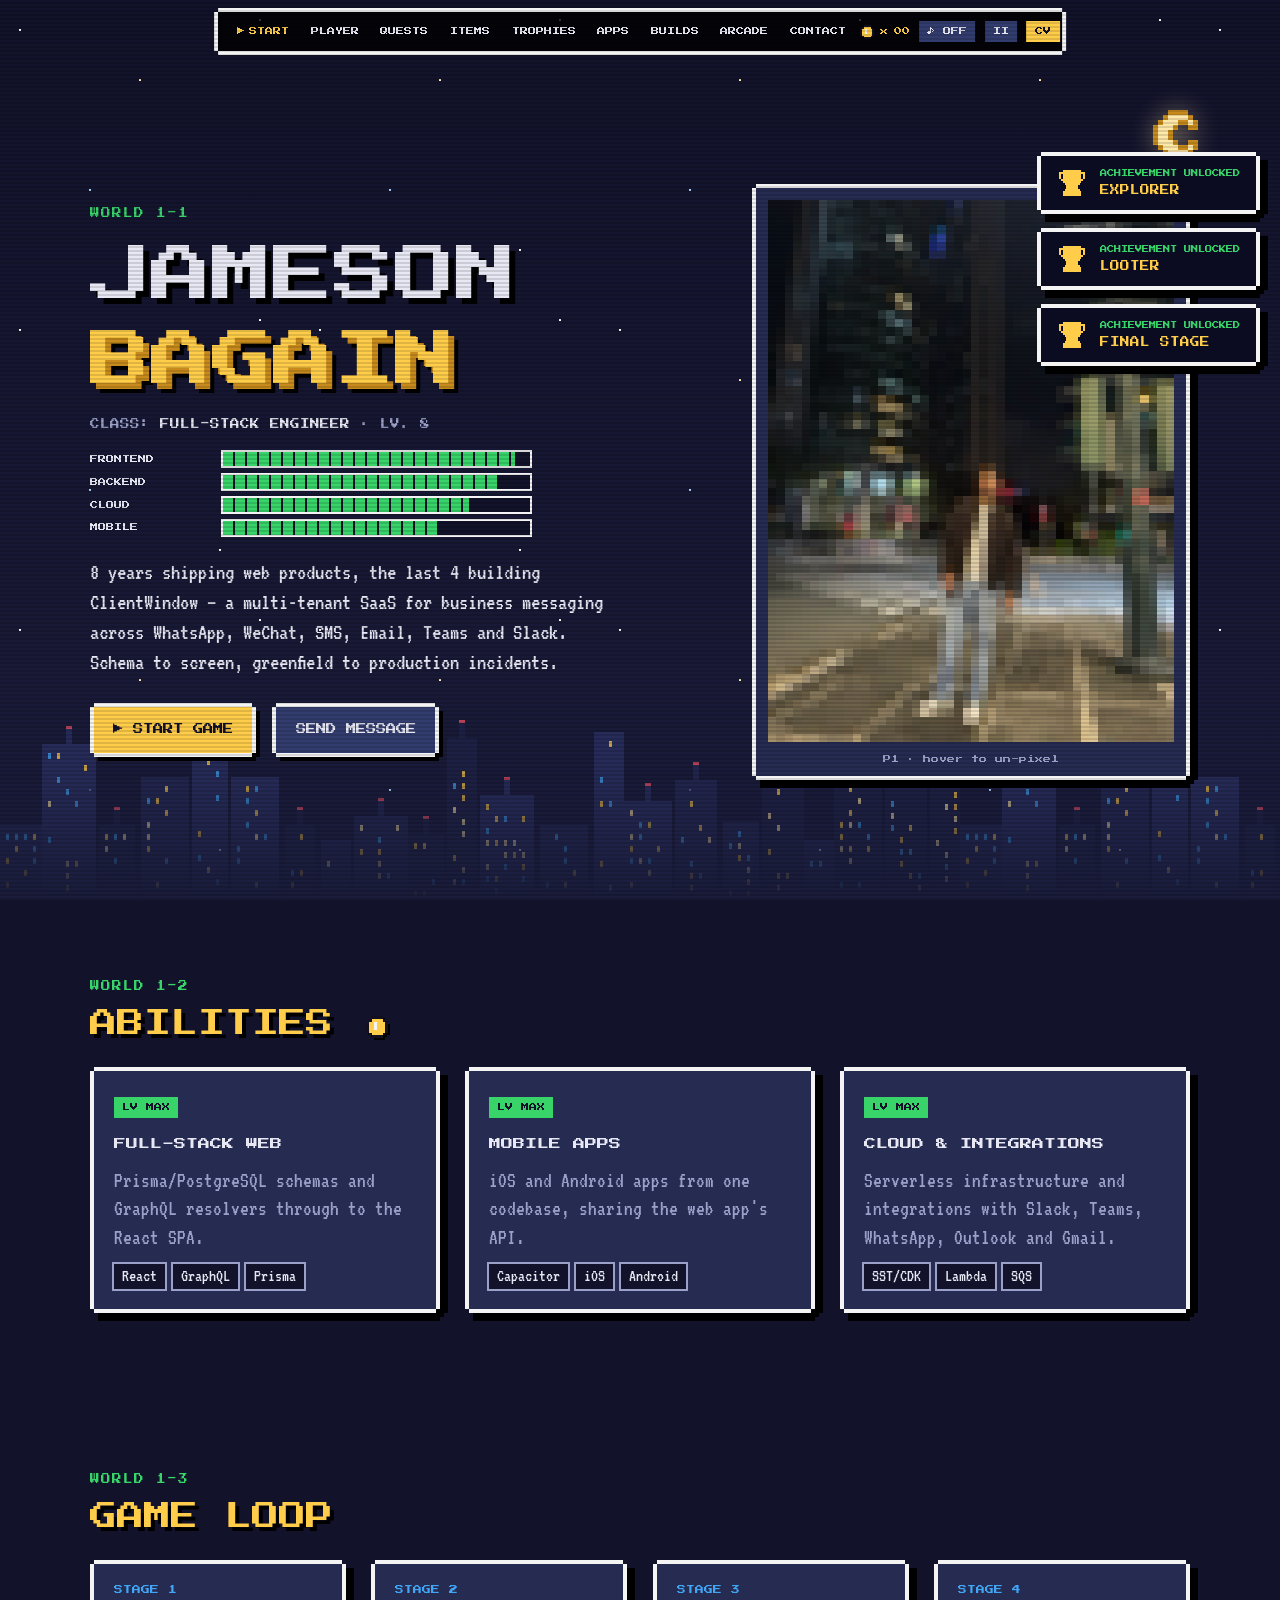
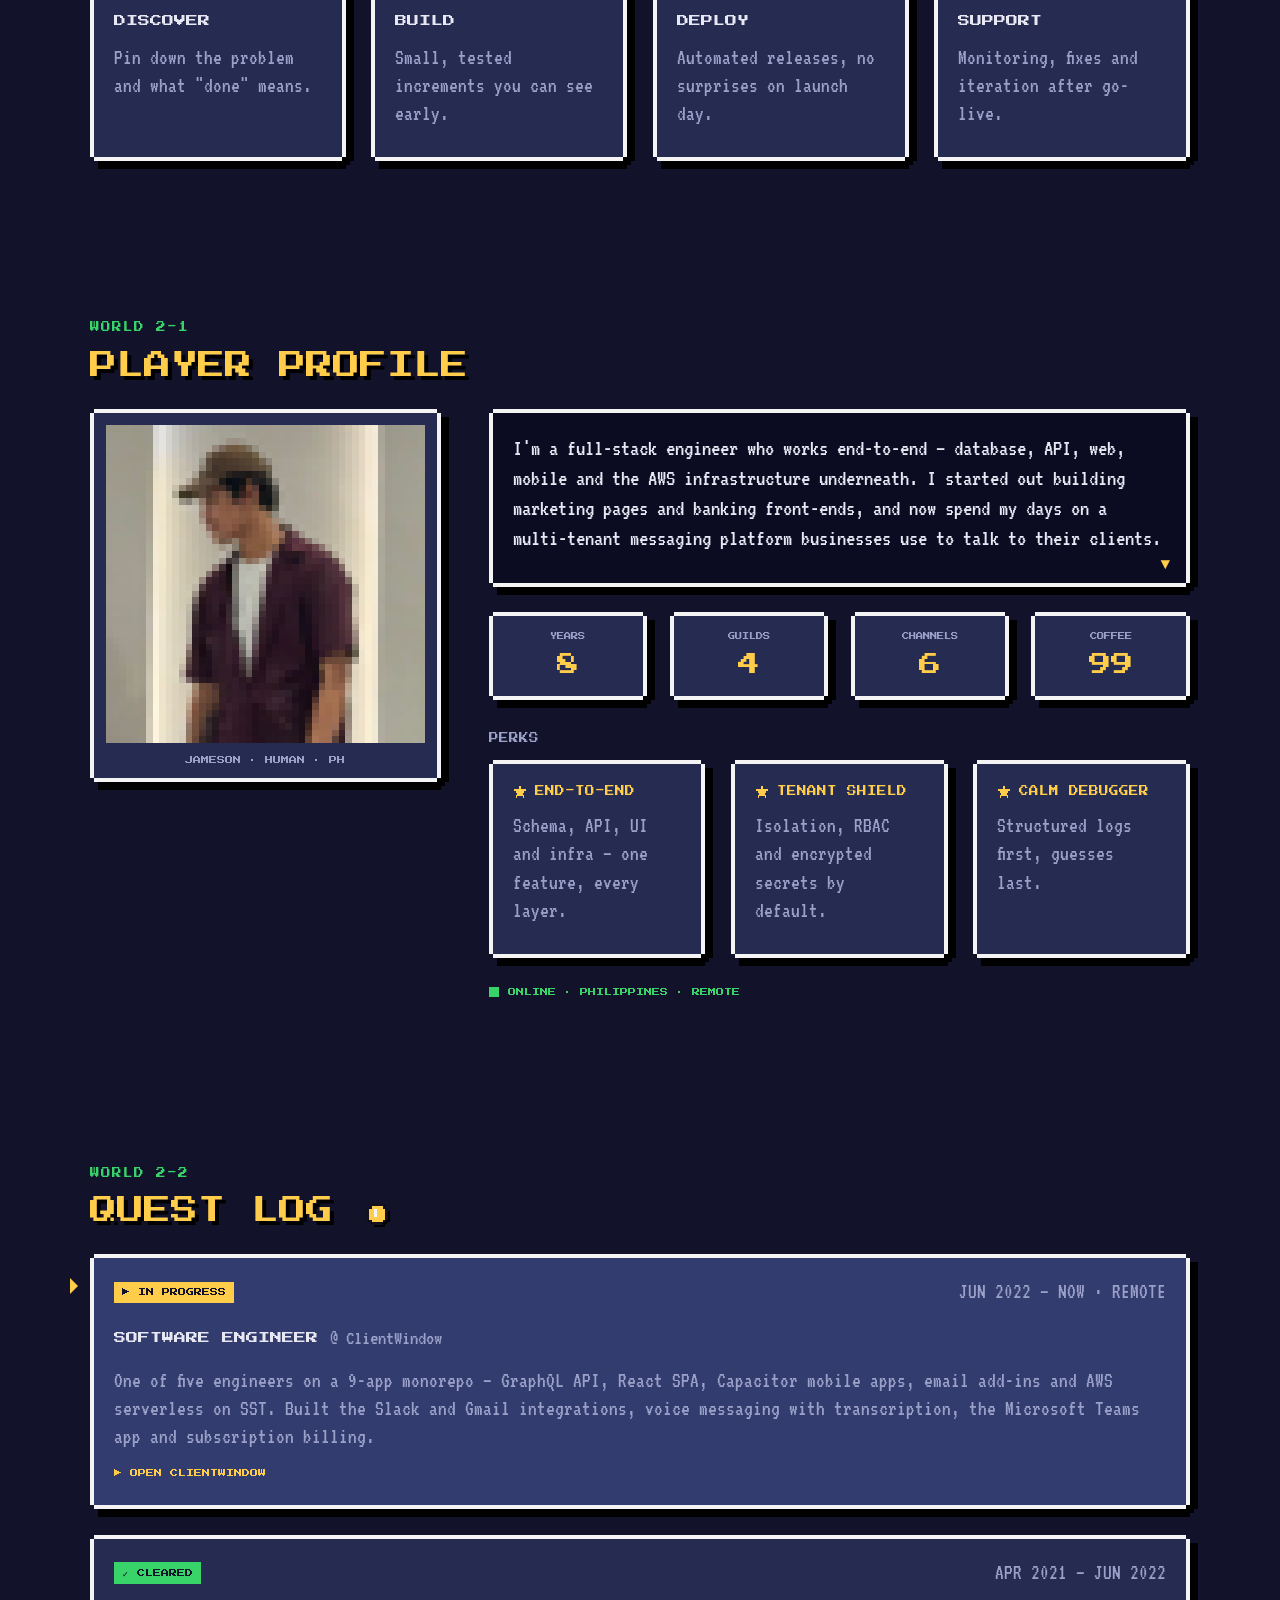
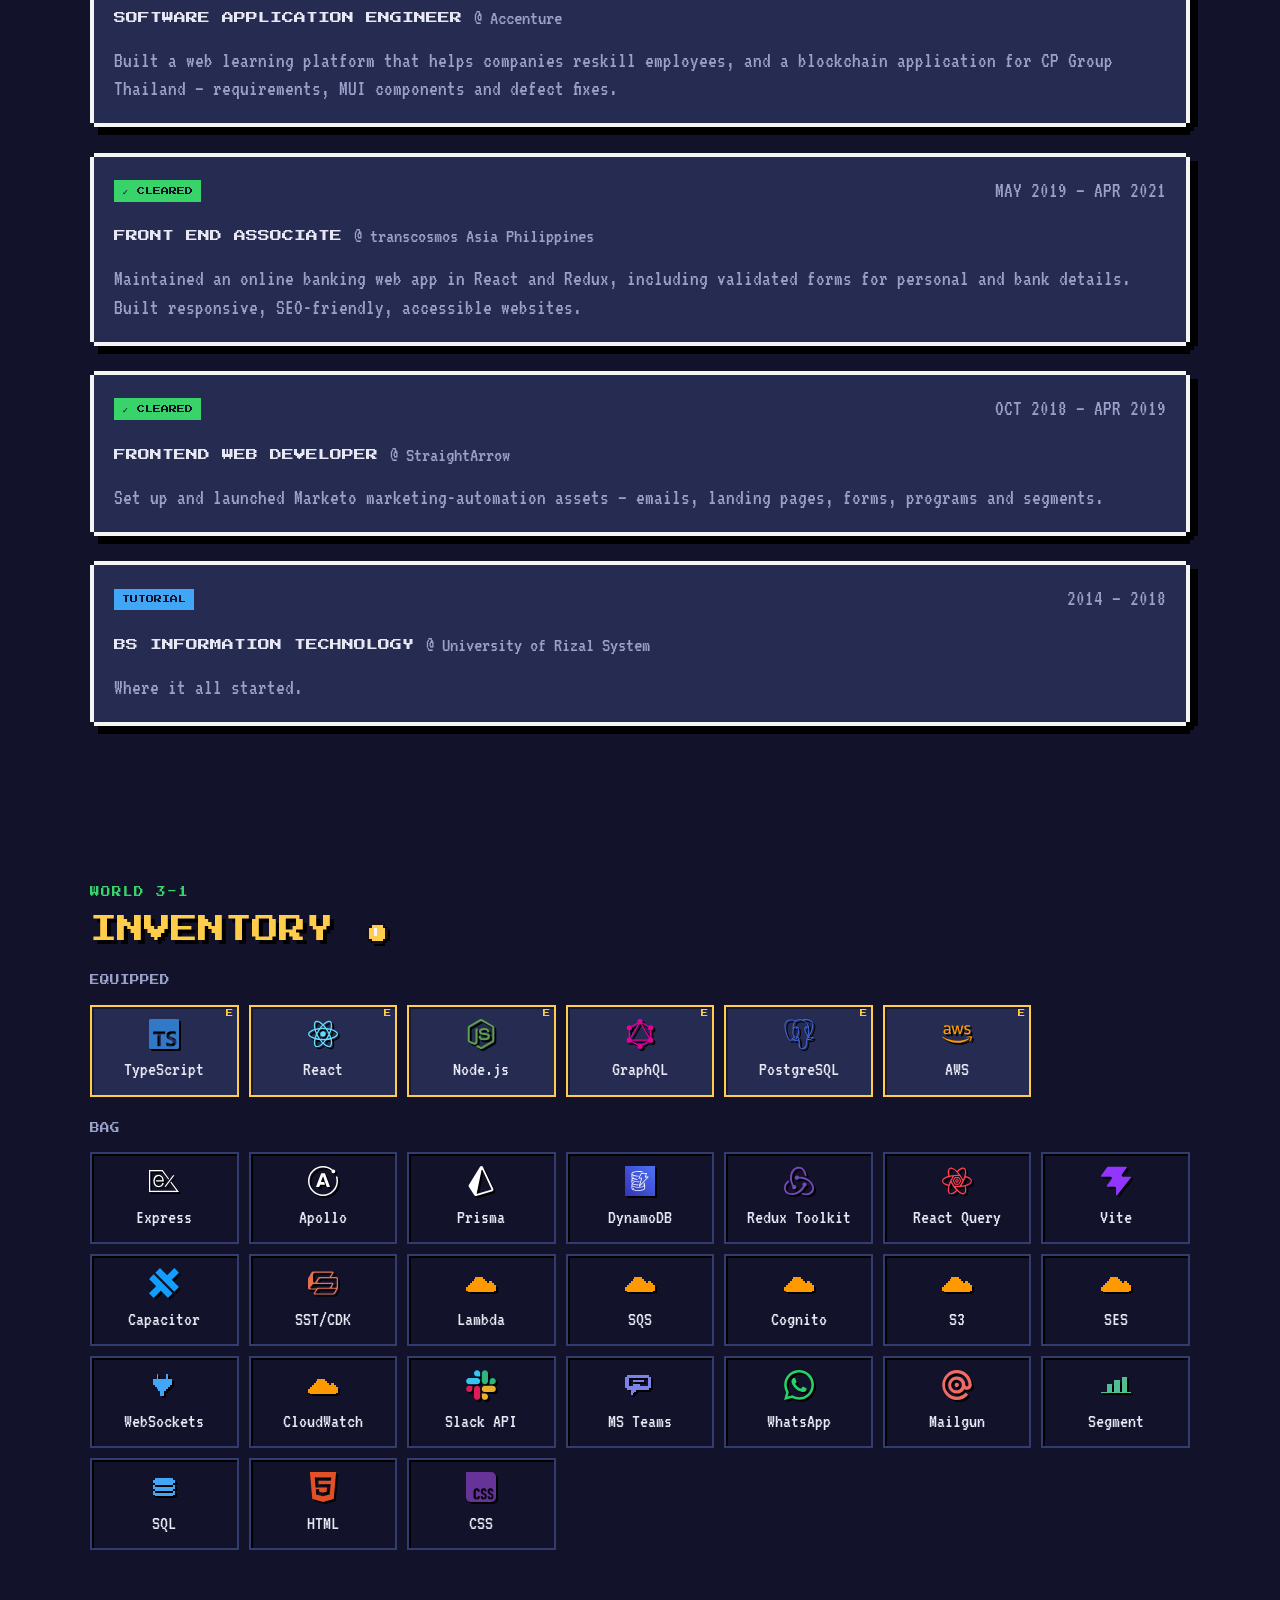
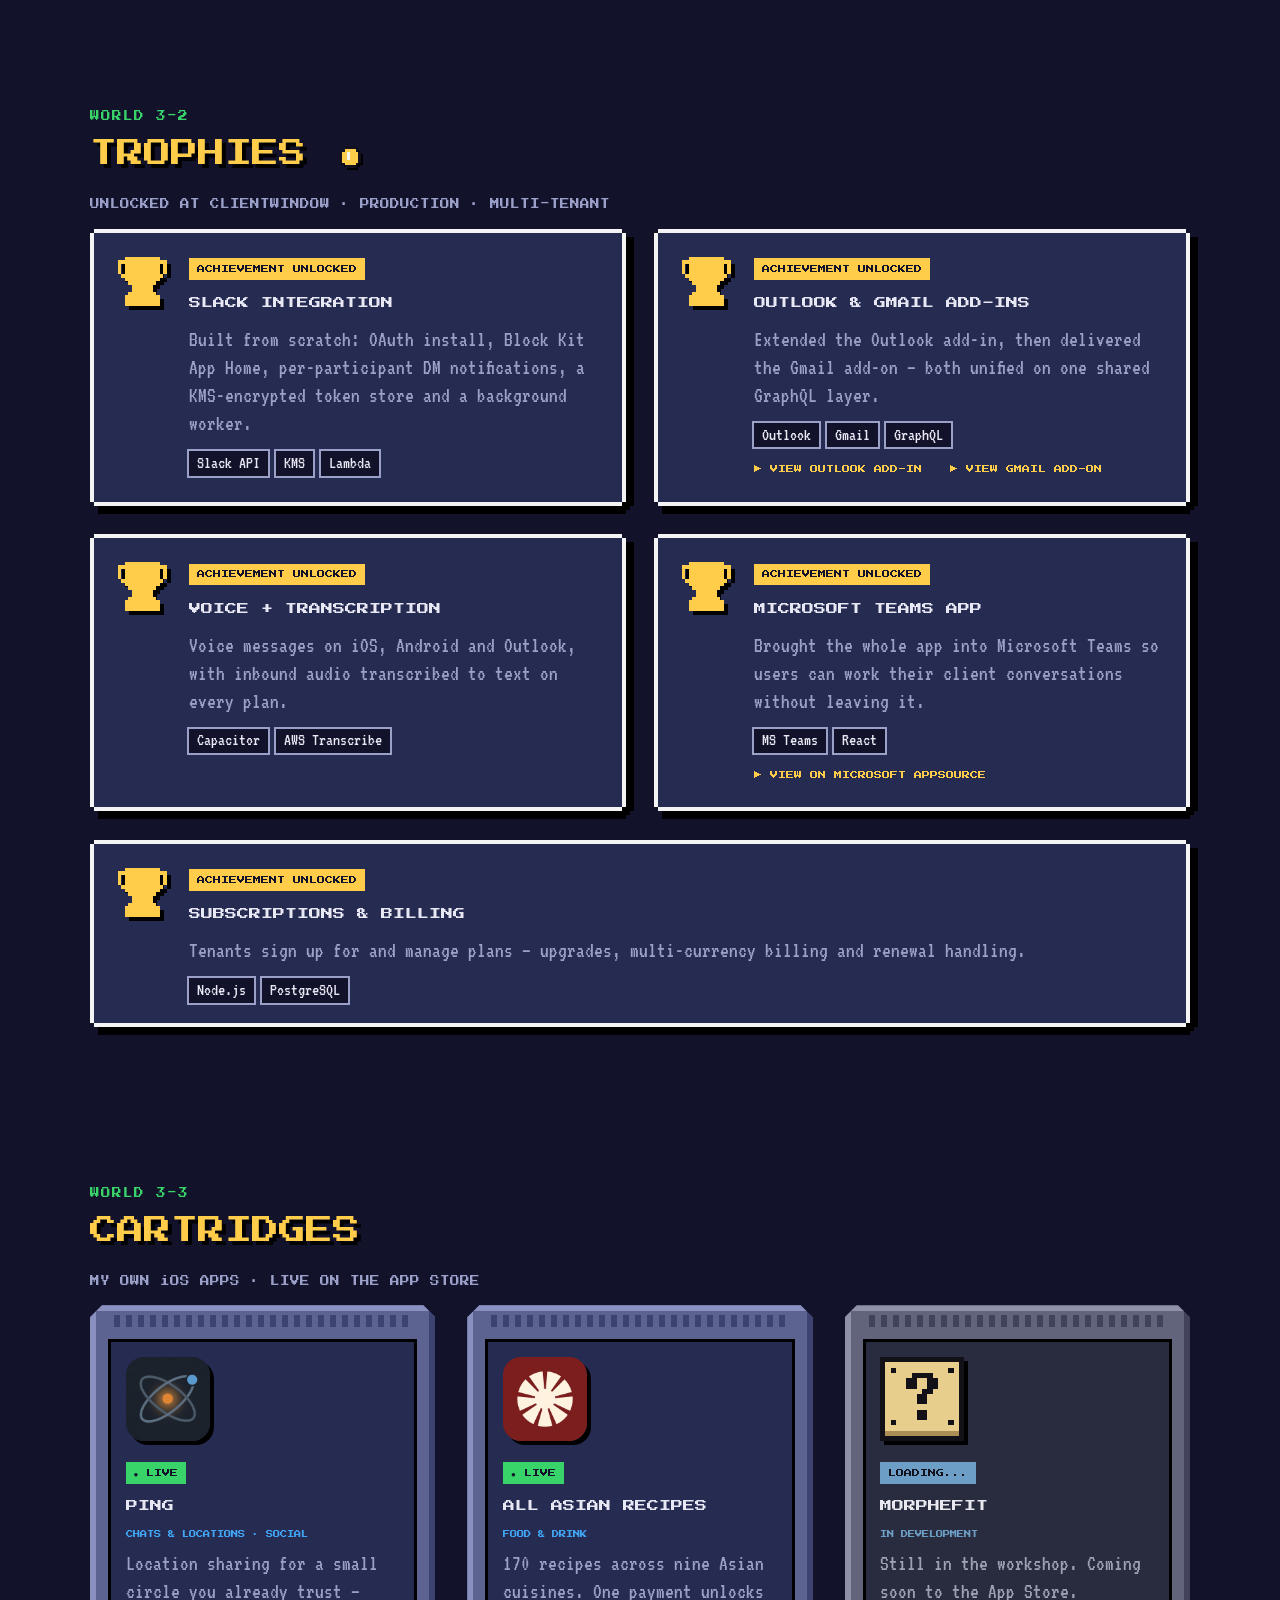
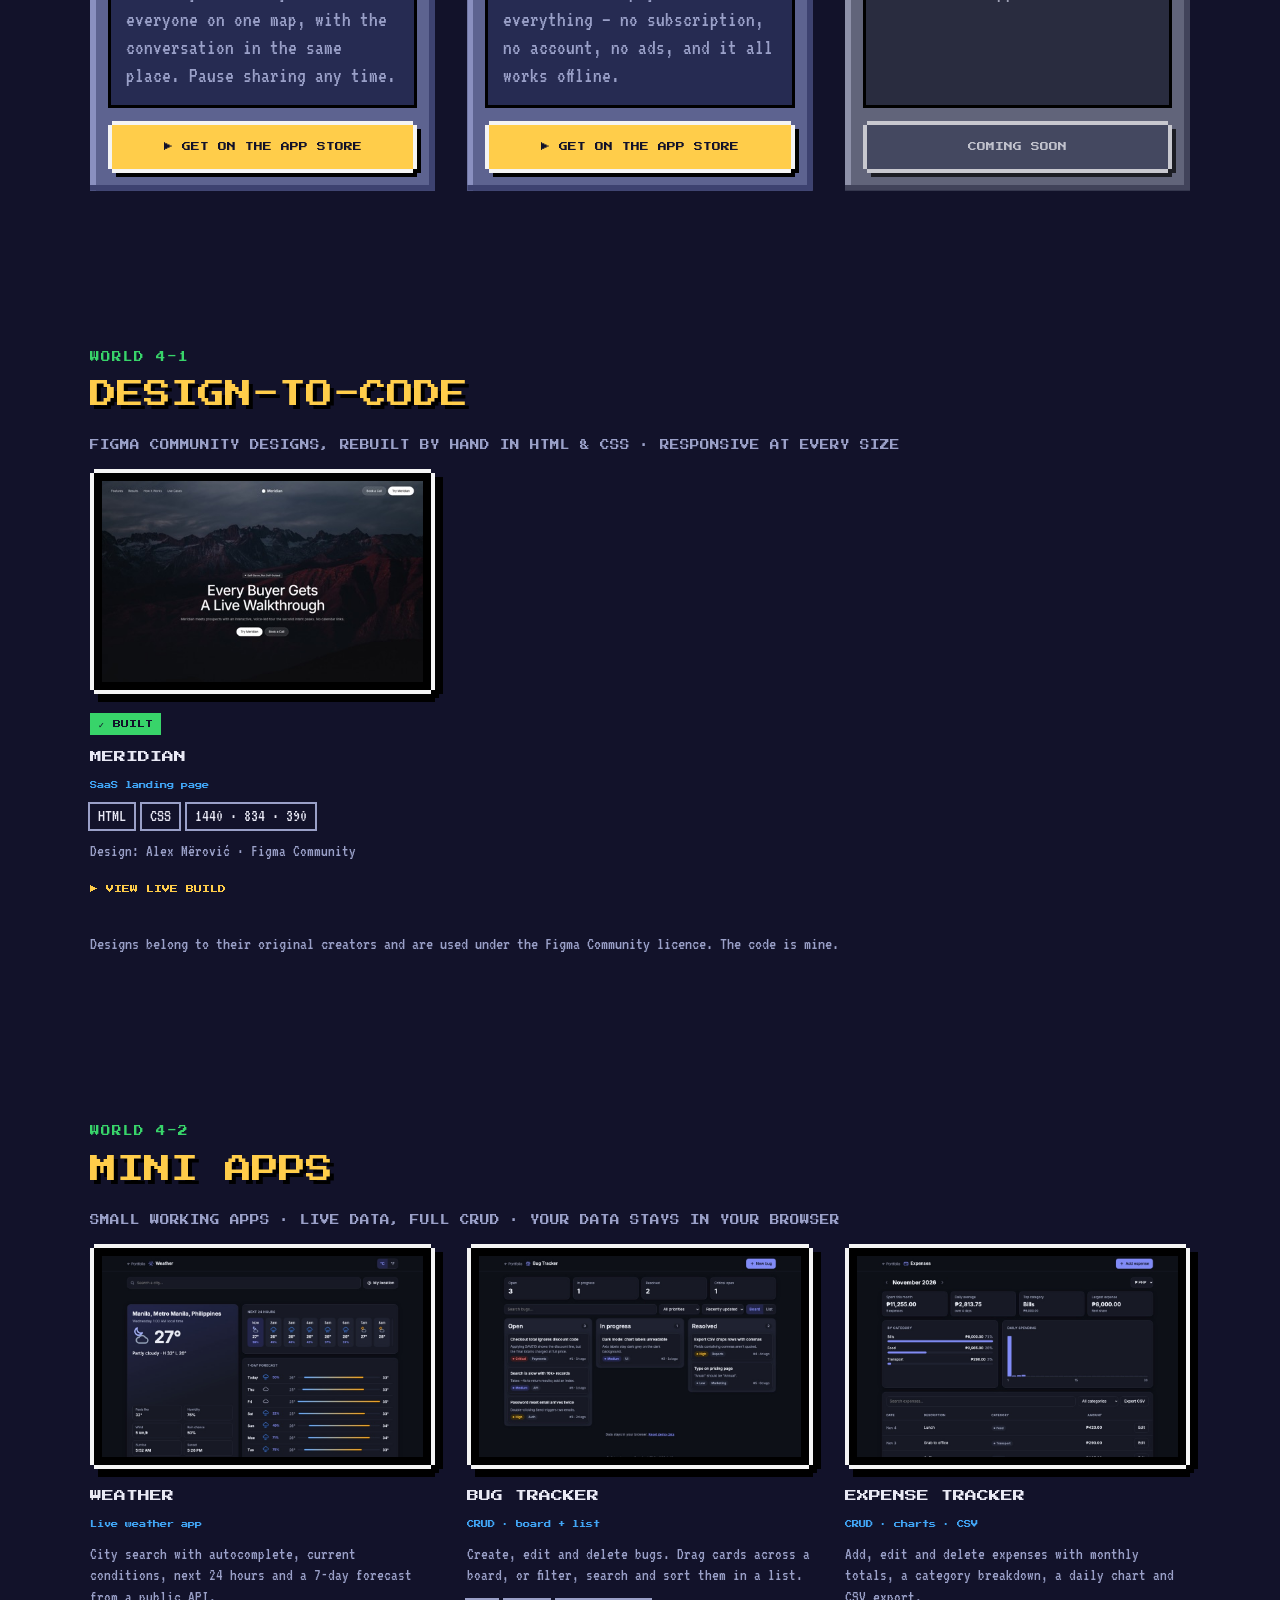
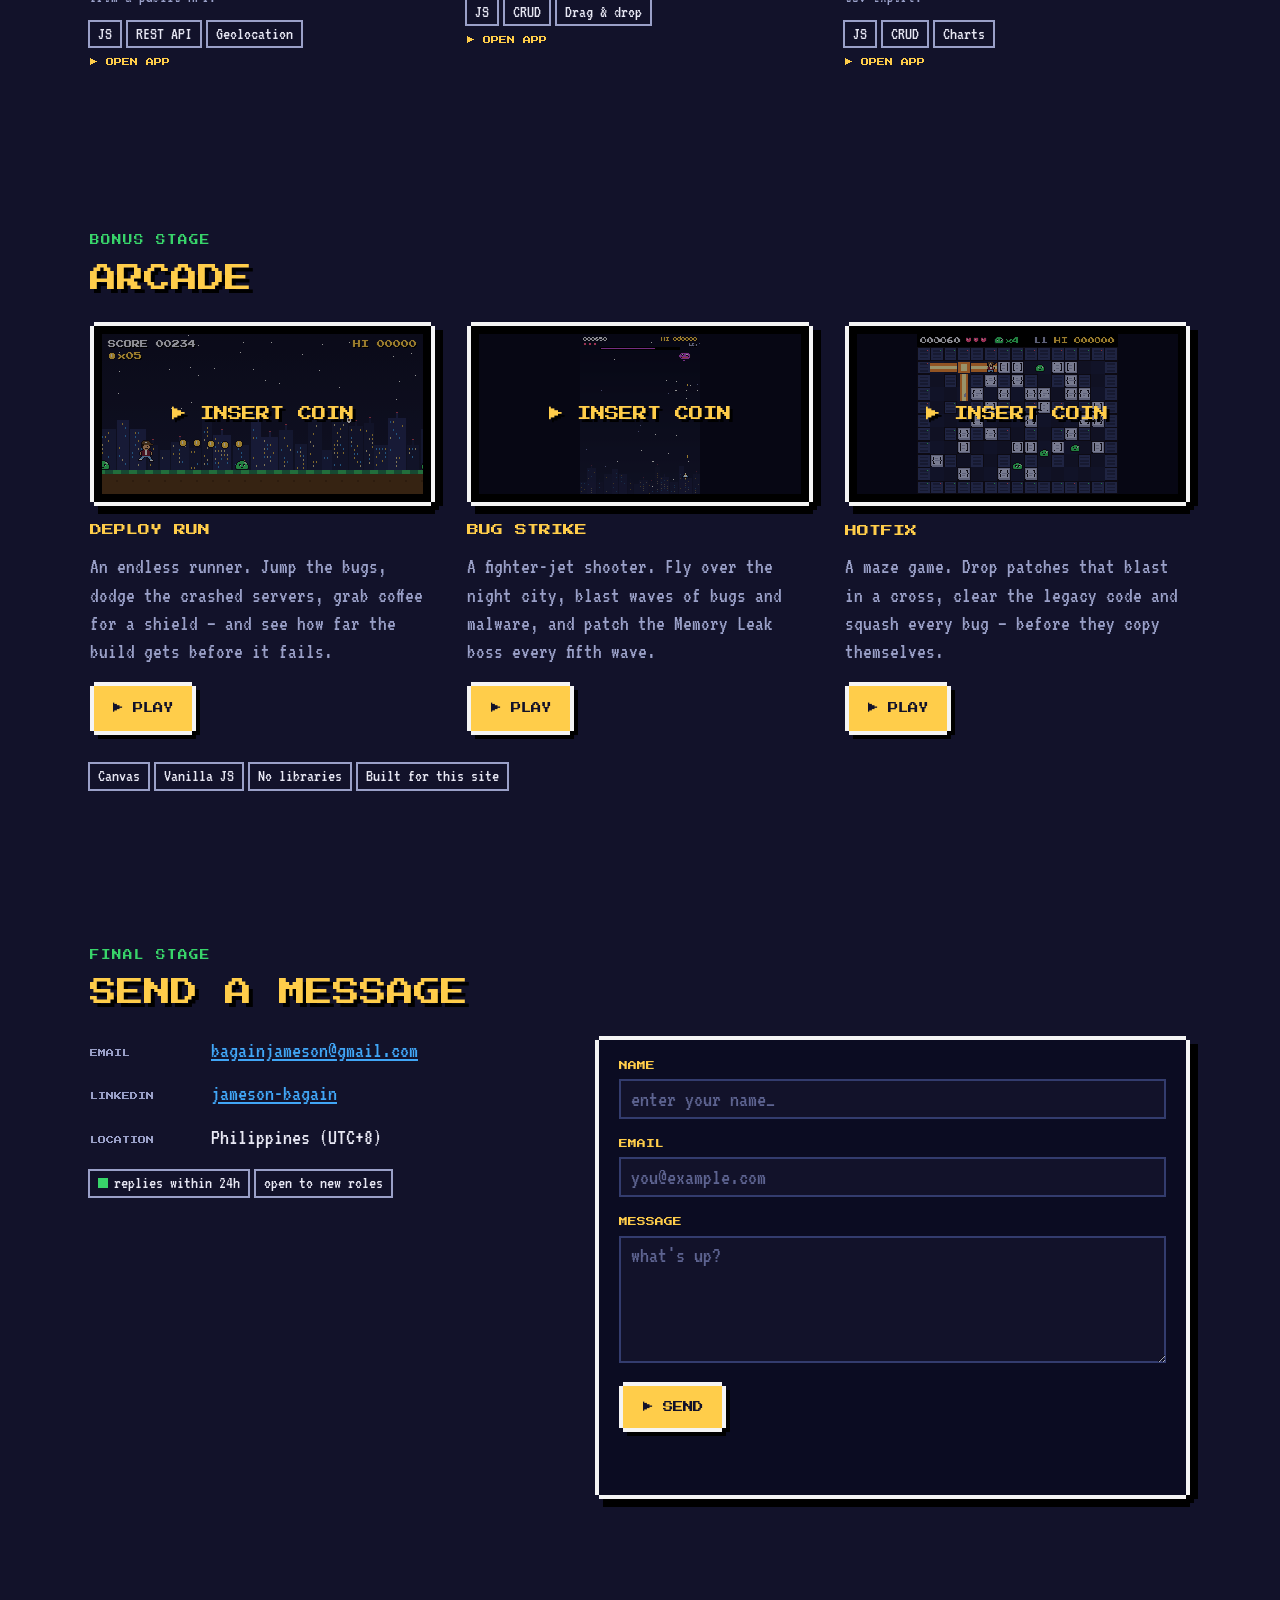
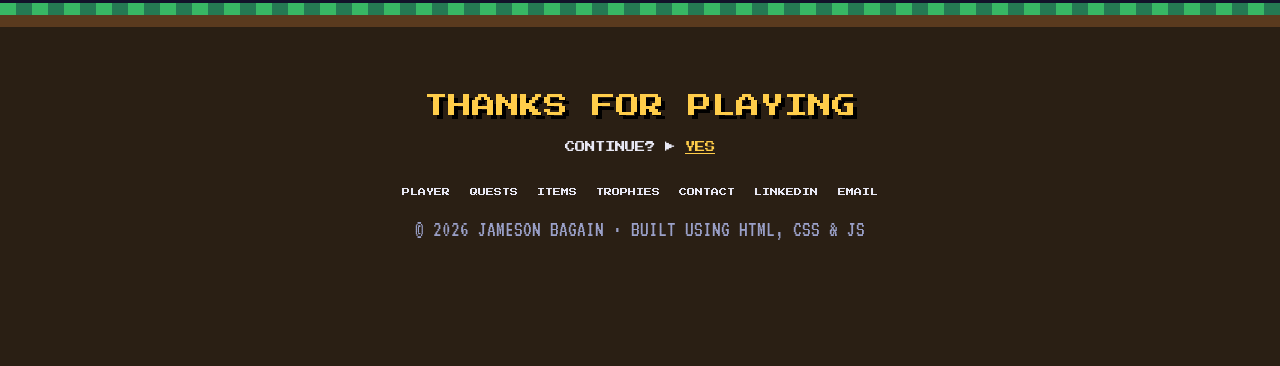
==== index.html @ 220d56b3 "Add Mini Apps: weather, bug tracker, and expense tracker" ====
<!doctype html>
<html lang="en">
<head>
  <meta charset="utf-8" />
  <meta name="viewport" content="width=device-width, initial-scale=1" />
  <title>Jameson Bagain — Full-Stack Software Engineer</title>
  <meta name="description" content="Jameson Bagain — full-stack engineer building TypeScript, React, Node and AWS serverless products." />
  <link rel="icon" type="image/png" sizes="32x32" href="assets/icon-32.png" />
  <link rel="icon" type="image/png" sizes="180x180" href="assets/icon-circle-180.png" />
  <link rel="apple-touch-icon" href="assets/apple-touch-icon.png" />
  <link rel="preconnect" href="https://fonts.googleapis.com" />
  <link rel="preconnect" href="https://fonts.gstatic.com" crossorigin />
  <link href="https://fonts.googleapis.com/css2?family=Press+Start+2P&family=VT323&display=swap" rel="stylesheet" />
  <link rel="stylesheet" href="styles.css" />
  <!-- Umami analytics (cookieless) -->
  <script defer src="https://cloud.umami.is/script.js" data-website-id="95001d0a-5658-4602-acd8-d618714c005c" data-domains="jameson-hub.github.io"></script>
</head>
<body>
  <a class="skip-link" href="#main">skip to content</a>

  <!-- Reusable pixel icons -->
  <svg width="0" height="0" style="position:absolute" aria-hidden="true">
    <symbol id="i-trophy" viewBox="0 0 16 16" shape-rendering="crispEdges">
      <path fill="currentColor" d="M3 1h10v1h2v4h-1v1h-1v1h-1v1h-1v2h1v1h1v3H3v-3h1v-1h1V9H4V8H3V7H2V6H1V2h2zm0 2H2v3h1zm10 0v3h1V3z" />
    </symbol>
    <symbol id="i-heart" viewBox="0 0 8 7" shape-rendering="crispEdges">
      <path fill="currentColor" d="M1 0h2v1h2V0h2v1h1v3H7v1H6v1H5v1H3V6H2V5H1V4H0V1h1z" />
    </symbol>
    <symbol id="i-cloud" viewBox="0 0 16 12" shape-rendering="crispEdges"><path fill="currentColor" d="M5 3h4v1h-4zM4 4h6v1h-6zM3 5h8v1h-8zM12 5h2v1h-2zM2 6h13v1h-13zM1 7h15v1h-15zM0 8h16v1h-16zM0 9h16v1h-16zM1 10h14v1h-14z" /></symbol>
    <symbol id="i-plug" viewBox="0 0 16 12" shape-rendering="crispEdges"><path fill="currentColor" d="M4 0h1v1h-1zM9 0h1v1h-1zM4 1h1v1h-1zM9 1h1v1h-1zM4 2h1v1h-1zM9 2h1v1h-1zM2 3h10v1h-10zM2 4h10v1h-10zM2 5h10v1h-10zM3 6h8v1h-8zM4 7h6v1h-6zM5 8h4v1h-4zM6 9h2v1h-2zM6 10h2v1h-2zM6 11h2v1h-2z" /></symbol>
    <symbol id="i-db" viewBox="0 0 16 10" shape-rendering="crispEdges"><path fill="currentColor" d="M3 0h10v1h-10zM2 1h12v1h-12zM2 2h12v1h-12zM3 3h10v1h-10zM2 4h1v1h-1zM13 4h1v1h-1zM2 5h12v1h-12zM3 6h10v1h-10zM2 7h1v1h-1zM13 7h1v1h-1zM2 8h12v1h-12zM3 9h10v1h-10z" /></symbol>
    <symbol id="i-chat" viewBox="0 0 16 11" shape-rendering="crispEdges"><path fill="currentColor" d="M1 0h12v1h-12zM0 1h14v1h-14zM0 2h2v1h-2zM12 2h2v1h-2zM0 3h2v1h-2zM4 3h6v1h-6zM12 3h2v1h-2zM0 4h2v1h-2zM12 4h2v1h-2zM0 5h2v1h-2zM4 5h4v1h-4zM12 5h2v1h-2zM0 6h14v1h-14zM1 7h12v1h-12zM3 8h3v1h-3zM3 9h2v1h-2zM3 10h1v1h-1z" /></symbol>
    <symbol id="i-chart" viewBox="0 0 16 9" shape-rendering="crispEdges"><path fill="currentColor" d="M11 0h3v1h-3zM11 1h3v1h-3zM7 2h3v1h-3zM11 2h3v1h-3zM7 3h3v1h-3zM11 3h3v1h-3zM3 4h3v1h-3zM7 4h3v1h-3zM11 4h3v1h-3zM3 5h3v1h-3zM7 5h3v1h-3zM11 5h3v1h-3zM3 6h3v1h-3zM7 6h3v1h-3zM11 6h3v1h-3zM3 7h3v1h-3zM7 7h3v1h-3zM11 7h3v1h-3zM0 8h16v1h-16z" /></symbol>
    <symbol id="i-star" viewBox="0 0 7 7" shape-rendering="crispEdges">
      <path fill="currentColor" d="M3 0h1v2h3v1H6v1H5v1h1v2H5V6H2v1H1V5h1V4H1V3H0V2h3z" />
    </symbol>
  </svg>

  <!-- Title screen (click, key or wait to dismiss) -->
  <div class="splash" id="splash" aria-hidden="true">
    <div class="splash-inner">
      <p class="splash-title">JAMESON<br />BAGAIN</p>
      <p class="splash-sub">THE FULL-STACK QUEST</p>
      <p class="blink">PRESS START</p>
      <p class="splash-foot">© <span class="year"></span> · 1 PLAYER</p>
    </div>
  </div>

  <div class="crt" aria-hidden="true"></div>
  <img class="companion" id="companion" src="assets/sprites/player.svg" alt="" aria-hidden="true" />

  <!-- HUD / nav -->
  <header class="hud">
    <div class="hud-player">
      <span class="hud-1up">1UP</span>
      <span class="hearts" aria-label="3 lives"><svg><use href="#i-heart" /></svg><svg><use href="#i-heart" /></svg><svg><use href="#i-heart" /></svg></span>
    </div>
    <nav class="hud-nav" aria-label="Primary">
      <a href="#home">START</a>
      <a href="#about">PLAYER</a>
      <a href="#experience">QUESTS</a>
      <a href="#skills">ITEMS</a>
      <a href="#work">TROPHIES</a>
      <a href="#apps">APPS</a>
      <a href="#builds">BUILDS</a>
      <a href="#arcade">ARCADE</a>
      <a href="#contact">CONTACT</a>
    </nav>
    <div class="hud-coins" title="Coins collected"><img src="assets/sprites/coin.svg" alt="" /> x<span id="coins">00</span></div>
    <button class="hud-btn" id="sound-btn" type="button" aria-pressed="false" title="Sound">♪ OFF</button>
    <button class="hud-btn" id="pause-btn" type="button" title="Pause menu (Esc)">II</button>
    <a class="hud-cv" href="cv.pdf" target="_blank" rel="noopener" data-umami-event="cv-open">CV</a>
  </header>
  <!-- Mobile nav -->
  <nav class="pad" aria-label="Primary mobile">
    <a href="#home">START</a>
    <a href="#about">PLAYER</a>
    <a href="#work">TROPHIES</a>
    <a href="#contact">CONTACT</a>
    <button type="button" id="pause-btn-m" aria-label="Pause menu">II</button>
  </nav>

  <div class="toasts" id="toasts" aria-live="polite"></div>

  <!-- Pause menu -->
  <div class="pause" id="pause" hidden>
    <div class="pause-box px-box" role="dialog" aria-modal="true" aria-labelledby="pause-title">
      <p class="pause-title" id="pause-title">PAUSED</p>
      <nav class="pause-menu">
        <button type="button" data-resume>▶ RESUME</button>
        <a href="#about">PLAYER PROFILE</a>
        <a href="#experience">QUEST LOG</a>
        <a href="#work">TROPHIES</a>
        <a href="#apps">MY APPS</a>
        <a href="#builds">DESIGN-TO-CODE</a>
        <a href="game.html">▶ PLAY DEPLOY RUN</a>
        <a href="jet.html">▶ PLAY BUG STRIKE</a>
        <a href="hotfix.html">▶ PLAY HOTFIX</a>
        <a href="cv.pdf" target="_blank" rel="noopener" data-umami-event="cv-open">VIEW CV</a>
        <button type="button" id="sound-btn-p">SOUND: OFF</button>
      </nav>
      <p class="sub">ACHIEVEMENTS <span id="ach-count">0/0</span></p>
      <ul class="ach-list" id="ach-list"></ul>
      <p class="muted pause-hint">ESC TO RESUME</p>
    </div>
  </div>

  <main id="main">
    <!-- HERO -->
    <section id="home" class="hero">
      <img class="moon" src="assets/sprites/moon.svg" alt="" aria-hidden="true" />
      <div class="skyline" aria-hidden="true"></div>
      <div class="wrap hero-grid">
        <div>
          <p class="stage">WORLD 1-1</p>
          <h1>JAMESON<br /><span class="gold">BAGAIN</span></h1>
          <p class="class-line">CLASS: <b>FULL-STACK ENGINEER</b> · LV. 8</p>
          <div class="bars">
            <div class="bar"><span>FRONTEND</span><i style="--v:95%"></i></div>
            <div class="bar"><span>BACKEND</span><i style="--v:90%"></i></div>
            <div class="bar"><span>CLOUD</span><i style="--v:80%"></i></div>
            <div class="bar"><span>MOBILE</span><i style="--v:70%"></i></div>
          </div>
          <p class="lead">
            8 years shipping web products, the last 4 building ClientWindow — a multi-tenant SaaS for business
            messaging across WhatsApp, WeChat, SMS, Email, Teams and Slack. Schema to screen, greenfield to production incidents.
          </p>
          <div class="cta">
            <a class="btn btn-gold" href="#work">▶ START GAME</a>
            <a class="btn" href="#contact">SEND MESSAGE</a>
          </div>
        </div>
        <figure class="portrait px-box">
          <img class="pixelated" src="assets/portrait-pixel.png" alt="" />
          <img class="real" src="assets/portrait.jpg" alt="Jameson Bagain standing on a city street at night" />
          <figcaption>P1 · hover to un-pixel</figcaption>
        </figure>
      </div>
    </section>

    <!-- ABILITIES -->
    <section class="section">
      <img class="sprite sprite-slime r" src="assets/sprites/slime.svg" alt="" aria-hidden="true" style="top:40%" />
      <div class="wrap">
        <p class="stage">WORLD 1-2</p>
        <h2>ABILITIES <button class="pickup" type="button" aria-label="Collect coin"><img src="assets/sprites/coin.svg" alt="" /></button></h2>
        <div class="grid-3">
          <article class="px-box ability">
            <header><span class="tag tag-green">LV MAX</span></header>
            <h3>FULL-STACK WEB</h3>
            <p>Prisma/PostgreSQL schemas and GraphQL resolvers through to the React SPA.</p>
            <div class="chips"><span class="chip">React</span><span class="chip">GraphQL</span><span class="chip">Prisma</span></div>
          </article>
          <article class="px-box ability">
            <header><span class="tag tag-green">LV MAX</span></header>
            <h3>MOBILE APPS</h3>
            <p>iOS and Android apps from one codebase, sharing the web app's API.</p>
            <div class="chips"><span class="chip">Capacitor</span><span class="chip">iOS</span><span class="chip">Android</span></div>
          </article>
          <article class="px-box ability">
            <header><span class="tag tag-green">LV MAX</span></header>
            <h3>CLOUD &amp; INTEGRATIONS</h3>
            <p>Serverless infrastructure and integrations with Slack, Teams, WhatsApp, Outlook and Gmail.</p>
            <div class="chips"><span class="chip">SST/CDK</span><span class="chip">Lambda</span><span class="chip">SQS</span></div>
          </article>
        </div>
      </div>
    </section>

    <!-- GAME LOOP -->
    <section class="section">
      <img class="sprite sprite-robot l" src="assets/sprites/robot.svg" alt="" aria-hidden="true" style="top:25%" />
      <div class="wrap">
        <p class="stage">WORLD 1-3</p>
        <h2>GAME LOOP</h2>
        <ol class="steps">
          <li class="px-box"><span class="step-n">STAGE 1</span><h3>DISCOVER</h3><p>Pin down the problem and what "done" means.</p></li>
          <li class="px-box"><span class="step-n">STAGE 2</span><h3>BUILD</h3><p>Small, tested increments you can see early.</p></li>
          <li class="px-box"><span class="step-n">STAGE 3</span><h3>DEPLOY</h3><p>Automated releases, no surprises on launch day.</p></li>
          <li class="px-box"><span class="step-n">STAGE 4</span><h3>SUPPORT</h3><p>Monitoring, fixes and iteration after go-live.</p></li>
        </ol>
      </div>
    </section>

    <!-- PLAYER -->
    <section id="about" class="section">
      <img class="sprite sprite-coin r" src="assets/sprites/coin.svg" alt="" aria-hidden="true" style="top:18%;--d:0s;--x:0px" /><img class="sprite sprite-coin r" src="assets/sprites/coin.svg" alt="" aria-hidden="true" style="top:30%;--d:0.3s;--x:30px" /><img class="sprite sprite-coin r" src="assets/sprites/coin.svg" alt="" aria-hidden="true" style="top:42%;--d:0.6s;--x:-10px" />
      <div class="wrap">
        <p class="stage">WORLD 2-1</p>
        <h2>PLAYER PROFILE</h2>
        <div class="about-grid">
          <figure class="portrait about-photo px-box">
            <img class="pixelated" src="assets/portrait-close-pixel.png" alt="" />
            <img class="real" src="assets/portrait-close.jpg" alt="Jameson Bagain in a cap and maroon shirt" />
            <figcaption>JAMESON · HUMAN · PH</figcaption>
          </figure>
          <div>
            <div class="dialog px-box">
              <p>
                I'm a full-stack engineer who works end-to-end — database, API, web, mobile and the AWS
                infrastructure underneath. I started out building marketing pages and banking front-ends,
                and now spend my days on a multi-tenant messaging platform businesses use to talk to their clients.
              </p>
              <span class="dialog-next" aria-hidden="true">▼</span>
            </div>
            <dl class="stats">
              <div class="px-box"><dt>YEARS</dt><dd data-count="8">0</dd></div>
              <div class="px-box"><dt>GUILDS</dt><dd data-count="4">0</dd></div>
              <div class="px-box"><dt>CHANNELS</dt><dd data-count="6">0</dd></div>
              <div class="px-box"><dt>COFFEE</dt><dd>99</dd></div>
            </dl>
            <p class="perks-title">PERKS</p>
            <div class="grid-3 perks">
              <div class="px-box"><h3><svg class="ico"><use href="#i-star" /></svg> END-TO-END</h3><p>Schema, API, UI and infra — one feature, every layer.</p></div>
              <div class="px-box"><h3><svg class="ico"><use href="#i-star" /></svg> TENANT SHIELD</h3><p>Isolation, RBAC and encrypted secrets by default.</p></div>
              <div class="px-box"><h3><svg class="ico"><use href="#i-star" /></svg> CALM DEBUGGER</h3><p>Structured logs first, guesses last.</p></div>
            </div>
            <p class="status"><span class="dot"></span> ONLINE · PHILIPPINES · REMOTE</p>
          </div>
        </div>
      </div>
    </section>

    <!-- QUEST LOG -->
    <section id="experience" class="section">
      <img class="sprite sprite-ghost l" src="assets/sprites/ghost.svg" alt="" aria-hidden="true" style="top:20%" /><img class="sprite sprite-ghost r" src="assets/sprites/ghost.svg" alt="" aria-hidden="true" style="top:65%" data-delay="1"/>
      <div class="wrap">
        <p class="stage">WORLD 2-2</p>
        <h2>QUEST LOG <button class="pickup" type="button" aria-label="Collect coin"><img src="assets/sprites/coin.svg" alt="" /></button></h2>
        <ol class="quests">
          <li class="px-box quest quest-active">
            <div class="quest-head"><span class="tag tag-gold">▶ IN PROGRESS</span><span class="muted">JUN 2022 — NOW · REMOTE</span></div>
            <h3>SOFTWARE ENGINEER <span class="muted">@ ClientWindow</span></h3>
            <p>One of five engineers on a 9-app monorepo — GraphQL API, React SPA, Capacitor mobile apps, email add-ins and AWS serverless on SST. Built the Slack and Gmail integrations, voice messaging with transcription, the Microsoft Teams app and subscription billing.</p>
            <a class="trophy-link" href="https://app.clientwindow.com/" target="_blank" rel="noopener" data-umami-event="trophy-link" data-umami-event-target="clientwindow">▶ OPEN CLIENTWINDOW</a>
          </li>
          <li class="px-box quest">
            <div class="quest-head"><span class="tag tag-green">✓ CLEARED</span><span class="muted">APR 2021 — JUN 2022</span></div>
            <h3>SOFTWARE APPLICATION ENGINEER <span class="muted">@ Accenture</span></h3>
            <p>Built a web learning platform that helps companies reskill employees, and a blockchain application for CP Group Thailand — requirements, MUI components and defect fixes.</p>
          </li>
          <li class="px-box quest">
            <div class="quest-head"><span class="tag tag-green">✓ CLEARED</span><span class="muted">MAY 2019 — APR 2021</span></div>
            <h3>FRONT END ASSOCIATE <span class="muted">@ transcosmos Asia Philippines</span></h3>
            <p>Maintained an online banking web app in React and Redux, including validated forms for personal and bank details. Built responsive, SEO-friendly, accessible websites.</p>
          </li>
          <li class="px-box quest">
            <div class="quest-head"><span class="tag tag-green">✓ CLEARED</span><span class="muted">OCT 2018 — APR 2019</span></div>
            <h3>FRONTEND WEB DEVELOPER <span class="muted">@ StraightArrow</span></h3>
            <p>Set up and launched Marketo marketing-automation assets — emails, landing pages, forms, programs and segments.</p>
          </li>
          <li class="px-box quest">
            <div class="quest-head"><span class="tag tag-blue">TUTORIAL</span><span class="muted">2014 — 2018</span></div>
            <h3>BS INFORMATION TECHNOLOGY <span class="muted">@ University of Rizal System</span></h3>
            <p>Where it all started.</p>
          </li>
        </ol>
      </div>
    </section>

    <!-- INVENTORY -->
    <section id="skills" class="section">
      <img class="sprite sprite-chest r" src="assets/sprites/chest.svg" alt="" aria-hidden="true" style="top:45%" />
      <div class="wrap">
        <p class="stage">WORLD 3-1</p>
        <h2>INVENTORY <button class="pickup" type="button" aria-label="Collect coin"><img src="assets/sprites/coin.svg" alt="" /></button></h2>
        <p class="sub">EQUIPPED</p>
        <div class="slots slots-equipped">
          <span class="slot"><img src="assets/skills/typescript.svg" alt="" loading="lazy" /><span>TypeScript</span></span><span class="slot"><img src="assets/skills/react.svg" alt="" loading="lazy" /><span>React</span></span><span class="slot"><img src="assets/skills/nodedotjs.svg" alt="" loading="lazy" /><span>Node.js</span></span>
          <span class="slot"><img src="assets/skills/graphql.svg" alt="" loading="lazy" /><span>GraphQL</span></span><span class="slot"><img src="assets/skills/postgresql.svg" alt="" loading="lazy" /><span>PostgreSQL</span></span><span class="slot"><img src="assets/skills/aws.svg" alt="" loading="lazy" /><span>AWS</span></span>
        </div>
        <p class="sub">BAG</p>
        <div class="slots">
          <span class="slot"><img src="assets/skills/express.svg" alt="" loading="lazy" /><span>Express</span></span><span class="slot"><img src="assets/skills/apollographql.svg" alt="" loading="lazy" /><span>Apollo</span></span><span class="slot"><img src="assets/skills/prisma.svg" alt="" loading="lazy" /><span>Prisma</span></span><span class="slot"><img src="assets/skills/dynamodb.svg" alt="" loading="lazy" /><span>DynamoDB</span></span>
          <span class="slot"><img src="assets/skills/redux.svg" alt="" loading="lazy" /><span>Redux Toolkit</span></span><span class="slot"><img src="assets/skills/reactquery.svg" alt="" loading="lazy" /><span>React Query</span></span><span class="slot"><img src="assets/skills/vite.svg" alt="" loading="lazy" /><span>Vite</span></span><span class="slot"><img src="assets/skills/capacitor.svg" alt="" loading="lazy" /><span>Capacitor</span></span>
          <span class="slot"><img src="assets/skills/sst.svg" alt="" loading="lazy" /><span>SST/CDK</span></span><span class="slot"><svg class="pix-ico" style="color:#ff9900"><use href="#i-cloud" /></svg><span>Lambda</span></span><span class="slot"><svg class="pix-ico" style="color:#ff9900"><use href="#i-cloud" /></svg><span>SQS</span></span><span class="slot"><svg class="pix-ico" style="color:#ff9900"><use href="#i-cloud" /></svg><span>Cognito</span></span>
          <span class="slot"><svg class="pix-ico" style="color:#ff9900"><use href="#i-cloud" /></svg><span>S3</span></span><span class="slot"><svg class="pix-ico" style="color:#ff9900"><use href="#i-cloud" /></svg><span>SES</span></span><span class="slot"><svg class="pix-ico" style="color:#41a6f6"><use href="#i-plug" /></svg><span>WebSockets</span></span><span class="slot"><svg class="pix-ico" style="color:#ff9900"><use href="#i-cloud" /></svg><span>CloudWatch</span></span>
          <span class="slot"><img src="assets/skills/slack.svg" alt="" loading="lazy" /><span>Slack API</span></span><span class="slot"><svg class="pix-ico" style="color:#7b83eb"><use href="#i-chat" /></svg><span>MS Teams</span></span><span class="slot"><img src="assets/skills/whatsapp.svg" alt="" loading="lazy" /><span>WhatsApp</span></span><span class="slot"><img src="assets/skills/mailgun.svg" alt="" loading="lazy" /><span>Mailgun</span></span>
          <span class="slot"><svg class="pix-ico" style="color:#52bd94"><use href="#i-chart" /></svg><span>Segment</span></span><span class="slot"><svg class="pix-ico" style="color:#41a6f6"><use href="#i-db" /></svg><span>SQL</span></span><span class="slot"><img src="assets/skills/html5.svg" alt="" loading="lazy" /><span>HTML</span></span><span class="slot"><img src="assets/skills/css.svg" alt="" loading="lazy" /><span>CSS</span></span>
        </div>
      </div>
    </section>

    <!-- TROPHIES -->
    <section id="work" class="section">
      <img class="sprite sprite-coin l" src="assets/sprites/coin.svg" alt="" aria-hidden="true" style="top:18%;--d:0s;--x:0px" /><img class="sprite sprite-coin l" src="assets/sprites/coin.svg" alt="" aria-hidden="true" style="top:30%;--d:0.3s;--x:30px" /><img class="sprite sprite-coin l" src="assets/sprites/coin.svg" alt="" aria-hidden="true" style="top:42%;--d:0.6s;--x:-10px" />
      <div class="wrap">
        <p class="stage">WORLD 3-2</p>
        <h2>TROPHIES <button class="pickup" type="button" aria-label="Collect coin"><img src="assets/sprites/coin.svg" alt="" /></button></h2>
        <p class="sub">UNLOCKED AT CLIENTWINDOW · PRODUCTION · MULTI-TENANT</p>
        <div class="trophies">
          <article class="px-box trophy">
            <svg class="trophy-ico"><use href="#i-trophy" /></svg>
            <div>
              <p class="tag tag-gold">ACHIEVEMENT UNLOCKED</p>
              <h3>SLACK INTEGRATION</h3>
              <p>Built from scratch: OAuth install, Block Kit App Home, per-participant DM notifications, a KMS-encrypted token store and a background worker.</p>
              <div class="chips"><span class="chip">Slack API</span><span class="chip">KMS</span><span class="chip">Lambda</span></div>
            </div>
          </article>
          <article class="px-box trophy">
            <svg class="trophy-ico"><use href="#i-trophy" /></svg>
            <div>
              <p class="tag tag-gold">ACHIEVEMENT UNLOCKED</p>
              <h3>OUTLOOK &amp; GMAIL ADD-INS</h3>
              <p>Extended the Outlook add-in, then delivered the Gmail add-on — both unified on one shared GraphQL layer.</p>
              <div class="chips"><span class="chip">Outlook</span><span class="chip">Gmail</span><span class="chip">GraphQL</span></div>
              <a class="trophy-link" href="https://appsource.microsoft.com/en-us/product/office/wa200008280" target="_blank" rel="noopener" data-umami-event="trophy-link" data-umami-event-target="outlook">▶ VIEW OUTLOOK ADD-IN</a>
              <a class="trophy-link" href="https://workspace.google.com/marketplace/app/clientwindow_for_gmail/597916747451" target="_blank" rel="noopener" data-umami-event="trophy-link" data-umami-event-target="gmail">▶ VIEW GMAIL ADD-ON</a>
            </div>
          </article>
          <article class="px-box trophy">
            <svg class="trophy-ico"><use href="#i-trophy" /></svg>
            <div>
              <p class="tag tag-gold">ACHIEVEMENT UNLOCKED</p>
              <h3>VOICE + TRANSCRIPTION</h3>
              <p>Voice messages on iOS, Android and Outlook, with inbound audio transcribed to text on every plan.</p>
              <div class="chips"><span class="chip">Capacitor</span><span class="chip">AWS Transcribe</span></div>
            </div>
          </article>
          <article class="px-box trophy">
            <svg class="trophy-ico"><use href="#i-trophy" /></svg>
            <div>
              <p class="tag tag-gold">ACHIEVEMENT UNLOCKED</p>
              <h3>MICROSOFT TEAMS APP</h3>
              <p>Brought the whole app into Microsoft Teams so users can work their client conversations without leaving it.</p>
              <div class="chips"><span class="chip">MS Teams</span><span class="chip">React</span></div>
              <a class="trophy-link" href="https://appsource.microsoft.com/product/office/WA200008187" target="_blank" rel="noopener" data-umami-event="trophy-link" data-umami-event-target="teams">▶ VIEW ON MICROSOFT APPSOURCE</a>
            </div>
          </article>
          <article class="px-box trophy">
            <svg class="trophy-ico"><use href="#i-trophy" /></svg>
            <div>
              <p class="tag tag-gold">ACHIEVEMENT UNLOCKED</p>
              <h3>SUBSCRIPTIONS &amp; BILLING</h3>
              <p>Tenants sign up for and manage plans — upgrades, multi-currency billing and renewal handling.</p>
              <div class="chips"><span class="chip">Node.js</span><span class="chip">PostgreSQL</span></div>
            </div>
          </article>
        </div>
      </div>
    </section>

    <!-- CARTRIDGES -->
    <section id="apps" class="section">
      <div class="wrap">
        <p class="stage">WORLD 3-3</p>
        <h2>CARTRIDGES</h2>
        <p class="sub">MY OWN iOS APPS · LIVE ON THE APP STORE</p>
        <div class="carts">
          <article class="cart">
            <div class="cart-label">
              <img class="cart-icon" src="assets/apps/ping.jpg" alt="Ping app icon" />
              <p class="tag tag-green">● LIVE</p>
              <h3>PING</h3>
              <p class="cart-genre">CHATS &amp; LOCATIONS · SOCIAL</p>
              <p>Location sharing for a small circle you already trust — everyone on one map, with the conversation in the same place. Pause sharing any time.</p>
            </div>
            <a class="btn btn-gold cart-btn" href="https://apps.apple.com/us/app/ping-chats-locations/id6805830044" target="_blank" rel="noopener" data-umami-event="app-store" data-umami-event-app="ping">▶ GET ON THE APP STORE</a>
          </article>
          <article class="cart">
            <div class="cart-label">
              <img class="cart-icon" src="assets/apps/all-asian-recipes.jpg" alt="All Asian Recipes app icon" />
              <p class="tag tag-green">● LIVE</p>
              <h3>ALL ASIAN RECIPES</h3>
              <p class="cart-genre">FOOD &amp; DRINK</p>
              <p>170 recipes across nine Asian cuisines. One payment unlocks everything — no subscription, no account, no ads, and it all works offline.</p>
            </div>
            <a class="btn btn-gold cart-btn" href="https://apps.apple.com/us/app/all-asian-recipes/id6806809140" target="_blank" rel="noopener" data-umami-event="app-store" data-umami-event-app="all-asian-recipes">▶ GET ON THE APP STORE</a>
          </article>
          <article class="cart cart-locked">
            <div class="cart-label">
              <img class="cart-icon pixel" src="assets/sprites/mystery.svg" alt="" />
              <p class="tag tag-blue">LOADING...</p>
              <h3>MORPHEFIT</h3>
              <p class="cart-genre">IN DEVELOPMENT</p>
              <p>Still in the workshop. Coming soon to the App Store.</p>
            </div>
            <span class="btn cart-btn" aria-disabled="true">COMING SOON</span>
          </article>
        </div>
      </div>
    </section>

    <!-- DESIGN-TO-CODE -->
    <section id="builds" class="section">
      <div class="wrap">
        <p class="stage">WORLD 4-1</p>
        <h2>DESIGN-TO-CODE</h2>
        <p class="sub">FIGMA COMMUNITY DESIGNS, REBUILT BY HAND IN HTML &amp; CSS · RESPONSIVE AT EVERY SIZE</p>
        <div class="builds">
          <!-- Unbuilt cards carry "queued" (hidden); drop it when work/<slug>/ ships. -->
          <article class="build" data-build="meridian">
            <a class="build-shot px-box" href="work/meridian/index.html">
              <img src="assets/builds/meridian.jpg" alt="Meridian build preview" loading="lazy" onerror="this.closest('.build').classList.add('queued')" />
              <span class="build-queued"><span>LOADING LEVEL...</span></span>
            </a>
            <p class="tag tag-green build-state">✓ BUILT</p>
            <h3>MERIDIAN</h3>
            <p class="build-kind">SaaS landing page</p>
            <div class="chips"><span class="chip">HTML</span><span class="chip">CSS</span><span class="chip">1440 · 834 · 390</span></div>
            <p class="build-credit">Design: Alex Mërović · Figma Community</p>
            <a class="trophy-link build-link" href="work/meridian/index.html" data-umami-event="build-open" data-umami-event-build="meridian">▶ VIEW LIVE BUILD</a>
          </article>
          <article class="build queued" data-build="rebel-rover">
            <a class="build-shot px-box" href="work/rebel-rover/index.html">
              <img src="assets/builds/rebel-rover.jpg" alt="Rebel Rover build preview" loading="lazy" onerror="this.closest('.build').classList.add('queued')" />
              <span class="build-queued"><span>LOADING LEVEL...</span></span>
            </a>
            <p class="tag tag-green build-state">✓ BUILT</p>
            <h3>REBEL ROVER</h3>
            <p class="build-kind">Travel website · 6 pages</p>
            <div class="chips"><span class="chip">HTML</span><span class="chip">CSS</span><span class="chip">1512 · fluid</span></div>
            <p class="build-credit">Design: Rebel Rover theme · Figma Community</p>
            <a class="trophy-link build-link" href="work/rebel-rover/index.html" data-umami-event="build-open" data-umami-event-build="rebel-rover">▶ VIEW LIVE BUILD</a>
          </article>
          <article class="build queued" data-build="oval">
            <a class="build-shot px-box" href="work/oval/index.html">
              <img src="assets/builds/oval.jpg" alt="Oval build preview" loading="lazy" onerror="this.closest('.build').classList.add('queued')" />
              <span class="build-queued"><span>LOADING LEVEL...</span></span>
            </a>
            <p class="tag tag-green build-state">✓ BUILT</p>
            <h3>OVAL</h3>
            <p class="build-kind">SaaS product site · 4 pages</p>
            <div class="chips"><span class="chip">HTML</span><span class="chip">CSS</span><span class="chip">Desktop · 768 · 320</span></div>
            <p class="build-credit">Design: Oval template vol 2 · Figma Community</p>
            <a class="trophy-link build-link" href="work/oval/index.html" data-umami-event="build-open" data-umami-event-build="oval">▶ VIEW LIVE BUILD</a>
          </article>
          <article class="build queued" data-build="home-interior">
            <a class="build-shot px-box" href="work/home-interior/index.html">
              <img src="assets/builds/home-interior.jpg" alt="Homco build preview" loading="lazy" onerror="this.closest('.build').classList.add('queued')" />
              <span class="build-queued"><span>LOADING LEVEL...</span></span>
            </a>
            <p class="tag tag-green build-state">✓ BUILT</p>
            <h3>HOMCO</h3>
            <p class="build-kind">Interior design wireframe · 9 pages</p>
            <div class="chips"><span class="chip">HTML</span><span class="chip">CSS</span><span class="chip">1440 · fluid</span></div>
            <p class="build-credit">Design: Home Interior wireframe · Figma Community</p>
            <a class="trophy-link build-link" href="work/home-interior/index.html" data-umami-event="build-open" data-umami-event-build="home-interior">▶ VIEW LIVE BUILD</a>
          </article>
          <article class="build queued" data-build="product-details">
            <a class="build-shot px-box" href="work/product-details/index.html">
              <img src="assets/builds/product-details.jpg" alt="Product Details build preview" loading="lazy" onerror="this.closest('.build').classList.add('queued')" />
              <span class="build-queued"><span>LOADING LEVEL...</span></span>
            </a>
            <p class="tag tag-green build-state">✓ BUILT</p>
            <h3>PRODUCT DETAILS</h3>
            <p class="build-kind">E-commerce product page</p>
            <div class="chips"><span class="chip">HTML</span><span class="chip">CSS</span><span class="chip">1440 · 375</span></div>
            <p class="build-credit">Design: Product Details (Responsive) · Figma Community</p>
            <a class="trophy-link build-link" href="work/product-details/index.html" data-umami-event="build-open" data-umami-event-build="product-details">▶ VIEW LIVE BUILD</a>
          </article>
        </div>
        <p class="muted builds-note">Designs belong to their original creators and are used under the Figma Community licence. The code is mine.</p>
      </div>
    </section>

    <!-- MINI APPS -->
    <section id="mini" class="section">
      <div class="wrap">
        <p class="stage">WORLD 4-2</p>
        <h2>MINI APPS</h2>
        <p class="sub">SMALL WORKING APPS · LIVE DATA, FULL CRUD · YOUR DATA STAYS IN YOUR BROWSER</p>
        <div class="builds">
          <article class="build">
            <a class="build-shot px-box" href="mini/weather/index.html" data-umami-event="mini-open" data-umami-event-app="weather">
              <img src="assets/mini/weather.jpg" alt="Weather app preview" loading="lazy" />
            </a>
            <h3>WEATHER</h3>
            <p class="build-kind">Live weather app</p>
            <p class="build-credit">City search with autocomplete, current conditions, next 24 hours and a 7-day forecast from a public API.</p>
            <div class="chips"><span class="chip">JS</span><span class="chip">REST API</span><span class="chip">Geolocation</span></div>
            <a class="trophy-link build-link" href="mini/weather/index.html" data-umami-event="mini-open" data-umami-event-app="weather">▶ OPEN APP</a>
          </article>
          <article class="build">
            <a class="build-shot px-box" href="mini/bugs/index.html" data-umami-event="mini-open" data-umami-event-app="bugs">
              <img src="assets/mini/bugs.jpg" alt="Bug Tracker app preview" loading="lazy" />
            </a>
            <h3>BUG TRACKER</h3>
            <p class="build-kind">CRUD · board + list</p>
            <p class="build-credit">Create, edit and delete bugs. Drag cards across a board, or filter, search and sort them in a list.</p>
            <div class="chips"><span class="chip">JS</span><span class="chip">CRUD</span><span class="chip">Drag &amp; drop</span></div>
            <a class="trophy-link build-link" href="mini/bugs/index.html" data-umami-event="mini-open" data-umami-event-app="bugs">▶ OPEN APP</a>
          </article>
          <article class="build">
            <a class="build-shot px-box" href="mini/expenses/index.html" data-umami-event="mini-open" data-umami-event-app="expenses">
              <img src="assets/mini/expenses.jpg" alt="Expense Tracker app preview" loading="lazy" />
            </a>
            <h3>EXPENSE TRACKER</h3>
            <p class="build-kind">CRUD · charts · CSV</p>
            <p class="build-credit">Add, edit and delete expenses with monthly totals, a category breakdown, a daily chart and CSV export.</p>
            <div class="chips"><span class="chip">JS</span><span class="chip">CRUD</span><span class="chip">Charts</span></div>
            <a class="trophy-link build-link" href="mini/expenses/index.html" data-umami-event="mini-open" data-umami-event-app="expenses">▶ OPEN APP</a>
          </article>
        </div>
      </div>
    </section>

    <!-- ARCADE -->
    <section id="arcade" class="section">
      <div class="wrap">
        <p class="stage">BONUS STAGE</p>
        <h2>ARCADE</h2>
        <div class="cabinets">
          <article class="cabinet">
            <a class="arcade-screen px-box" href="game.html">
              <img src="assets/game-preview.png" alt="Deploy Run gameplay: the player character running through a pixel city" />
              <span class="play"><span>▶ INSERT COIN</span></span>
            </a>
            <h3 class="gold">DEPLOY RUN</h3>
            <p>An endless runner. Jump the bugs, dodge the crashed servers, grab coffee for a shield — and see how far the build gets before it fails.</p>
            <div class="cta"><a class="btn btn-gold" href="game.html">▶ PLAY</a></div>
          </article>
          <article class="cabinet">
            <a class="arcade-screen arcade-screen-tall px-box" href="jet.html">
              <img src="assets/jet-preview.png" alt="Bug Strike gameplay: a pixel fighter jet facing the Memory Leak boss" />
              <span class="play"><span>▶ INSERT COIN</span></span>
            </a>
            <h3 class="gold">BUG STRIKE</h3>
            <p>A fighter-jet shooter. Fly over the night city, blast waves of bugs and malware, and patch the Memory Leak boss every fifth wave.</p>
            <div class="cta"><a class="btn btn-gold" href="jet.html">▶ PLAY</a></div>
          </article>
          <article class="cabinet">
            <a class="arcade-screen arcade-screen-tall px-box" href="hotfix.html">
              <img src="assets/hotfix-preview.png" alt="Hotfix gameplay: a patch blast clearing legacy-code blocks in a server-room maze" />
              <span class="play"><span>▶ INSERT COIN</span></span>
            </a>
            <h3 class="gold">HOTFIX</h3>
            <p>A maze game. Drop patches that blast in a cross, clear the legacy code and squash every bug — before they copy themselves.</p>
            <div class="cta"><a class="btn btn-gold" href="hotfix.html">▶ PLAY</a></div>
          </article>
        </div>
        <div class="world-stats" id="world-stats" hidden>
          <p class="sub">WORLD STATS · LIVE</p>
          <dl class="stats">
            <div class="px-box"><dt>PLAYERS</dt><dd data-stat="players">0</dd></div>
            <div class="px-box"><dt>PAGE VIEWS</dt><dd data-stat="views">0</dd></div>
            <div class="px-box"><dt>GAMES PLAYED</dt><dd data-stat="games">0</dd></div>
            <div class="px-box"><dt>ACHIEVEMENTS</dt><dd data-stat="achievements">0</dd></div>
          </dl>
          <div class="cta"><a class="btn" href="stats.html">▶ FULL STATS</a></div>
        </div>
        <div class="chips arcade-tech"><span class="chip">Canvas</span><span class="chip">Vanilla JS</span><span class="chip">No libraries</span><span class="chip">Built for this site</span></div>
      </div>
    </section>

    <!-- CONTACT -->
    <section id="contact" class="section">
      <img class="sprite sprite-cat r" src="assets/sprites/cat.svg" alt="" aria-hidden="true" style="top:55%" />
      <div class="wrap">
        <p class="stage">FINAL STAGE</p>
        <h2>SEND A MESSAGE</h2>
        <div class="contact-grid">
          <div>
            <ul class="contact-list">
              <li><span class="muted">EMAIL</span> <a href="mailto:bagainjameson@gmail.com">bagainjameson@gmail.com</a></li>
              <li><span class="muted">LINKEDIN</span> <a href="https://www.linkedin.com/in/jameson-bagain-652129178/" target="_blank" rel="noopener">jameson-bagain</a></li>
              <li><span class="muted">LOCATION</span> Philippines (UTC+8)</li>
            </ul>
            <div class="chips">
              <span class="chip"><span class="dot"></span> replies within 24h</span>
              <span class="chip">open to new roles</span>
            </div>
          </div>
          <form class="px-box dialog form" id="contact-form">
            <label>NAME<input name="name" required placeholder="enter your name_" /></label>
            <label>EMAIL<input name="email" type="email" required placeholder="you@example.com" /></label>
            <label>MESSAGE<textarea name="message" rows="5" required placeholder="what's up?"></textarea></label>
            <input type="text" name="botcheck" class="honey" tabindex="-1" autocomplete="off" aria-hidden="true" />
            <button class="btn btn-gold" type="submit">▶ SEND</button>
            <p class="form-status" id="form-status" role="status"></p>
          </form>
        </div>
      </div>
    </section>
  </main>

  <footer class="footer">
    <div class="ground" aria-hidden="true"></div>
    <div class="wrap">
      <p class="thanks">THANKS FOR PLAYING</p>
      <p class="blink small">CONTINUE? ▶ <a href="#home">YES</a></p>
      <nav class="footer-links">
        <a href="#about">PLAYER</a><a href="#experience">QUESTS</a><a href="#skills">ITEMS</a>
        <a href="#work">TROPHIES</a><a href="#contact">CONTACT</a>
        <a href="https://www.linkedin.com/in/jameson-bagain-652129178/" target="_blank" rel="noopener">LINKEDIN</a>
        <a href="mailto:bagainjameson@gmail.com">EMAIL</a>
      </nav>
      <p class="muted">© <span class="year"></span> JAMESON BAGAIN · BUILT USING HTML, CSS &amp; JS</p>
    </div>
  </footer>

  <script src="umami-share.js"></script>
  <script src="main.js"></script>
</body>
</html>
---- styles.css ----
:root {
  --night: #12122a;
  --night-2: #1a1c3a;
  --panel: #262b52;
  --panel-2: #333c6e;
  --line: #f4f4f4;
  --text: #e8e8f4;
  --muted: #9aa0c8;
  --gold: #ffcd4a;
  --gold-dark: #c78a1c;
  --green: #38d46a;
  --blue: #41a6f6;
  --red: #ef4f63;
  --px: 4px;
  --font-px: "Press Start 2P", monospace;
  --font-body: "VT323", ui-monospace, monospace;
}

* { box-sizing: border-box; }
html { scroll-behavior: smooth; scroll-padding-top: 90px; }
body {
  margin: 0;
  color: var(--text);
  font-family: var(--font-body);
  font-size: 1.35rem;
  line-height: 1.3;
  overflow-x: hidden;
  background-color: var(--night);
  /* pixel starfield, tiled */
  background-image:
    radial-gradient(2px 2px at 20px 30px, #fff 50%, transparent 51%),
    radial-gradient(2px 2px at 140px 80px, #ffe9a8 50%, transparent 51%),
    radial-gradient(2px 2px at 260px 20px, #fff 50%, transparent 51%),
    radial-gradient(2px 2px at 90px 190px, #a8d8ff 50%, transparent 51%),
    radial-gradient(2px 2px at 220px 250px, #fff 50%, transparent 51%),
    linear-gradient(180deg, var(--night) 0%, var(--night-2) 100%);
  background-size: 300px 300px, 300px 300px, 300px 300px, 300px 300px, 300px 300px, 100% 100%;
  background-attachment: fixed;
}
img { max-width: 100%; display: block; }
a { color: var(--blue); }
::selection { background: var(--gold); color: var(--night); }
h1, h2, h3 { font-family: var(--font-px); font-weight: 400; margin: 0 0 .8rem; line-height: 1.4; }
h2 { font-size: clamp(1.1rem, 3vw, 1.7rem); color: var(--gold); text-shadow: 4px 4px 0 #000; }
h3 { font-size: .75rem; line-height: 1.6; }
p { margin: 0 0 .6rem; }

.wrap { width: min(1100px, 100% - 32px); margin-inline: auto; }
.section { padding: 5rem 0; }
.muted { color: var(--muted); }
.gold { color: var(--gold); }
.stage { font-family: var(--font-px); font-size: .6rem; color: var(--green); margin-bottom: .8rem; letter-spacing: 1px; }
.sub { font-family: var(--font-px); font-size: .6rem; color: var(--muted); margin: 1.5rem 0 1rem; line-height: 1.6; }

.skip-link { position: absolute; left: -999px; top: 8px; background: var(--gold); color: var(--night); padding: 8px 12px; z-index: 10000; }
.skip-link:focus { left: 8px; }

/* Pixel box: notched corners via stepped box-shadows */
.px-box {
  position: relative;
  background: var(--panel);
  margin: var(--px);
  padding: 1.25rem;
  box-shadow:
    0 calc(-1 * var(--px)) 0 0 var(--line),
    0 var(--px) 0 0 var(--line),
    calc(-1 * var(--px)) 0 0 0 var(--line),
    var(--px) 0 0 0 var(--line),
    var(--px) calc(var(--px) * 3) 0 0 #000,
    calc(var(--px) * 3) var(--px) 0 0 #000,
    calc(var(--px) * 2) calc(var(--px) * 2) 0 0 #000;
  transition: transform .1s steps(2);
}
article.px-box:hover, .steps .px-box:hover, .perks .px-box:hover { transform: translate(-2px, -4px); }

/* CRT scanlines */
.crt { pointer-events: none; position: fixed; inset: 0; z-index: 80; background: repeating-linear-gradient(to bottom, transparent 0 2px, rgba(0,0,0,.12) 2px 4px); }

/* title screen */
.splash { position: fixed; inset: 0; z-index: 9999; background: var(--night); display: grid; place-items: center; cursor: pointer; text-align: center; transition: opacity .3s steps(3); }
.splash.hide { opacity: 0; pointer-events: none; }
.splash-title { font-family: var(--font-px); font-size: clamp(1.8rem, 7vw, 3.6rem); line-height: 1.3; color: var(--gold); text-shadow: 6px 6px 0 var(--gold-dark), 10px 10px 0 #000; margin-bottom: 1.5rem; }
.splash-sub { font-family: var(--font-px); font-size: .7rem; color: var(--blue); margin-bottom: 3rem; }
.splash-foot { color: var(--muted); margin-top: 3rem; }
.blink { font-family: var(--font-px); font-size: .9rem; animation: blink 1s steps(1) infinite; }
.blink.small { font-size: .65rem; }
@keyframes blink { 50% { opacity: 0; } }

/* HUD */
.hud { position: fixed; top: 12px; left: 50%; translate: -50% 0; z-index: 60; display: flex; align-items: center; gap: 1.4rem; padding: .7rem 1.4rem; background: #000c; font-family: var(--font-px); font-size: .55rem; box-shadow: 0 -4px 0 var(--line), 0 4px 0 var(--line), -4px 0 0 var(--line), 4px 0 0 var(--line); white-space: nowrap; }
.hud-player { display: flex; align-items: center; gap: .5rem; }
.hud-1up { color: var(--red); animation: blink 1.2s steps(1) infinite; }
.hearts { display: inline-flex; gap: 3px; color: var(--red); }
.hearts svg, .ico { width: 14px; height: 12px; }
.hud-nav { display: flex; gap: .5rem; }
.hud-nav a, .pad a { color: var(--text); text-decoration: none; padding: .35rem .5rem; position: relative; }
.hud-nav a { padding-left: 1.15rem; }
.hud-nav a::before { content: "▶"; color: var(--gold); position: absolute; left: .4rem; opacity: 0; }
.hud-nav a:hover, .hud-nav a.active { color: var(--gold); }
.hud-nav a:hover::before, .hud-nav a.active::before { opacity: 1; }
.hud-cv { background: var(--gold); color: var(--night); padding: .35rem .55rem; text-decoration: none; }
.hud-cv:hover { background: var(--text); }
.pad { display: none; position: fixed; bottom: 12px; left: 16px; right: 16px; z-index: 60; background: #000d; font-family: var(--font-px); font-size: .5rem; box-shadow: 0 -4px 0 var(--line), 0 4px 0 var(--line), -4px 0 0 var(--line), 4px 0 0 var(--line); }
.pad a { flex: 1; text-align: center; padding: 1rem 0; }
.pad a.active { background: var(--gold); color: var(--night); }

/* buttons, chips, tags */
.btn { display: inline-block; font-family: var(--font-px); font-size: .65rem; color: var(--text); text-decoration: none; background: var(--panel-2); padding: 1rem 1.2rem; border: 0; cursor: pointer; box-shadow: 0 -4px 0 var(--line), 0 4px 0 var(--line), -4px 0 0 var(--line), 4px 0 0 var(--line), 4px 8px 0 #000, 8px 4px 0 #000; margin: 4px; }
.btn:hover { transform: translate(0, -2px); }
.btn:active { transform: translate(4px, 4px); box-shadow: 0 -4px 0 var(--line), 0 4px 0 var(--line), -4px 0 0 var(--line), 4px 0 0 var(--line); }
.btn-gold { background: var(--gold); color: var(--night); }
.chips { display: flex; flex-wrap: wrap; gap: .5rem; margin-top: .8rem; }
.chip { display: inline-flex; align-items: center; gap: .4rem; font-size: 1.1rem; padding: .05rem .5rem; background: var(--night); color: var(--text); box-shadow: 0 0 0 2px var(--muted); }
.tag { display: inline-block; font-family: var(--font-px); font-size: .5rem; padding: .35rem .5rem; color: var(--night); margin: 0; }
.tag-gold { background: var(--gold); }
.tag-green { background: var(--green); }
.tag-blue { background: var(--blue); }
.dot { width: 10px; height: 10px; background: var(--green); display: inline-block; animation: blink 1.4s steps(1) infinite; }

/* hero */
.hero { min-height: min(100svh, 900px); display: flex; align-items: center; padding: 7rem 0 3rem; }
.hero-grid { display: grid; grid-template-columns: 1.4fr 1fr; gap: 3rem; align-items: center; }
.hero h1 { font-size: clamp(2rem, 6vw, 3.8rem); text-shadow: 6px 6px 0 #000; }
.hero h1 .gold { text-shadow: 6px 6px 0 var(--gold-dark), 10px 10px 0 #000; }
.class-line { font-family: var(--font-px); font-size: .6rem; color: var(--muted); line-height: 1.8; }
.class-line b { color: var(--text); font-weight: 400; }
.bars { display: grid; gap: .55rem; margin: 1.2rem 0 1.4rem; max-width: 440px; }
.bar { display: grid; grid-template-columns: 7.5rem 1fr; align-items: center; gap: .8rem; font-family: var(--font-px); font-size: .5rem; }
.bar i { display: block; height: 14px; background: var(--night); box-shadow: 0 0 0 2px var(--line); position: relative; overflow: hidden; }
.bar i::after { content: ""; position: absolute; inset: 0; width: 0; background: repeating-linear-gradient(90deg, var(--green) 0 10px, transparent 10px 12px); transition: width 1.2s steps(12); }
.in .bar i::after, .hero .bar i.go::after { width: var(--v); }
.lead { font-size: 1.45rem; max-width: 58ch; }
.cta { display: flex; gap: 1rem; flex-wrap: wrap; margin-top: 1.6rem; }

.portrait { margin: var(--px); padding: .75rem; }
.portrait img { width: 100%; aspect-ratio: 3/4; object-fit: cover; }
.portrait .pixelated { image-rendering: pixelated; position: absolute; inset: .75rem; width: calc(100% - 1.5rem); height: auto; z-index: 1; transition: opacity .3s steps(4); }
.portrait:hover .pixelated, .portrait:focus-within .pixelated { opacity: 0; }
.portrait figcaption { font-family: var(--font-px); font-size: .5rem; color: var(--muted); margin-top: .75rem; text-align: center; }

/* grids */
.grid-3 { display: grid; grid-template-columns: repeat(3, 1fr); gap: 1.6rem; margin-top: 1.5rem; }
.ability header { margin-bottom: 1rem; }
.ability p, .steps p, .perks p { color: var(--muted); }
.steps { list-style: none; padding: 0; margin: 1.5rem 0 0; display: grid; grid-template-columns: repeat(4, 1fr); gap: 1.6rem; }
.step-n { font-family: var(--font-px); font-size: .55rem; color: var(--blue); display: block; margin-bottom: 1rem; }

/* about */
.about-grid { display: grid; grid-template-columns: 1fr 2fr; gap: 3rem; margin-top: 1.5rem; align-items: start; }
.about-photo img { aspect-ratio: 1; }
.dialog { background: #0b0c22; }
.dialog p { font-size: 1.45rem; }
.dialog-next { position: absolute; right: 1rem; bottom: .5rem; color: var(--gold); animation: blink 1s steps(1) infinite; font-size: 1rem; }
.stats { display: grid; grid-template-columns: repeat(4, 1fr); gap: 1.4rem; margin: 1.8rem 0 0; }
.stats .px-box { padding: 1rem .5rem; text-align: center; }
.stats dt { font-family: var(--font-px); font-size: .45rem; color: var(--muted); }
.stats dd { margin: .6rem 0 0; font-family: var(--font-px); font-size: 1.4rem; color: var(--gold); }
.perks-title { font-family: var(--font-px); font-size: .6rem; color: var(--muted); margin: 2rem 0 0; }
.perks { margin-top: 1rem; }
.perks h3 { display: flex; align-items: center; gap: .5rem; font-size: .6rem; color: var(--gold); }
.status { font-family: var(--font-px); font-size: .5rem; margin-top: 1.8rem; display: flex; align-items: center; gap: .6rem; color: var(--green); }

/* quest log */
.quests { list-style: none; padding: 0; margin: 1.5rem 0 0; display: grid; gap: 1.6rem; }
.quest-head { display: flex; justify-content: space-between; align-items: center; gap: .8rem; flex-wrap: wrap; margin-bottom: .9rem; }
.quest h3 .muted { font-family: var(--font-body); font-size: 1.3rem; }
.quest p { color: var(--muted); margin: 0; }
.quest-active { background: var(--panel-2); }
.quest-active::after { content: ""; position: absolute; left: -1.5rem; top: 1.2rem; border: 8px solid transparent; border-left-color: var(--gold); animation: blink 1s steps(1) infinite; }

/* inventory */
.slots { display: grid; grid-template-columns: repeat(auto-fill, minmax(130px, 1fr)); gap: 10px; }
.slot img, .slot .pix-ico { width: 30px; height: 30px; object-fit: contain; filter: drop-shadow(2px 2px 0 #000); transition: transform .1s steps(2); }
.slot:hover img, .slot:hover .pix-ico { transform: translateY(-3px); }
.slot { display: grid; place-items: center; align-content: center; gap: .45rem; min-height: 92px; padding: .4rem; text-align: center; font-size: 1.25rem; background: var(--night); box-shadow: inset 0 0 0 2px var(--panel-2), inset 4px 4px 0 #000; transition: background .1s; cursor: default; }
.slot:hover { background: var(--panel-2); color: var(--gold); box-shadow: inset 0 0 0 2px var(--gold); }
.slots-equipped .slot { background: var(--panel); box-shadow: inset 0 0 0 2px var(--gold), inset 4px 4px 0 #0006; position: relative; }
.slots-equipped .slot::after { content: "E"; position: absolute; top: 4px; right: 6px; font-family: var(--font-px); font-size: .45rem; color: var(--gold); }

/* trophies */
.trophies { display: grid; grid-template-columns: repeat(2, 1fr); gap: 1.8rem; }
.trophy { display: grid; grid-template-columns: 56px 1fr; gap: 1.2rem; align-items: start; }
.trophy:last-child:nth-child(odd) { grid-column: 1 / -1; }
.trophy-ico { width: 56px; height: 56px; color: var(--gold); filter: drop-shadow(4px 4px 0 #000); }
.trophy:hover .trophy-ico { animation: bounce .4s steps(2) 2; }
@keyframes bounce { 50% { translate: 0 -6px; } }
.trophy .tag { margin-bottom: .9rem; }
.trophy p:not(.tag) { color: var(--muted); }

/* contact */
.contact-grid { display: grid; grid-template-columns: 1fr 1.3fr; gap: 3rem; margin-top: 1.5rem; align-items: start; }
.contact-list { list-style: none; padding: 0; margin: 0 0 1.2rem; display: grid; gap: .9rem; font-size: 1.4rem; }
.contact-list .muted { display: inline-block; width: 7rem; font-family: var(--font-px); font-size: .5rem; }
.form { display: grid; gap: 1.2rem; }
.form label { display: grid; gap: .5rem; font-family: var(--font-px); font-size: .55rem; color: var(--gold); }
.form input, .form textarea { font: 1.4rem var(--font-body); color: var(--text); background: var(--night); border: 0; padding: .55rem .7rem; box-shadow: inset 0 0 0 2px var(--panel-2); resize: vertical; }
.form input:focus, .form textarea:focus { outline: none; box-shadow: inset 0 0 0 2px var(--gold); }
.form input::placeholder, .form textarea::placeholder { color: #5d6390; }
.form button { justify-self: start; }
.form button:disabled { opacity: .6; cursor: wait; }
.form .honey { position: absolute; left: -9999px; }
.form-status { font-family: var(--font-px); font-size: .55rem; line-height: 1.8; min-height: 1em; margin: 0; color: var(--muted); }
.form-status.ok { color: var(--green); }
.form-status.err { color: var(--red); }

/* footer */
.footer { position: relative; text-align: center; padding: 4rem 0 7rem; margin-top: 3rem; background: #2a1f14; }
.ground { position: absolute; left: 0; right: 0; top: -24px; height: 24px; background:
  linear-gradient(90deg, #38b764 0 16px, #257953 16px 32px) 0 0 / 32px 12px repeat-x,
  linear-gradient(#5a3a1e, #5a3a1e) 0 12px / 100% 12px no-repeat; }
.thanks { font-family: var(--font-px); font-size: clamp(1rem, 3vw, 1.5rem); color: var(--gold); text-shadow: 4px 4px 0 #000; margin-bottom: 1.2rem; }
.footer .blink a { color: var(--gold); }
.footer-links { display: flex; justify-content: center; flex-wrap: wrap; gap: 1.2rem; margin: 2rem 0 1.2rem; font-family: var(--font-px); font-size: .5rem; }
.footer-links a { color: var(--text); text-decoration: none; }
.footer-links a:hover { color: var(--gold); }

/* reveal on scroll */
.reveal { opacity: 0; translate: 0 24px; transition: opacity .4s steps(4), translate .4s steps(4); }
.reveal.in { opacity: 1; translate: 0 0; }

@media (max-width: 1000px) {
}
@media (max-width: 860px) {
  .hud { display: none; }
  .pad { display: flex; }
  .hero { padding-top: 3rem; }
  .hero-grid, .about-grid, .contact-grid, .trophies { grid-template-columns: 1fr; }
  .portrait { max-width: 320px; }
  .grid-3 { grid-template-columns: 1fr; }
  .steps, .stats { grid-template-columns: repeat(2, 1fr); }
  .section { padding: 3.5rem 0; }
  .quest-active::after { display: none; }
}

@media (prefers-reduced-motion: reduce) {
  *, *::before, *::after { animation: none !important; transition: none !important; scroll-behavior: auto !important; }
  .reveal { opacity: 1; translate: none; }
}

/* Side characters: live in the gutters beside the content on wide screens */
.section { position: relative; }
.sprite { position: absolute; z-index: 2; display: none; image-rendering: pixelated; cursor: pointer; filter: drop-shadow(4px 4px 0 #0008); animation: idle 1.2s steps(1) infinite; }
.sprite.l { left: calc((100% - 1100px) / 4 - var(--w) / 2 + var(--x, 0px)); }
.sprite.r { right: calc((100% - 1100px) / 4 - var(--w) / 2 - var(--x, 0px)); }
.sprite-slime { --w: 70px; width: 70px; animation: squish .8s steps(1) infinite; transform-origin: bottom; }
.sprite-robot { --w: 70px; width: 70px; }
.sprite-ghost { --w: 60px; width: 60px; animation: float 2.4s steps(6) infinite alternate; opacity: .85; }
.sprite-ghost[data-delay] { animation-delay: -1.2s; transform: scaleX(-1); }
.sprite-chest { --w: 70px; width: 70px; }
.sprite-cat { --w: 70px; width: 70px; transform: scaleX(-1); }
.sprite-coin { --w: 32px; width: 32px; animation: spin 1s steps(4) infinite; animation-delay: var(--d, 0s); }
.sprite.jump { animation: jump .5s steps(5); }
@keyframes idle { 50% { translate: 0 -4px; } }
@keyframes squish { 50% { scale: 1.12 .85; } }
@keyframes float { to { translate: 0 -24px; } }
@keyframes spin { 25% { scale: .6 1; } 50% { scale: .15 1; } 75% { scale: .6 1; } }
@keyframes jump { 40% { translate: 0 -48px; } 100% { translate: 0 0; } }

.companion { position: fixed; left: 24px; bottom: 20px; z-index: 70; width: 64px; image-rendering: pixelated; display: none; filter: drop-shadow(4px 4px 0 #0008); pointer-events: none; }
.companion.flip { transform: scaleX(-1); }
.companion.walk { animation: walk .3s steps(1) infinite; }
@keyframes walk { 50% { translate: 0 -4px; } }

@media (min-width: 1360px) {
  .sprite, .companion { display: block; }
}

/* Pixel cursor */
html { cursor: url("assets/sprites/cursor.svg") 0 0, auto; }
a, button, .sprite, .pickup, .slot, label, summary { cursor: url("assets/sprites/cursor-hand.svg") 8 0, pointer; }
input, textarea { cursor: text; }

/* Hero night city */
.hero { position: relative; overflow: hidden; }
.hero .wrap { position: relative; z-index: 1; }
.skyline { position: absolute; left: 0; right: 0; bottom: 0; height: 192px; background: url("assets/sprites/skyline.svg") repeat-x left bottom / 960px 192px; image-rendering: pixelated; opacity: .75; pointer-events: none; }
.skyline::after { content: ""; position: absolute; inset: 0; background: linear-gradient(to top, var(--night-2), transparent 70%); }
.moon { position: absolute; top: 110px; right: 6%; width: 50px; image-rendering: pixelated; filter: drop-shadow(0 0 12px #ffe9a866); }

/* HUD extras */
.hud-coins { display: flex; align-items: center; gap: .35rem; color: var(--gold); }
.hud-coins img { width: 14px; height: 14px; }
.hud-coins.bump { animation: bump .3s steps(3); }
@keyframes bump { 50% { transform: translateY(-4px) scale(1.2); } }
.hud-btn { font: inherit; color: var(--text); background: var(--panel-2); border: 0; padding: .35rem .5rem; }
.hud-btn:hover, .hud-btn[aria-pressed="true"] { background: var(--green); color: var(--night); }
.pad button { flex: 0 0 3.2rem; font: inherit; color: var(--night); background: var(--gold); border: 0; }

/* Coin pickups next to headings */
.pickup { background: none; border: 0; padding: 0 0 0 .4rem; vertical-align: middle; animation: spin 1s steps(4) infinite, idle 1.2s steps(1) infinite; }
.pickup img { width: 22px; height: 22px; image-rendering: pixelated; filter: drop-shadow(2px 2px 0 #000); }
.pickup.got, .sprite-coin.got { animation: grab .45s steps(5) forwards; pointer-events: none; }
@keyframes grab { 50% { translate: 0 -40px; opacity: 1; } 100% { translate: 0 -60px; opacity: 0; } }

/* Achievement toasts */
.toasts { position: fixed; top: 76px; right: 20px; z-index: 90; display: grid; gap: 14px; justify-items: end; pointer-events: none; }
.toast { display: flex; align-items: center; gap: .8rem; padding: .75rem 1rem; background: #0b0c22; animation: toastIn .3s steps(3); }
.toast.out { animation: toastOut .4s steps(3) forwards; }
.toast-ico { width: 30px; height: 30px; color: var(--gold); flex: none; }
.toast-label { font-family: var(--font-px); font-size: .45rem; color: var(--green); margin: 0 0 .35rem; }
.toast-title { font-family: var(--font-px); font-size: .6rem; color: var(--gold); margin: 0; }
@keyframes toastIn { from { translate: 120% 0; } }
@keyframes toastOut { to { translate: 120% 0; } }

/* Pause menu */
.pause { position: fixed; inset: 0; z-index: 95; display: grid; place-items: center; background: #05061299; padding: 16px; }
.pause[hidden] { display: none; }
body.paused .sprite, body.paused .pickup, body.paused .companion { animation-play-state: paused; }
.pause-box { width: min(440px, 100%); max-height: calc(100svh - 48px); overflow: auto; background: #0b0c22; text-align: center; }
.pause-title { font-family: var(--font-px); font-size: 1.4rem; color: var(--gold); text-shadow: 4px 4px 0 #000; animation: blink 1s steps(1) infinite; margin: .5rem 0 1.5rem; }
.pause-menu { display: grid; gap: .3rem; margin-bottom: 1rem; }
.pause-menu a, .pause-menu button { font-family: var(--font-px); font-size: .6rem; color: var(--text); text-decoration: none; background: none; border: 0; padding: .6rem; }
.pause-menu a:hover, .pause-menu button:hover, .pause-menu a:focus-visible, .pause-menu button:focus-visible { color: var(--night); background: var(--gold); outline: none; }
.ach-list { list-style: none; padding: 0; margin: 0 0 1rem; display: grid; gap: .4rem; text-align: left; }
.ach-list li { display: grid; grid-template-columns: 1.4rem 1fr; column-gap: .5rem; padding: .45rem .6rem; background: var(--night); opacity: .55; }
.ach-list li.got { opacity: 1; box-shadow: inset 0 0 0 2px var(--gold); }
.ach-list span { grid-row: span 2; color: var(--gold); font-size: 1.4rem; }
.ach-list b { font-family: var(--font-px); font-size: .5rem; font-weight: 400; color: var(--gold); }
.ach-list em { font-style: normal; font-size: 1.1rem; color: var(--muted); }
.pause-hint { font-family: var(--font-px); font-size: .45rem; }

@media (max-width: 860px) {
  .skyline { height: 128px; background-size: 640px 128px; }
  .moon { top: 24px; width: 36px; }
  .toasts { top: 16px; right: 12px; left: 12px; justify-items: stretch; }
}

/* ---------- Deploy Run page ---------- */
.game-page { padding: 1.5rem 0 3rem; }
.game-bar { display: flex; align-items: center; justify-content: space-between; gap: 1rem; margin-bottom: 1.5rem; }
.game-title { font-size: clamp(1rem, 3.5vw, 1.8rem); color: var(--gold); text-shadow: 4px 4px 0 var(--gold-dark), 7px 7px 0 #000; margin: 0; text-align: center; }
.game-bar .btn { font-size: .55rem; padding: .8rem 1rem; }
.game-frame { padding: 8px; background: #000; }
#game { display: block; width: 100%; aspect-ratio: 2 / 1; image-rendering: pixelated; touch-action: manipulation; outline: none; }
#game:focus-visible { box-shadow: 0 0 0 3px var(--gold); }
.game-info { display: grid; grid-template-columns: 1fr 1.4fr 1fr; gap: 1.6rem; margin-top: 2rem; }
.game-info .sub { margin-top: 0; color: var(--green); }
.game-info p { margin-bottom: .4rem; }
.guide { display: flex; align-items: center; gap: .7rem; }
.guide img { width: 24px; height: 24px; object-fit: contain; image-rendering: pixelated; flex: none; }
.best { font-family: var(--font-px); font-size: 1.6rem; color: var(--gold); text-shadow: 4px 4px 0 #000; margin: .3rem 0 1rem !important; }

/* Arcade teaser on the main page */
.arcade { display: grid; grid-template-columns: 1.2fr 1fr; gap: 2.5rem; align-items: center; margin-top: 1.5rem; }
.arcade-screen { position: relative; display: block; padding: 8px; background: #000; text-decoration: none; }
.arcade-screen img { width: 100%; aspect-ratio: 2 / 1; object-fit: cover; image-rendering: pixelated; }
.arcade-screen .play { position: absolute; inset: 8px; display: grid; place-items: center; font-family: var(--font-px); font-size: .9rem; color: var(--gold); text-shadow: 3px 3px 0 #000; background: #0006; }
.arcade-screen:hover .play { background: #0003; }
.arcade-screen .play span { animation: blink 1s steps(1) infinite; }

@media (max-width: 860px) {
  .game-info, .arcade { grid-template-columns: 1fr; }
  .game-bar .btn { font-size: .45rem; padding: .7rem .7rem; }
}
.trophy-link { display: inline-block; margin: 1rem 1.2rem 0 0; font-family: var(--font-px); font-size: .5rem; line-height: 1.6; color: var(--gold); text-decoration: none; }
.trophy-link:hover { color: var(--night); background: var(--gold); }

/* Cartridges: my own App Store apps */
.carts { display: grid; grid-template-columns: repeat(3, 1fr); gap: 2rem; }
.cart { position: relative; display: flex; flex-direction: column; padding: 34px 18px 18px; background: #5d6390; clip-path: polygon(0 12px, 12px 0, calc(100% - 12px) 0, 100% 12px, 100% 100%, 0 100%); box-shadow: inset -6px -6px 0 #3d4270, inset 6px 6px 0 #8a90c0; transition: transform .1s steps(2); }
.cart::before { content: ""; position: absolute; top: 10px; left: 24px; right: 24px; height: 12px; background: repeating-linear-gradient(90deg, #3d4270 0 6px, transparent 6px 12px); }
.cart:hover { transform: translateY(-6px); }
.cart-label { flex: 1; padding: 1.1rem; background: var(--panel); box-shadow: inset 0 0 0 3px #000; }
.cart-icon { width: 84px; height: 84px; border-radius: 18px; margin-bottom: 1rem; box-shadow: 4px 4px 0 #000; }
.cart-icon.pixel { border-radius: 0; image-rendering: pixelated; }
.cart .tag { margin-bottom: .8rem; }
.cart-genre { font-family: var(--font-px); font-size: .45rem; color: var(--blue); line-height: 1.6; }
.cart-label p:last-child { color: var(--muted); margin-bottom: 0; }
.cart-btn { margin: 1.1rem 4px 4px; text-align: center; font-size: .55rem; }
.cart-locked { filter: grayscale(.5); }
.cart-locked .cart-btn { cursor: not-allowed; opacity: .7; }
.cart-locked .cart-icon { animation: idle 1.2s steps(1) infinite; }
@media (max-width: 860px) {
  .carts { grid-template-columns: 1fr; }
}
@media (max-width: 1300px) and (min-width: 861px) {
  .hud { gap: .6rem; font-size: .5rem; }
  .hud-player { display: none; }
  .hud { padding: .55rem 1rem; }
  .hud-nav { gap: .1rem; }
  .hud-nav a { padding: .35rem .3rem .35rem .95rem; }
  .hud-nav a::before { left: .2rem; }
}
.hud > * { flex-shrink: 0; }
.stats, .steps, .grid-3, .carts, .trophies { grid-template-columns: repeat(var(--cols, 1), minmax(0, 1fr)); }
.stats { --cols: 4; }
.steps { --cols: 4; }
.grid-3, .carts { --cols: 3; }
.trophies { --cols: 2; }
@media (max-width: 860px) {
  .stats, .steps { --cols: 2; }
  .grid-3, .carts, .trophies { --cols: 1; }
}
@media (max-width: 400px) {
  .stats, .steps { gap: 1rem; }
  .stats dt { font-size: .4rem; }
  .px-box { padding: 1rem; }
}
.pad a { min-width: 0; padding: 1rem .2rem; }
@media (max-width: 400px) {
  .pad { font-size: .42rem; left: 10px; right: 10px; }
  .pad button { flex-basis: 2.6rem; }
  .game-title { font-size: .85rem; }
  .game-bar .btn { font-size: .4rem; padding: .6rem .55rem; }
}
@media (max-width: 600px) {
  .slots { grid-template-columns: repeat(auto-fill, minmax(86px, 1fr)); gap: 8px; }
  .slot { min-height: 78px; font-size: 1.05rem; gap: .3rem; }
  .slot img, .slot .pix-ico { width: 24px; height: 24px; }
  .contact-list li { display: grid; gap: .2rem; }
  .contact-list .muted { width: auto; }
}
@media (max-width: 500px) {
  .trophy { grid-template-columns: 36px 1fr; gap: .8rem; }
  .trophy-ico { width: 36px; height: 36px; }
}

/* Bug Strike page: portrait screen beside the guide */
.jet-layout { display: grid; grid-template-columns: minmax(0, 480px) minmax(0, 1fr); gap: 2rem; align-items: start; }
.jet-frame #game { aspect-ratio: 3 / 4; touch-action: none; }
.jet-info { display: grid; gap: 1.6rem; }
.jet-info .sub { margin-top: 0; color: var(--green); }
.jet-info p { margin-bottom: .4rem; }
@media (max-width: 860px) {
  .jet-layout { grid-template-columns: 1fr; }
  .jet-frame { max-width: 480px; width: calc(100% - 8px); margin-inline: auto; }
}
/* On phones the game screen should fit above the fold */
@media (max-width: 860px) and (max-aspect-ratio: 3/4) {
  .jet-frame { max-width: min(480px, calc((100svh - 120px) * .75)); }
}

/* Arcade section: two cabinets */
.cabinets { display: grid; grid-template-columns: repeat(3, minmax(0, 1fr)); gap: 2rem; margin-top: 1.5rem; }
@media (max-width: 1100px) and (min-width: 861px) { .cabinets { grid-template-columns: repeat(2, minmax(0, 1fr)); } }
.cabinet h3 { margin-top: 1.2rem; }
.cabinet p { color: var(--muted); }
.cabinet .cta { margin-top: 1rem; }
@media (max-width: 860px) {
  .cabinets { grid-template-columns: 1fr; }
}
.arcade-screen-tall img { aspect-ratio: 2 / 1; object-fit: contain; background: #0b0c22; }
.arcade-tech { margin-top: 1.8rem; }

/* Hotfix page */
.hotfix-frame #game { aspect-ratio: 5 / 4; }
.hotfix-frame { max-width: 820px; margin-inline: auto; }
.touch-pad { display: none; justify-content: space-between; align-items: center; max-width: 480px; margin: 1.4rem auto 0; padding: 0 8px; user-select: none; -webkit-user-select: none; }
.dpad { display: grid; grid-template-columns: repeat(3, 58px); grid-template-rows: repeat(3, 58px); }
.dpad button, .patch-btn { font-family: var(--font-px); color: var(--text); background: var(--panel-2); border: 0; touch-action: none; box-shadow: 0 -3px 0 var(--line), 0 3px 0 var(--line), -3px 0 0 var(--line), 3px 0 0 var(--line), 3px 6px 0 #000; }
.dpad button:active, .patch-btn:active { background: var(--gold); color: var(--night); }
.dpad [data-dir="arrowup"] { grid-area: 1 / 2; }
.dpad [data-dir="arrowleft"] { grid-area: 2 / 1; }
.dpad [data-dir="arrowright"] { grid-area: 2 / 3; }
.dpad [data-dir="arrowdown"] { grid-area: 3 / 2; }
.patch-btn { width: 96px; height: 96px; border-radius: 50%; background: var(--red); font-size: .6rem; box-shadow: 0 0 0 3px var(--line), 4px 6px 0 #000; }
@media (hover: none) and (pointer: coarse) {
  .touch-pad { display: flex; }
}

/* Design-to-code builds */
.builds { display: grid; grid-template-columns: repeat(var(--cols, 3), minmax(0, 1fr)); gap: 2rem; }
@media (max-width: 1100px) { .builds { --cols: 2; } }
@media (max-width: 640px) { .builds { --cols: 1; } }
.build-shot { position: relative; display: block; padding: 8px; background: #000; overflow: hidden; }
.build-shot img { width: 100%; aspect-ratio: 16 / 10; object-fit: cover; object-position: top; transition: object-position 3s ease; }
.build-shot:hover img { object-position: bottom; }
.build-queued { display: none; position: absolute; inset: 8px; place-items: center; background: repeating-linear-gradient(45deg, #1a1c3a 0 12px, #20244a 12px 24px); font-family: var(--font-px); font-size: .6rem; color: var(--muted); }
.build-queued span { animation: blink 1s steps(1) infinite; }
.build .build-state { margin: 1.2rem 0 .8rem; }
.build-kind { font-family: var(--font-px); font-size: .45rem; line-height: 1.6; color: var(--blue); }
.build-credit { font-size: 1.05rem; color: var(--muted); margin-top: .8rem; }
.build-link { margin-top: .2rem; }
.builds-note { margin-top: 2rem; font-size: 1.1rem; }
/* Builds still in the queue: no preview image yet */
.build.queued .build-shot { pointer-events: none; }
.build.queued .build-shot img { visibility: hidden; }
.build.queued .build-queued { display: grid; }
.build.queued .build-state { background: var(--blue); }
.build.queued .build-state::before { content: "QUEUED"; }
.build.queued .build-state { font-size: 0; }
.build.queued .build-state::before { font-size: .5rem; }
.build.queued .build-link { display: none; }
.build.queued { display: none; } /* unfinished builds stay hidden until their preview exists */
.world-stats { margin-top: 2.5rem; }
.world-stats .stats { margin-top: 0; }
.world-stats dd { font-size: clamp(.9rem, 2.4vw, 1.4rem); overflow-wrap: anywhere; }

/* ---------- World Stats page ---------- */
.live-tag { font-family: var(--font-px); font-size: .55rem; color: var(--green); display: flex; align-items: center; gap: .5rem; }
.stats-page { display: grid; gap: 1.8rem; }
.range { display: flex; flex-wrap: wrap; gap: .6rem; justify-content: center; }
.range .btn { font-size: .5rem; padding: .8rem 1rem; }
.range .btn[aria-pressed="true"] { background: var(--gold); color: var(--night); }
#stats-body { display: grid; gap: 1.8rem; }
#stats-body[hidden] { display: none; }
.stats-page .form-status { text-align: center; }
.tiles { display: grid; grid-template-columns: repeat(auto-fit, minmax(150px, 1fr)); gap: 1.4rem; margin: 0; }
.tiles .px-box { padding: 1rem .5rem; text-align: center; }
.tiles dt { font-family: var(--font-px); font-size: .45rem; color: var(--muted); }
.tiles dd { margin: .7rem 0 0; font-family: var(--font-px); font-size: clamp(1rem, 2.6vw, 1.4rem); color: var(--gold); }
.panel-title { font-size: .6rem; color: var(--green); margin: 0 0 1.2rem; }
.chart-box { position: relative; }
.chart { display: grid; grid-template-columns: auto 1fr; gap: .6rem; height: 240px; }
.ch-axis { display: flex; flex-direction: column; justify-content: space-between; font-size: 1.1rem; color: var(--muted); text-align: right; padding-bottom: 1.6rem; line-height: 0; }
.ch-plot { position: relative; min-width: 0; }
.ch-grid { position: absolute; inset: 0 0 1.6rem; display: flex; flex-direction: column; justify-content: space-between; pointer-events: none; }
.ch-grid i { border-top: 2px dashed #ffffff1a; }
.ch-grid i:last-child { border-top: 2px solid var(--muted); }
.ch-bars { position: absolute; inset: 0; display: grid; grid-template-columns: repeat(var(--n), minmax(0, 1fr)); gap: clamp(1px, .6vw, 6px); }
.ch-bar { position: relative; background: none; border: 0; padding: 0 0 1.6rem; cursor: pointer; display: flex; align-items: flex-end; min-width: 0; }
.ch-bar .ch-fill { display: block; width: 100%; max-width: 40px; margin-inline: auto; background: var(--gold); box-shadow: inset -4px 0 0 var(--gold-dark); }
.ch-bar:hover .ch-fill, .ch-bar:focus-visible .ch-fill { background: var(--text); }
.ch-bar:focus-visible { outline: 2px solid var(--blue); outline-offset: 2px; }
.ch-tick { position: absolute; left: 50%; translate: -50% 0; bottom: 0; font: 1rem var(--font-body); color: var(--muted); white-space: nowrap; }
.chart-tip { position: absolute; translate: -50% 0; z-index: 2; background: #000; color: var(--text); font-size: 1.15rem; line-height: 1.2; padding: .4rem .6rem; box-shadow: 0 0 0 2px var(--line); pointer-events: none; white-space: nowrap; }
.chart-tip b { font-weight: 400; color: var(--gold); }
.lists { display: grid; grid-template-columns: repeat(auto-fit, minmax(min(100%, 300px), 1fr)); gap: 1.4rem; }
.rank { width: 100%; border-collapse: separate; border-spacing: 0 6px; font-size: 1.25rem; }
.rank th { font-weight: 400; text-align: left; padding: .2rem .5rem; background: linear-gradient(90deg, var(--panel-2) var(--w), transparent var(--w)); overflow-wrap: anywhere; }
.rank td { text-align: right; padding: .2rem 0 .2rem .8rem; color: var(--gold); width: 1%; white-space: nowrap; }
.rank td.empty { text-align: left; color: var(--muted); width: auto; white-space: normal; padding: .2rem 0; }
.stats-note { text-align: center; }
@media (max-width: 600px) {
  .chart { height: 200px; }
  .live-tag { font-size: .45rem; }
}
.map-box, .heat-box { position: relative; }
.world { display: block; width: 100%; height: auto; image-rendering: pixelated; cursor: crosshair; touch-action: pan-y; }
.scale { display: flex; align-items: center; justify-content: flex-end; gap: 4px; margin-top: 1rem; font-family: var(--font-px); font-size: .4rem; color: var(--muted); }
.scale i, .heat i { display: block; background: var(--panel-2); }
.scale i { width: 12px; height: 12px; }
.scale i:first-child { margin-left: .4rem; }
.scale i:last-child { margin-right: .4rem; }
.s1 { background: #7a6326 !important; }
.s2 { background: #b08c2f !important; }
.s3 { background: #e0b13f !important; }
.s4 { background: #ffcd4a !important; }
.heat { max-width: 760px; margin-inline: auto; display: grid; grid-template-columns: 2.4rem repeat(24, minmax(0, 1fr)); gap: clamp(1px, .35vw, 4px); align-items: center; }
.heat i { aspect-ratio: 1; cursor: crosshair; }
.heat i:hover { outline: 2px solid var(--text); }
.heat b { font: 1.05rem var(--font-body); color: var(--muted); font-weight: 400; white-space: nowrap; overflow: visible; }
.heat .hr { grid-column: span 3; }
#heat-tz { font-size: .45rem; }
@media (max-width: 600px) { .heat .odd { visibility: hidden; } }
#mini .build h3 { margin-top: 1.4rem; } /* no status tag above the title, unlike build cards */
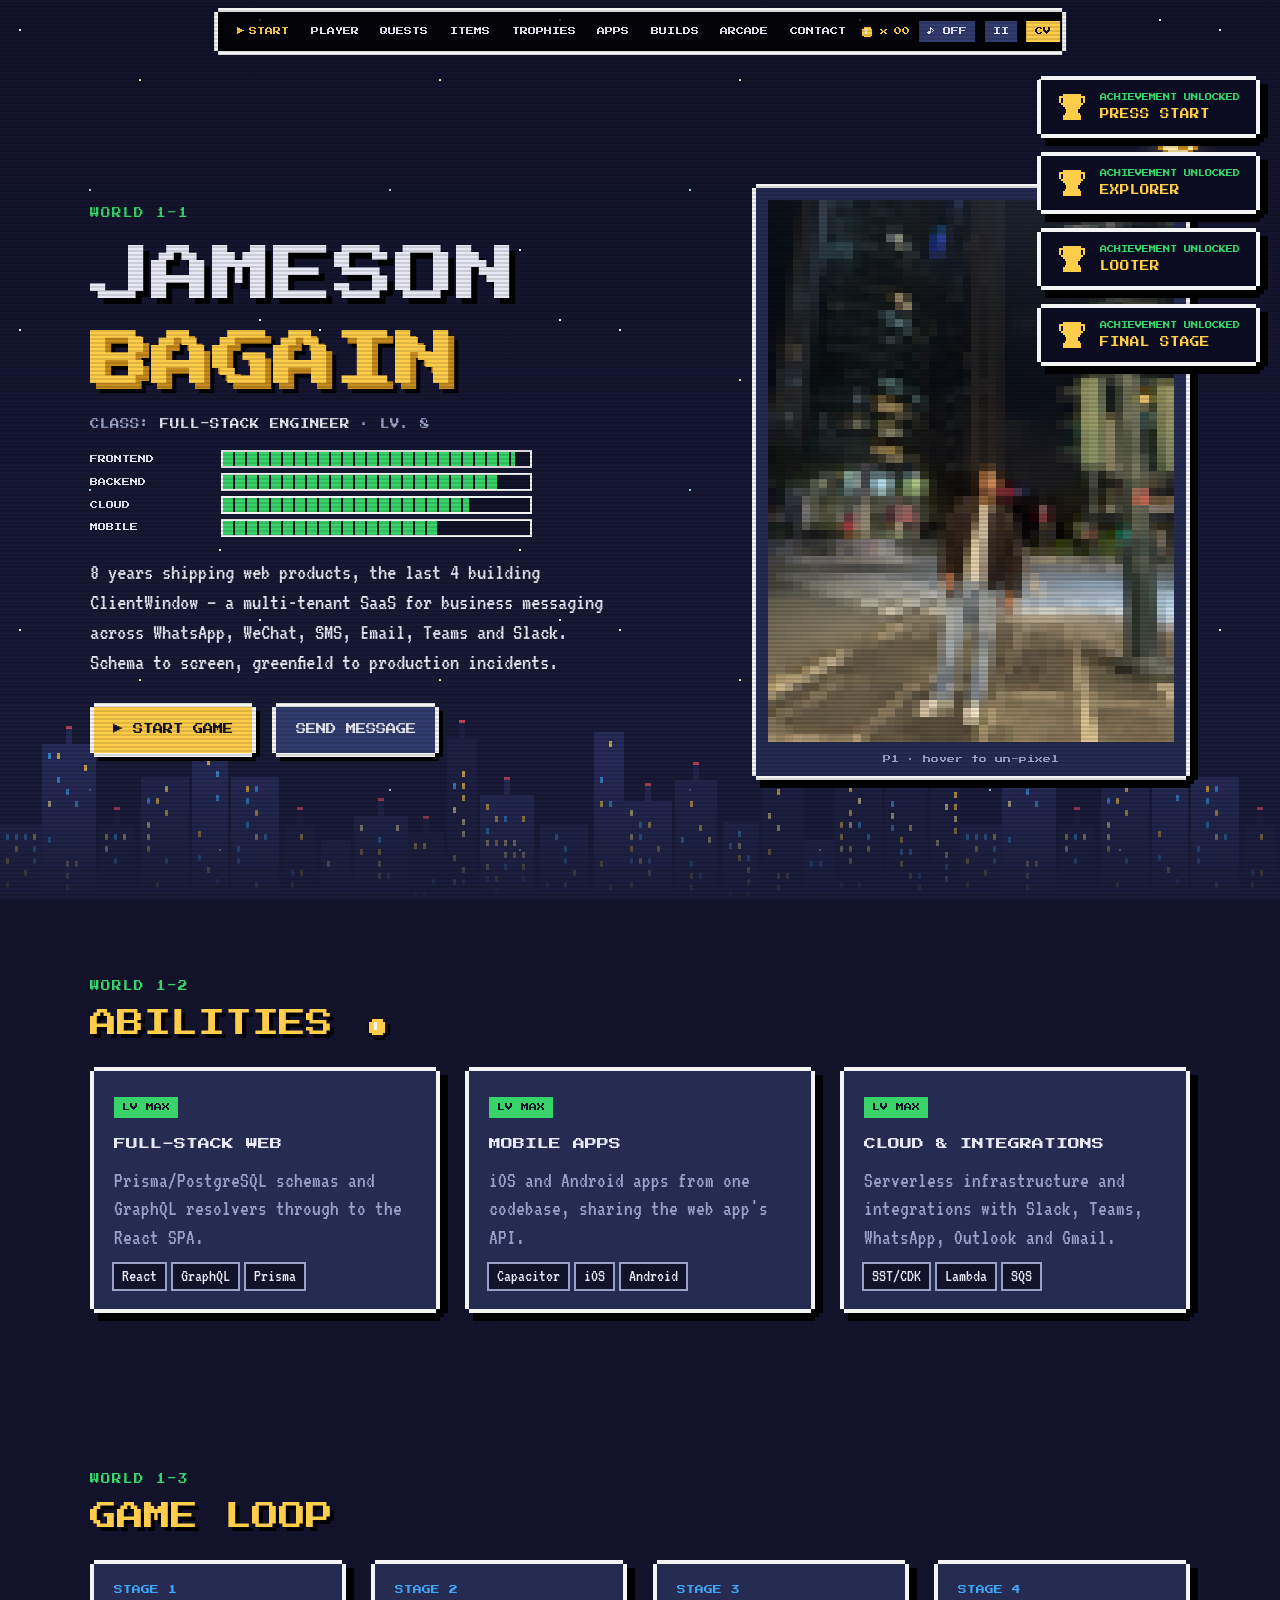
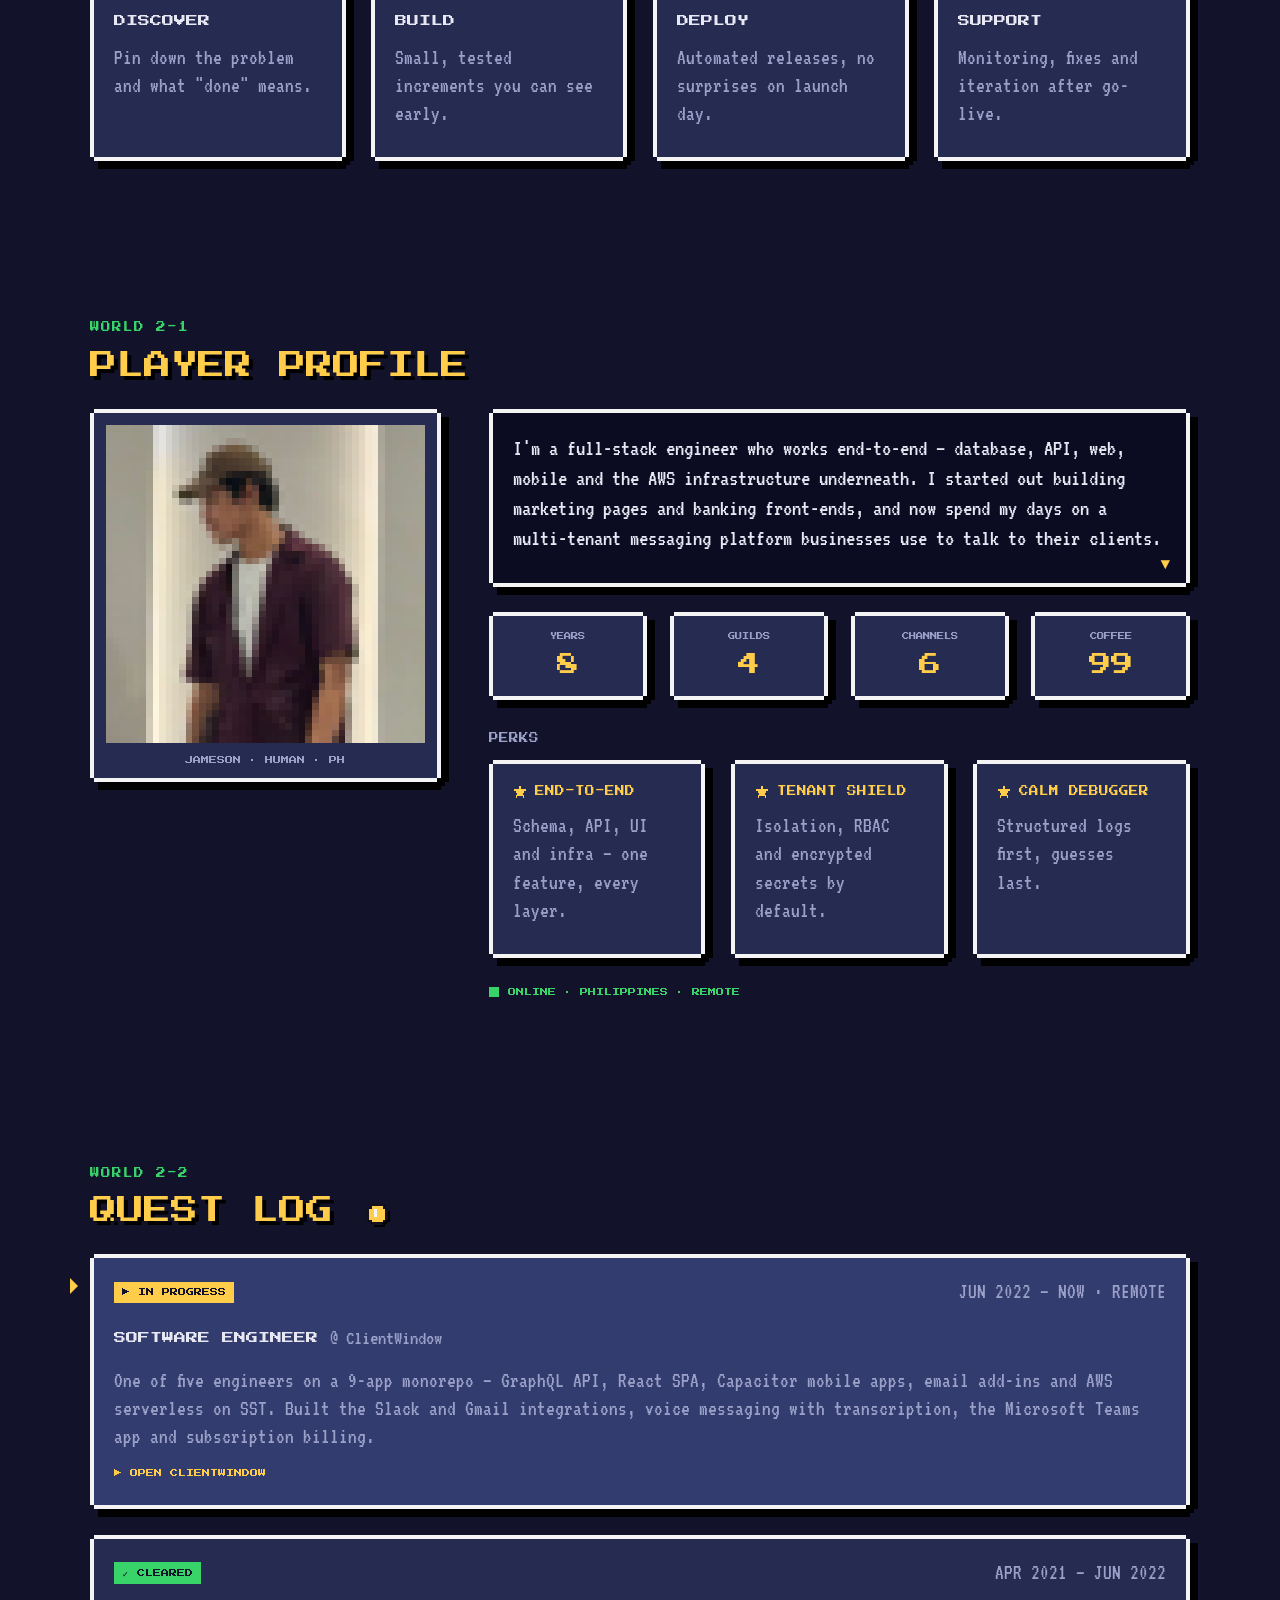
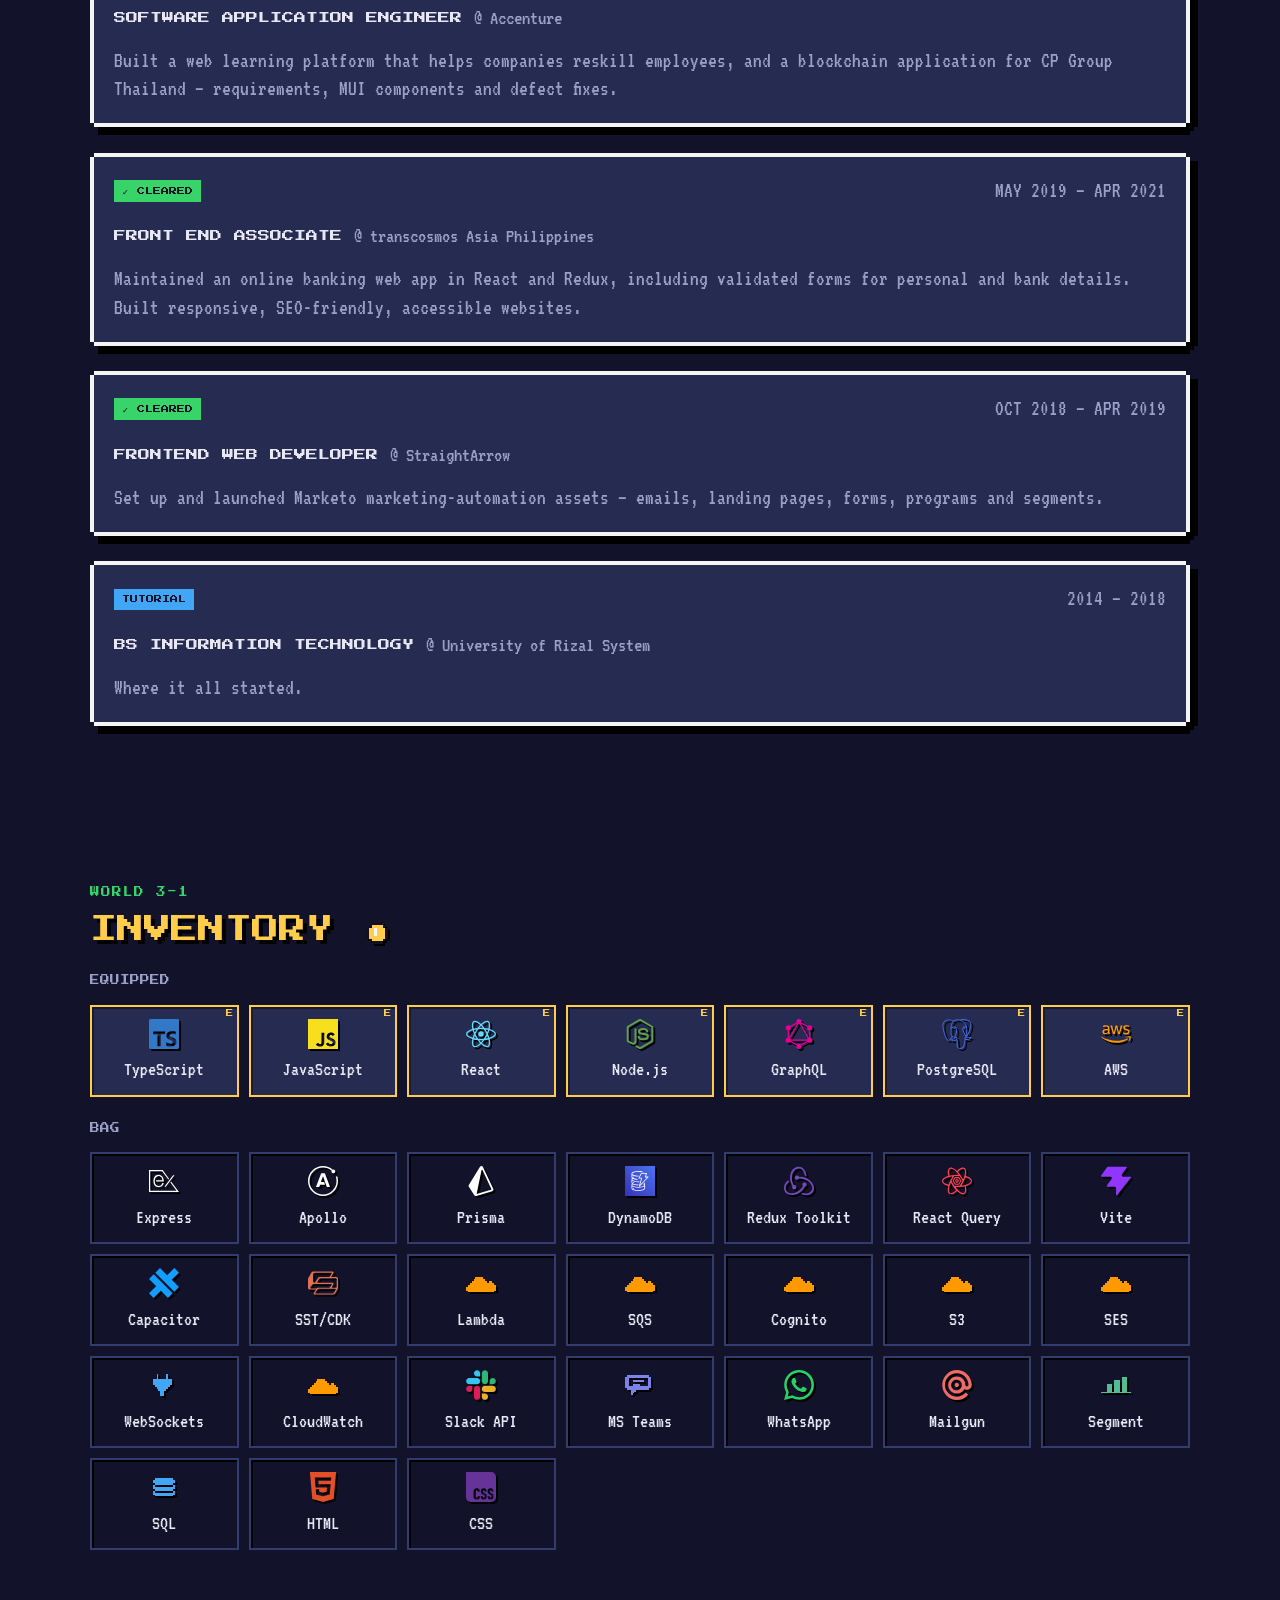
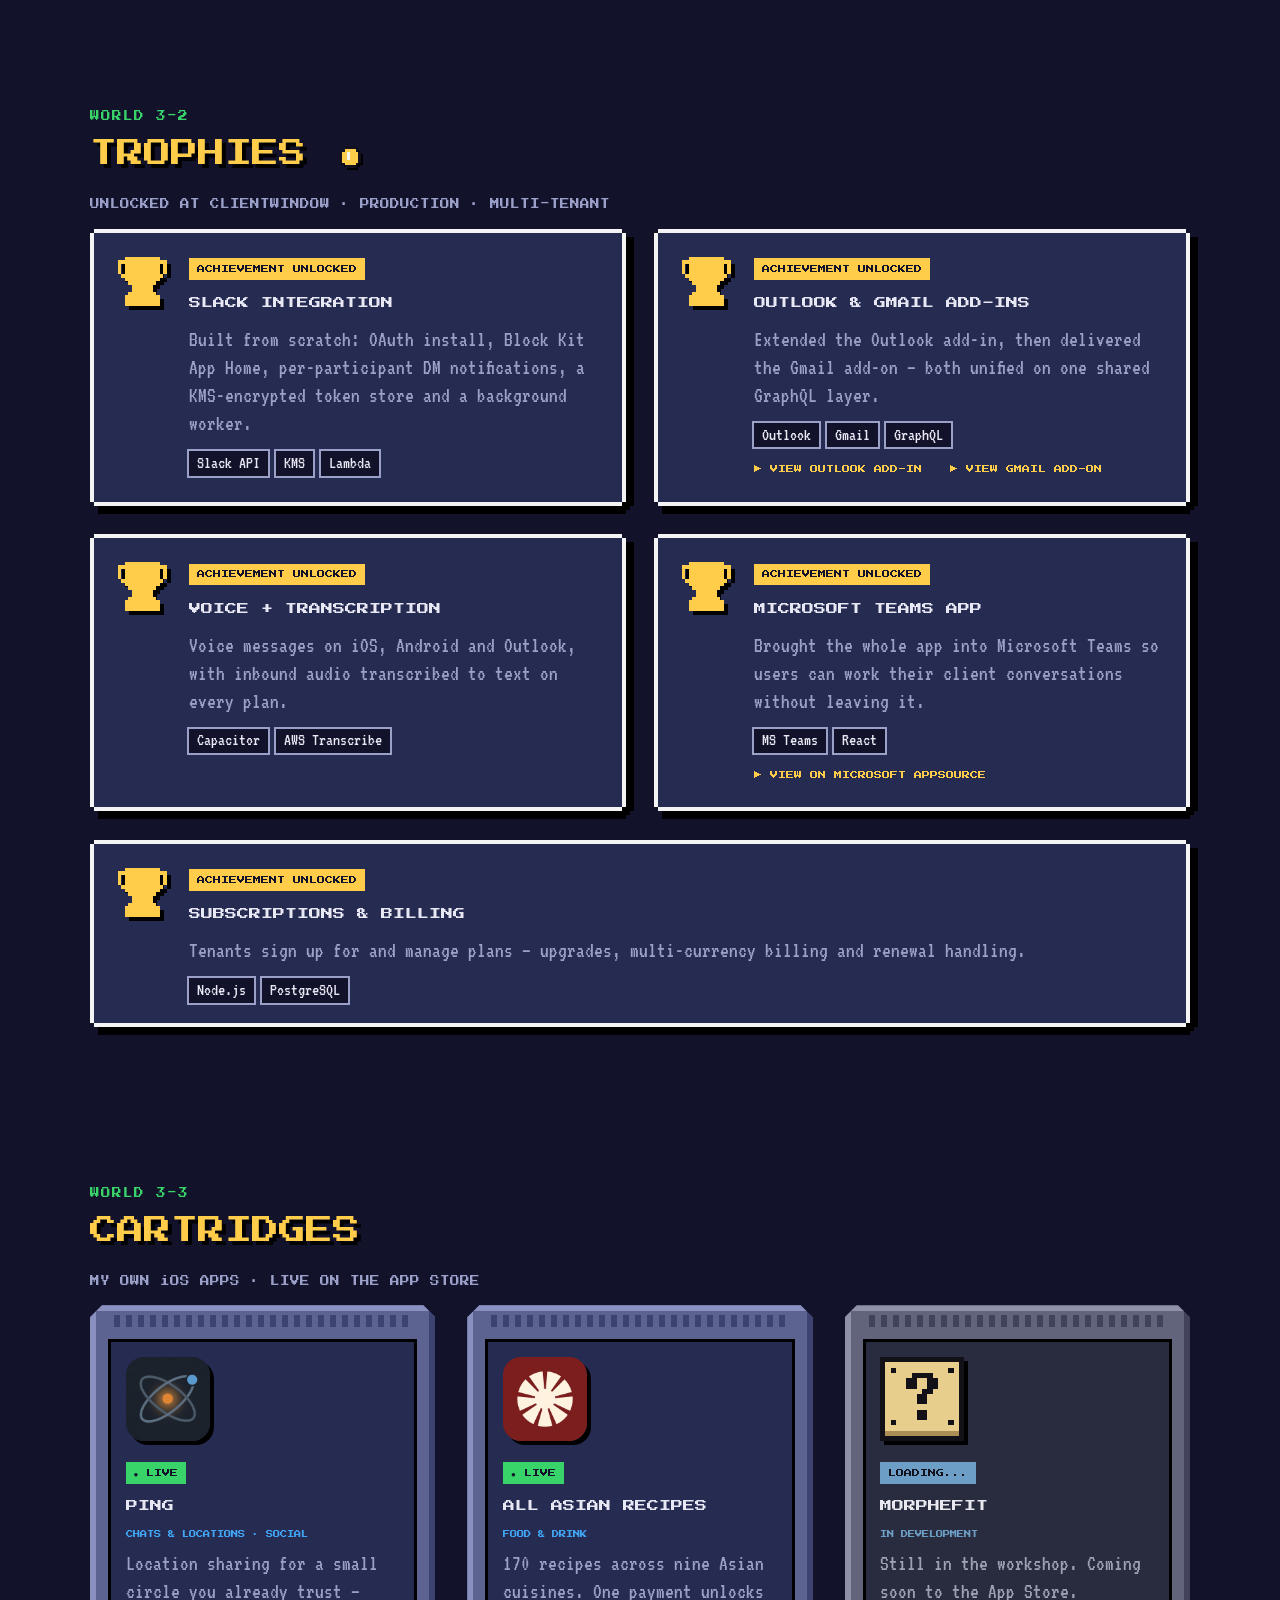
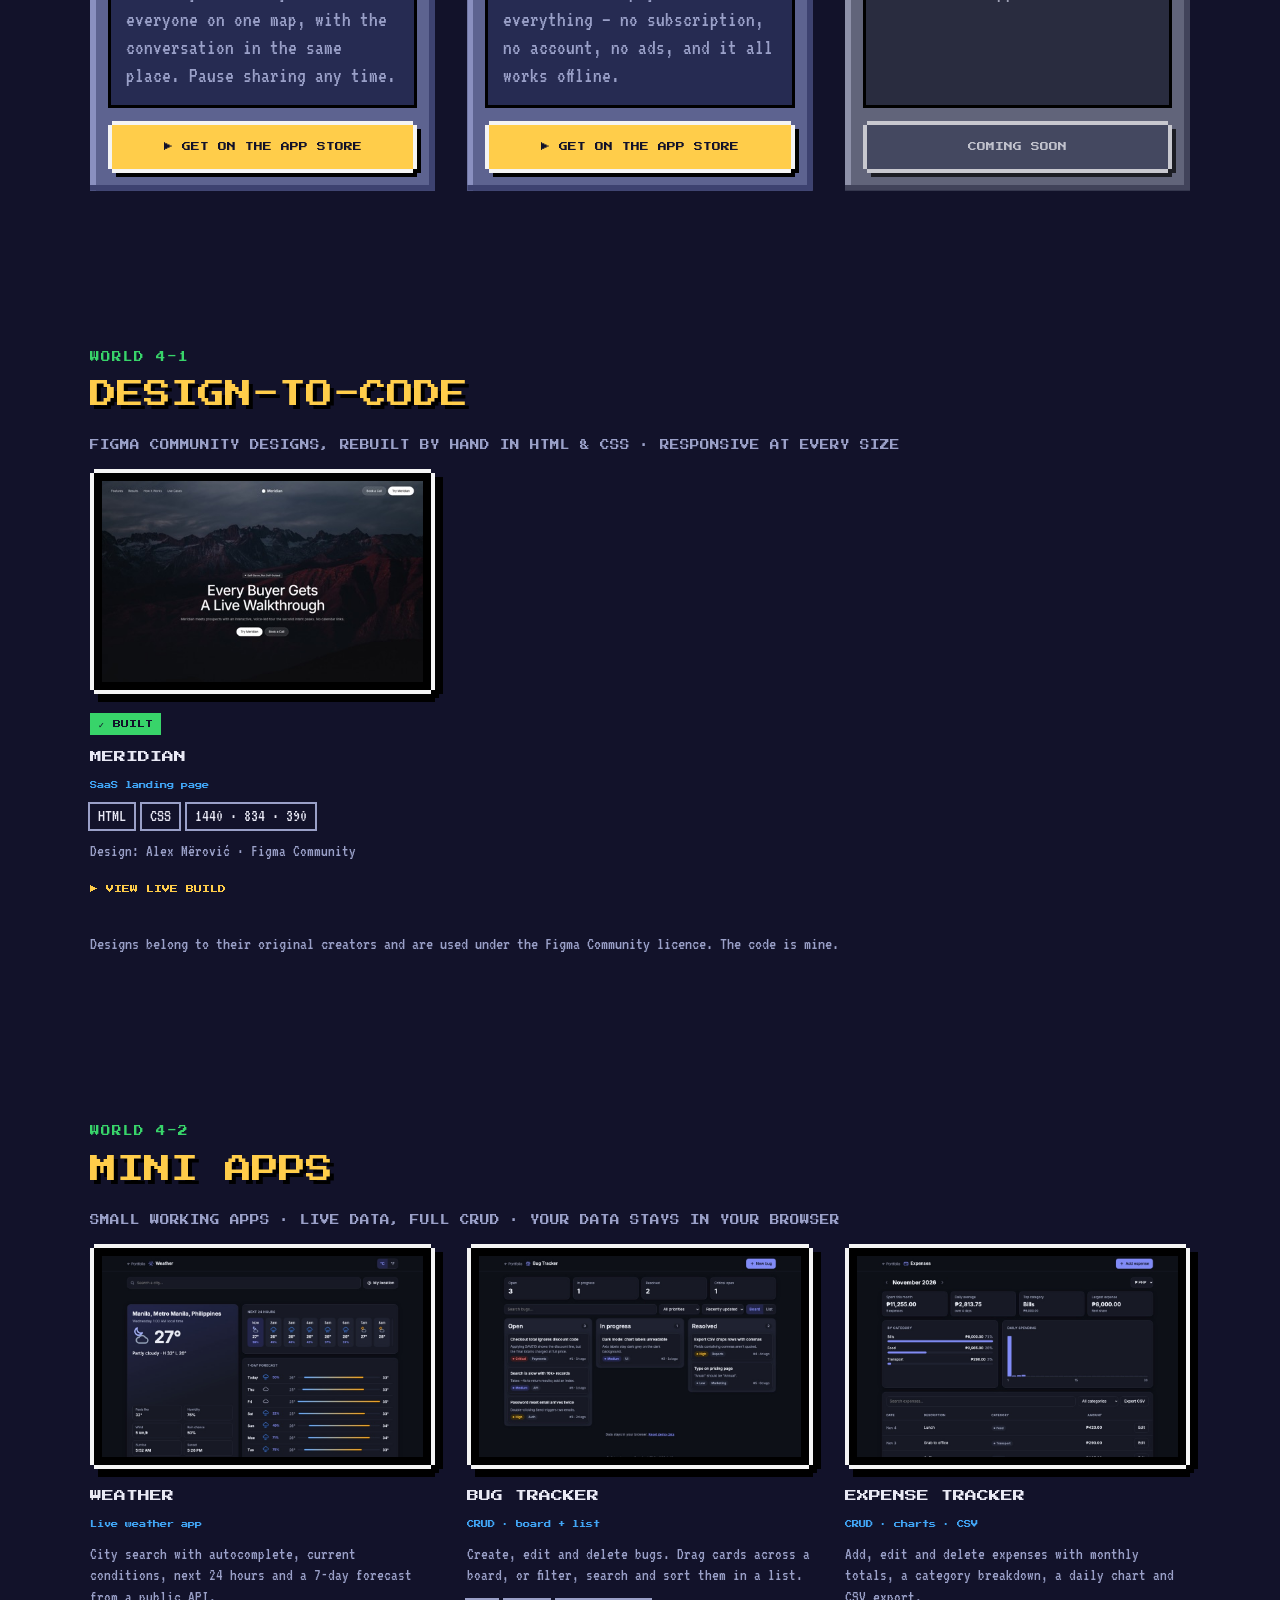
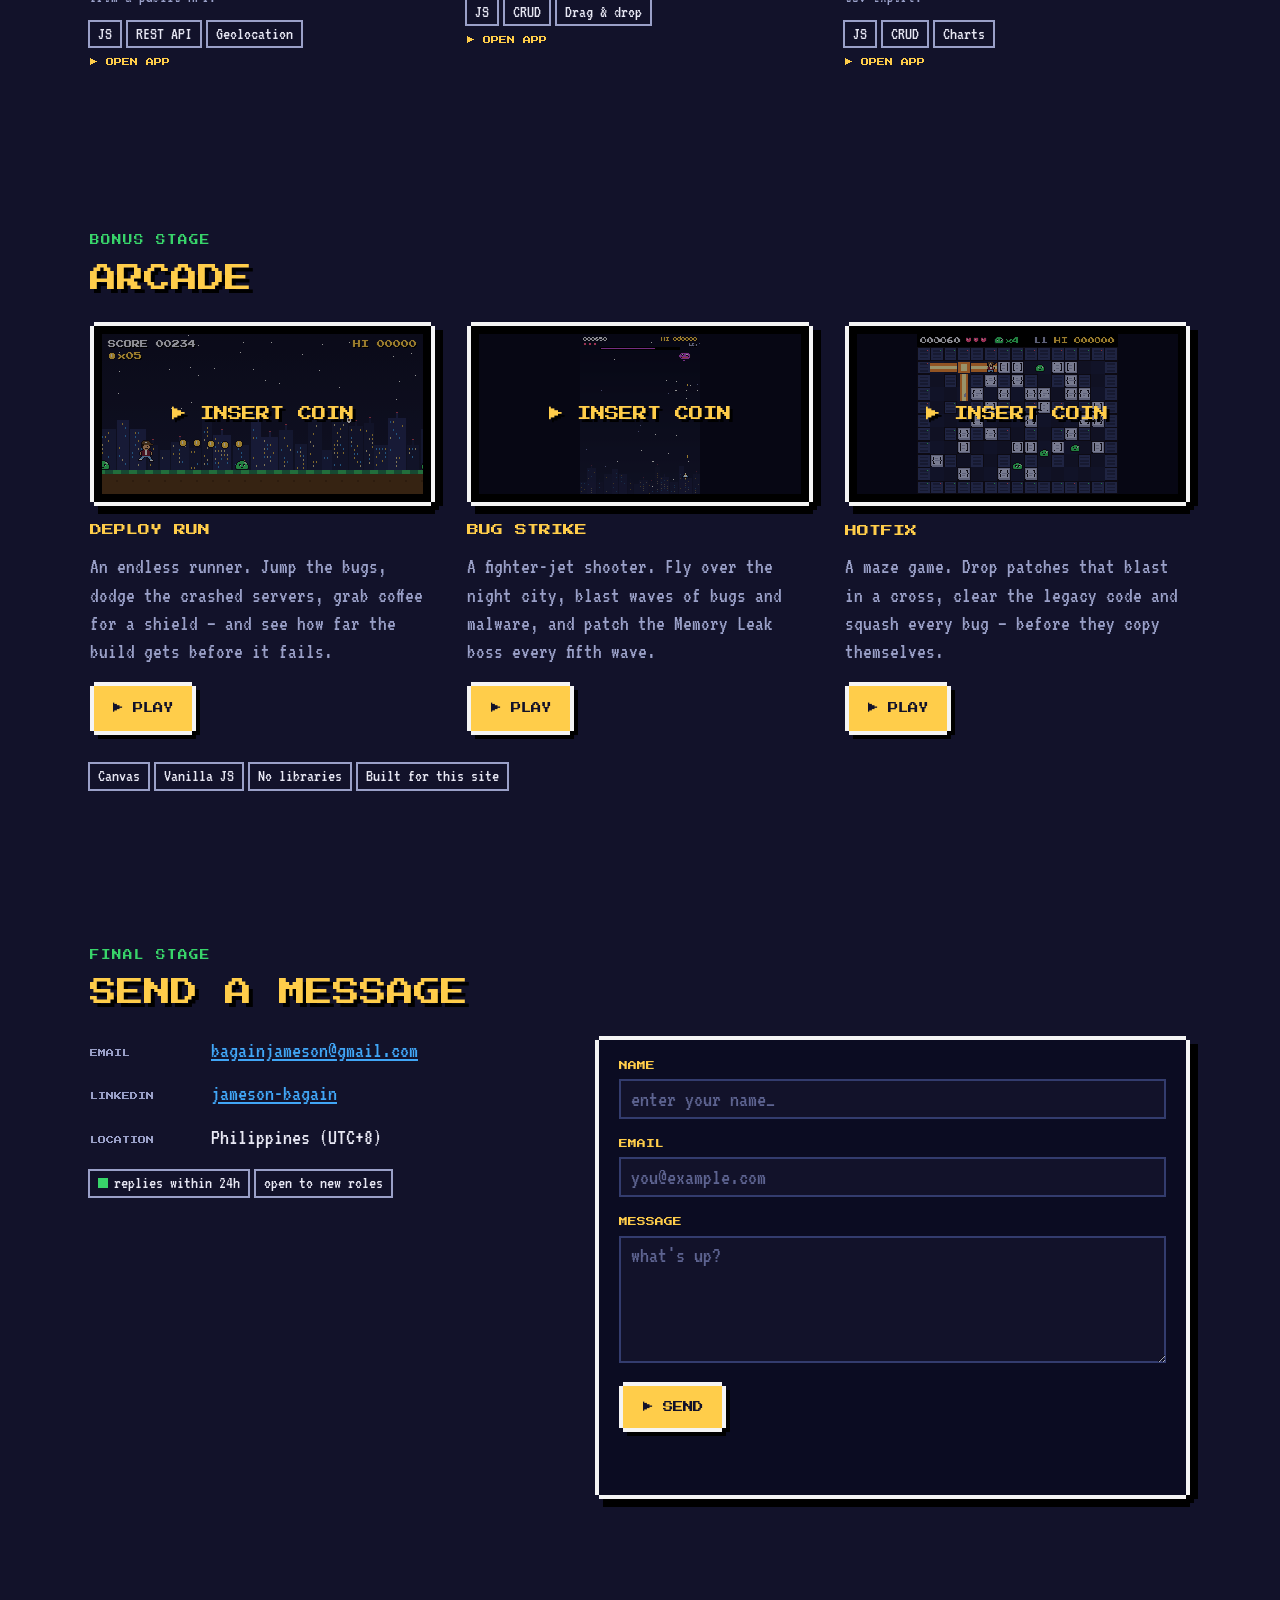
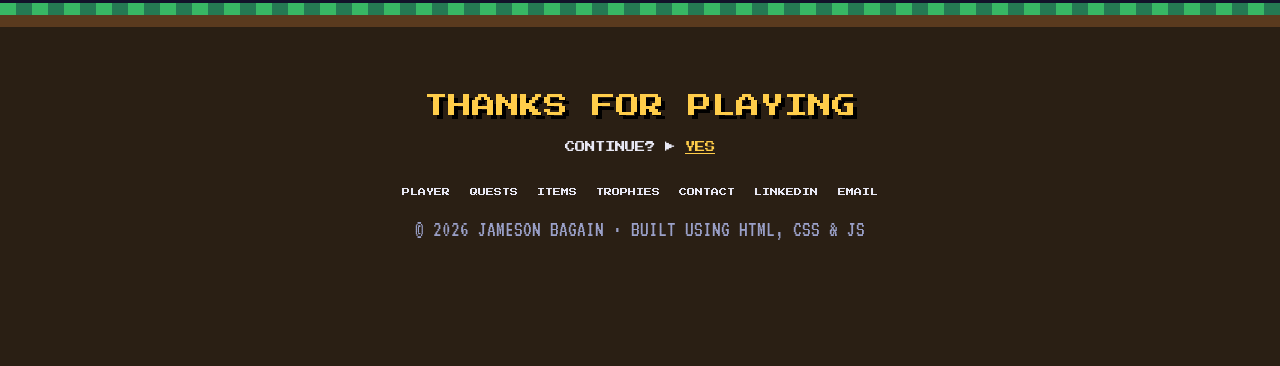
==== commit 941f1b1d: "Add JavaScript to equipped skills" ====
--- a/index.html
+++ b/index.html
@@ -266,7 +266,7 @@
         <h2>INVENTORY <button class="pickup" type="button" aria-label="Collect coin"><img src="assets/sprites/coin.svg" alt="" /></button></h2>
         <p class="sub">EQUIPPED</p>
         <div class="slots slots-equipped">
-          <span class="slot"><img src="assets/skills/typescript.svg" alt="" loading="lazy" /><span>TypeScript</span></span><span class="slot"><img src="assets/skills/react.svg" alt="" loading="lazy" /><span>React</span></span><span class="slot"><img src="assets/skills/nodedotjs.svg" alt="" loading="lazy" /><span>Node.js</span></span>
+          <span class="slot"><img src="assets/skills/typescript.svg" alt="" loading="lazy" /><span>TypeScript</span></span><span class="slot"><img src="assets/skills/javascript.svg" alt="" loading="lazy" /><span>JavaScript</span></span><span class="slot"><img src="assets/skills/react.svg" alt="" loading="lazy" /><span>React</span></span><span class="slot"><img src="assets/skills/nodedotjs.svg" alt="" loading="lazy" /><span>Node.js</span></span>
           <span class="slot"><img src="assets/skills/graphql.svg" alt="" loading="lazy" /><span>GraphQL</span></span><span class="slot"><img src="assets/skills/postgresql.svg" alt="" loading="lazy" /><span>PostgreSQL</span></span><span class="slot"><img src="assets/skills/aws.svg" alt="" loading="lazy" /><span>AWS</span></span>
         </div>
         <p class="sub">BAG</p>
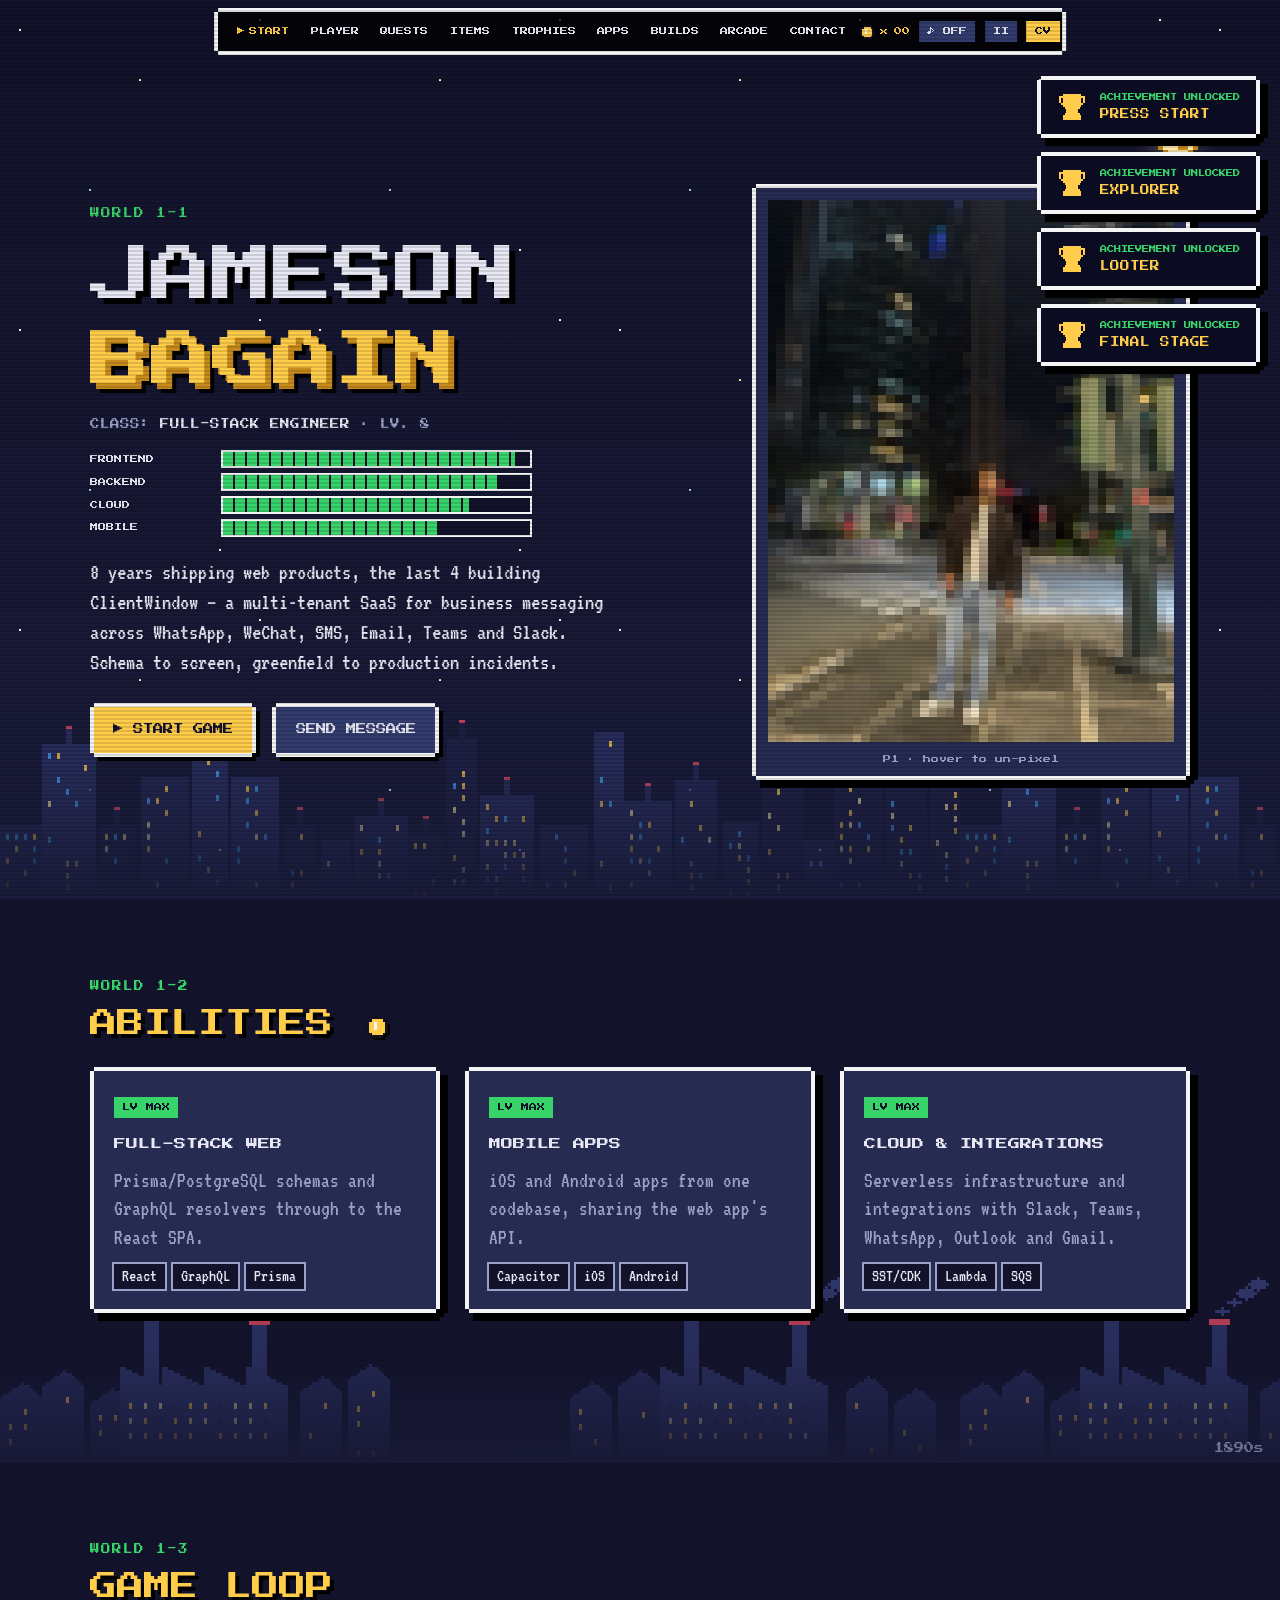
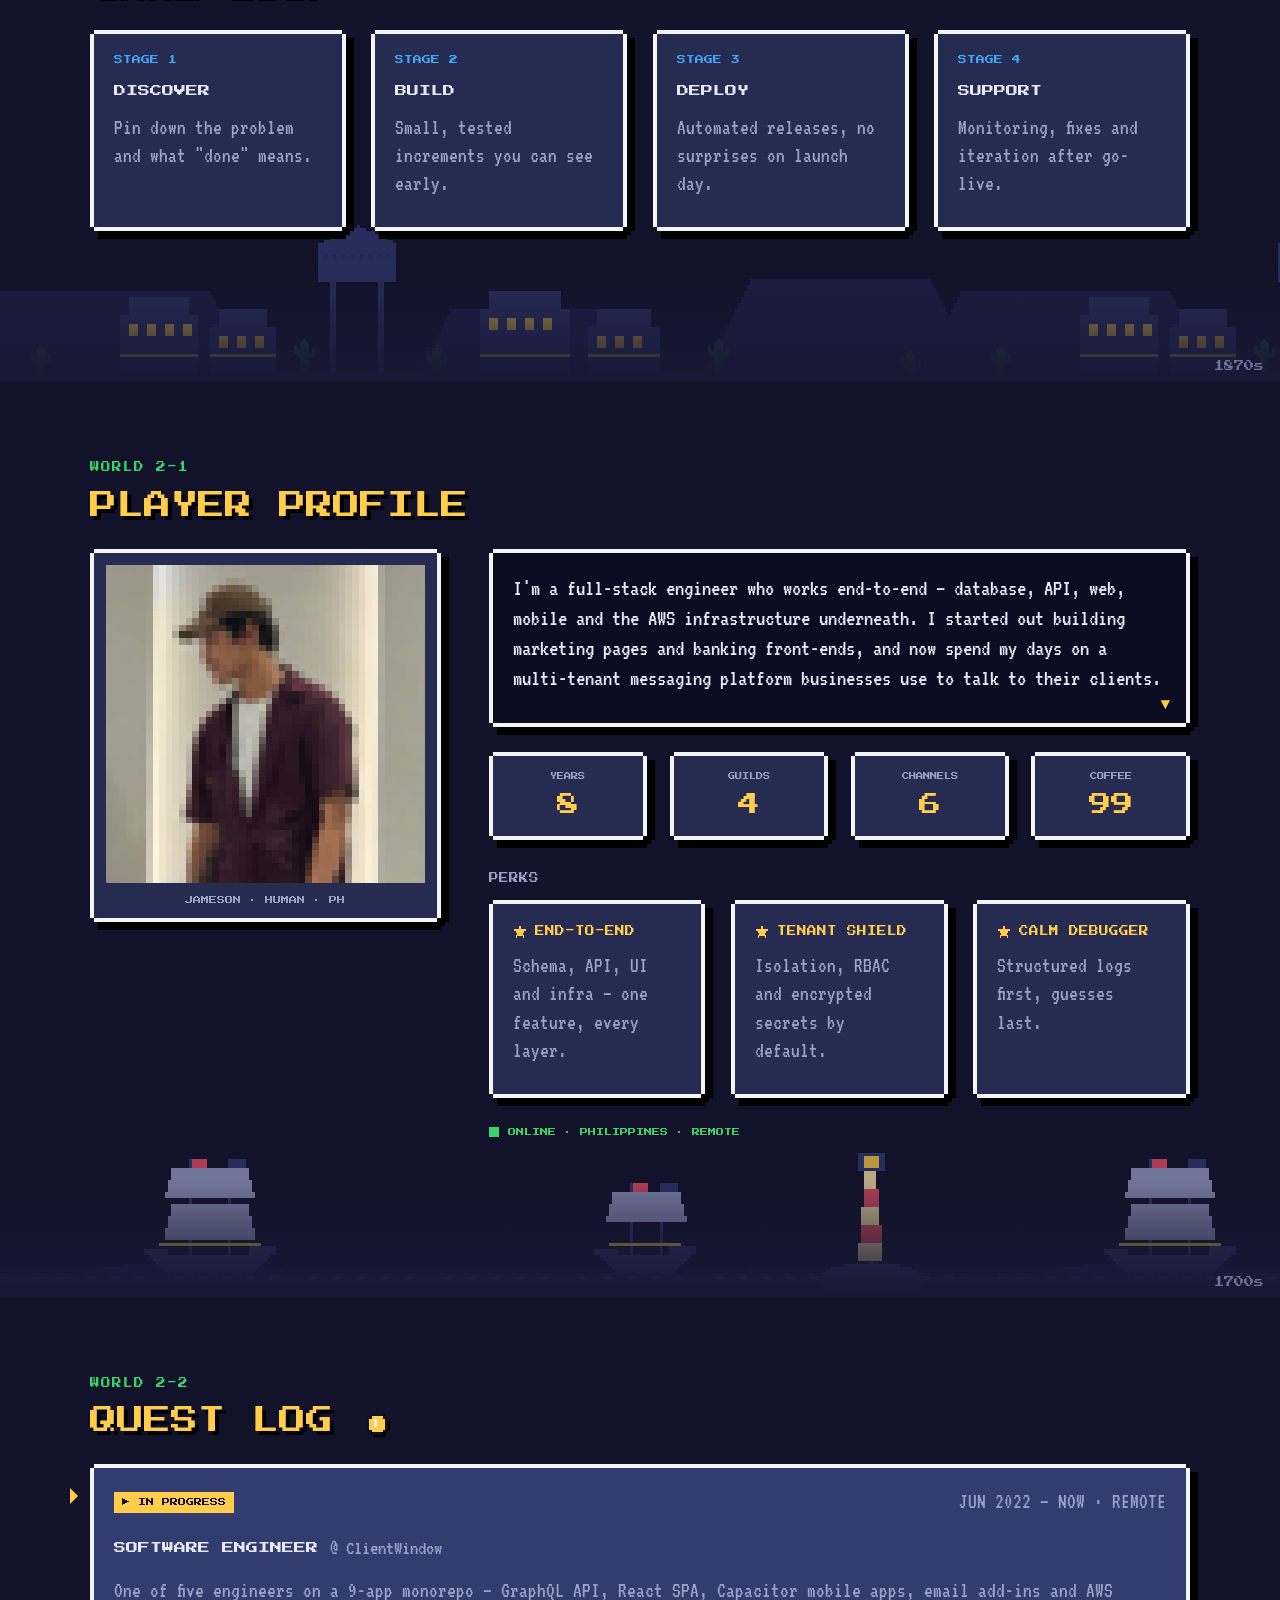
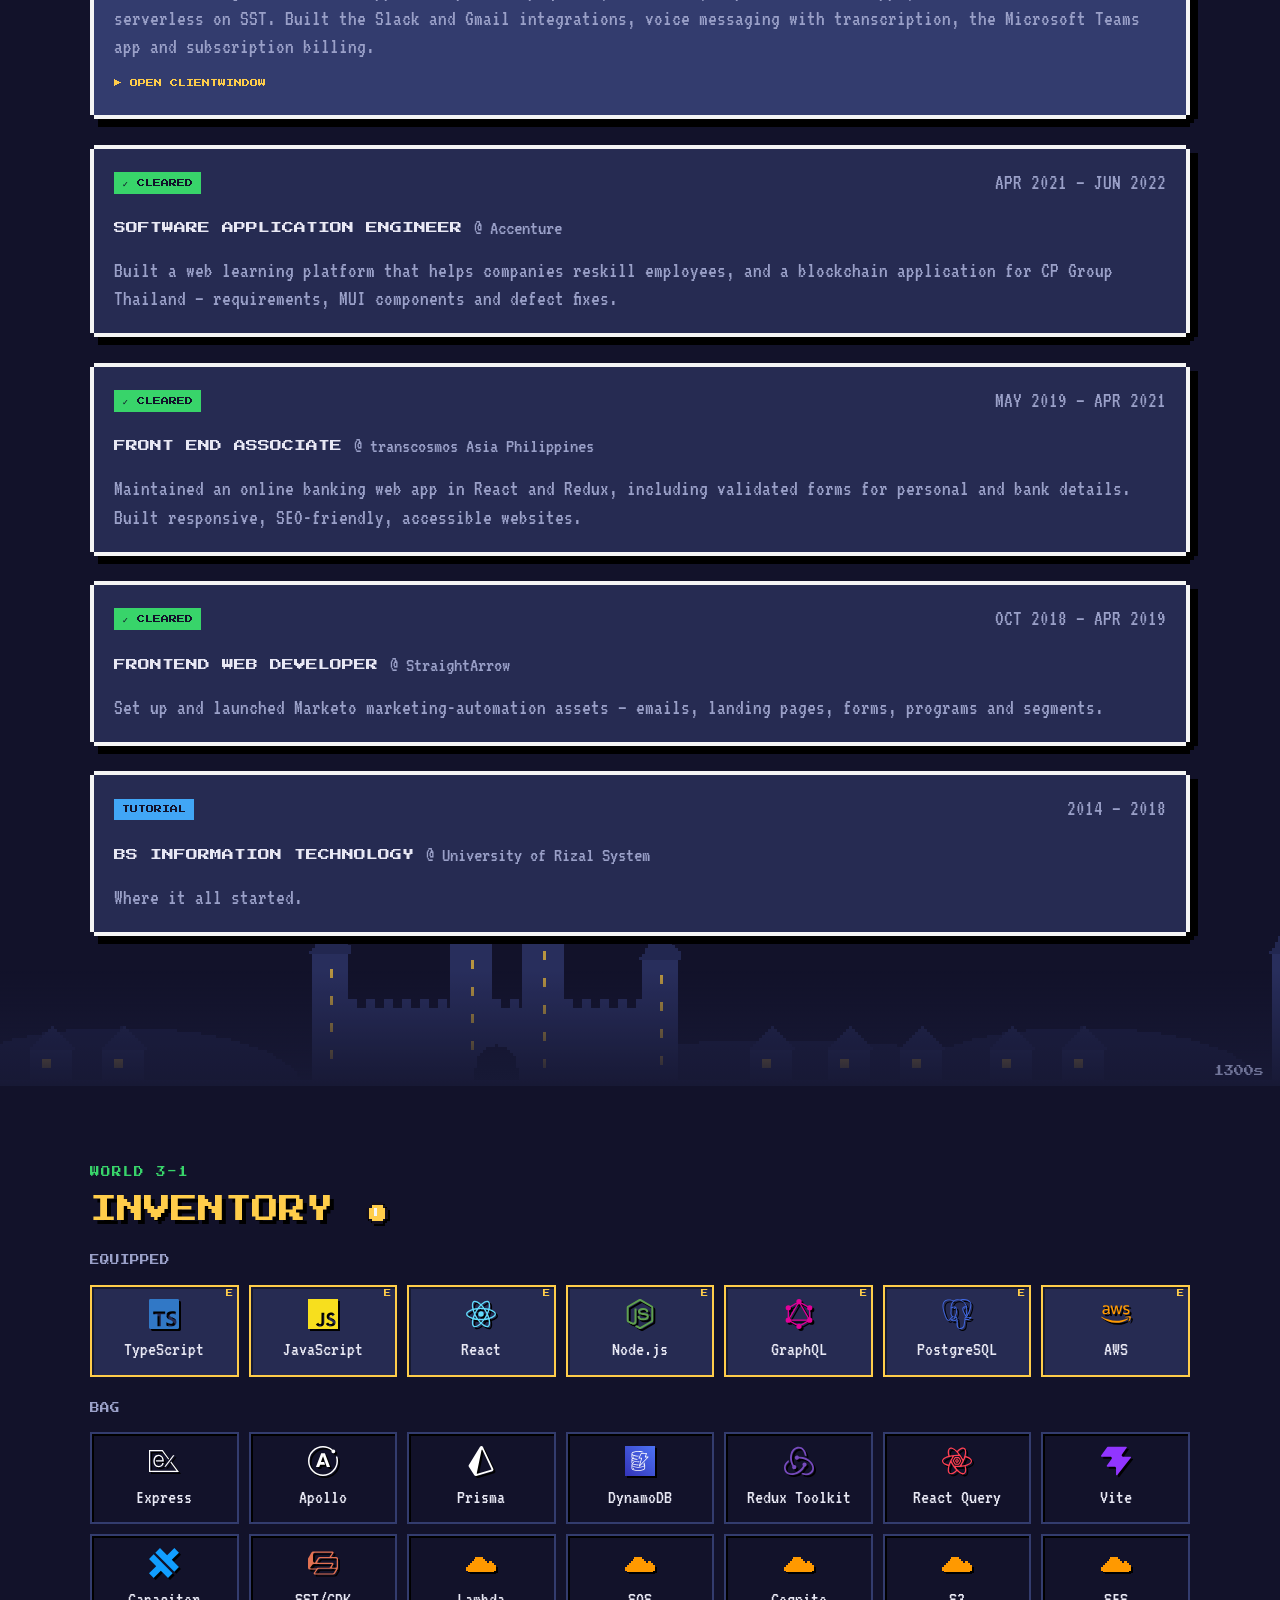
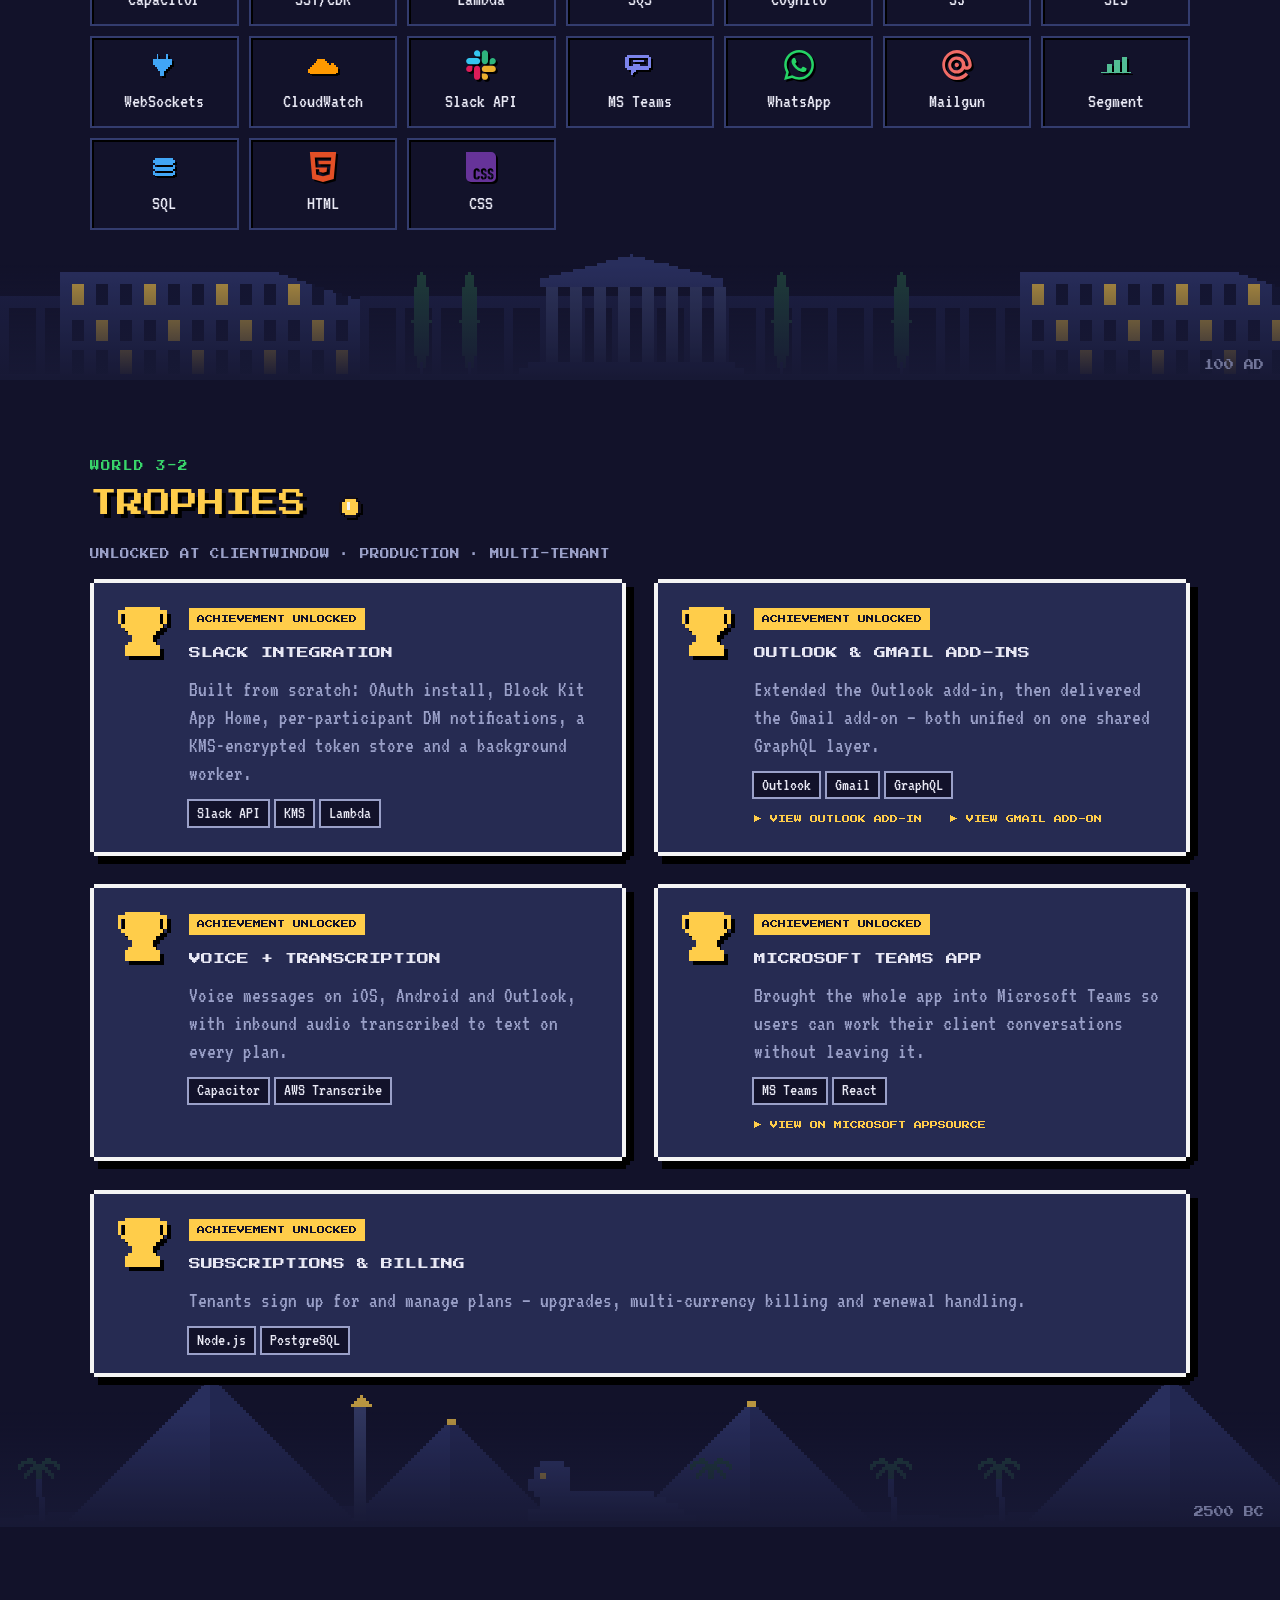
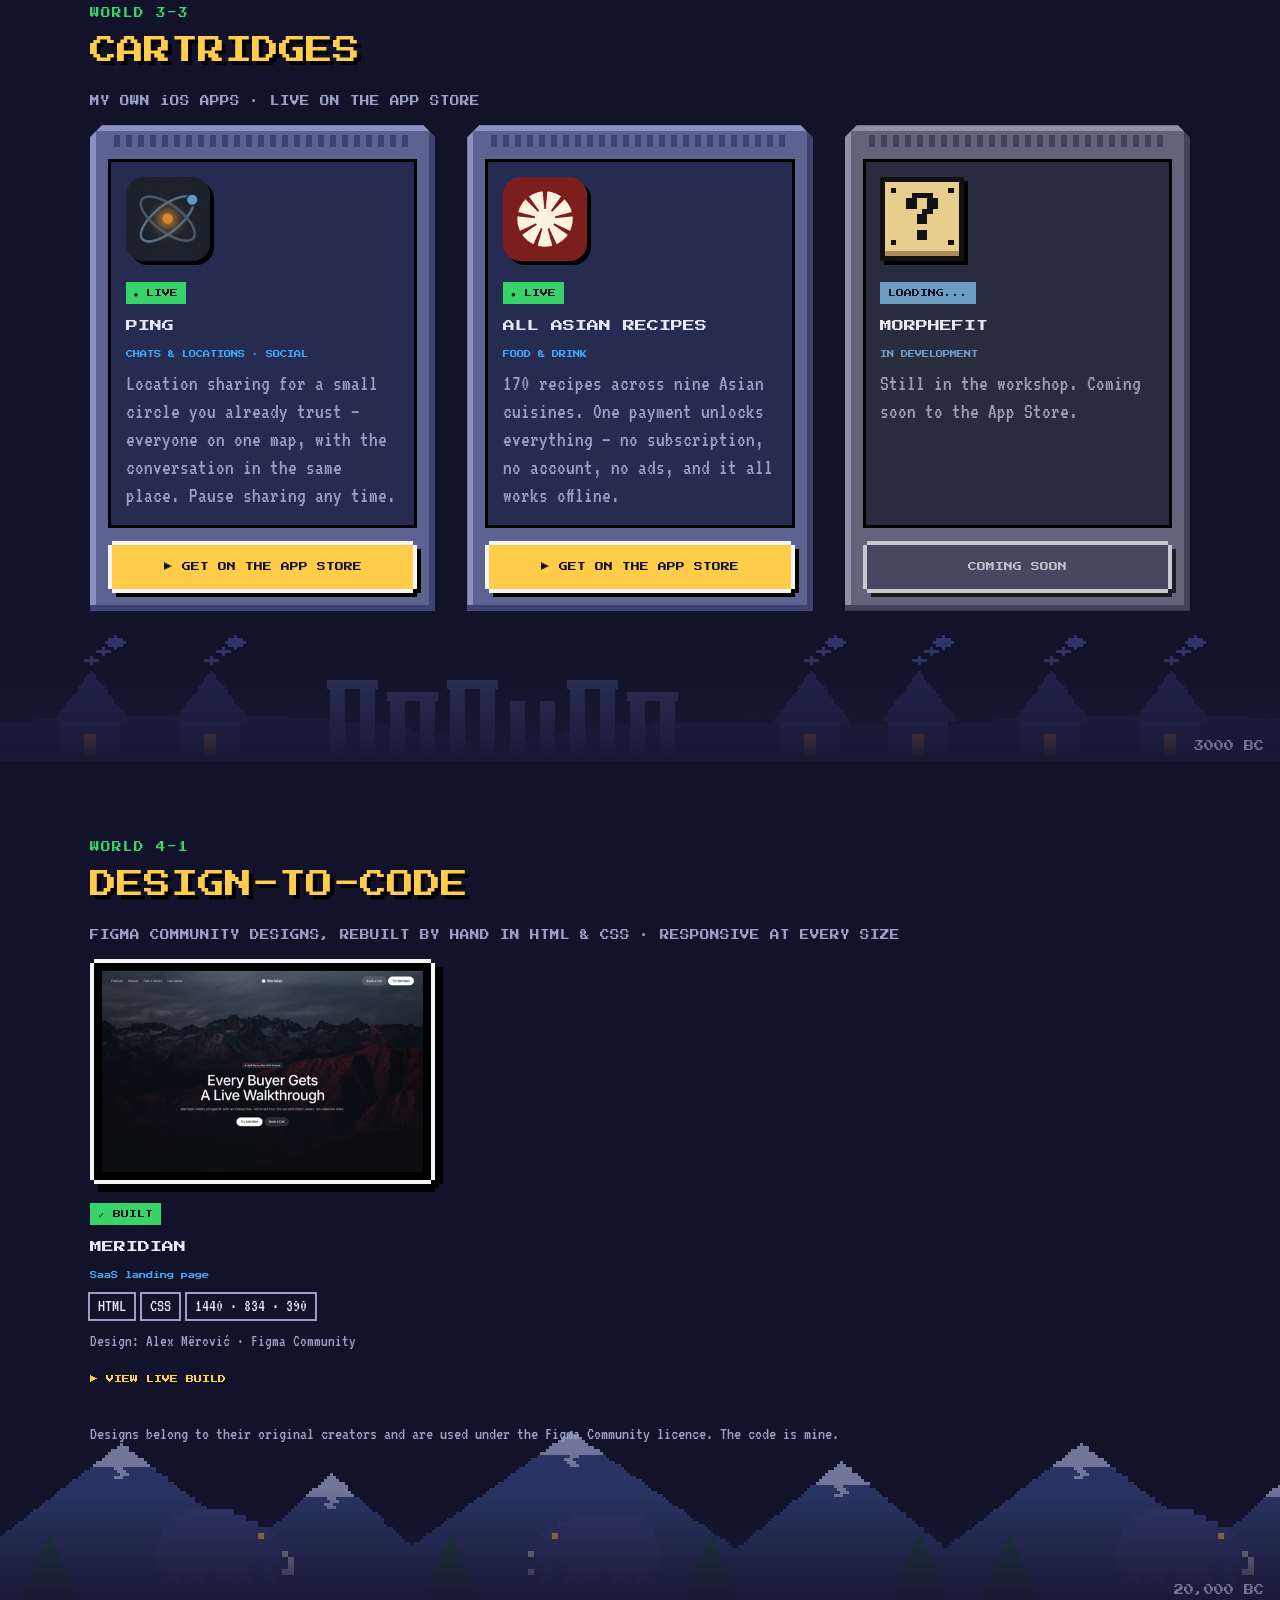
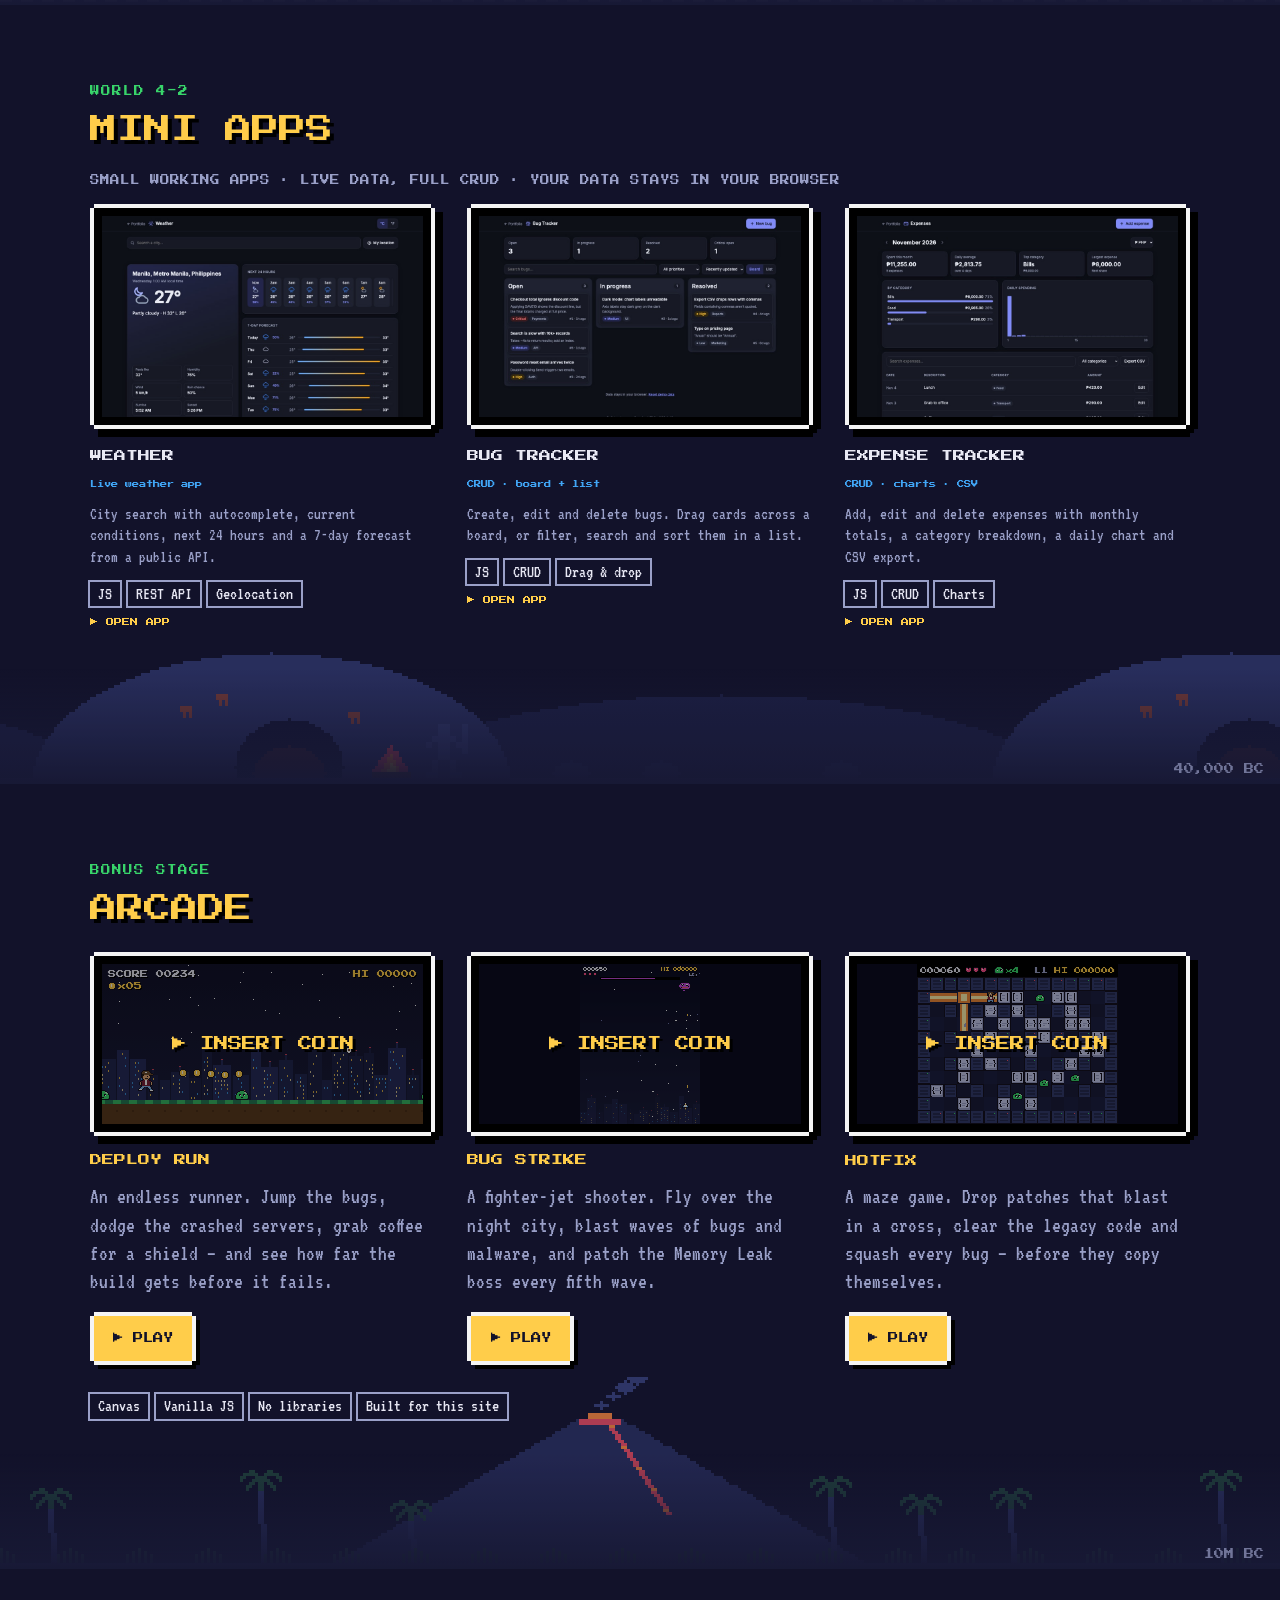
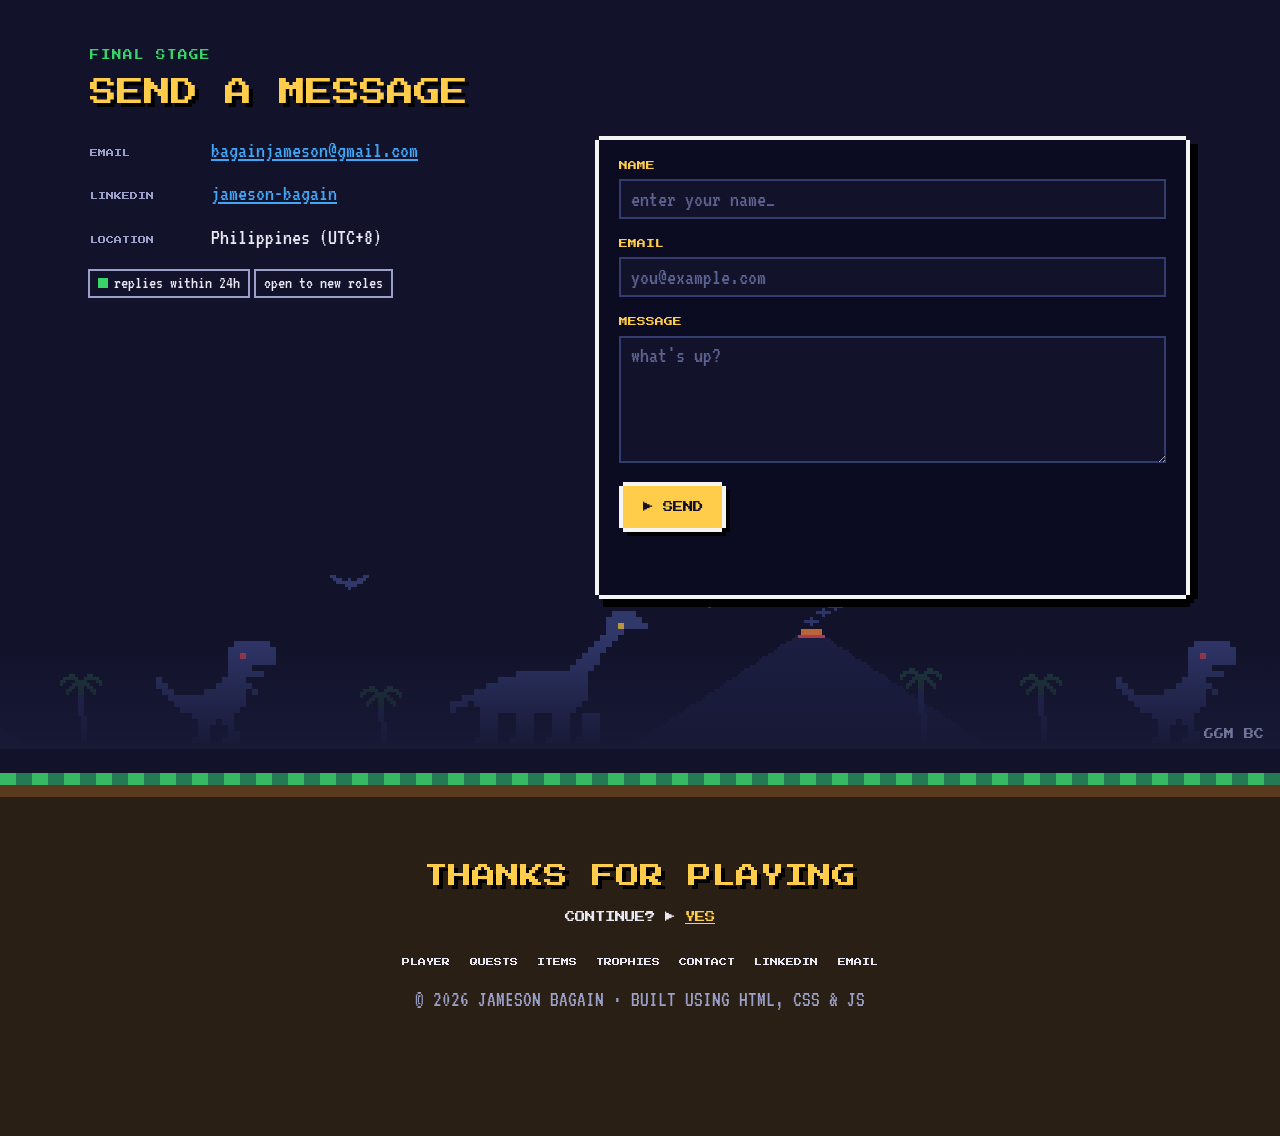
==== commit 2d0002d9: "Add era backdrops to each section, from factories back to dinosaurs" ====
--- a/index.html
+++ b/index.html
@@ -140,6 +140,7 @@
 
     <!-- ABILITIES -->
     <section class="section">
+      <div class="era era-industrial" data-era="1890s" aria-hidden="true"></div>
       <img class="sprite sprite-slime r" src="assets/sprites/slime.svg" alt="" aria-hidden="true" style="top:40%" />
       <div class="wrap">
         <p class="stage">WORLD 1-2</p>
@@ -169,6 +170,7 @@
 
     <!-- GAME LOOP -->
     <section class="section">
+      <div class="era era-west" data-era="1870s" aria-hidden="true"></div>
       <img class="sprite sprite-robot l" src="assets/sprites/robot.svg" alt="" aria-hidden="true" style="top:25%" />
       <div class="wrap">
         <p class="stage">WORLD 1-3</p>
@@ -184,6 +186,7 @@
 
     <!-- PLAYER -->
     <section id="about" class="section">
+      <div class="era era-pirates" data-era="1700s" aria-hidden="true"></div>
       <img class="sprite sprite-coin r" src="assets/sprites/coin.svg" alt="" aria-hidden="true" style="top:18%;--d:0s;--x:0px" /><img class="sprite sprite-coin r" src="assets/sprites/coin.svg" alt="" aria-hidden="true" style="top:30%;--d:0.3s;--x:30px" /><img class="sprite sprite-coin r" src="assets/sprites/coin.svg" alt="" aria-hidden="true" style="top:42%;--d:0.6s;--x:-10px" />
       <div class="wrap">
         <p class="stage">WORLD 2-1</p>
@@ -223,6 +226,7 @@
 
     <!-- QUEST LOG -->
     <section id="experience" class="section">
+      <div class="era era-medieval" data-era="1300s" aria-hidden="true"></div>
       <img class="sprite sprite-ghost l" src="assets/sprites/ghost.svg" alt="" aria-hidden="true" style="top:20%" /><img class="sprite sprite-ghost r" src="assets/sprites/ghost.svg" alt="" aria-hidden="true" style="top:65%" data-delay="1"/>
       <div class="wrap">
         <p class="stage">WORLD 2-2</p>
@@ -260,6 +264,7 @@
 
     <!-- INVENTORY -->
     <section id="skills" class="section">
+      <div class="era era-rome" data-era="100 AD" aria-hidden="true"></div>
       <img class="sprite sprite-chest r" src="assets/sprites/chest.svg" alt="" aria-hidden="true" style="top:45%" />
       <div class="wrap">
         <p class="stage">WORLD 3-1</p>
@@ -283,6 +288,7 @@
 
     <!-- TROPHIES -->
     <section id="work" class="section">
+      <div class="era era-egypt" data-era="2500 BC" aria-hidden="true"></div>
       <img class="sprite sprite-coin l" src="assets/sprites/coin.svg" alt="" aria-hidden="true" style="top:18%;--d:0s;--x:0px" /><img class="sprite sprite-coin l" src="assets/sprites/coin.svg" alt="" aria-hidden="true" style="top:30%;--d:0.3s;--x:30px" /><img class="sprite sprite-coin l" src="assets/sprites/coin.svg" alt="" aria-hidden="true" style="top:42%;--d:0.6s;--x:-10px" />
       <div class="wrap">
         <p class="stage">WORLD 3-2</p>
@@ -343,6 +349,7 @@
 
     <!-- CARTRIDGES -->
     <section id="apps" class="section">
+      <div class="era era-stonehenge" data-era="3000 BC" aria-hidden="true"></div>
       <div class="wrap">
         <p class="stage">WORLD 3-3</p>
         <h2>CARTRIDGES</h2>
@@ -384,6 +391,7 @@
 
     <!-- DESIGN-TO-CODE -->
     <section id="builds" class="section">
+      <div class="era era-iceage" data-era="20,000 BC" aria-hidden="true"></div>
       <div class="wrap">
         <p class="stage">WORLD 4-1</p>
         <h2>DESIGN-TO-CODE</h2>
@@ -457,6 +465,7 @@
 
     <!-- MINI APPS -->
     <section id="mini" class="section">
+      <div class="era era-caves" data-era="40,000 BC" aria-hidden="true"></div>
       <div class="wrap">
         <p class="stage">WORLD 4-2</p>
         <h2>MINI APPS</h2>
@@ -498,6 +507,7 @@
 
     <!-- ARCADE -->
     <section id="arcade" class="section">
+      <div class="era era-jungle" data-era="10M BC" aria-hidden="true"></div>
       <div class="wrap">
         <p class="stage">BONUS STAGE</p>
         <h2>ARCADE</h2>
@@ -546,6 +556,7 @@
 
     <!-- CONTACT -->
     <section id="contact" class="section">
+      <div class="era era-dinos" data-era="66M BC" aria-hidden="true"></div>
       <img class="sprite sprite-cat r" src="assets/sprites/cat.svg" alt="" aria-hidden="true" style="top:55%" />
       <div class="wrap">
         <p class="stage">FINAL STAGE</p>
--- a/styles.css
+++ b/styles.css
@@ -544,3 +544,22 @@
 #heat-tz { font-size: .45rem; }
 @media (max-width: 600px) { .heat .odd { visibility: hidden; } }
 #mini .build h3 { margin-top: 1.4rem; } /* no status tag above the title, unlike build cards */
+
+/* Time travel: each section's backdrop steps further back in history, ending with dinosaurs */
+.era { position: absolute; left: 0; right: 0; bottom: 0; height: 192px; background: var(--scene) repeat-x left bottom / 960px 192px; image-rendering: pixelated; opacity: .7; pointer-events: none; z-index: 0; }
+.era::after { content: ""; position: absolute; inset: 0; background: linear-gradient(to top, var(--night-2), transparent 60%); }
+.era::before { content: attr(data-era); position: absolute; right: 16px; bottom: 10px; z-index: 1; font: 10px var(--font-px); color: var(--muted); }
+.section > .wrap { position: relative; z-index: 1; }
+.era-industrial { --scene: url("assets/sprites/era-industrial.svg"); }
+.era-west { --scene: url("assets/sprites/era-west.svg"); }
+.era-pirates { --scene: url("assets/sprites/era-pirates.svg"); }
+.era-medieval { --scene: url("assets/sprites/era-medieval.svg"); }
+.era-rome { --scene: url("assets/sprites/era-rome.svg"); }
+.era-egypt { --scene: url("assets/sprites/era-egypt.svg"); }
+.era-stonehenge { --scene: url("assets/sprites/era-stonehenge.svg"); }
+.era-iceage { --scene: url("assets/sprites/era-iceage.svg"); }
+.era-caves { --scene: url("assets/sprites/era-caves.svg"); }
+.era-jungle { --scene: url("assets/sprites/era-jungle.svg"); }
+.era-dinos { --scene: url("assets/sprites/era-dinos.svg"); }
+.section:has(> .era) { padding-bottom: 150px; }
+@media (max-width: 860px) { .era { height: 128px; background-size: 640px 128px; } .section:has(> .era) { padding-bottom: 100px; } }
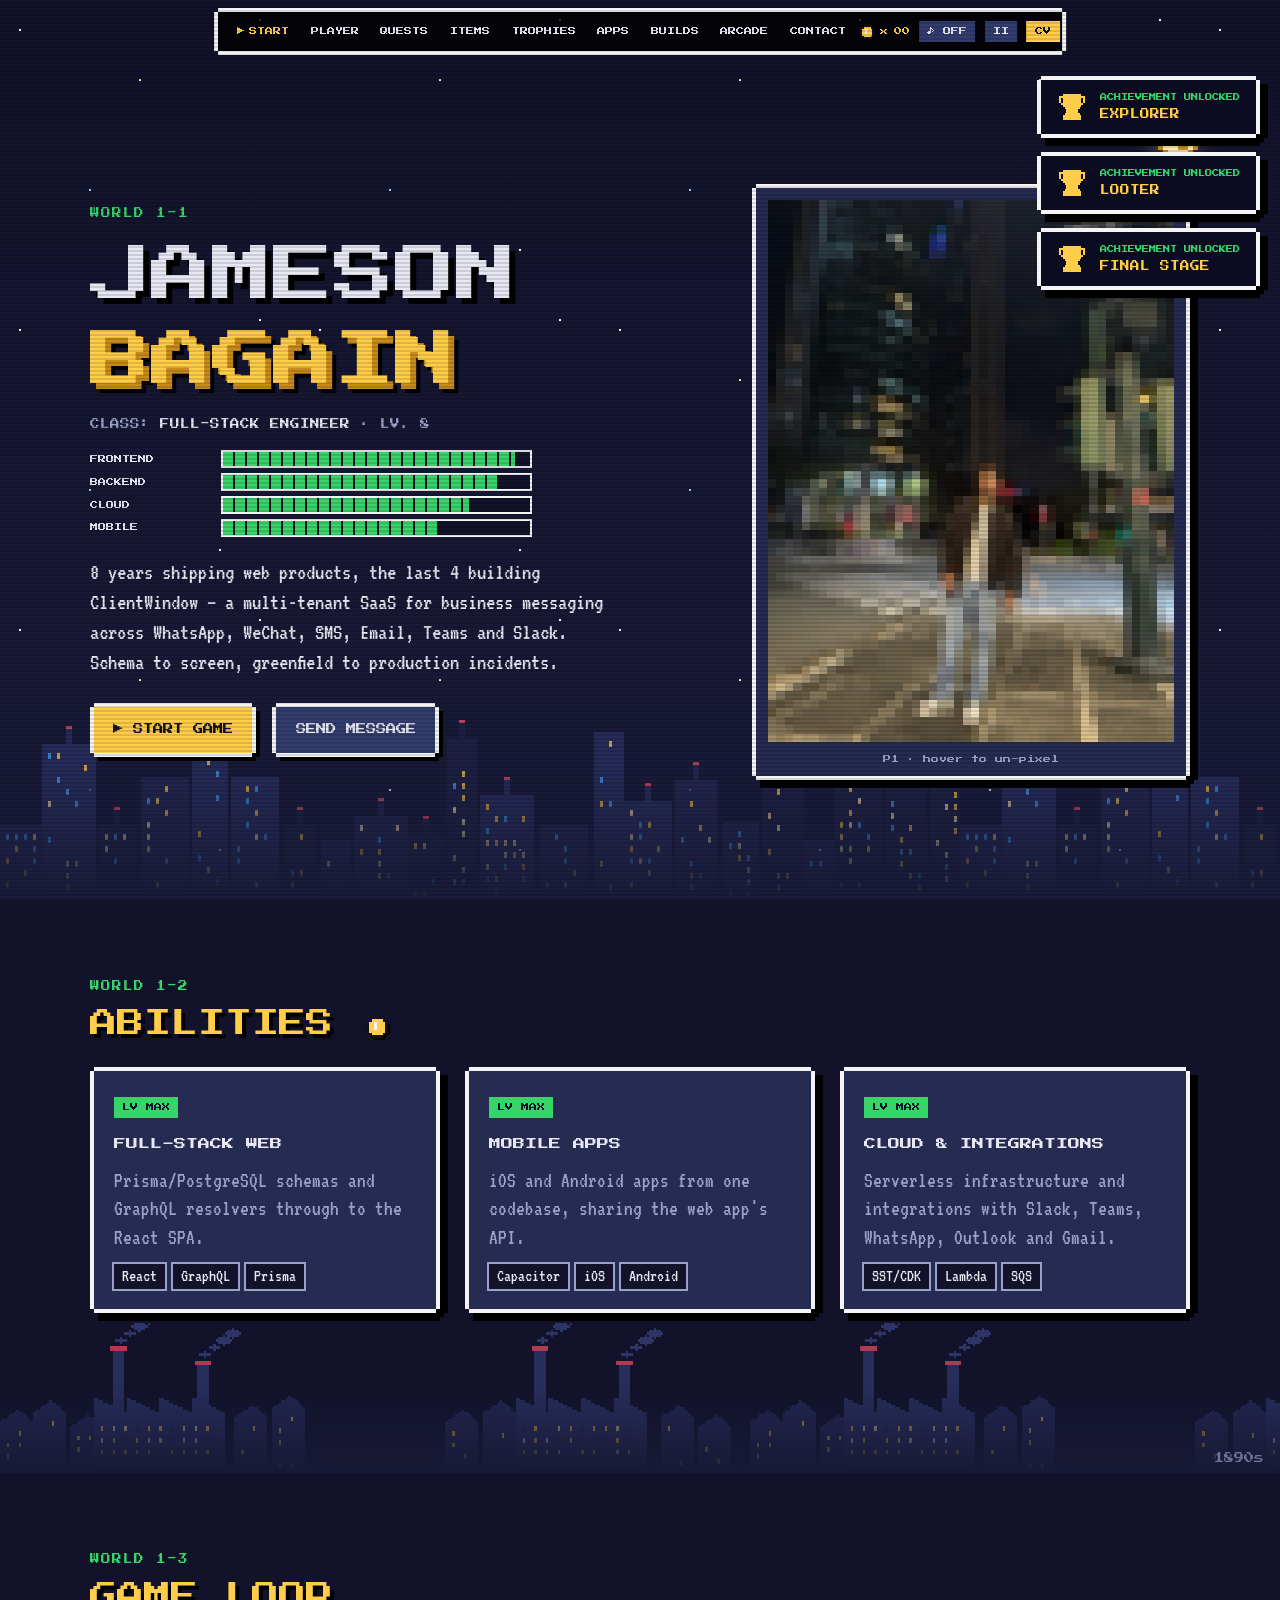
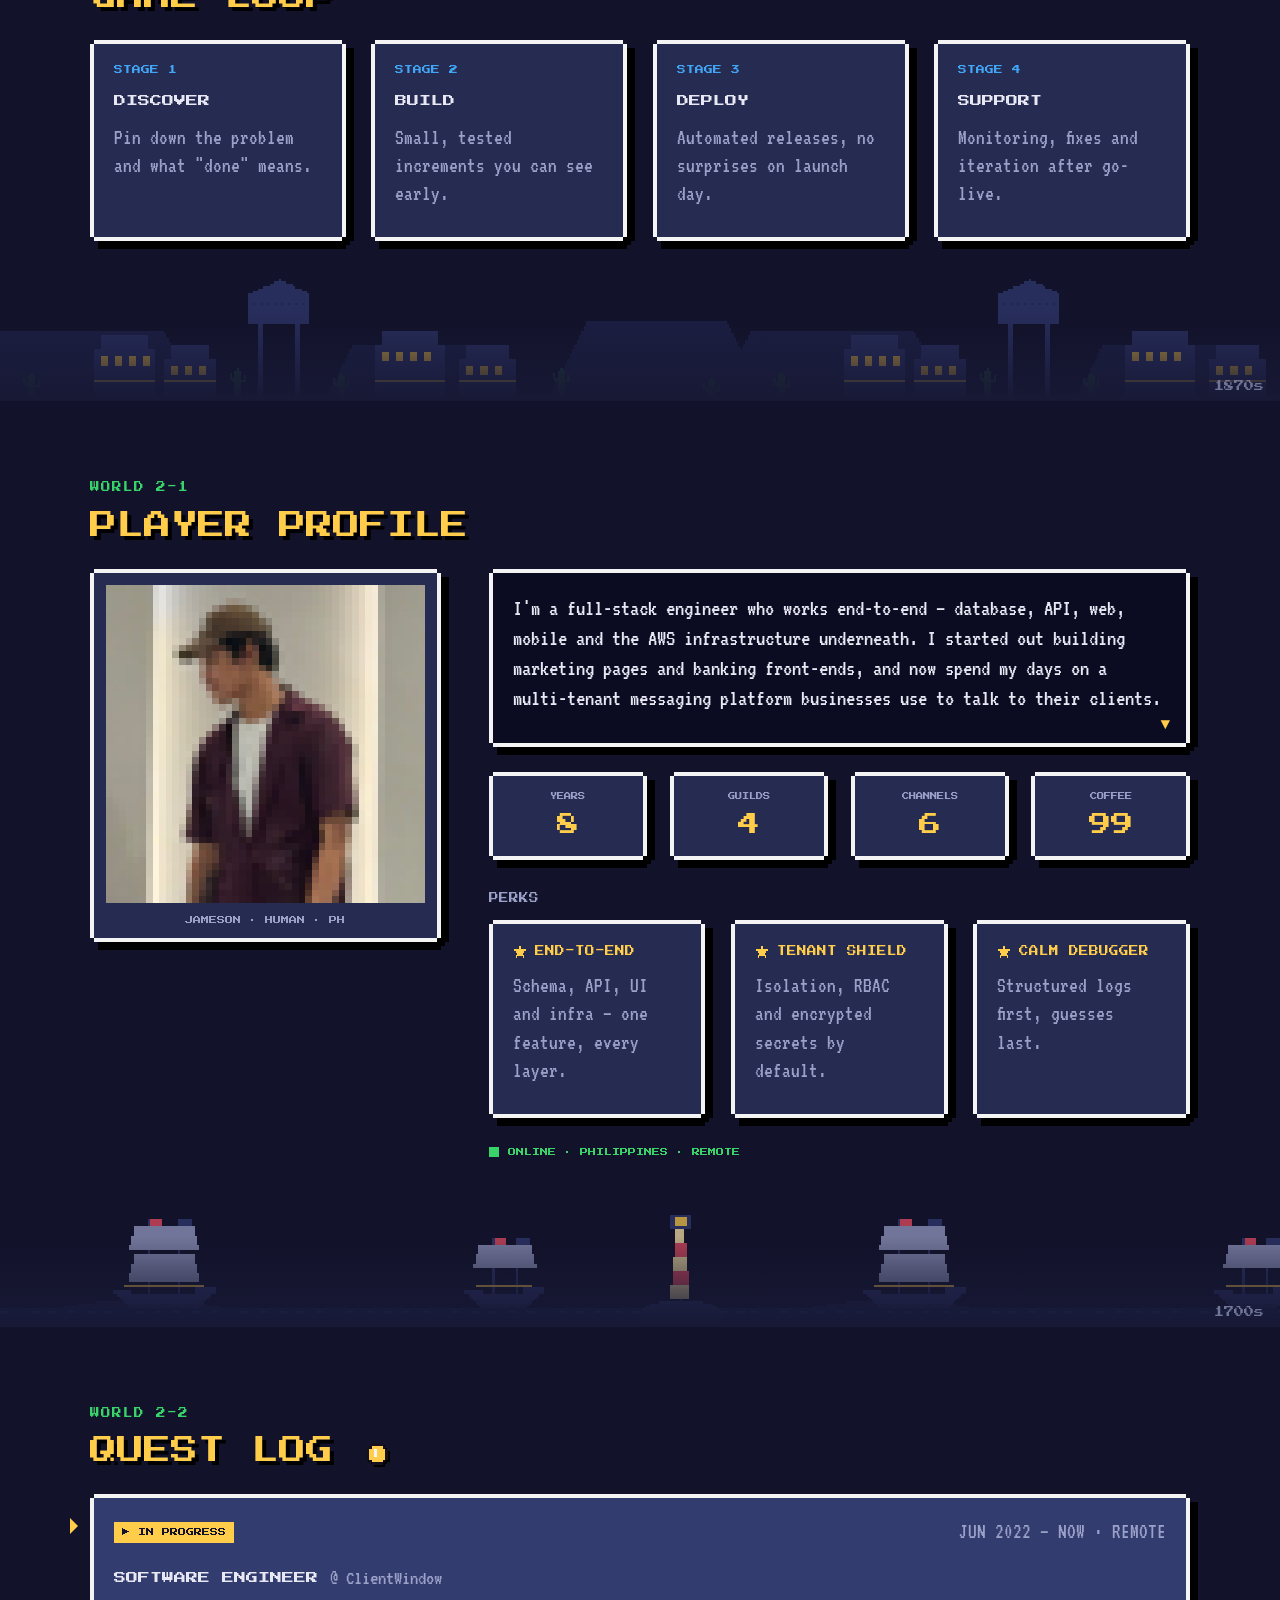
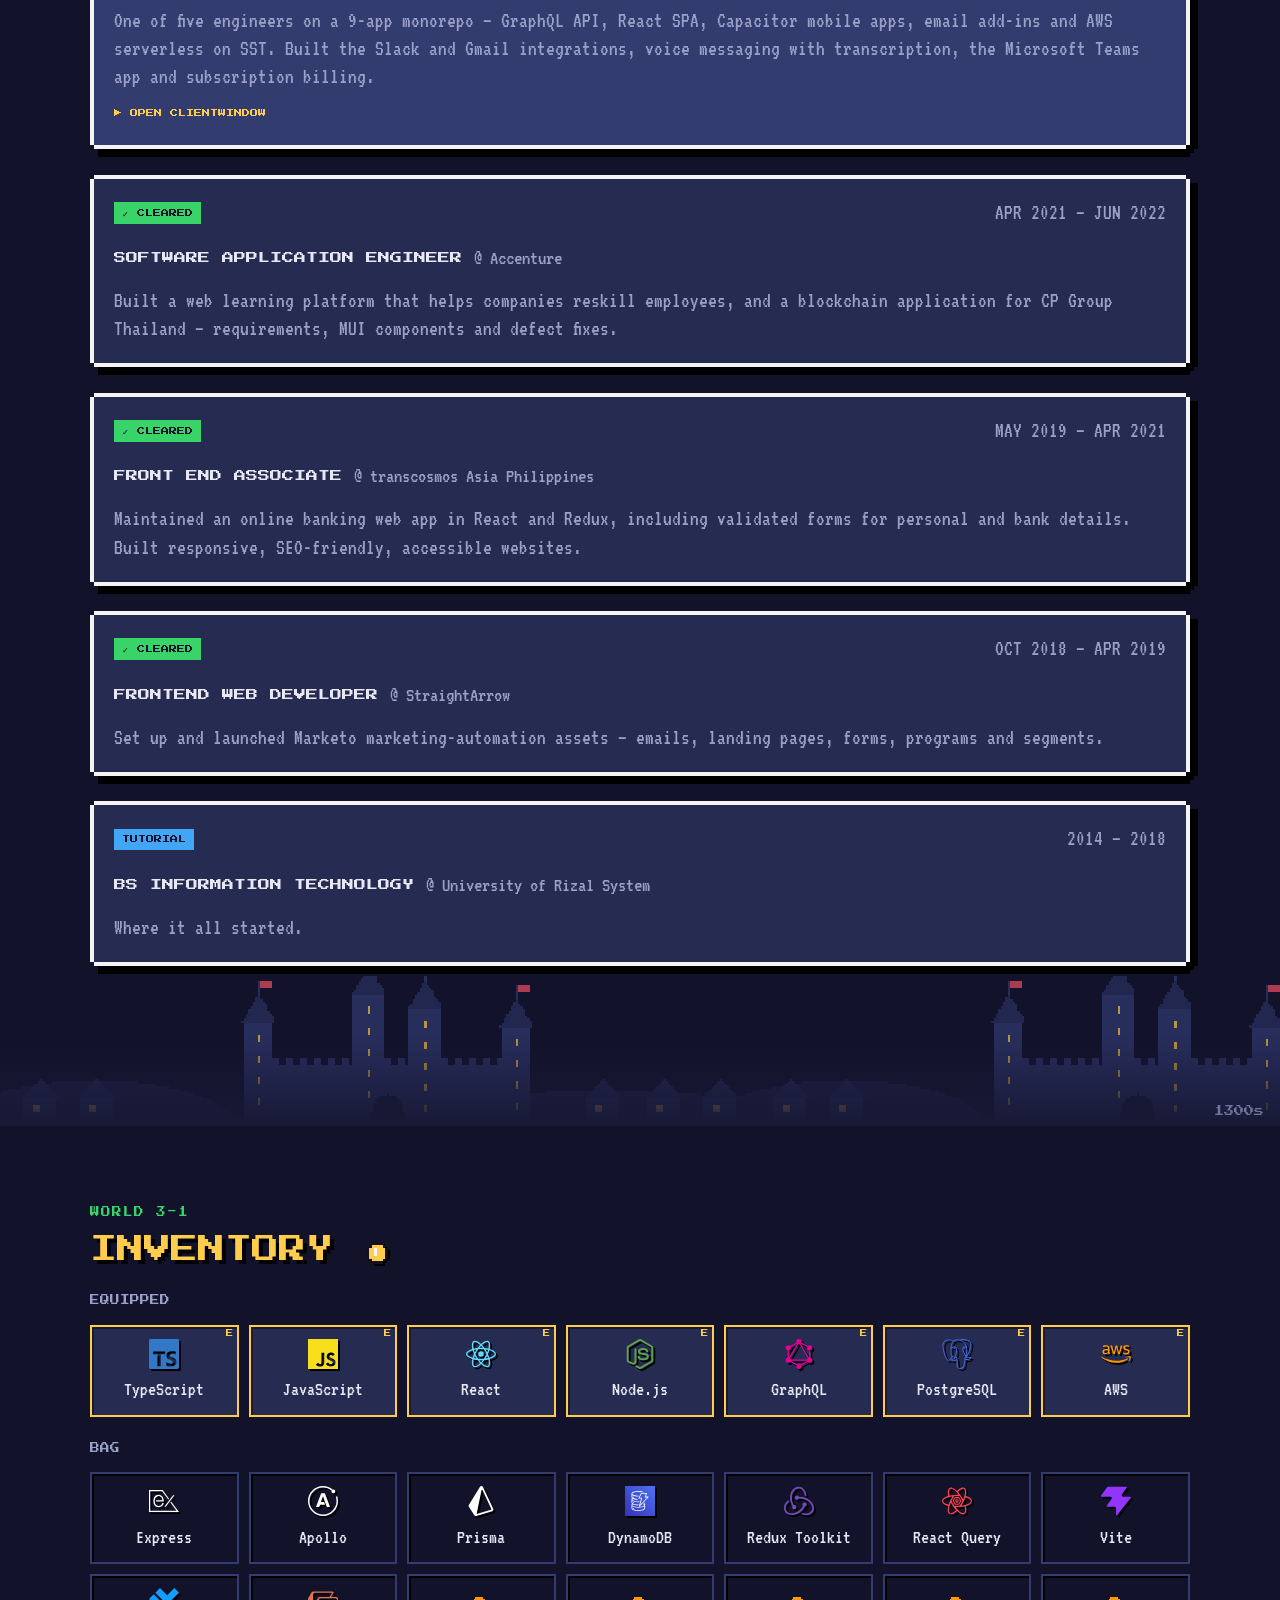
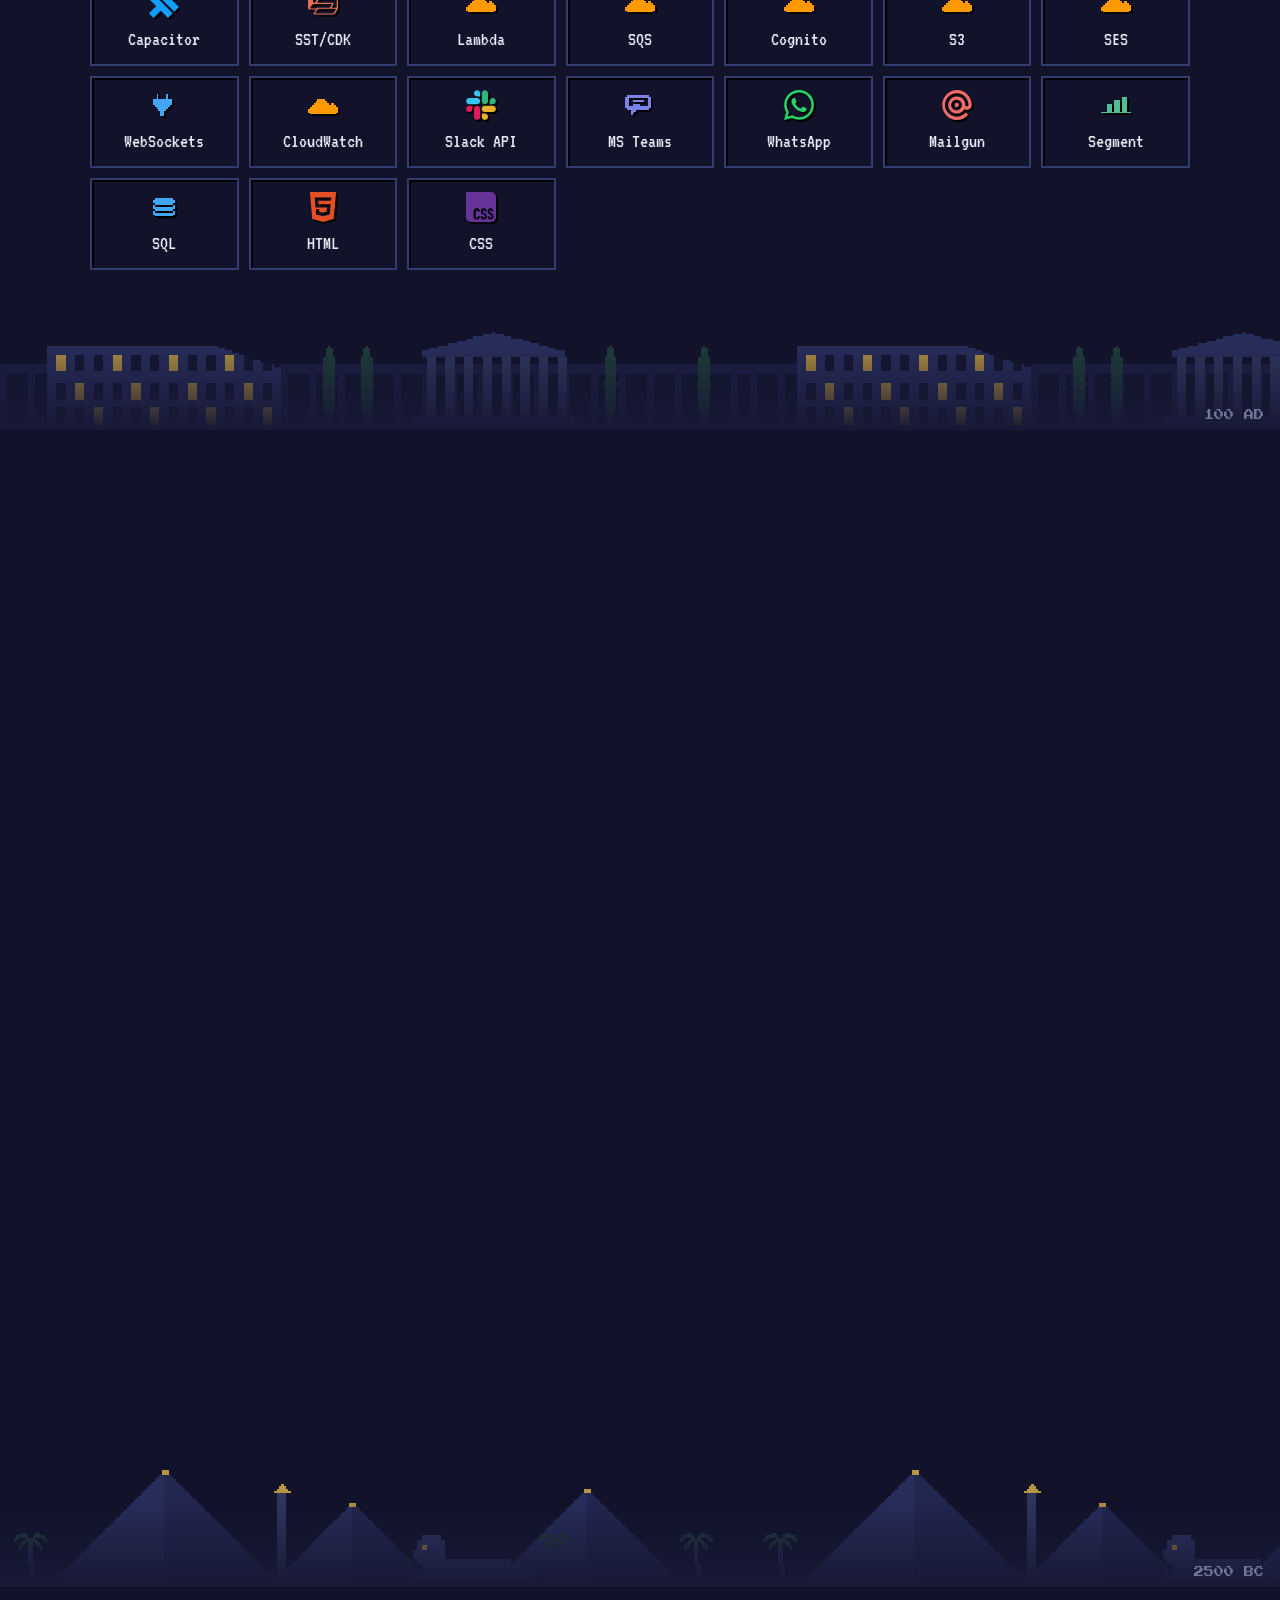
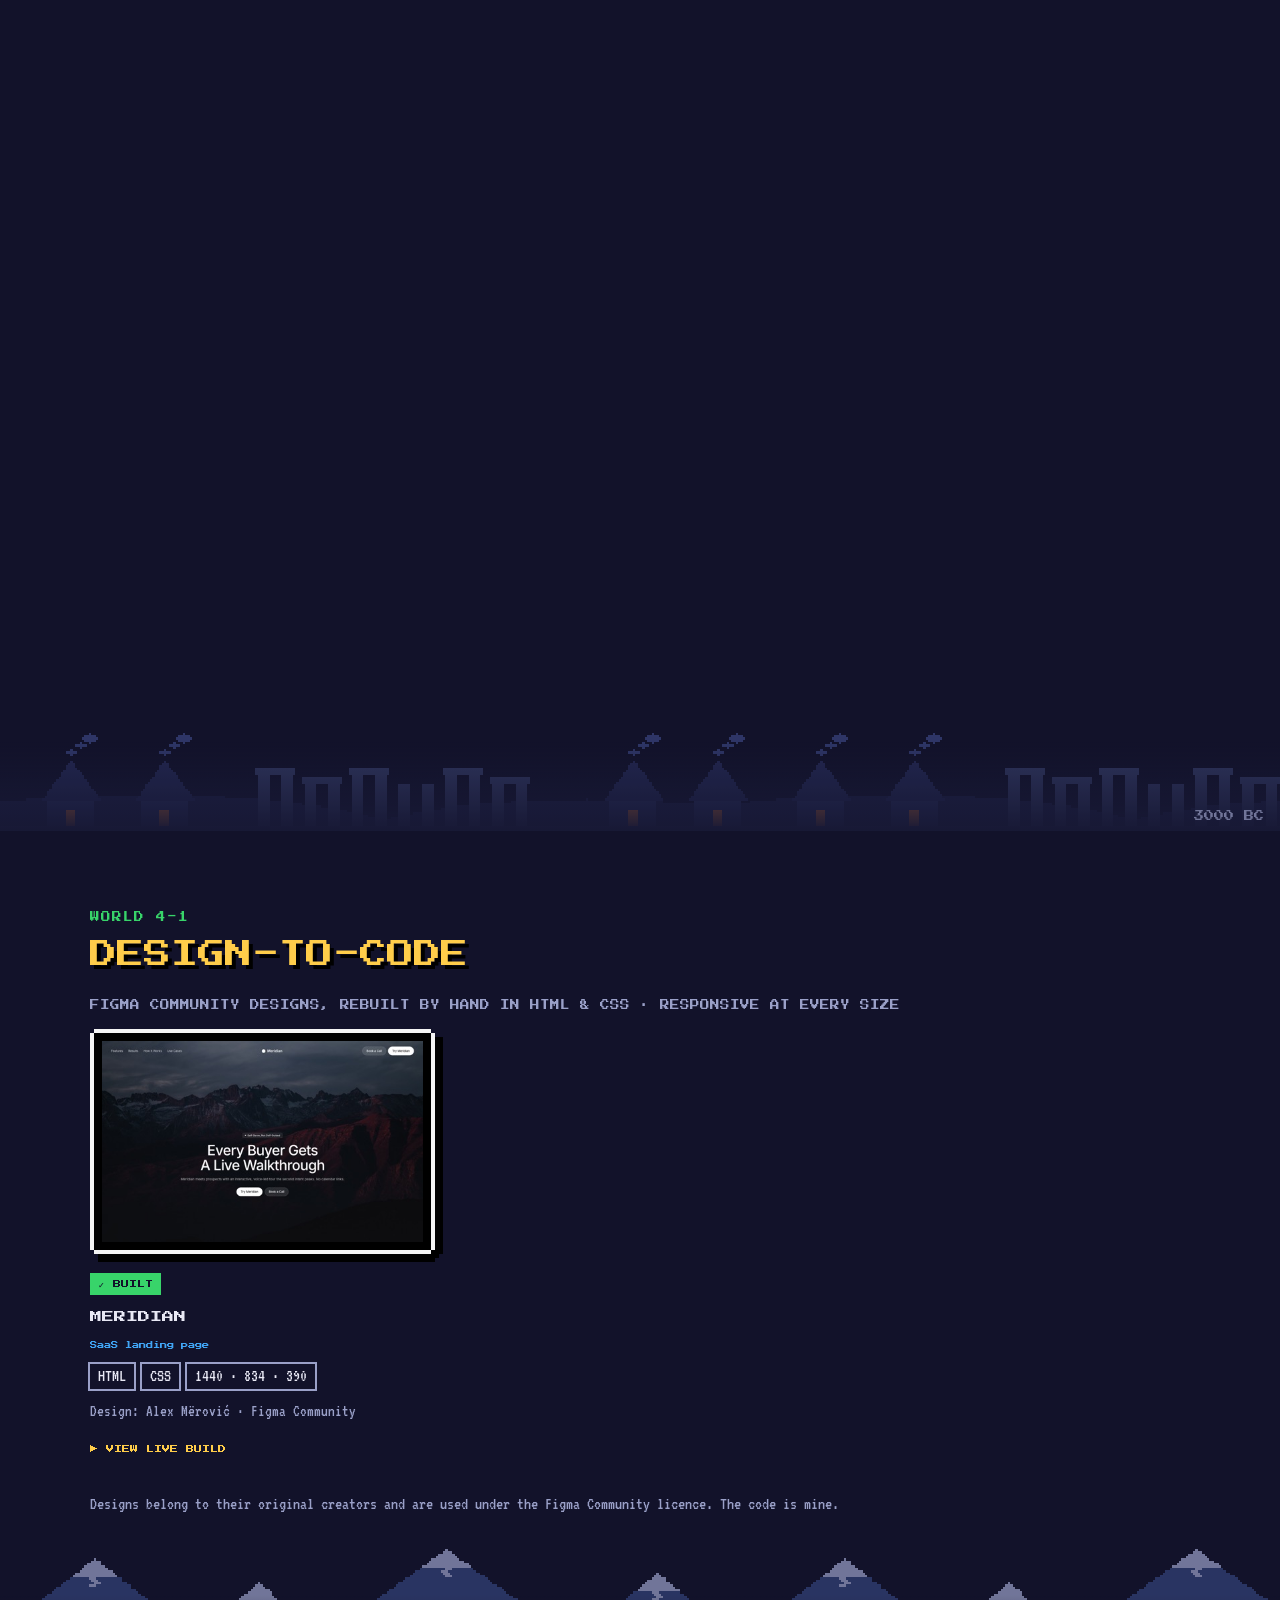
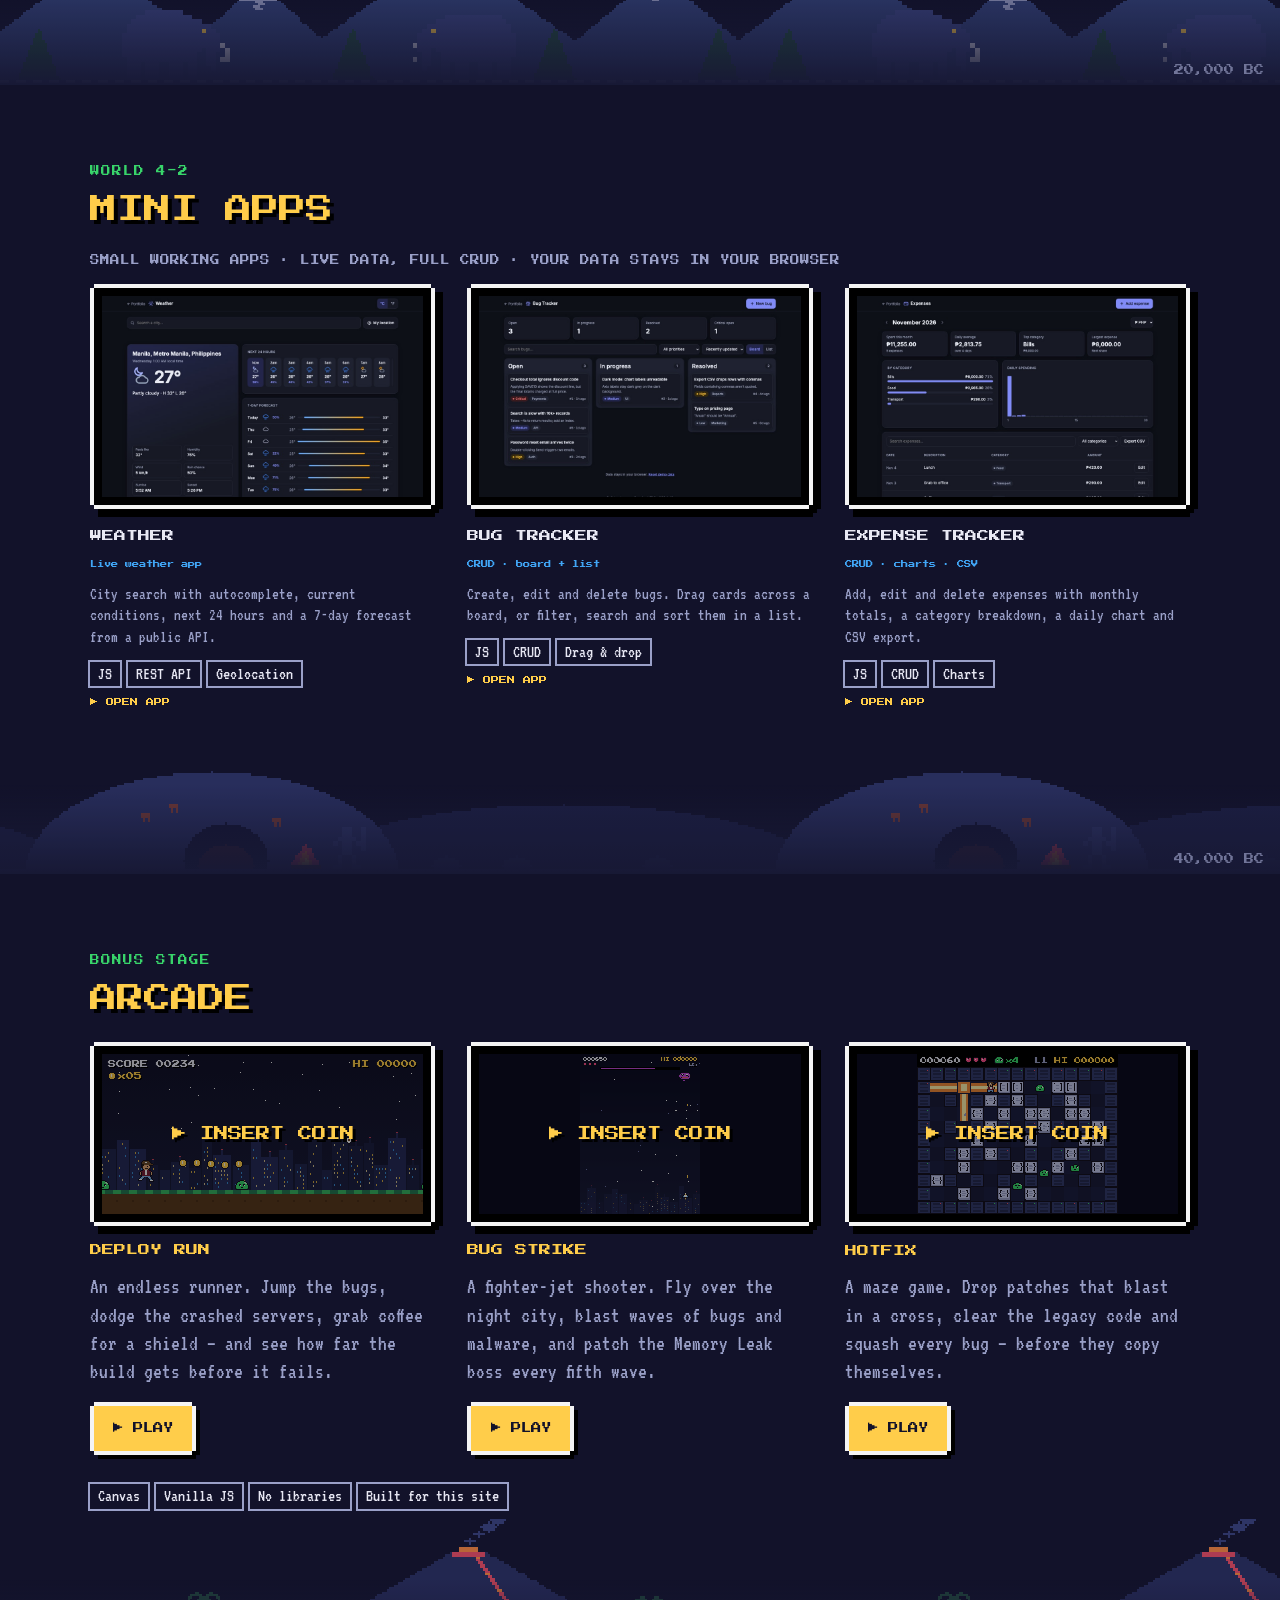
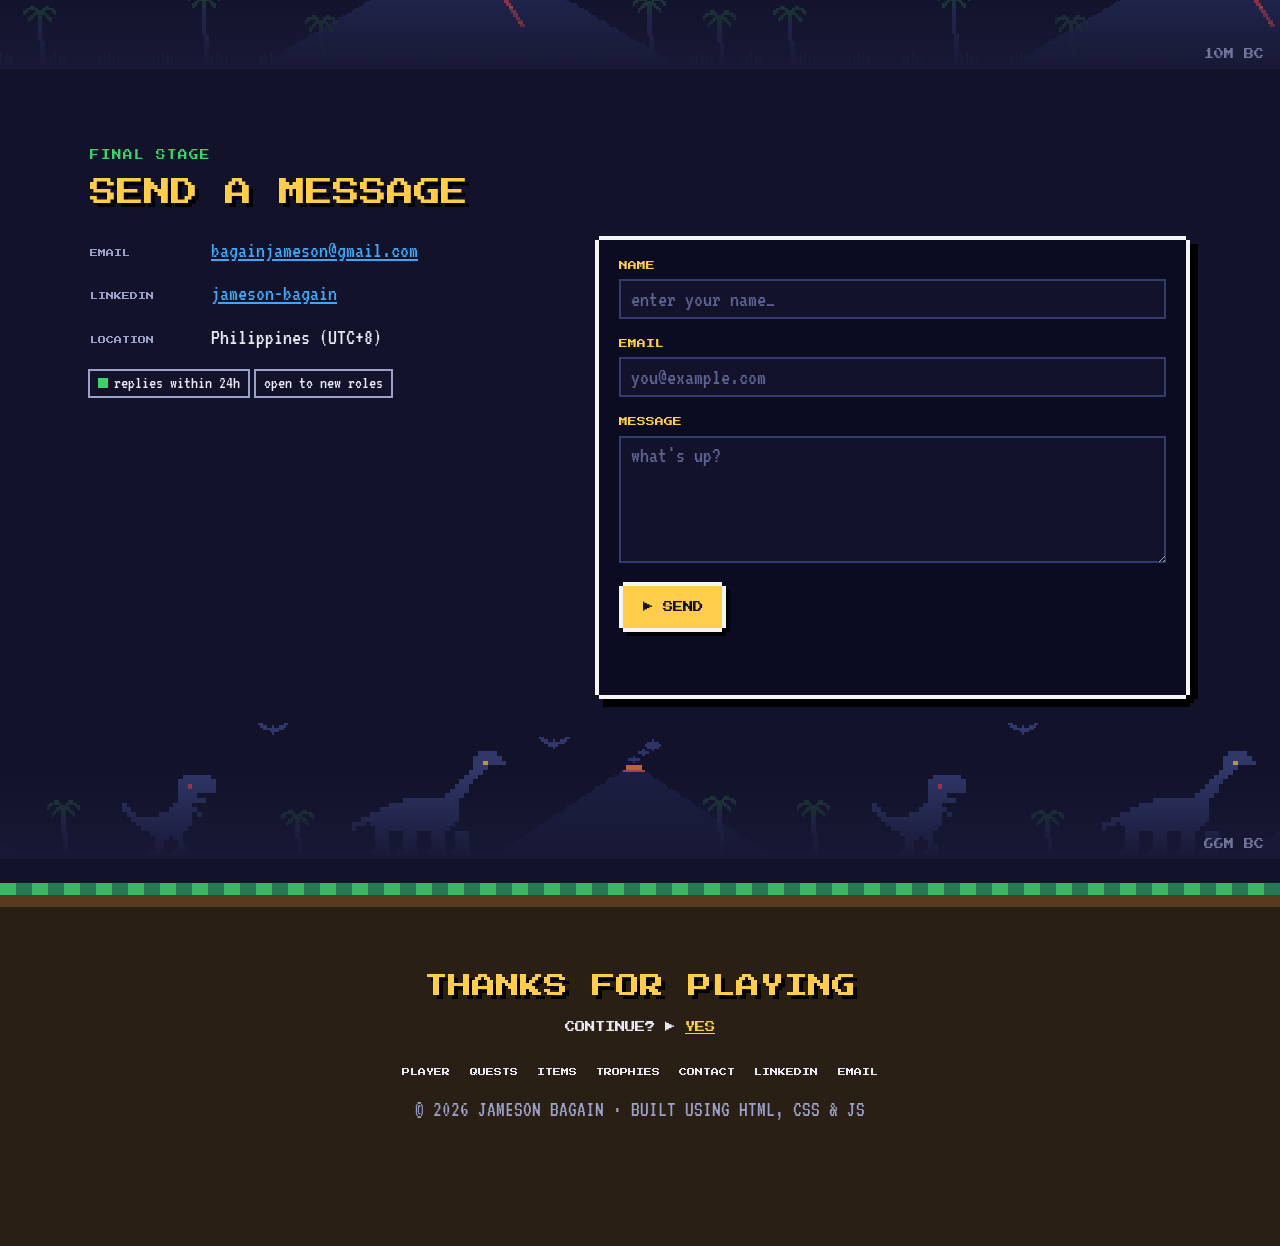
==== commit b430890a: "Show the title screen once per visit, not on every return" ====
--- a/index.html
+++ b/index.html
@@ -12,6 +12,8 @@
   <link rel="preconnect" href="https://fonts.gstatic.com" crossorigin />
   <link href="https://fonts.googleapis.com/css2?family=Press+Start+2P&family=VT323&display=swap" rel="stylesheet" />
   <link rel="stylesheet" href="styles.css" />
+  <!-- Title screen shows once per visit; skip it when coming back from a sub-page -->
+  <script>try { if (sessionStorage.getItem("splash-seen")) document.documentElement.classList.add("splash-seen"); } catch {}</script>
   <!-- Umami analytics (cookieless) -->
   <script defer src="https://cloud.umami.is/script.js" data-website-id="95001d0a-5658-4602-acd8-d618714c005c" data-domains="jameson-hub.github.io"></script>
 </head>
--- a/styles.css
+++ b/styles.css
@@ -546,7 +546,7 @@
 #mini .build h3 { margin-top: 1.4rem; } /* no status tag above the title, unlike build cards */
 
 /* Time travel: each section's backdrop steps further back in history, ending with dinosaurs */
-.era { position: absolute; left: 0; right: 0; bottom: 0; height: 192px; background: var(--scene) repeat-x left bottom / 960px 192px; image-rendering: pixelated; opacity: .7; pointer-events: none; z-index: 0; }
+.era { position: absolute; left: 0; right: 0; bottom: 0; height: 150px; background: var(--scene) repeat-x left bottom / 750px 150px; image-rendering: pixelated; opacity: .7; pointer-events: none; z-index: 0; }
 .era::after { content: ""; position: absolute; inset: 0; background: linear-gradient(to top, var(--night-2), transparent 60%); }
 .era::before { content: attr(data-era); position: absolute; right: 16px; bottom: 10px; z-index: 1; font: 10px var(--font-px); color: var(--muted); }
 .section > .wrap { position: relative; z-index: 1; }
@@ -561,5 +561,7 @@
 .era-caves { --scene: url("assets/sprites/era-caves.svg"); }
 .era-jungle { --scene: url("assets/sprites/era-jungle.svg"); }
 .era-dinos { --scene: url("assets/sprites/era-dinos.svg"); }
-.section:has(> .era) { padding-bottom: 150px; }
-@media (max-width: 860px) { .era { height: 128px; background-size: 640px 128px; } .section:has(> .era) { padding-bottom: 100px; } }
+/* Bottom padding >= scene height, so the scene never sits behind text */
+.section:has(> .era) { padding-bottom: 160px; }
+@media (max-width: 860px) { .era { height: 100px; background-size: 500px 100px; } .section:has(> .era) { padding-bottom: 110px; } }
+.splash-seen .splash { display: none; }
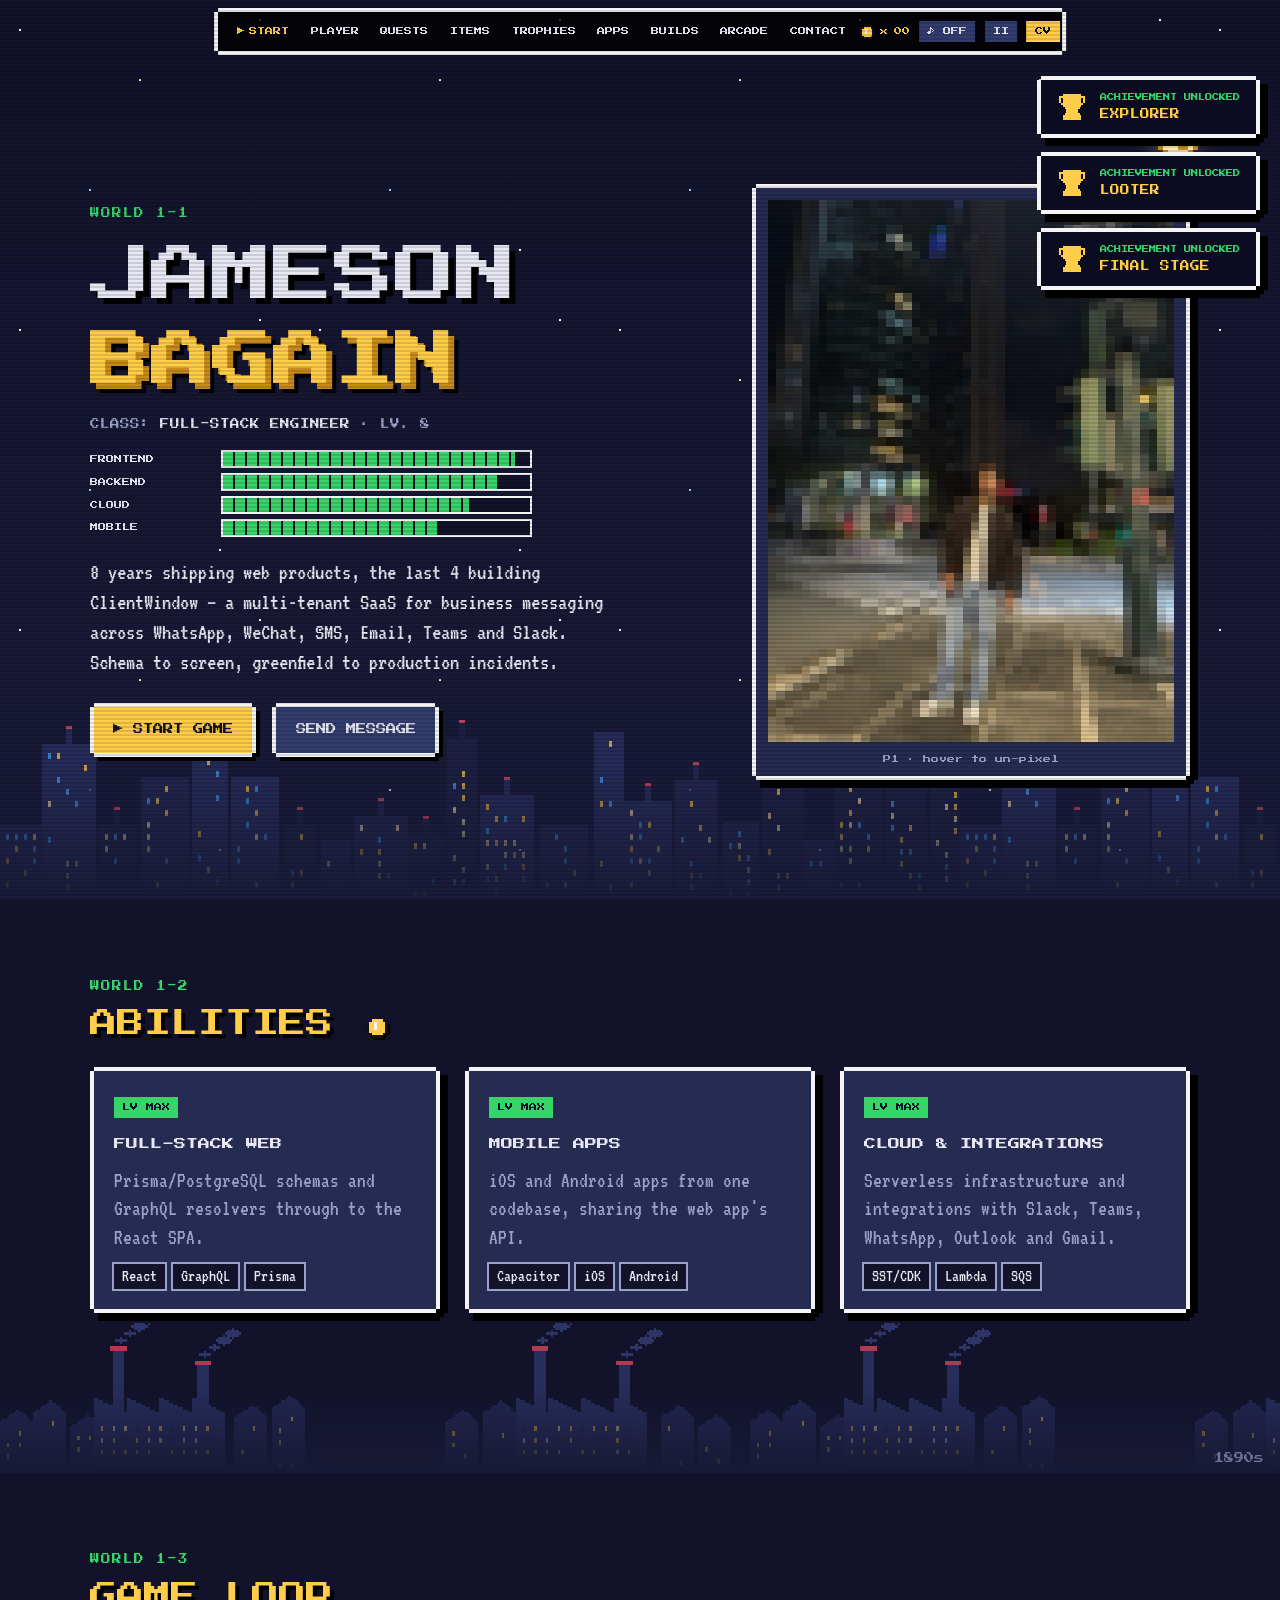
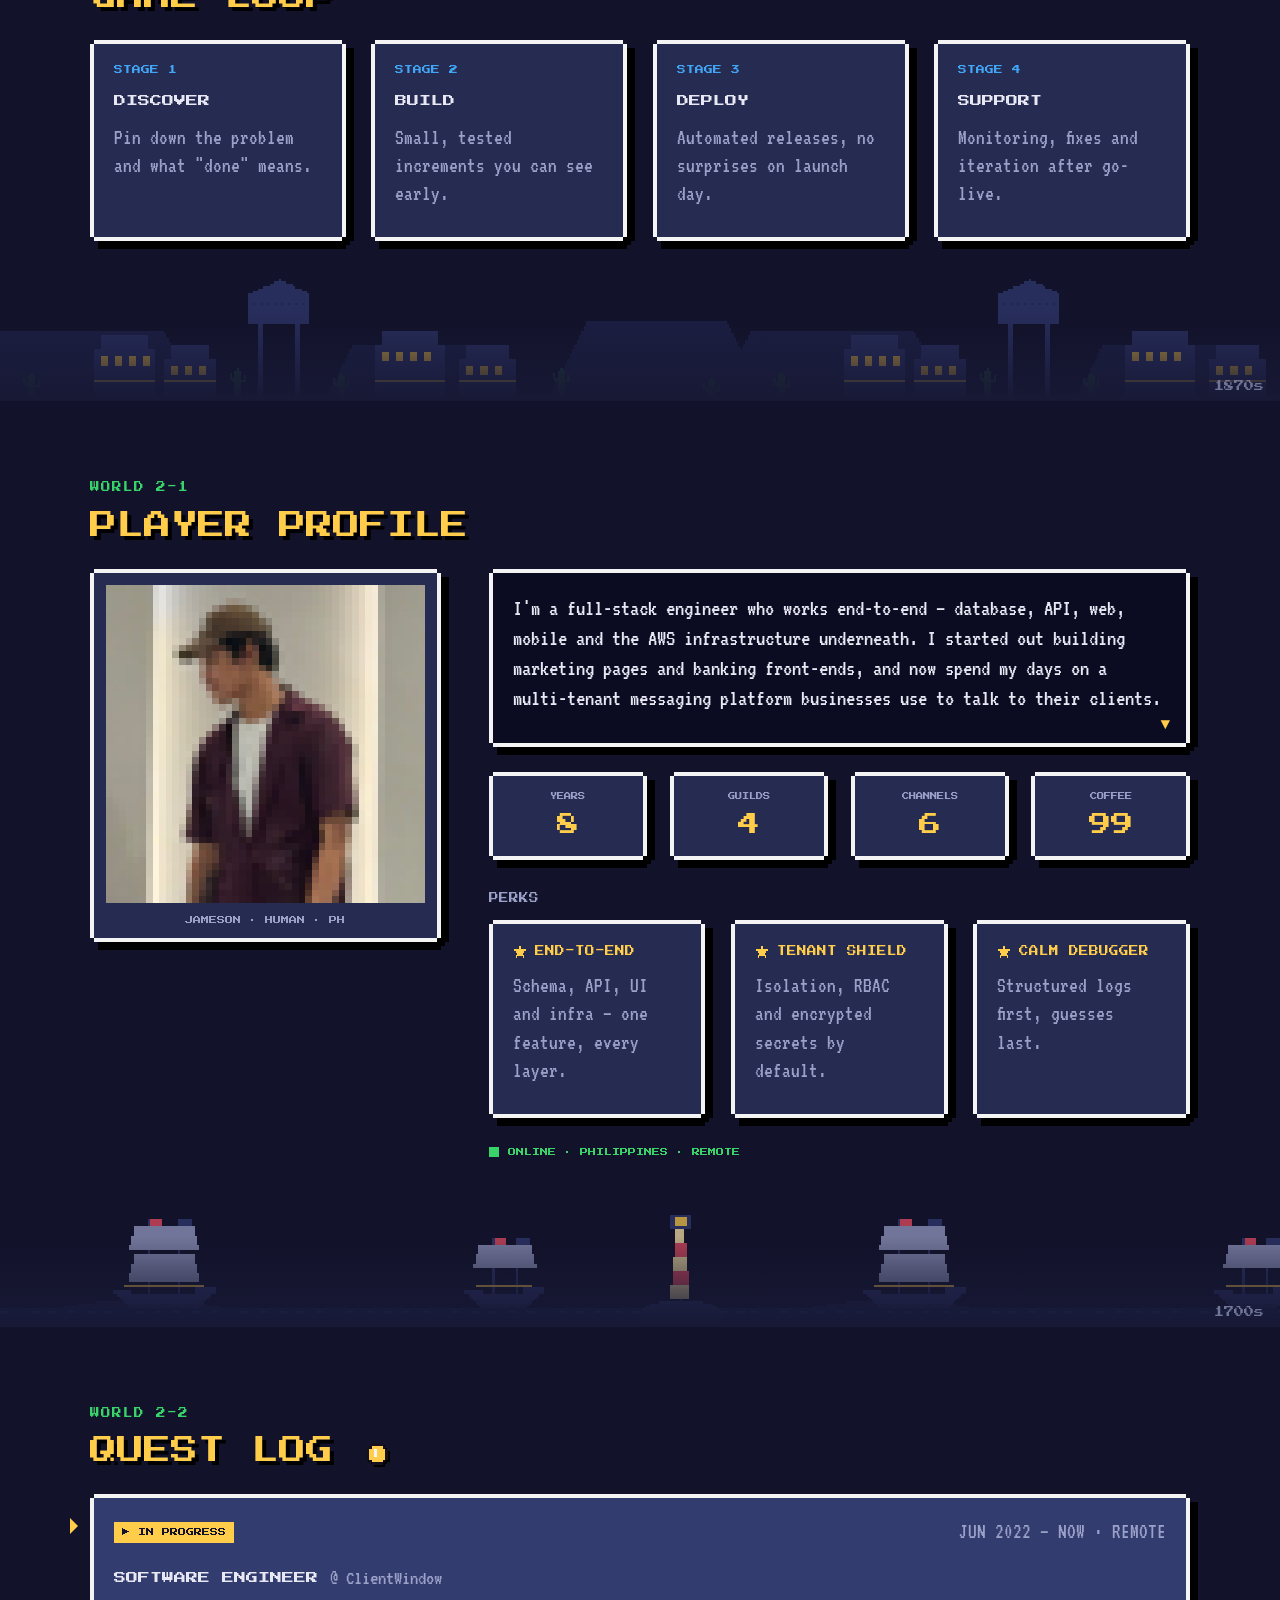
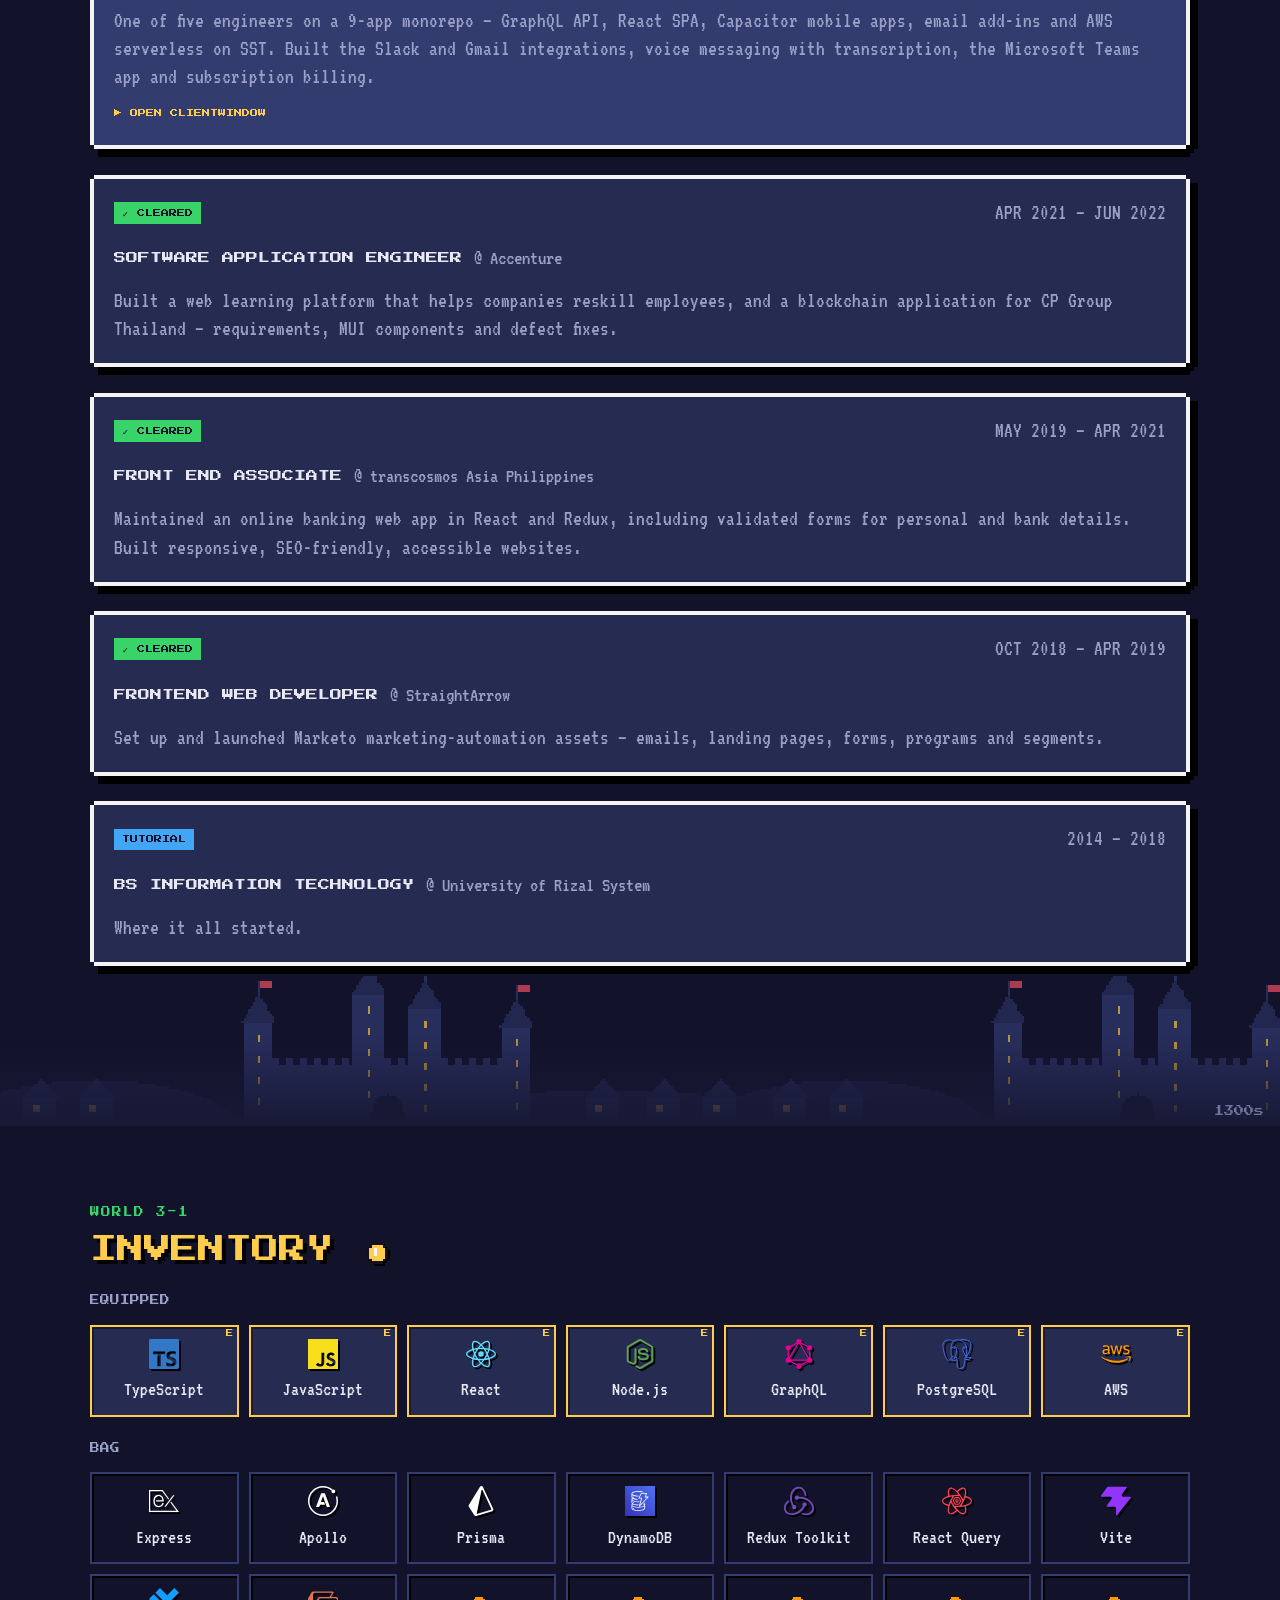
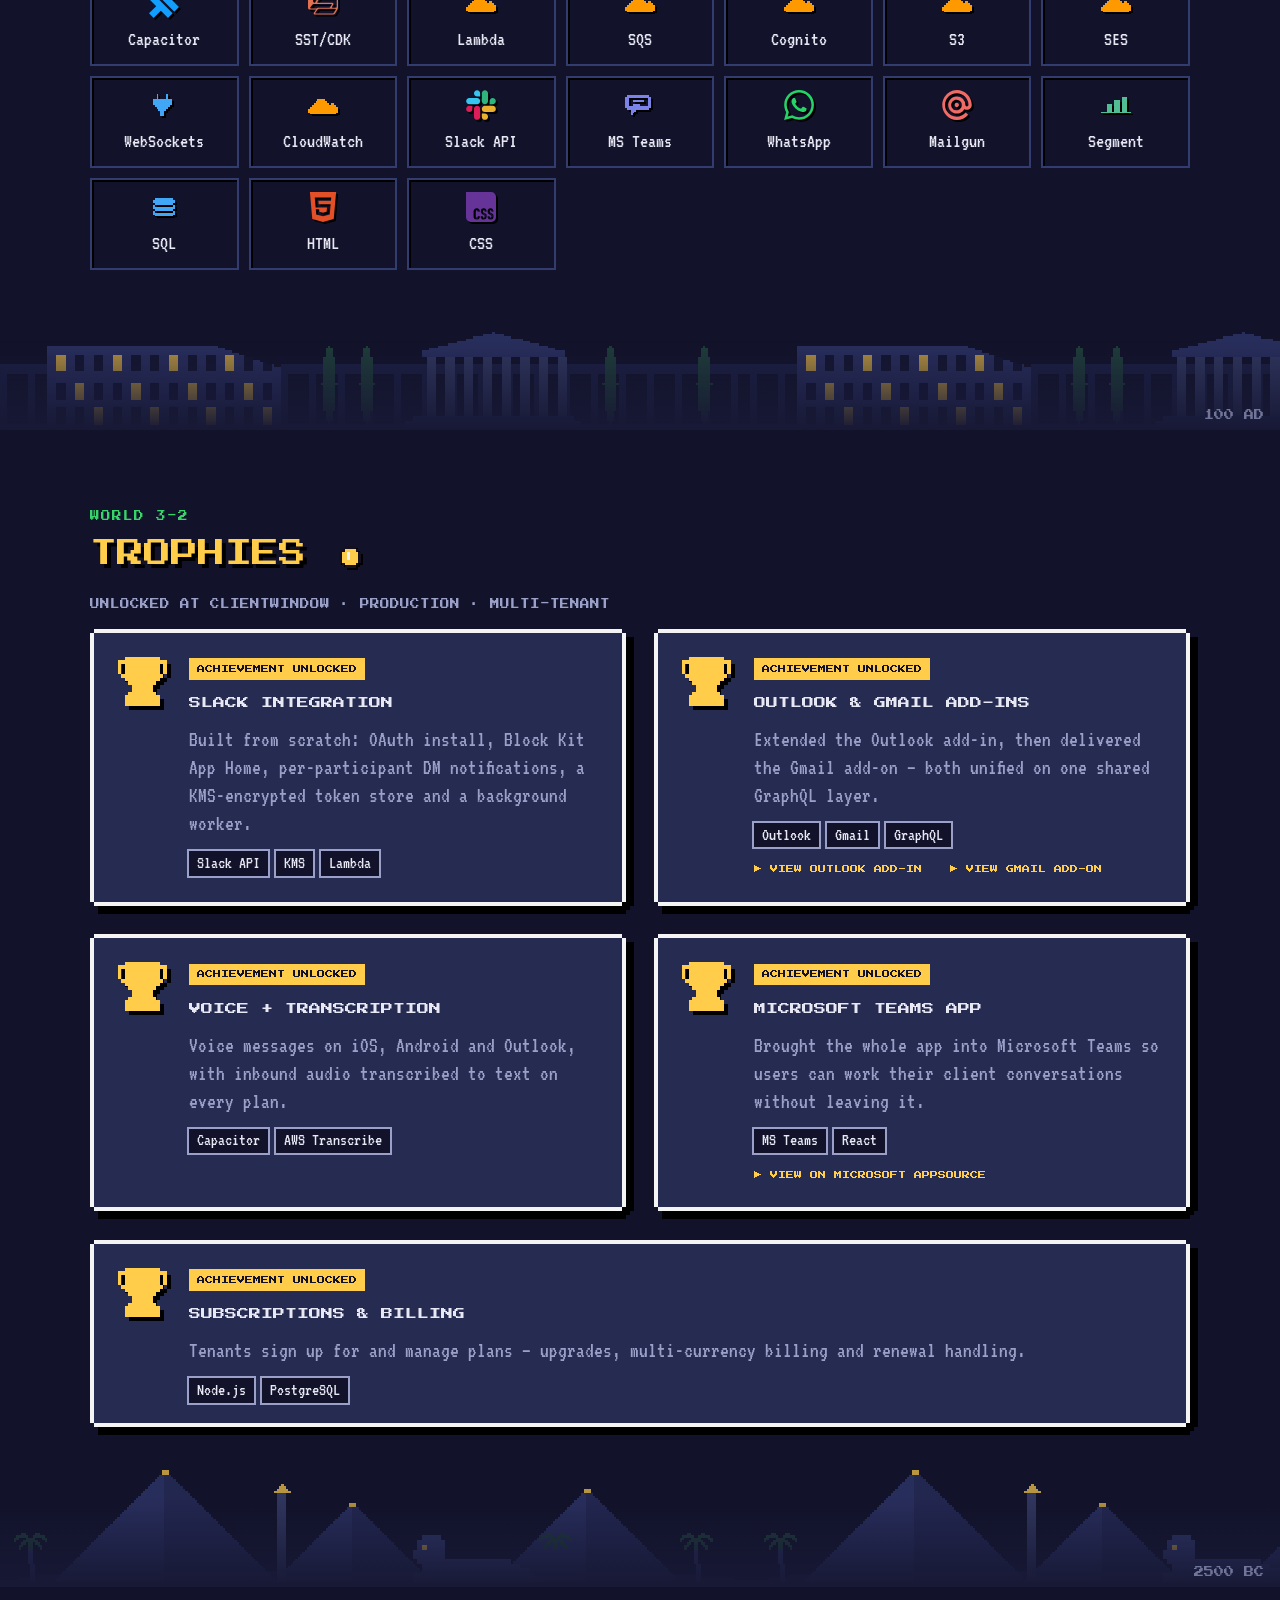
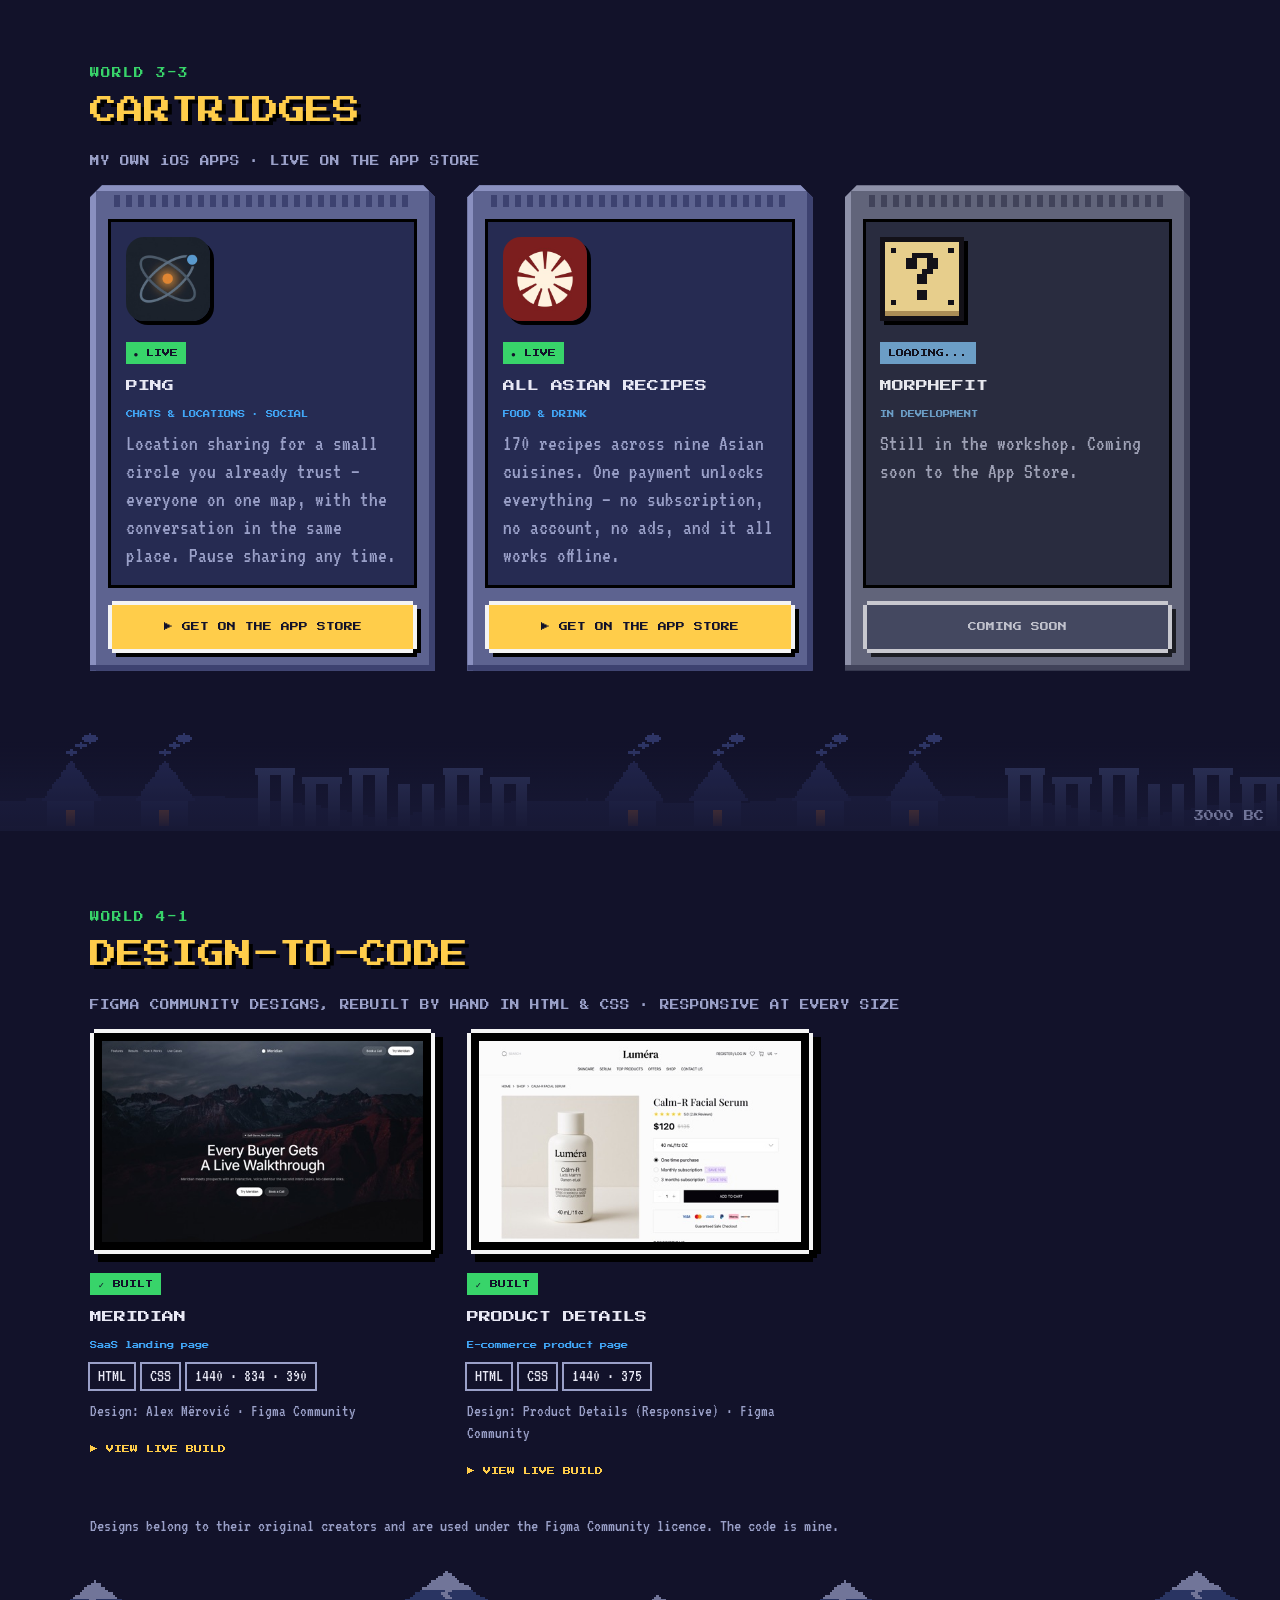
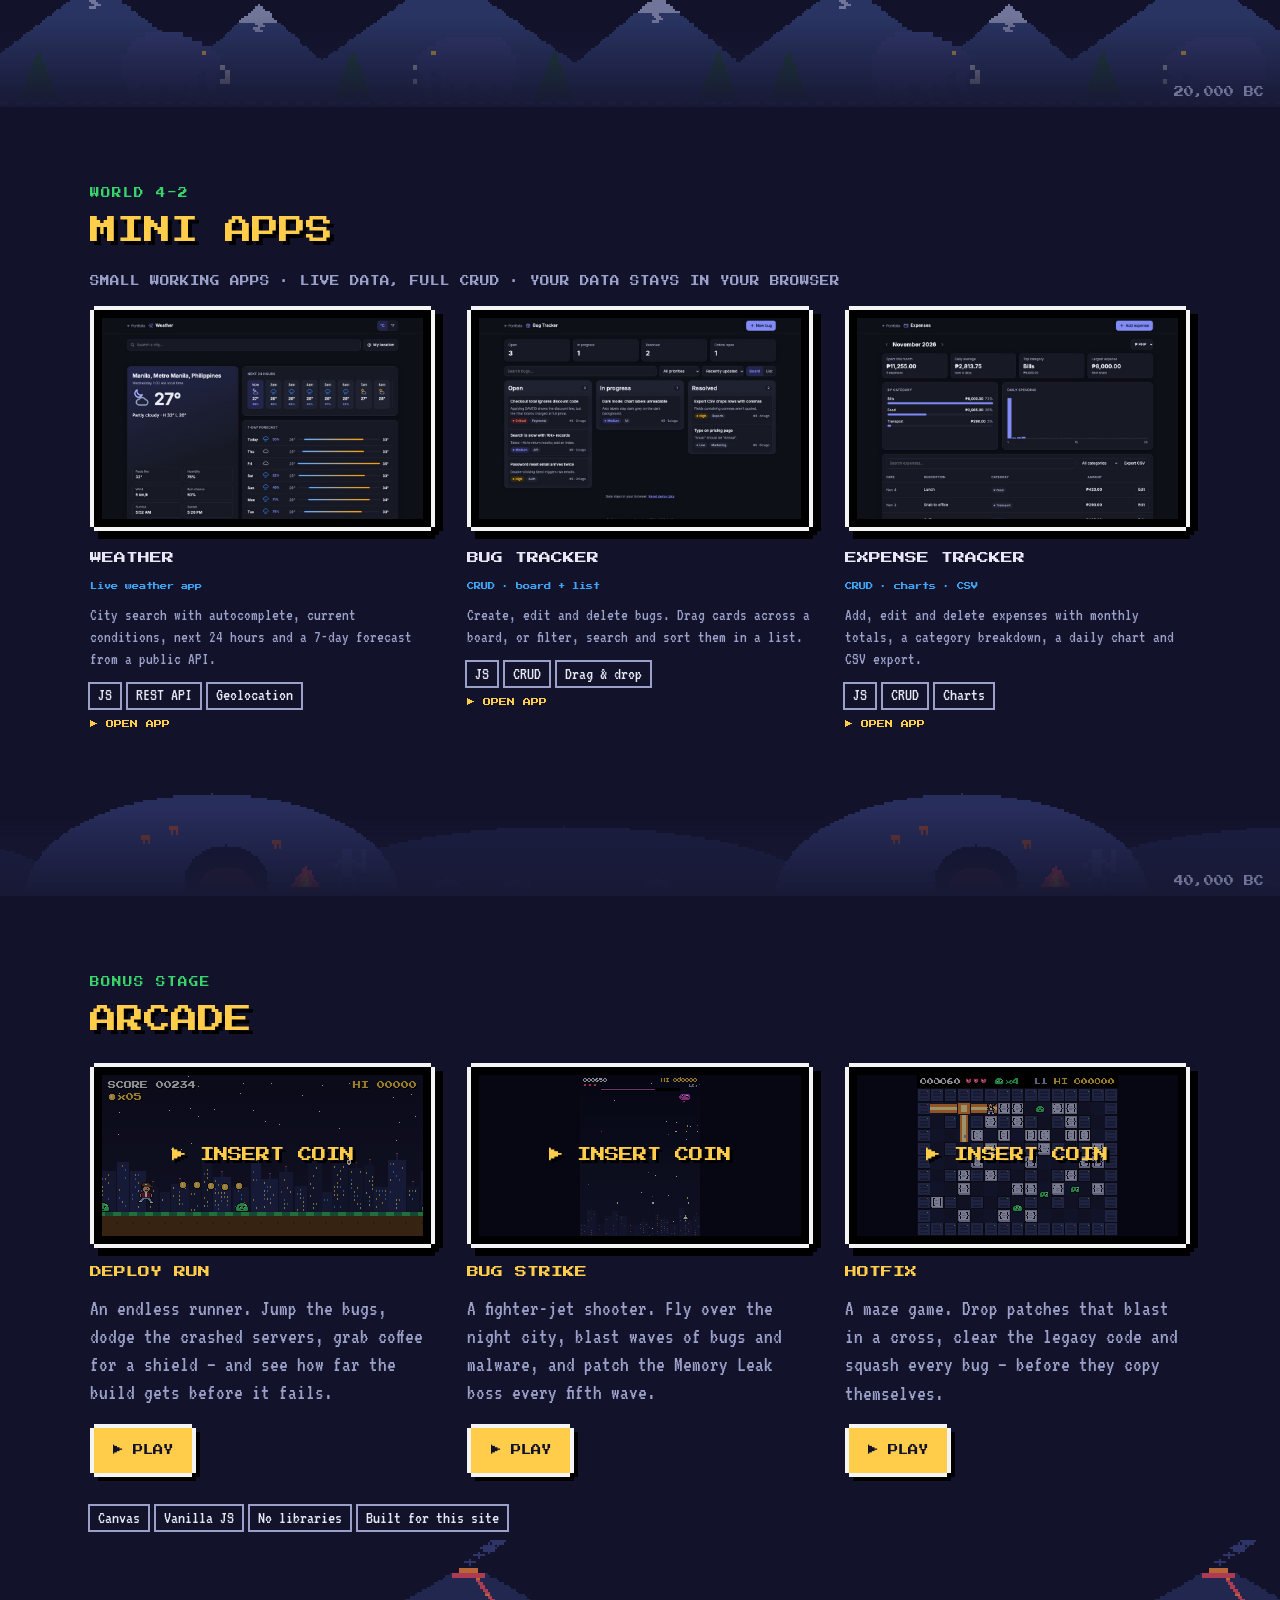
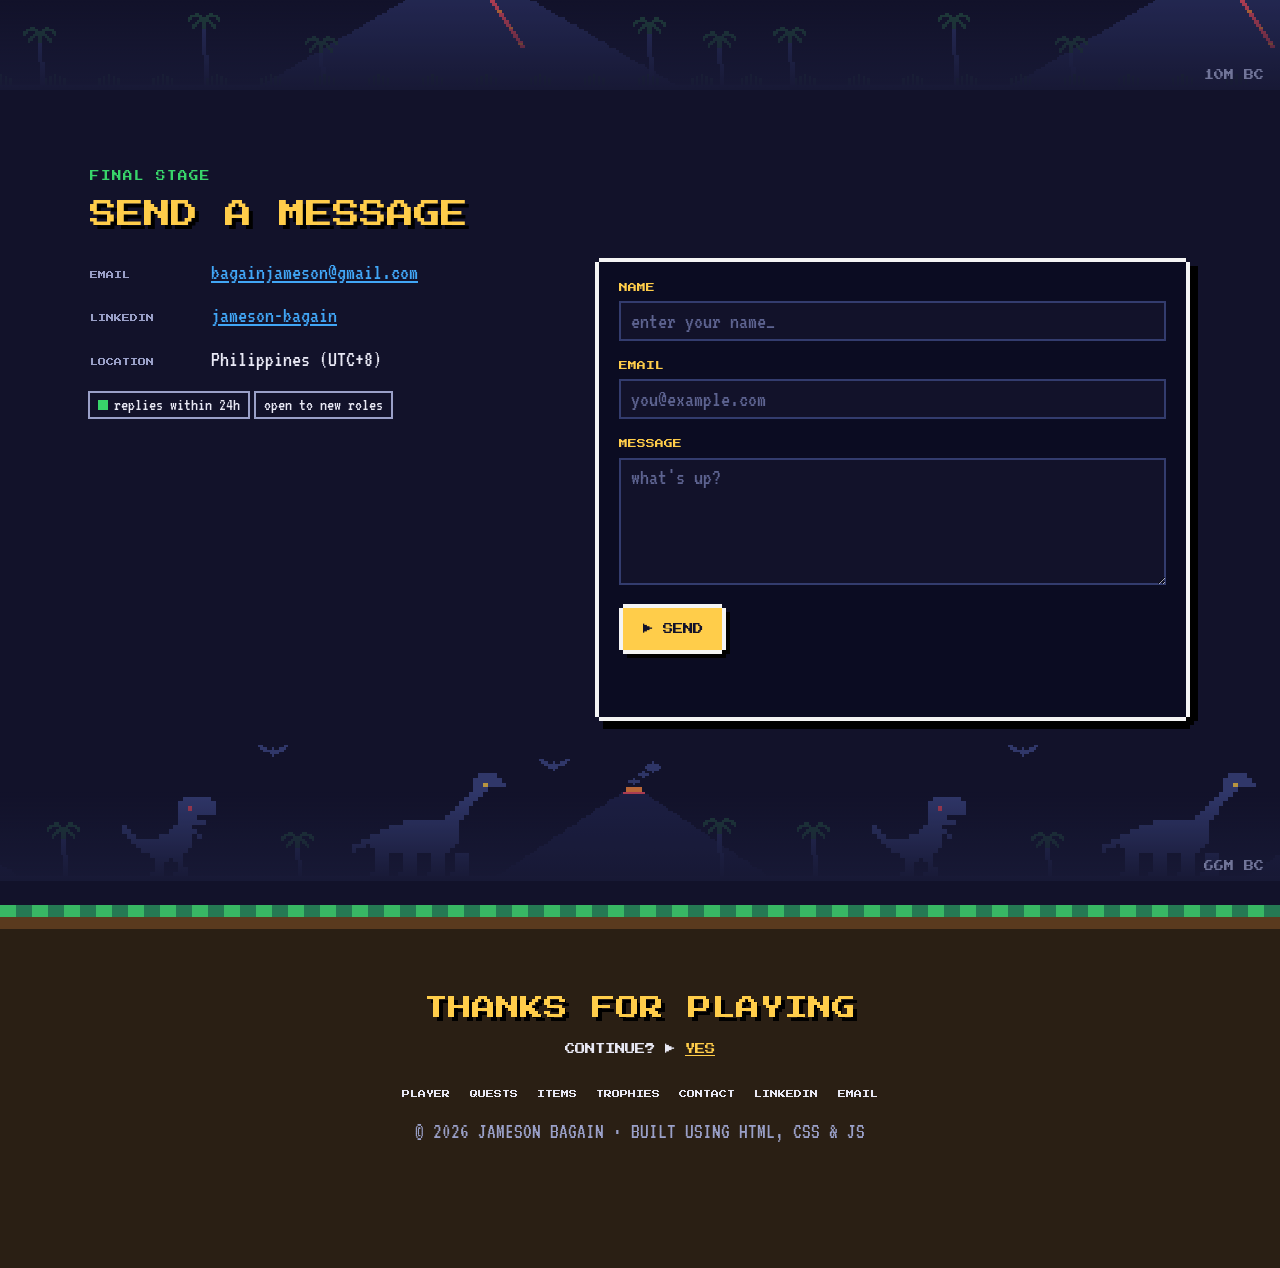
==== commit 7ce82162: "Add Product Details design-to-code build" ====
--- a/index.html
+++ b/index.html
@@ -448,7 +448,7 @@
             <p class="build-credit">Design: Home Interior wireframe · Figma Community</p>
             <a class="trophy-link build-link" href="work/home-interior/index.html" data-umami-event="build-open" data-umami-event-build="home-interior">▶ VIEW LIVE BUILD</a>
           </article>
-          <article class="build queued" data-build="product-details">
+          <article class="build" data-build="product-details">
             <a class="build-shot px-box" href="work/product-details/index.html">
               <img src="assets/builds/product-details.jpg" alt="Product Details build preview" loading="lazy" onerror="this.closest('.build').classList.add('queued')" />
               <span class="build-queued"><span>LOADING LEVEL...</span></span>
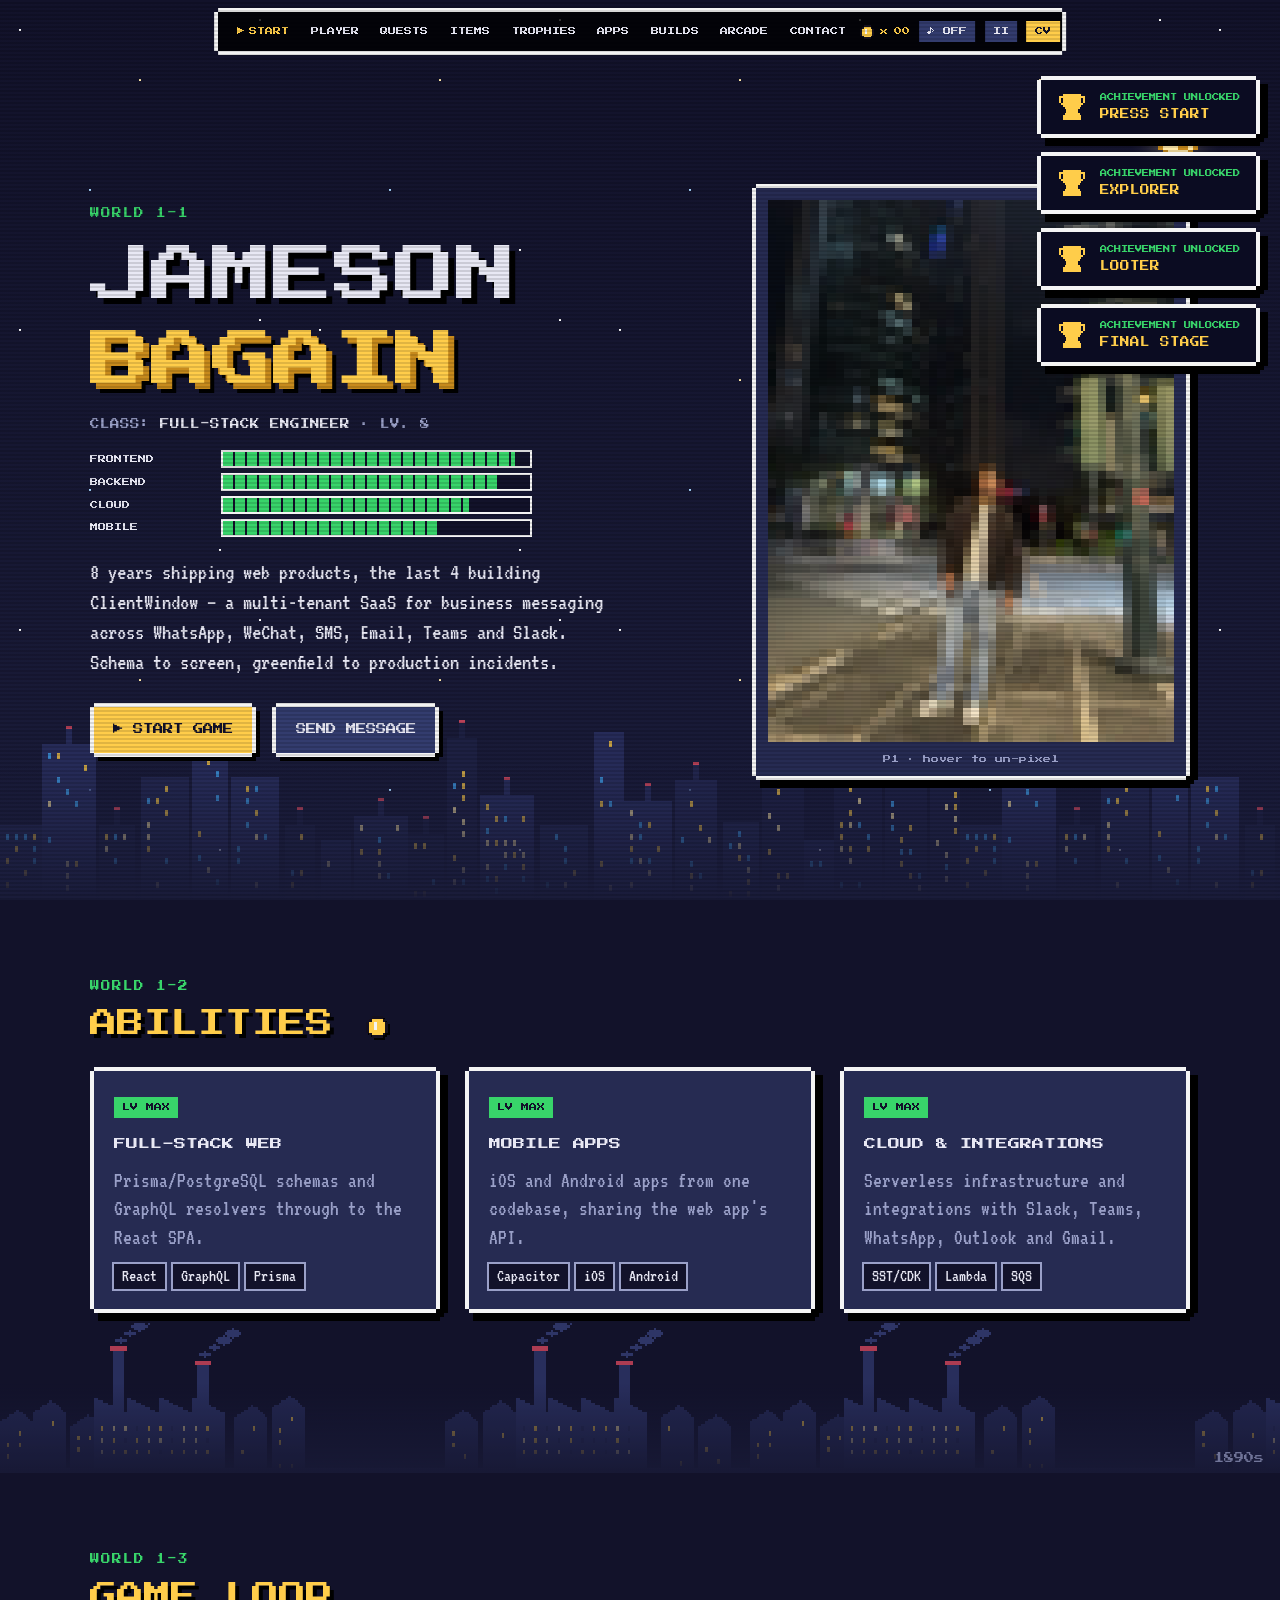
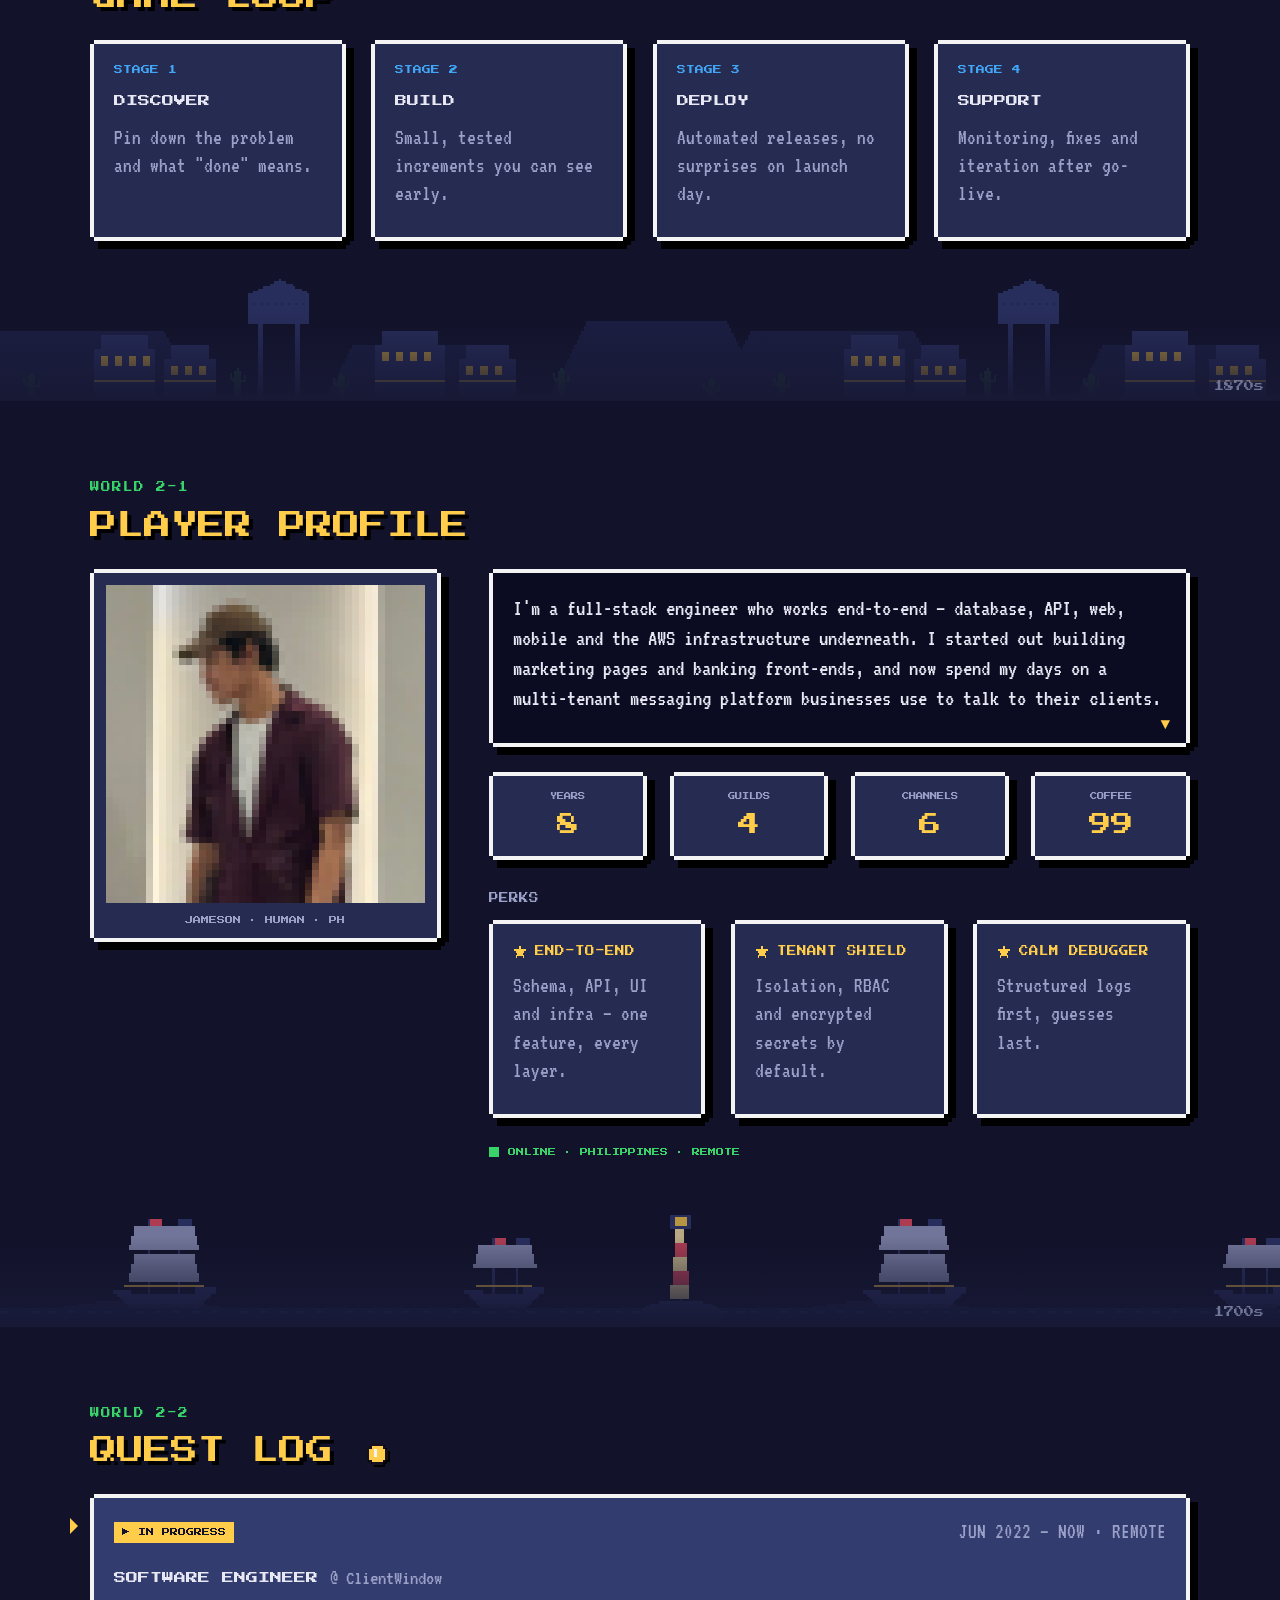
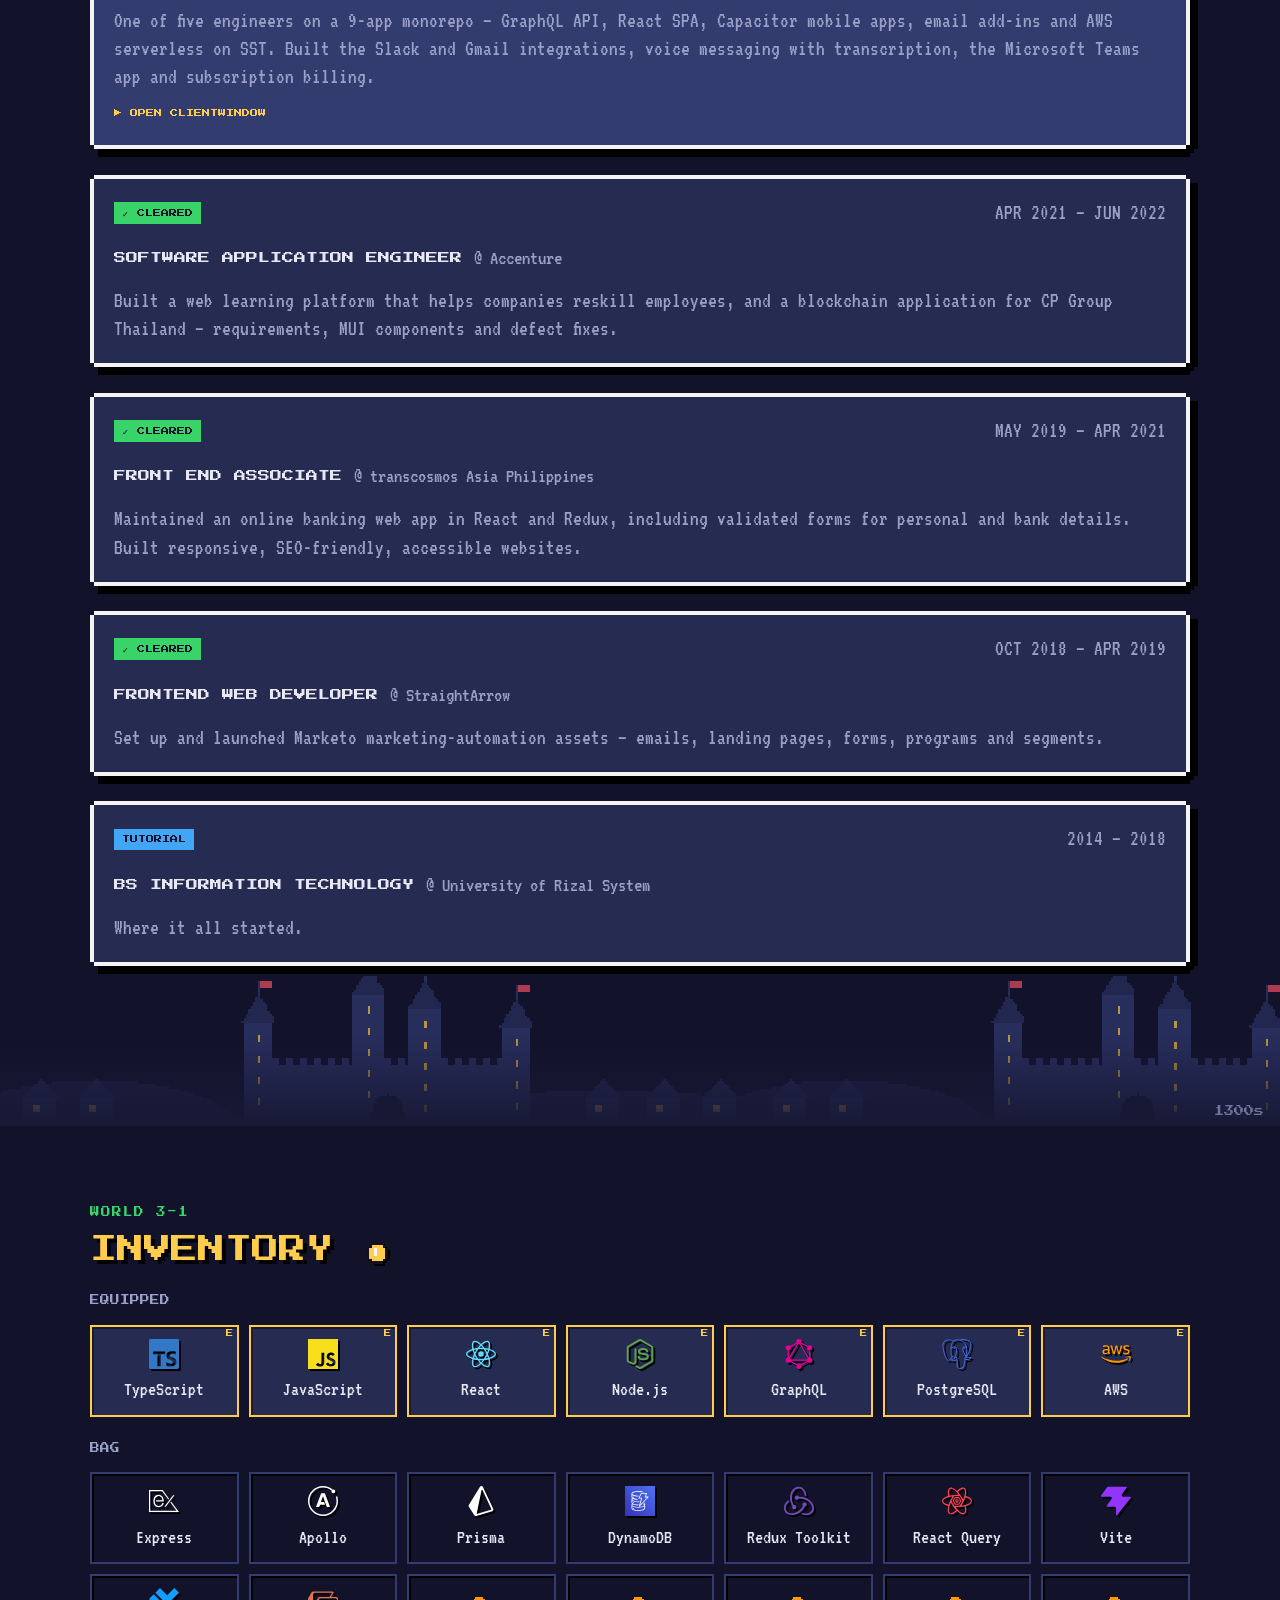
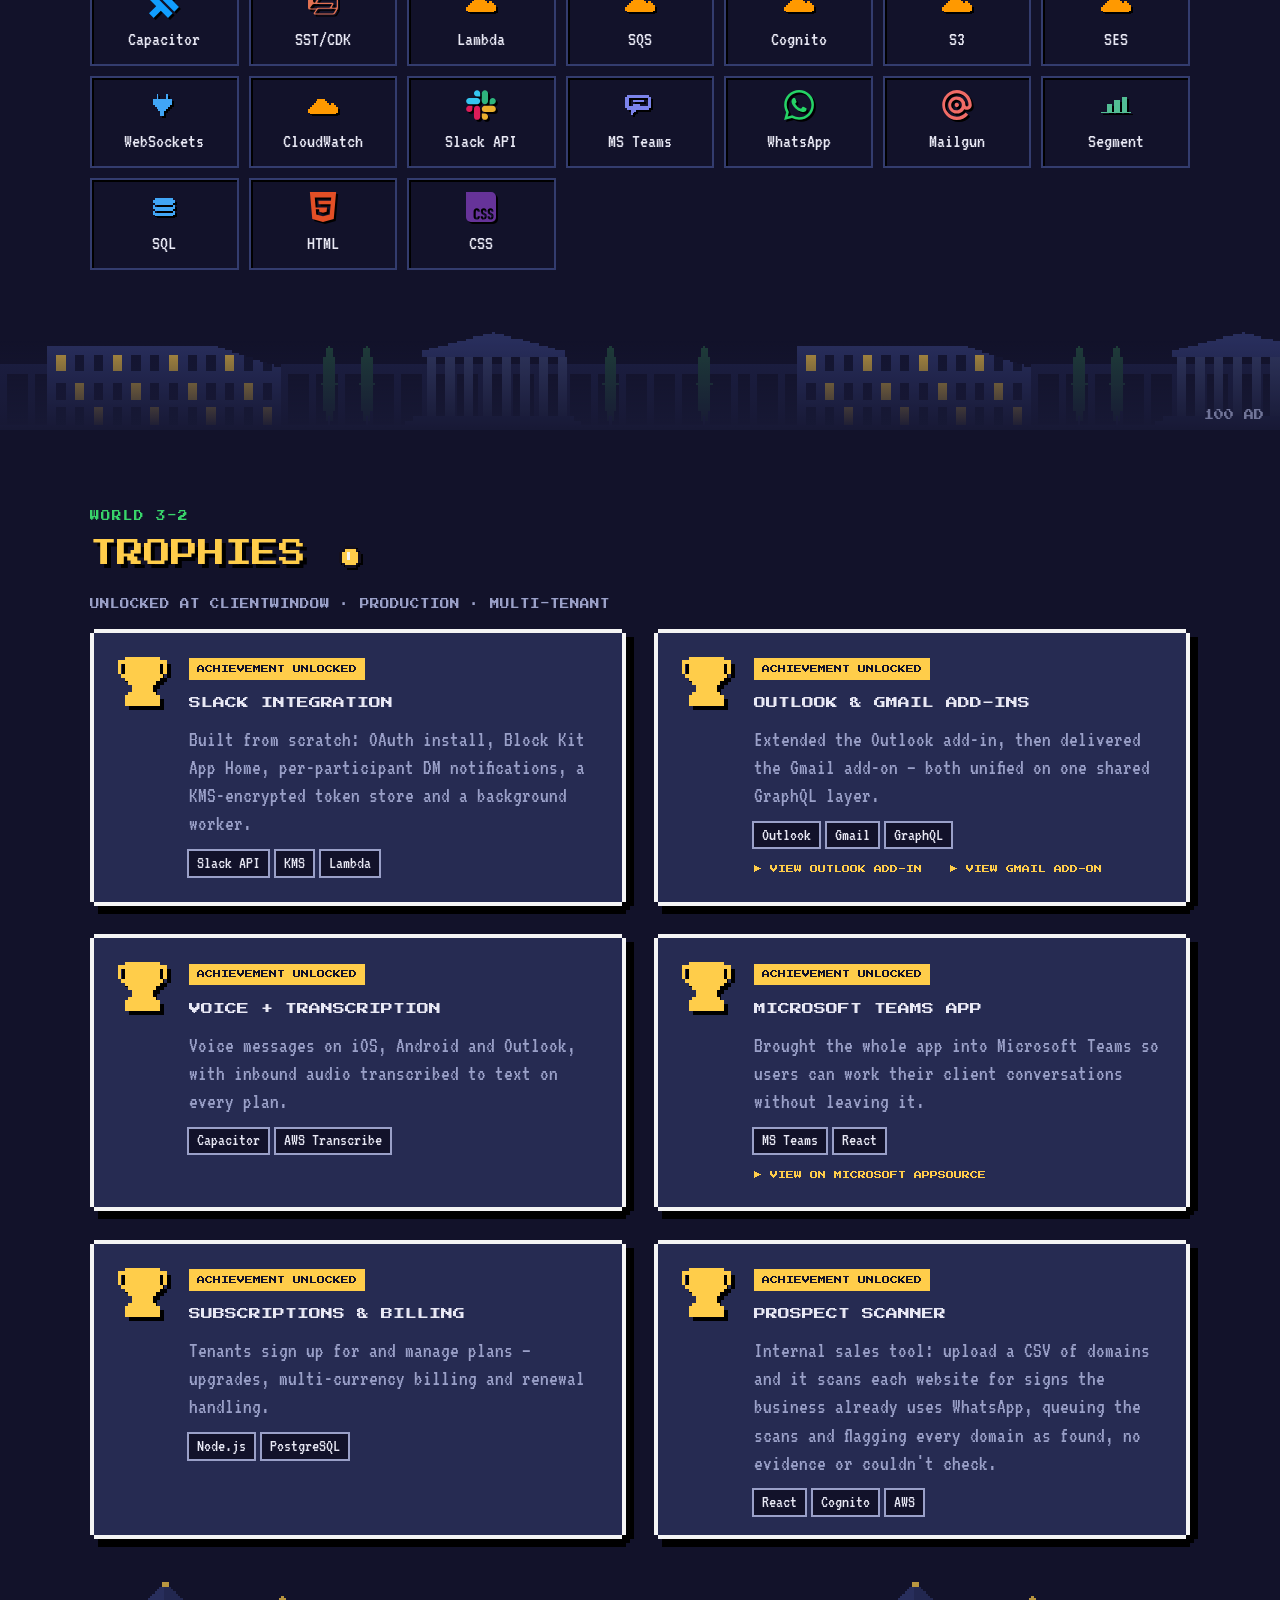
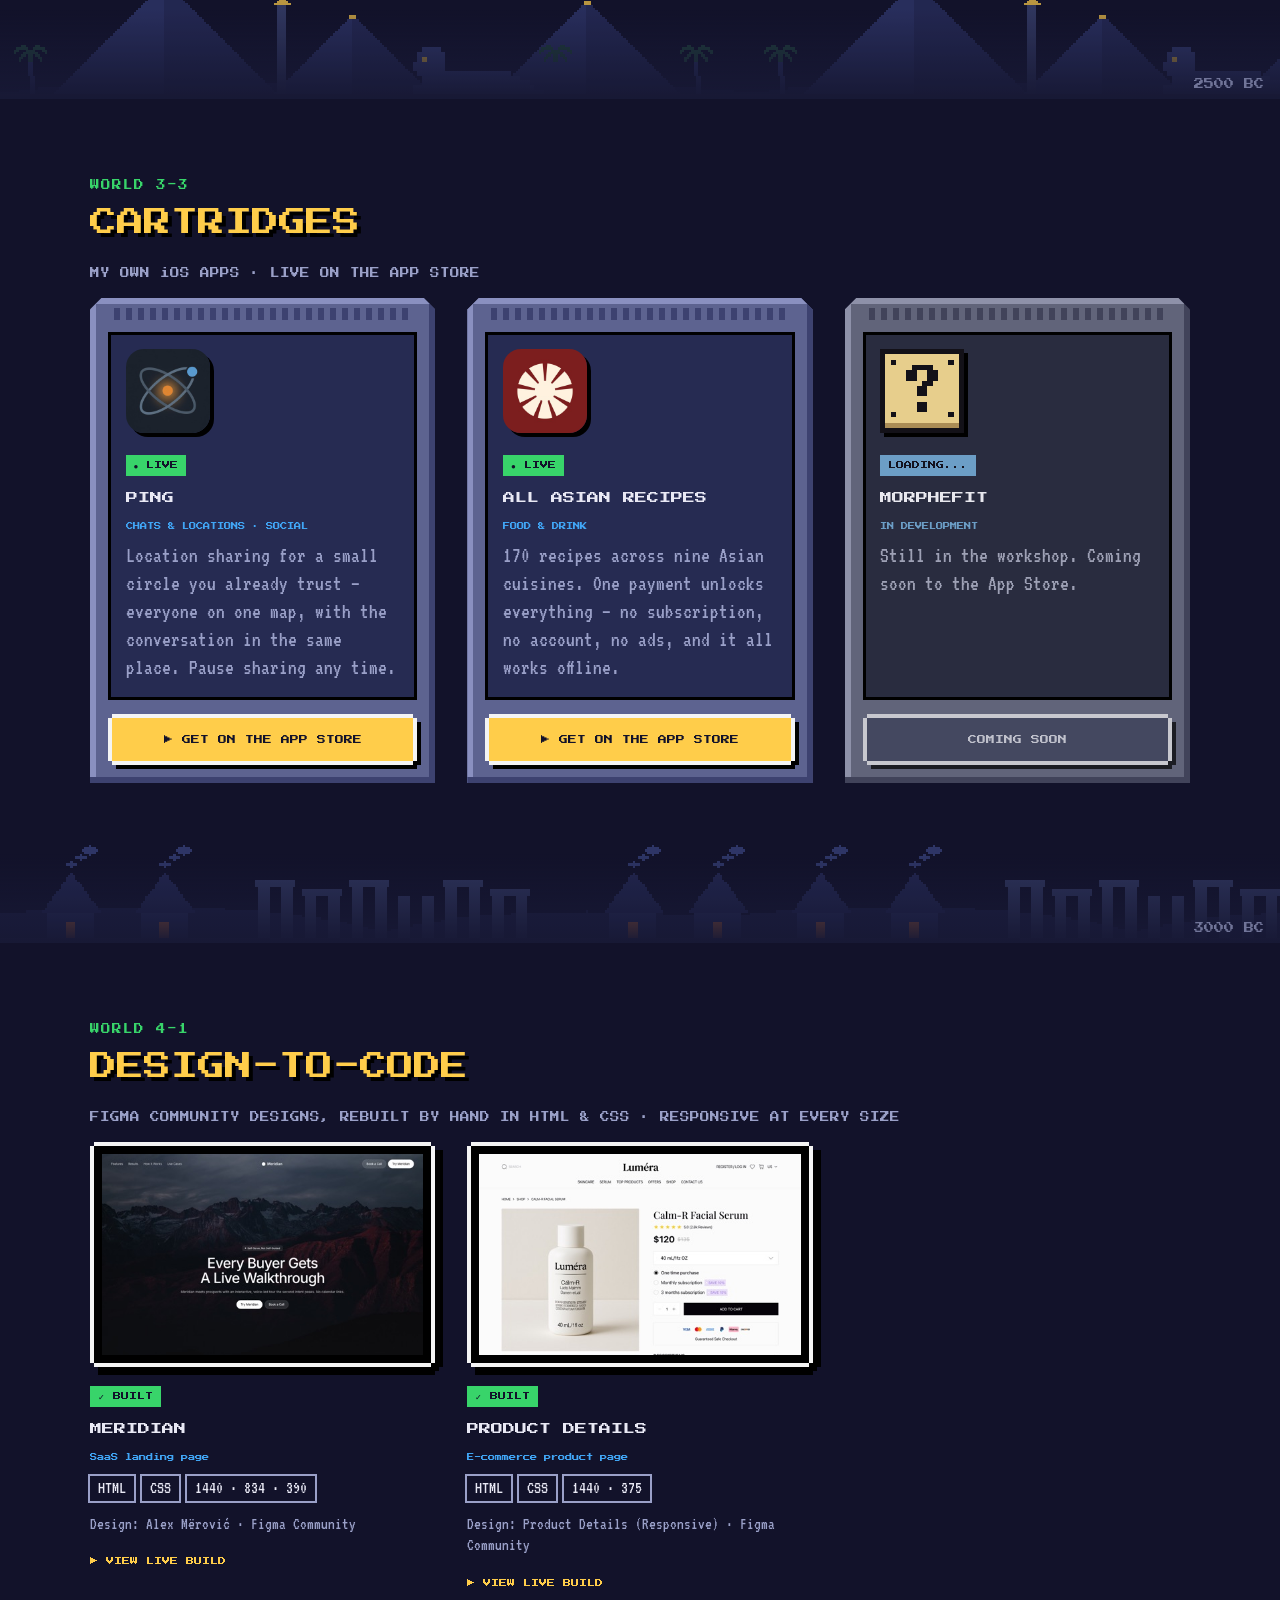
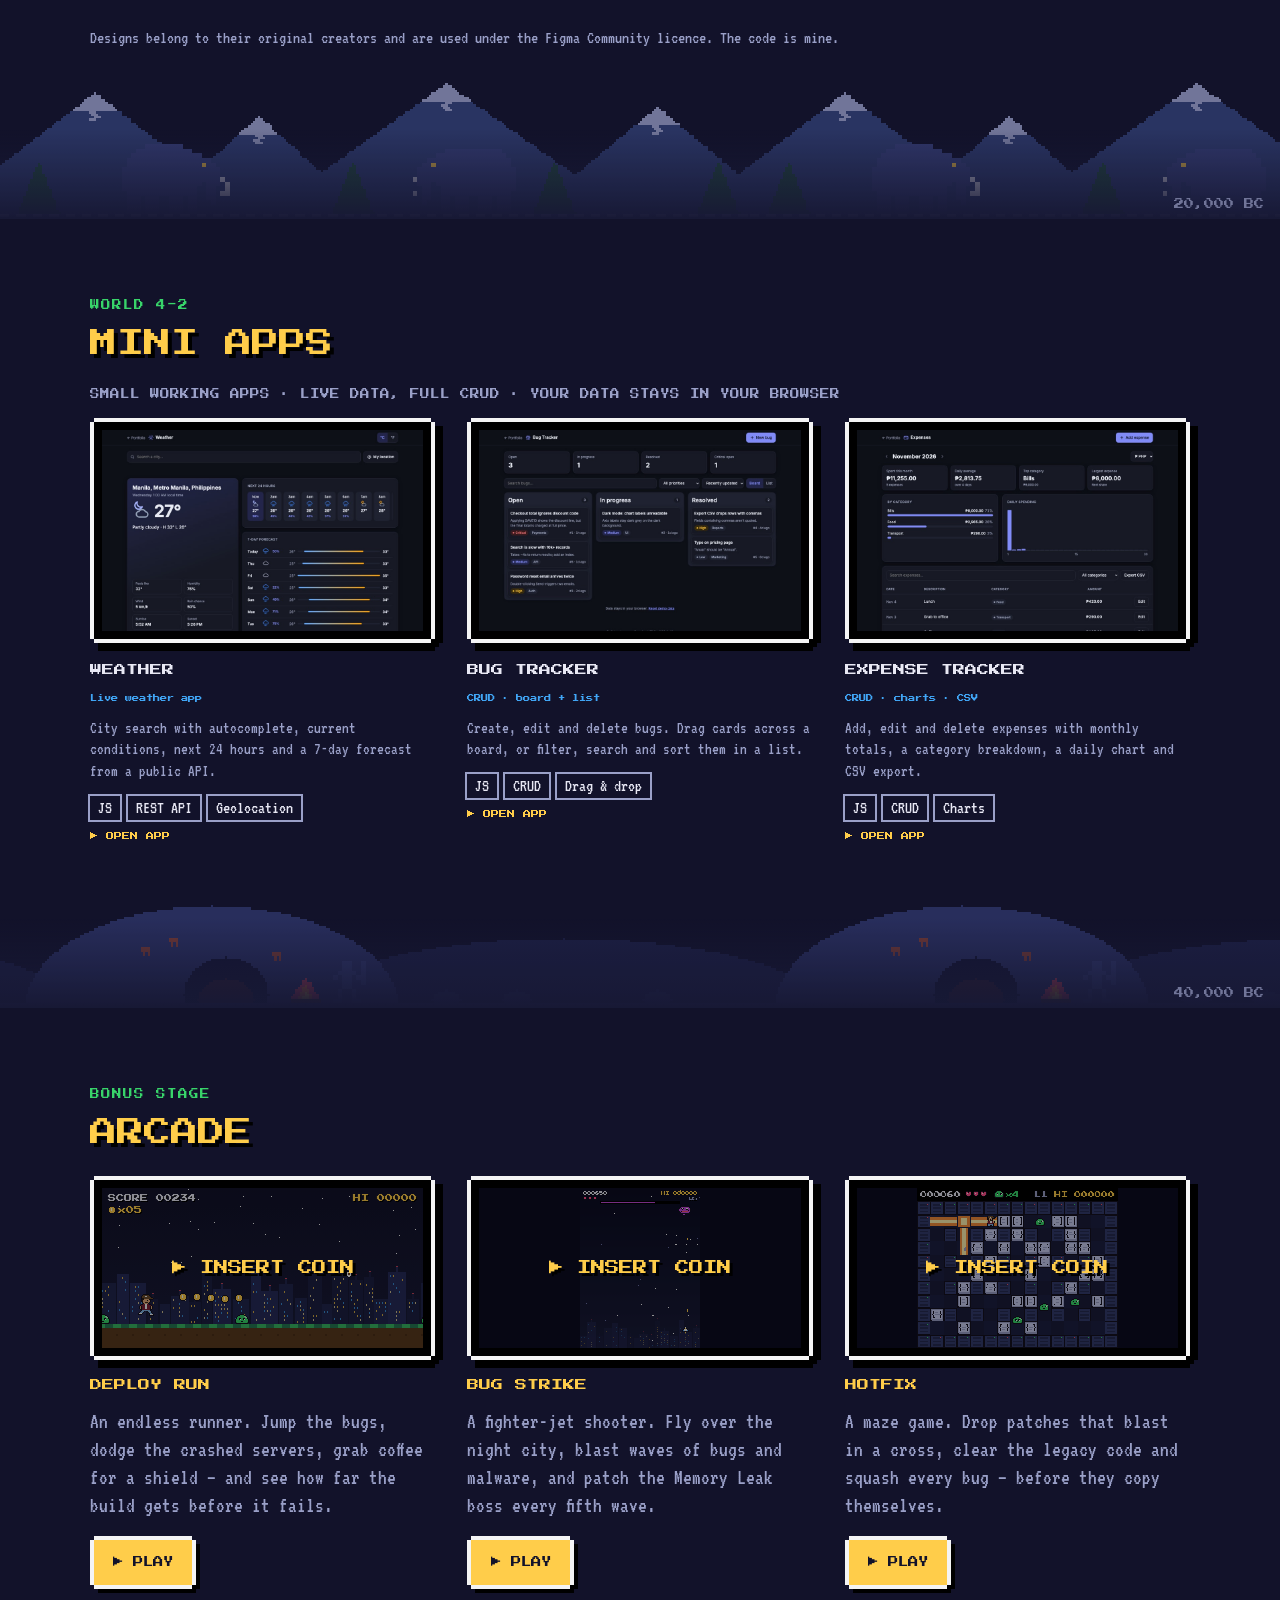
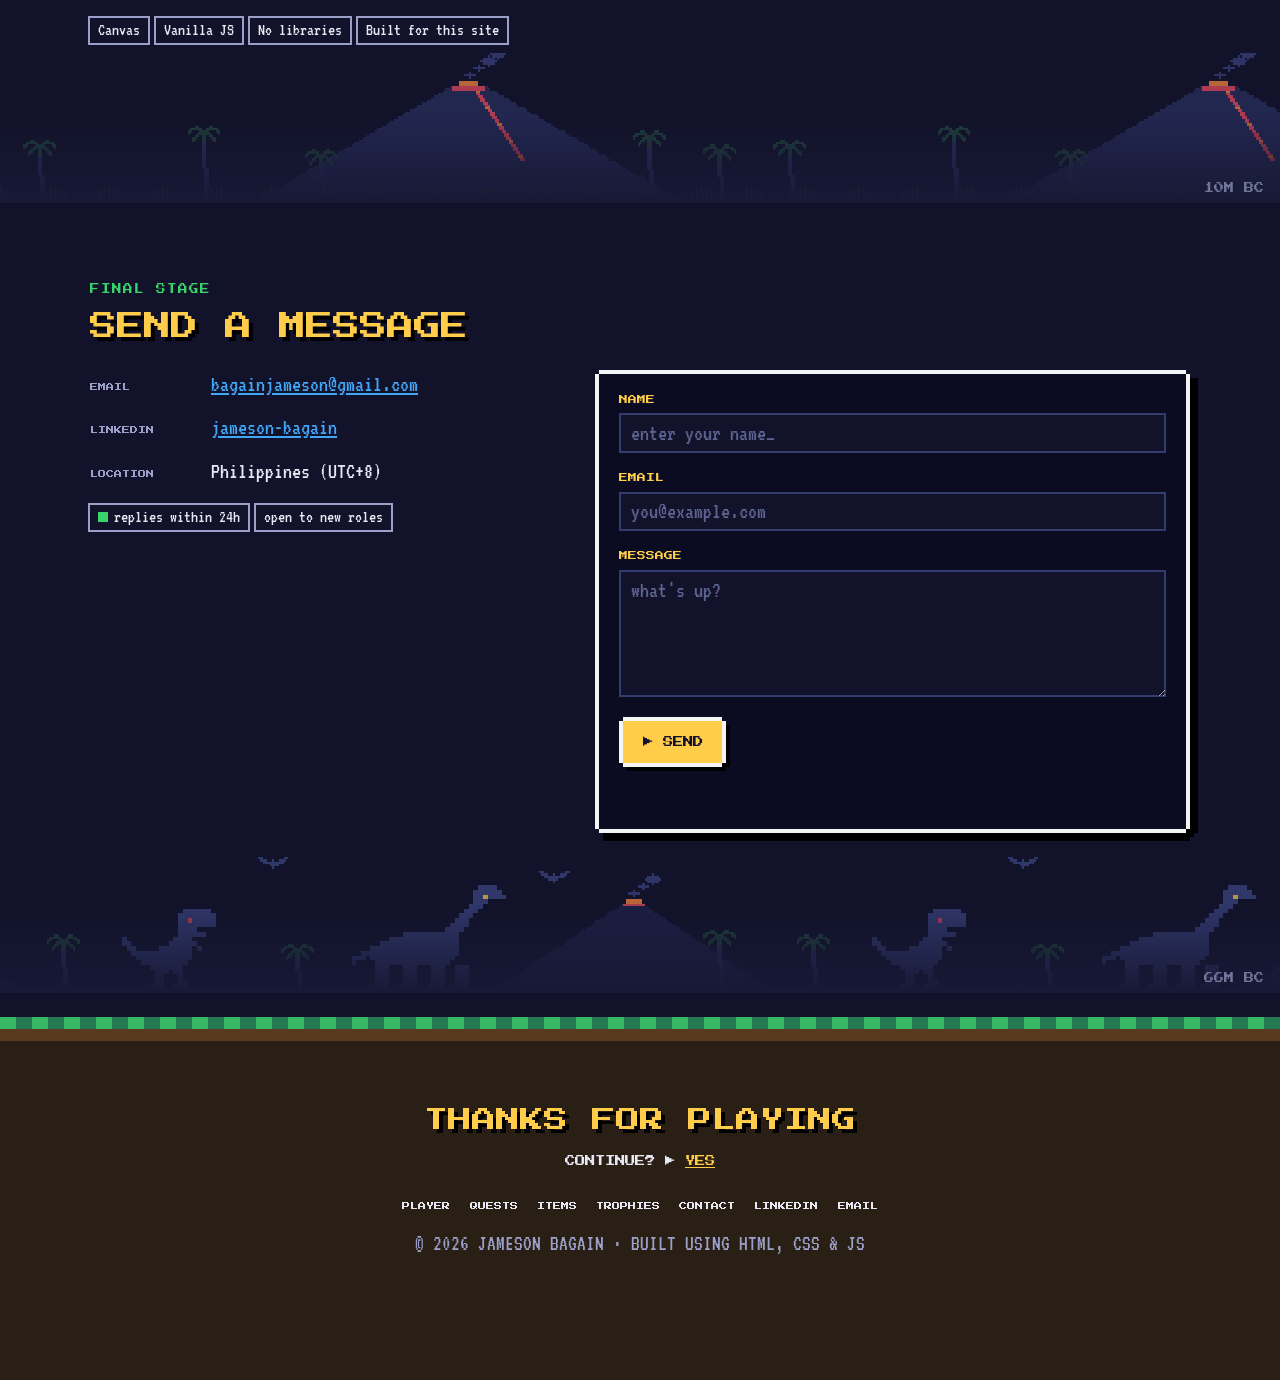
==== commit 3fc11183: "Add Prospect Scanner to the Trophies section" ====
--- a/index.html
+++ b/index.html
@@ -345,6 +345,15 @@
               <div class="chips"><span class="chip">Node.js</span><span class="chip">PostgreSQL</span></div>
             </div>
           </article>
+          <article class="px-box trophy">
+            <svg class="trophy-ico"><use href="#i-trophy" /></svg>
+            <div>
+              <p class="tag tag-gold">ACHIEVEMENT UNLOCKED</p>
+              <h3>PROSPECT SCANNER</h3>
+              <p>Internal sales tool: upload a CSV of domains and it scans each website for signs the business already uses WhatsApp, queuing the scans and flagging every domain as found, no evidence or couldn't check.</p>
+              <div class="chips"><span class="chip">React</span><span class="chip">Cognito</span><span class="chip">AWS</span></div>
+            </div>
+          </article>
         </div>
       </div>
     </section>
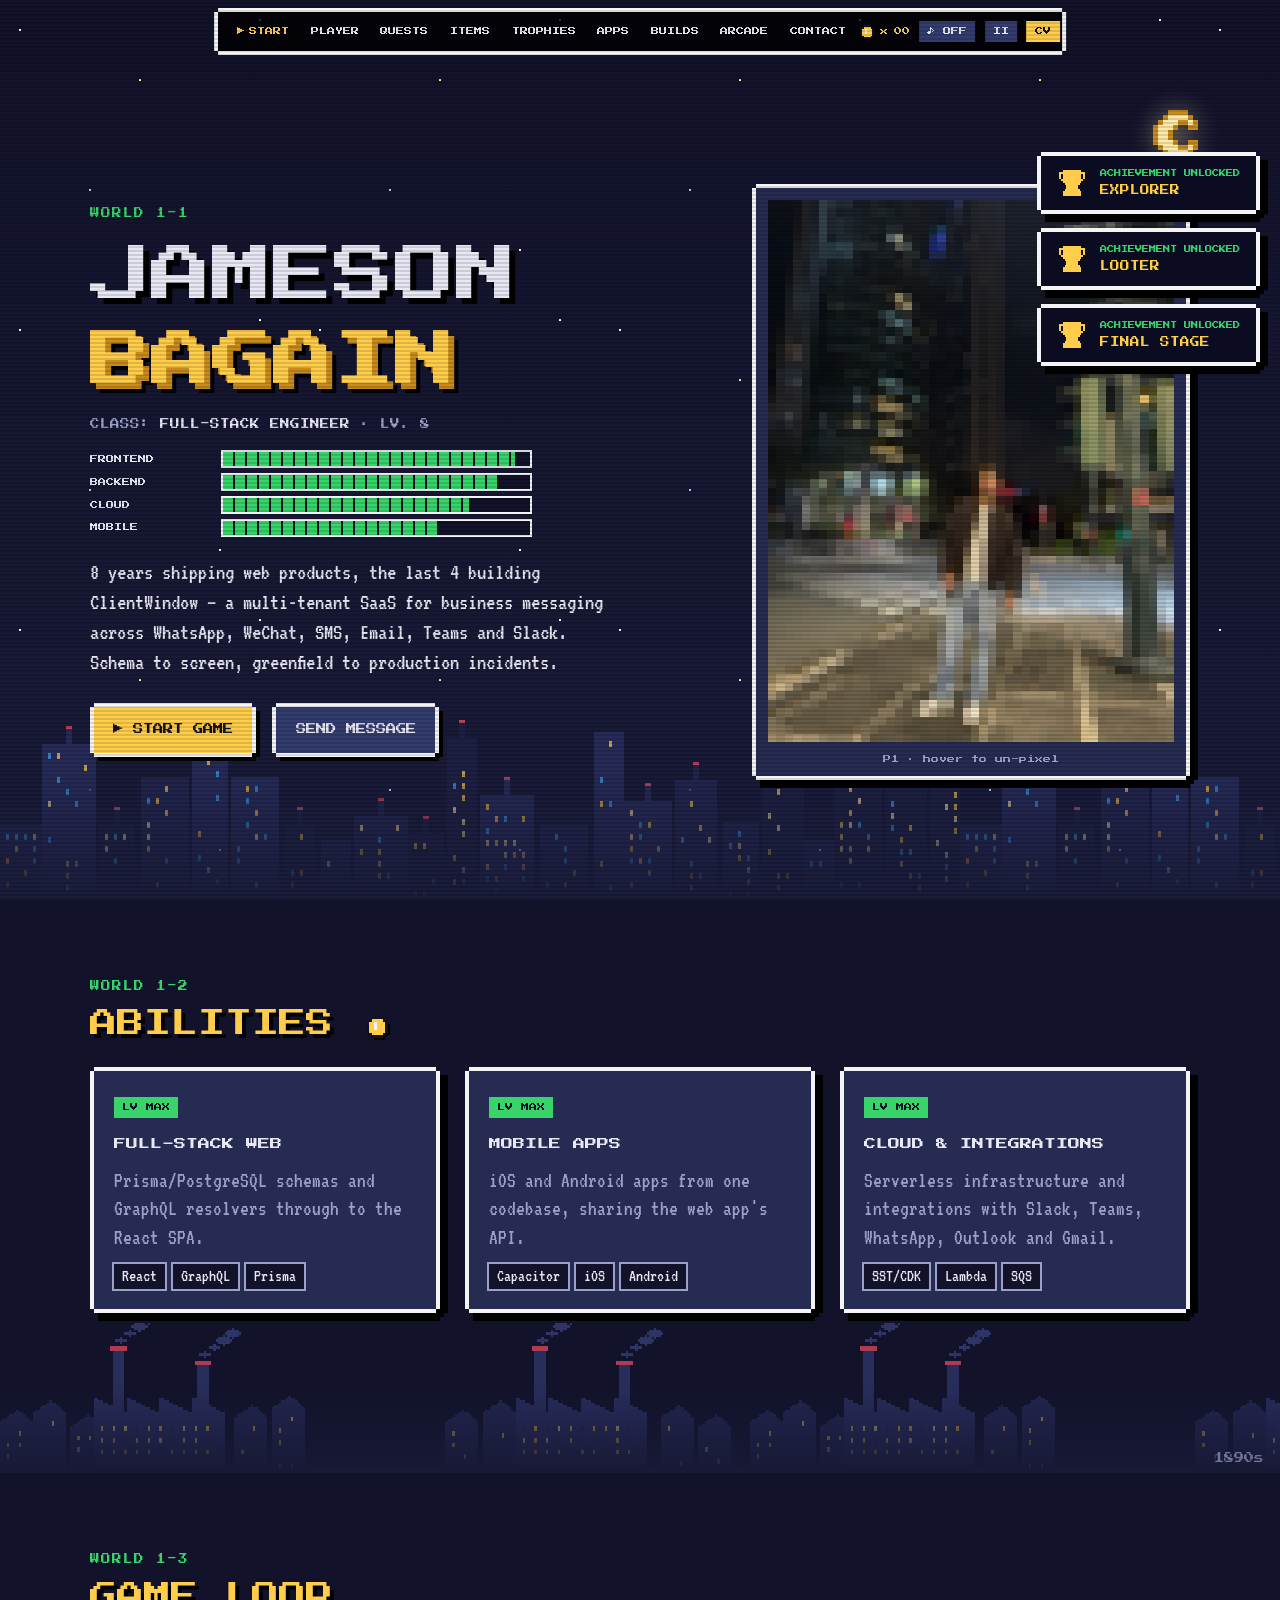
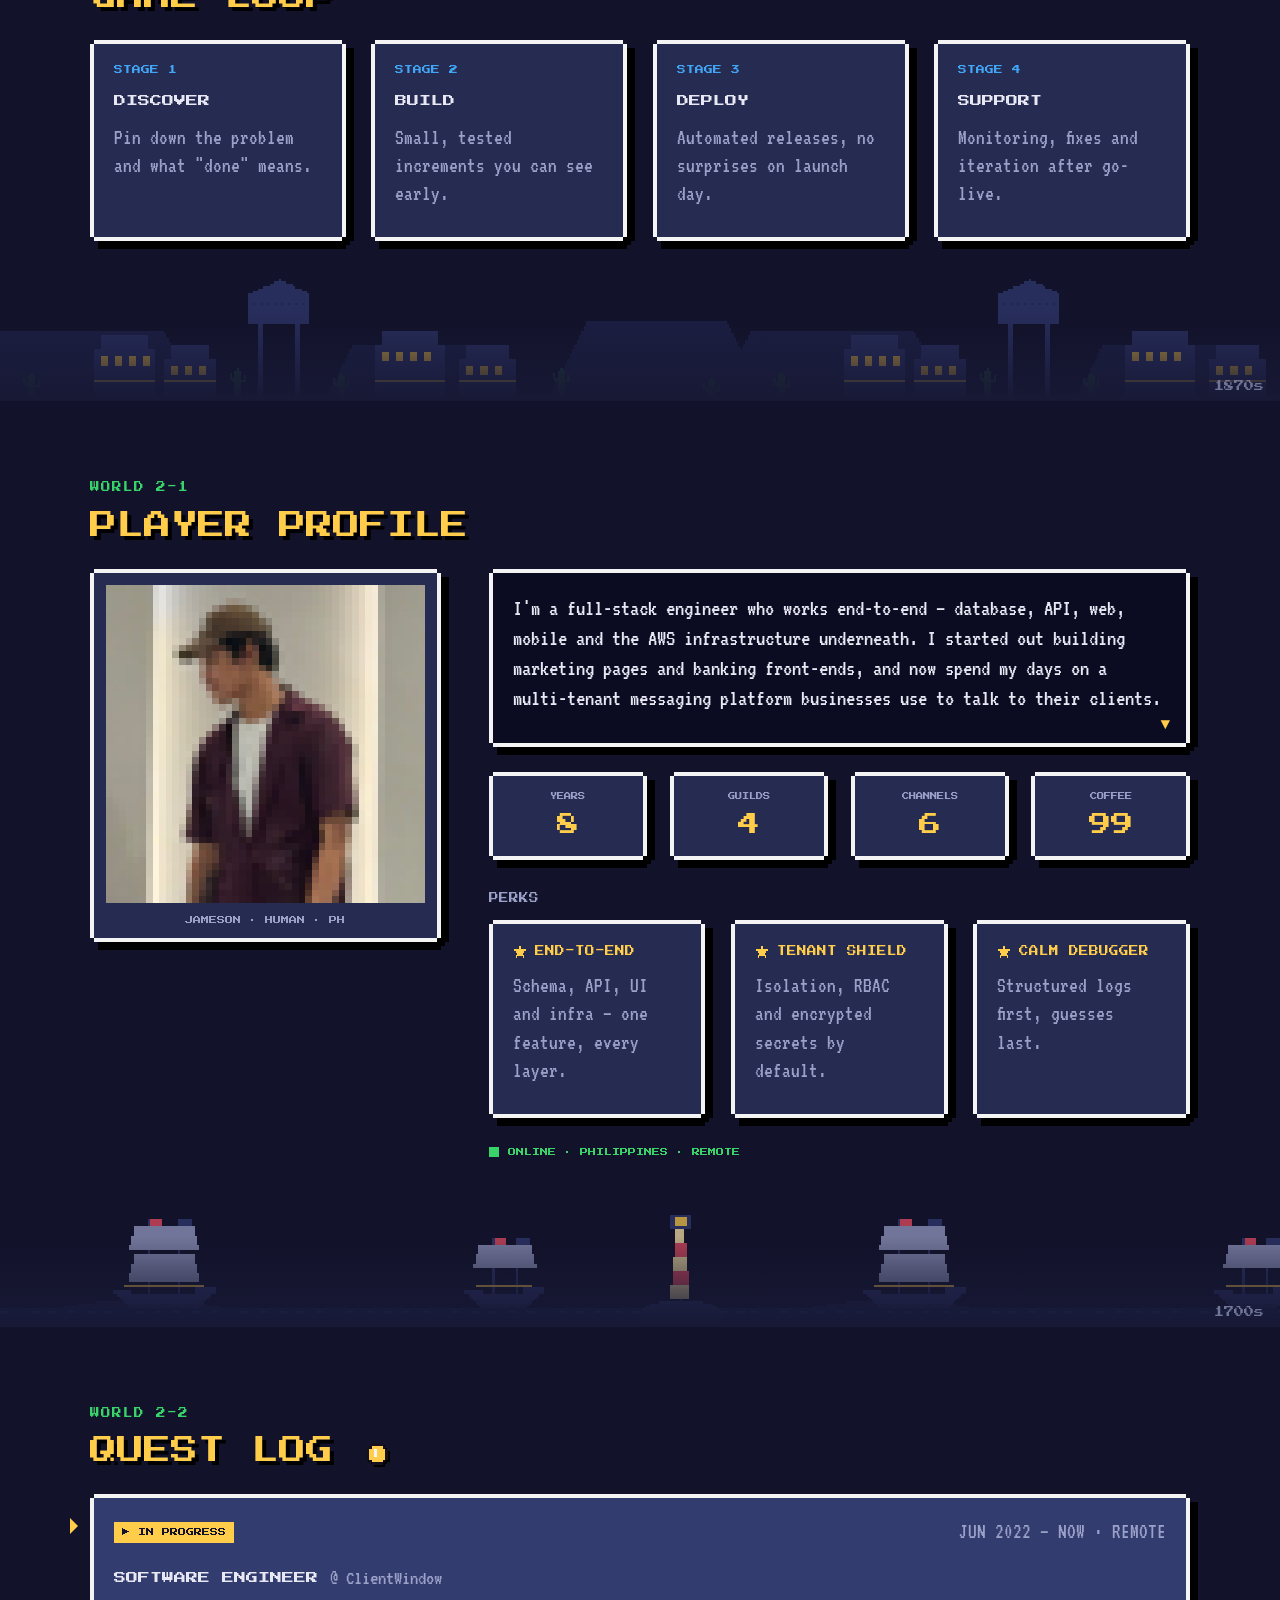
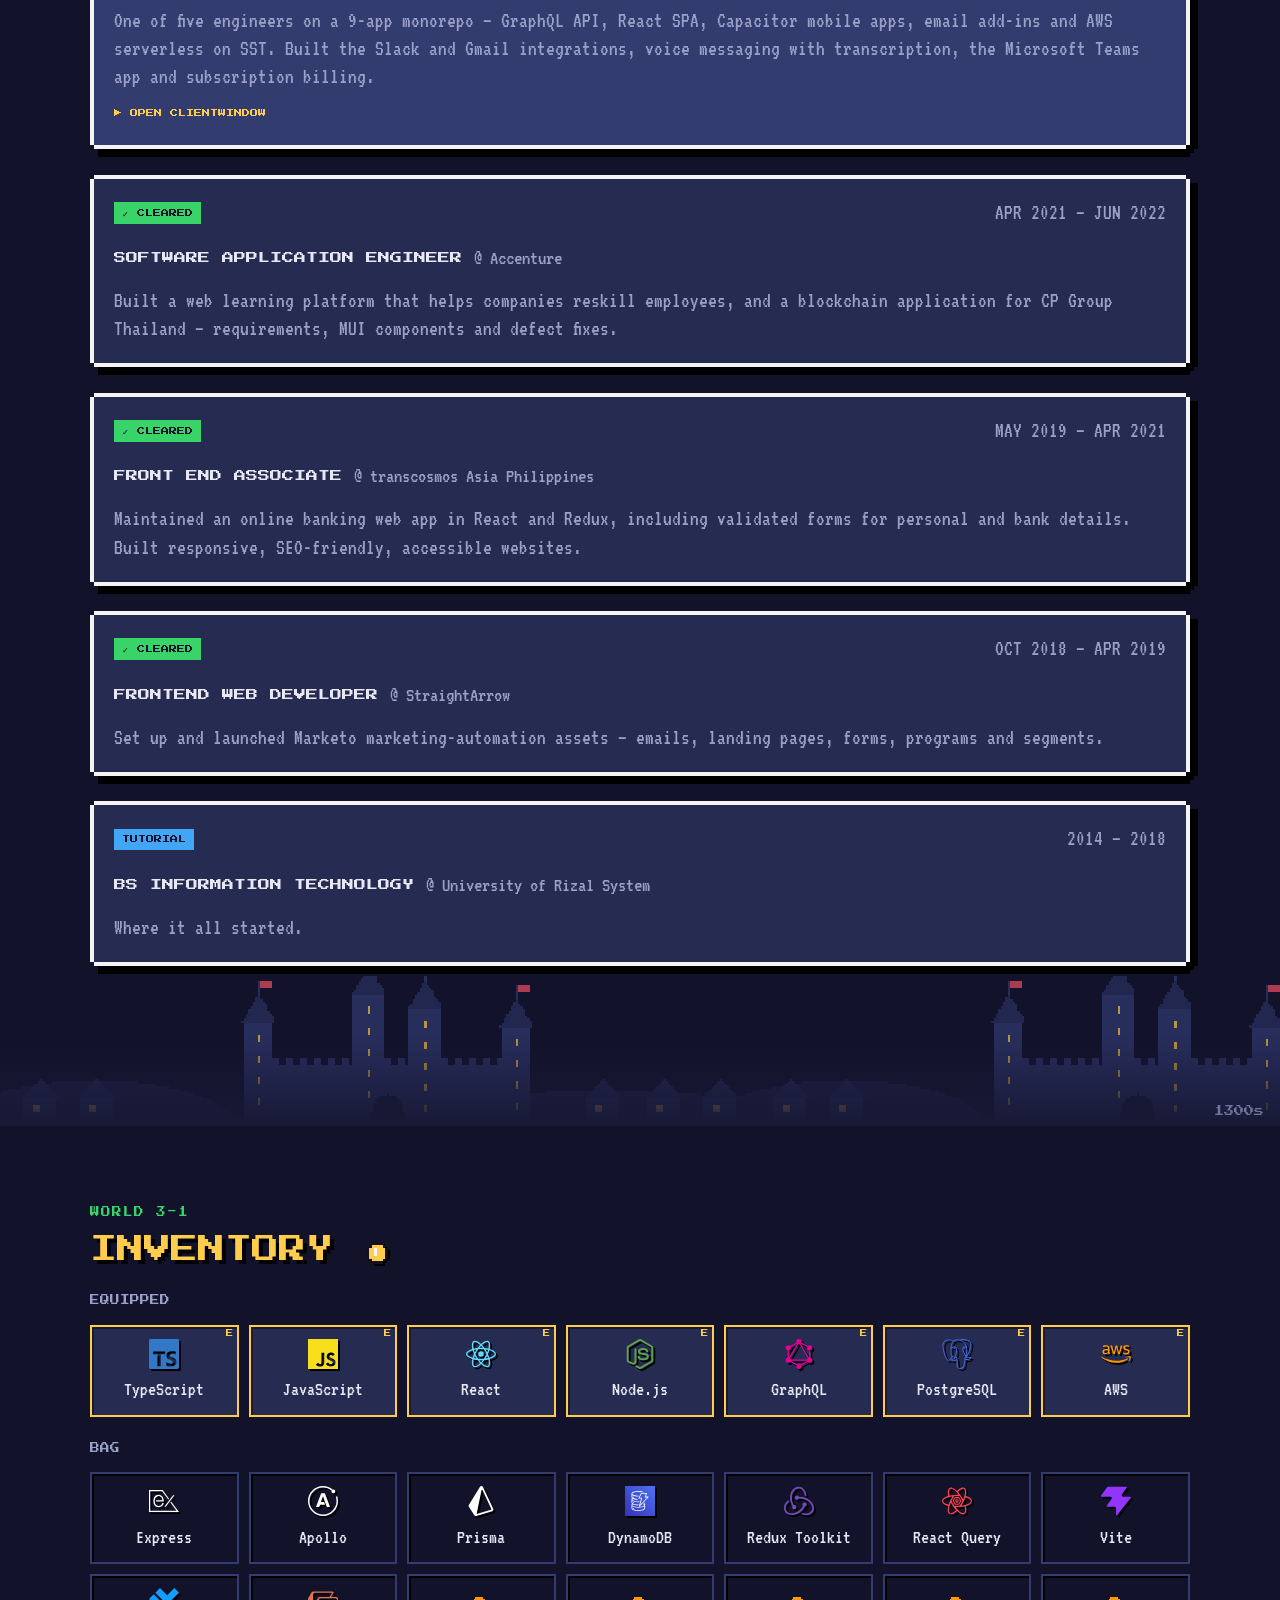
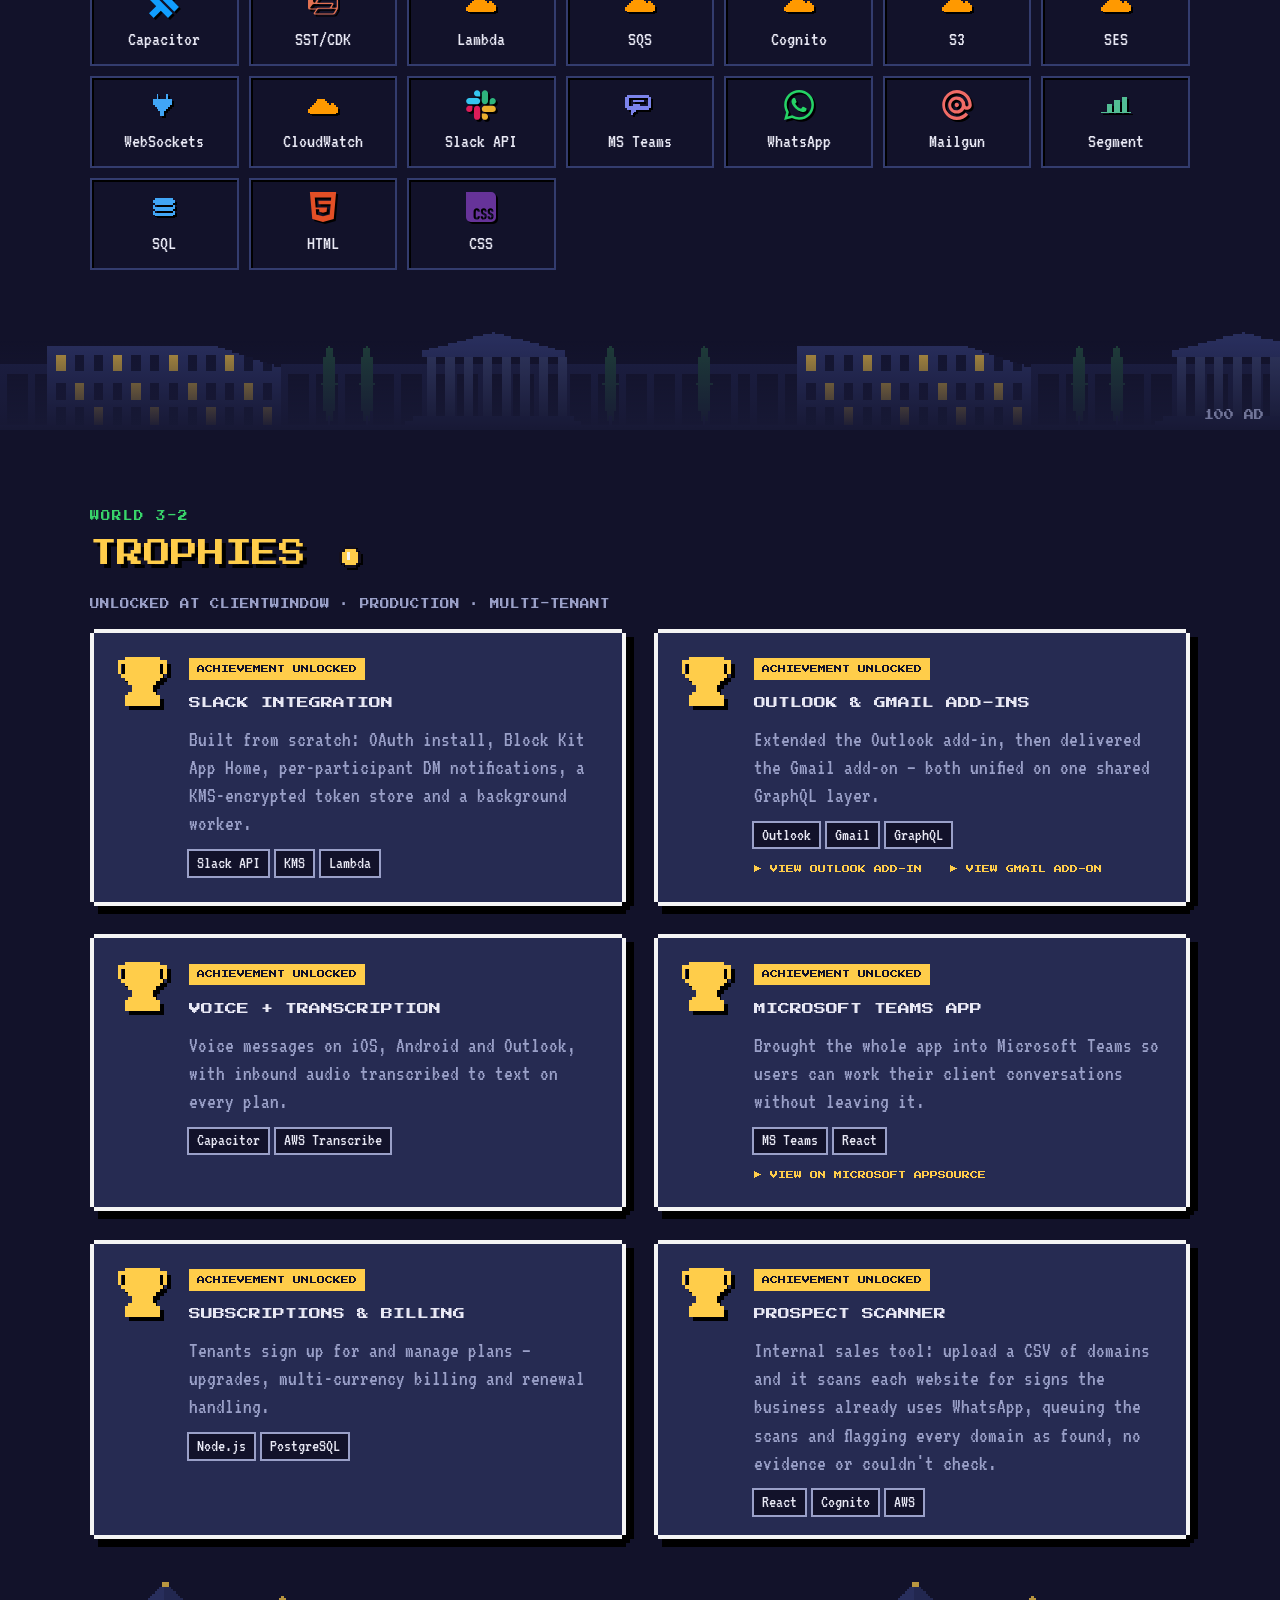
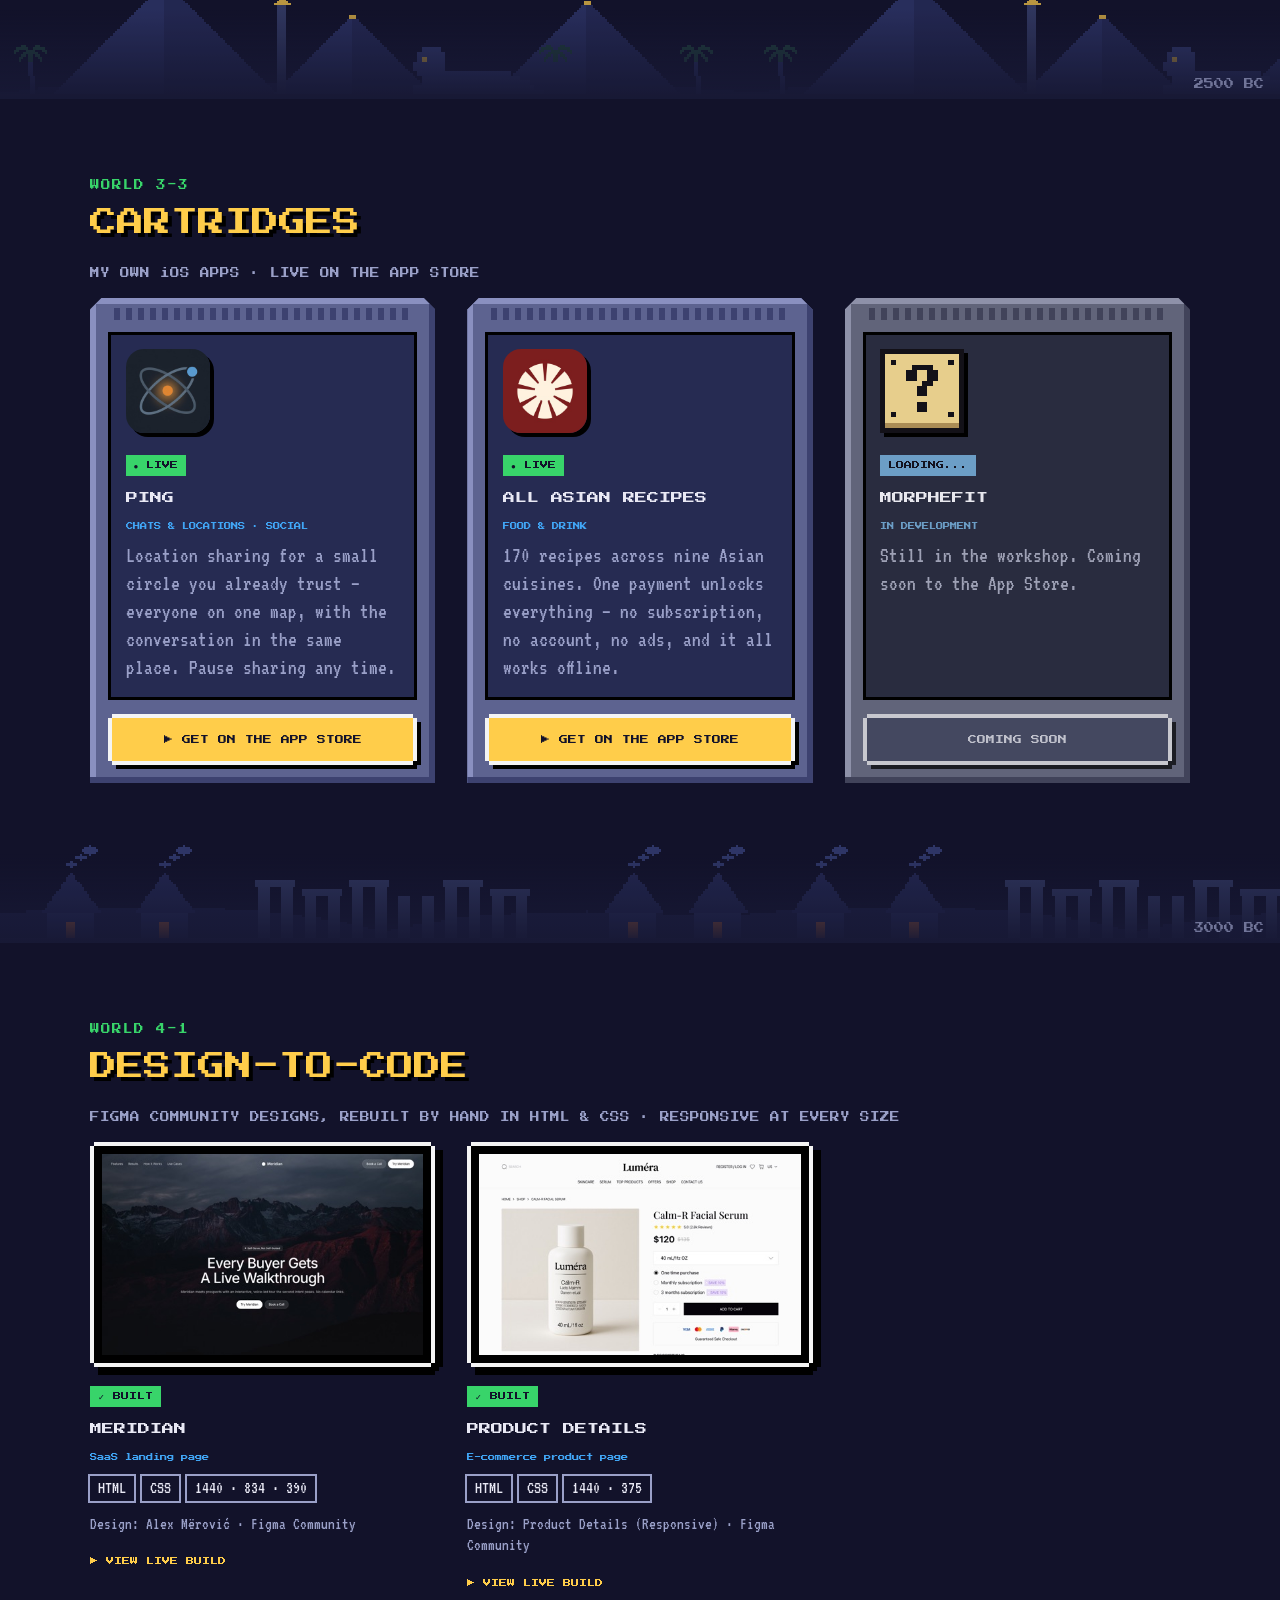
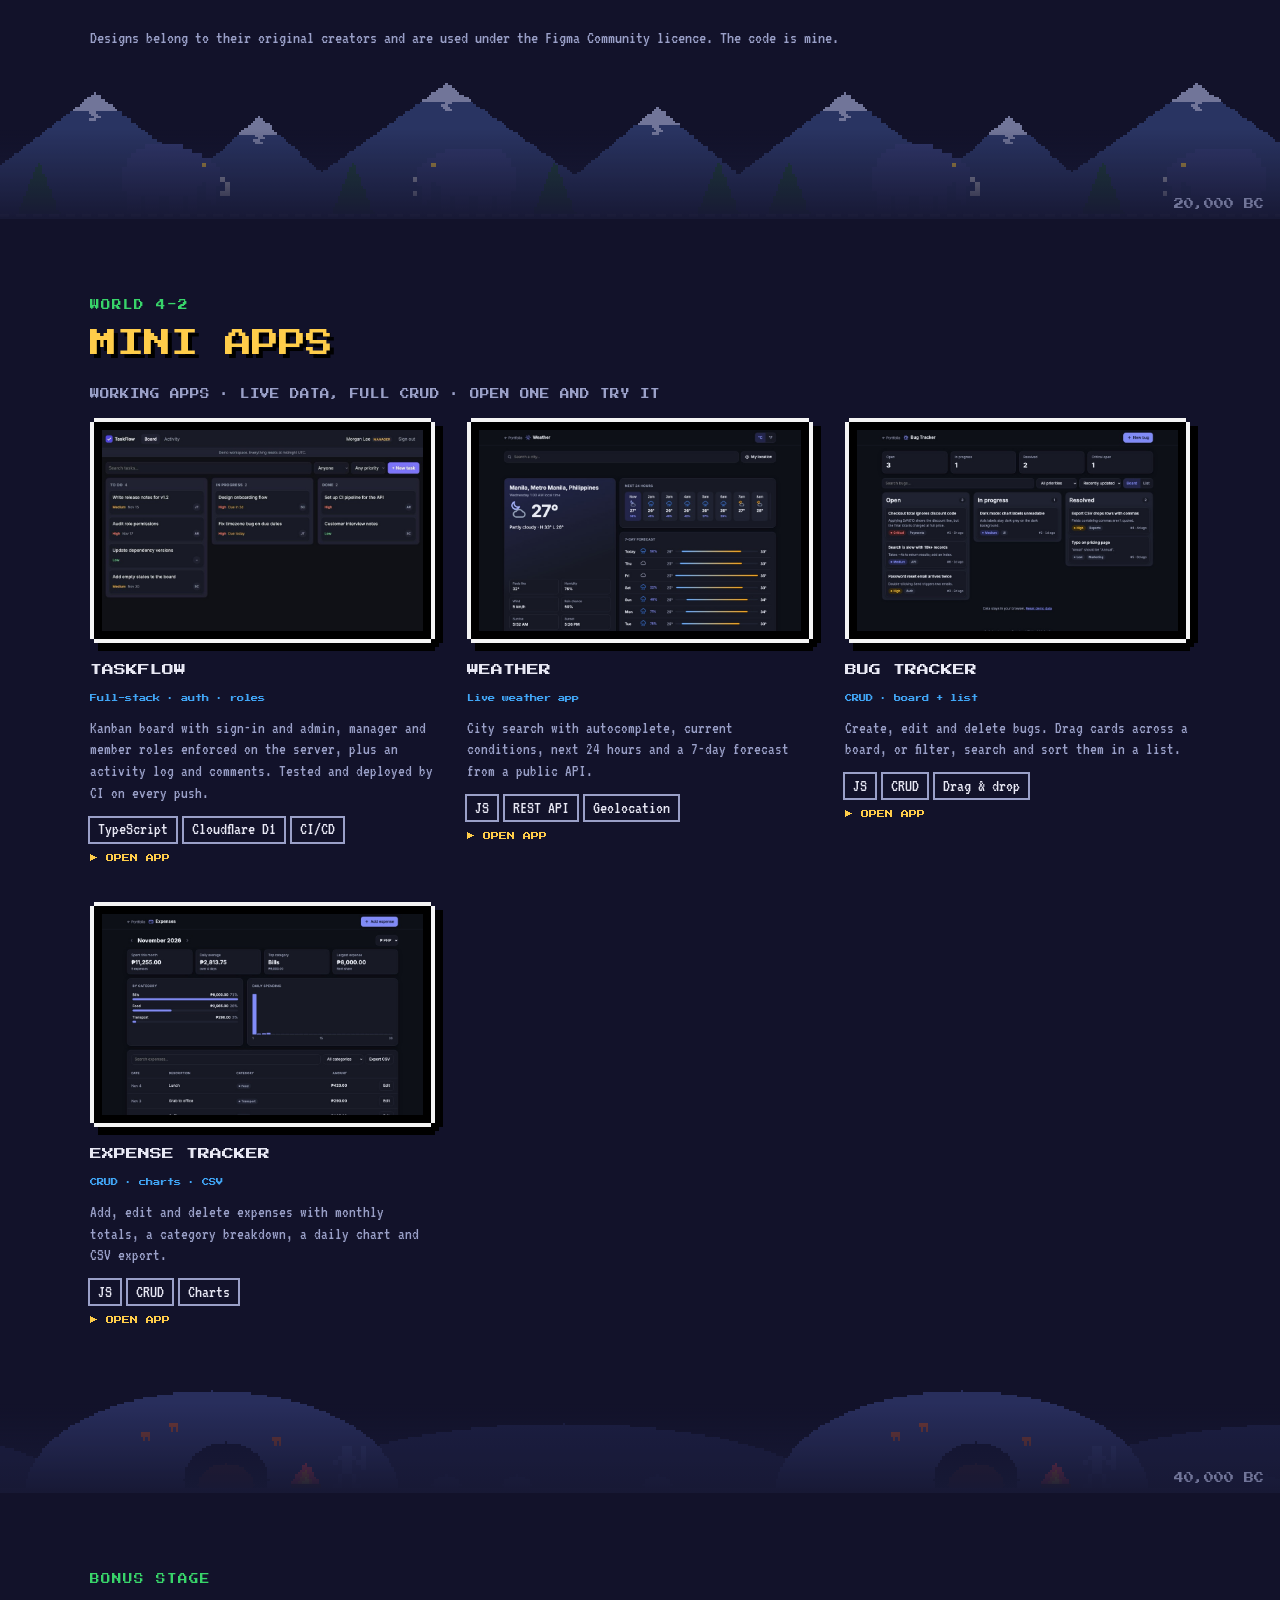
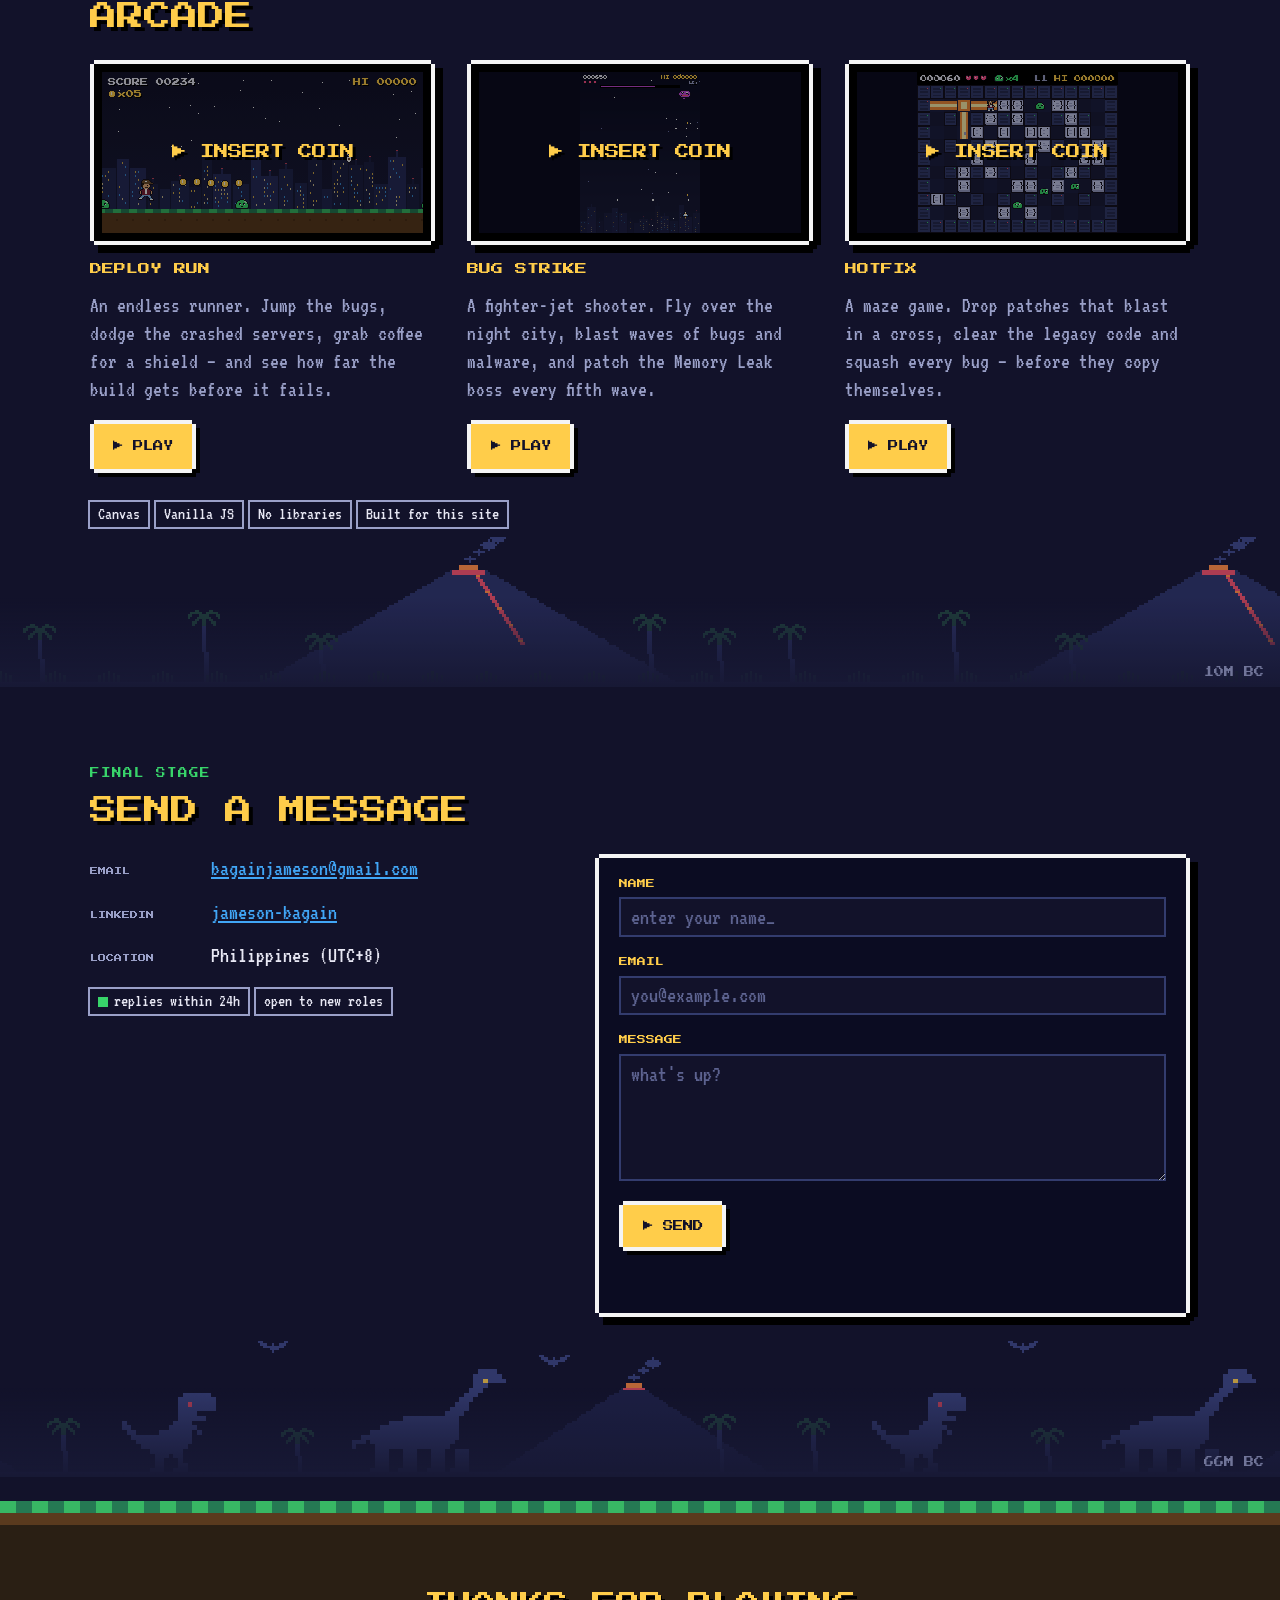
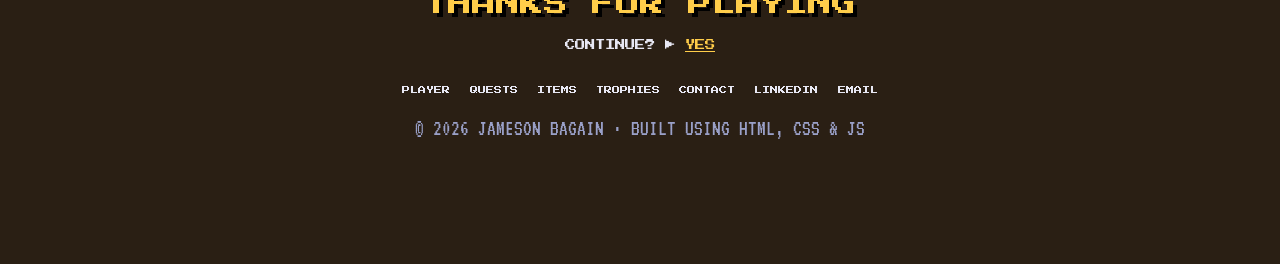
==== commit 089ed20e: "Add TaskFlow to Mini Apps" ====
--- a/index.html
+++ b/index.html
@@ -480,8 +480,18 @@
       <div class="wrap">
         <p class="stage">WORLD 4-2</p>
         <h2>MINI APPS</h2>
-        <p class="sub">SMALL WORKING APPS · LIVE DATA, FULL CRUD · YOUR DATA STAYS IN YOUR BROWSER</p>
+        <p class="sub">WORKING APPS · LIVE DATA, FULL CRUD · OPEN ONE AND TRY IT</p>
         <div class="builds">
+          <article class="build">
+            <a class="build-shot px-box" href="https://taskflow.bagainjameson.workers.dev" target="_blank" rel="noopener" data-umami-event="mini-open" data-umami-event-app="taskflow">
+              <img src="assets/mini/taskflow.jpg" alt="TaskFlow app preview" loading="lazy" />
+            </a>
+            <h3>TASKFLOW</h3>
+            <p class="build-kind">Full-stack · auth · roles</p>
+            <p class="build-credit">Kanban board with sign-in and admin, manager and member roles enforced on the server, plus an activity log and comments. Tested and deployed by CI on every push.</p>
+            <div class="chips"><span class="chip">TypeScript</span><span class="chip">Cloudflare D1</span><span class="chip">CI/CD</span></div>
+            <a class="trophy-link build-link" href="https://taskflow.bagainjameson.workers.dev" target="_blank" rel="noopener" data-umami-event="mini-open" data-umami-event-app="taskflow">▶ OPEN APP</a>
+          </article>
           <article class="build">
             <a class="build-shot px-box" href="mini/weather/index.html" data-umami-event="mini-open" data-umami-event-app="weather">
               <img src="assets/mini/weather.jpg" alt="Weather app preview" loading="lazy" />
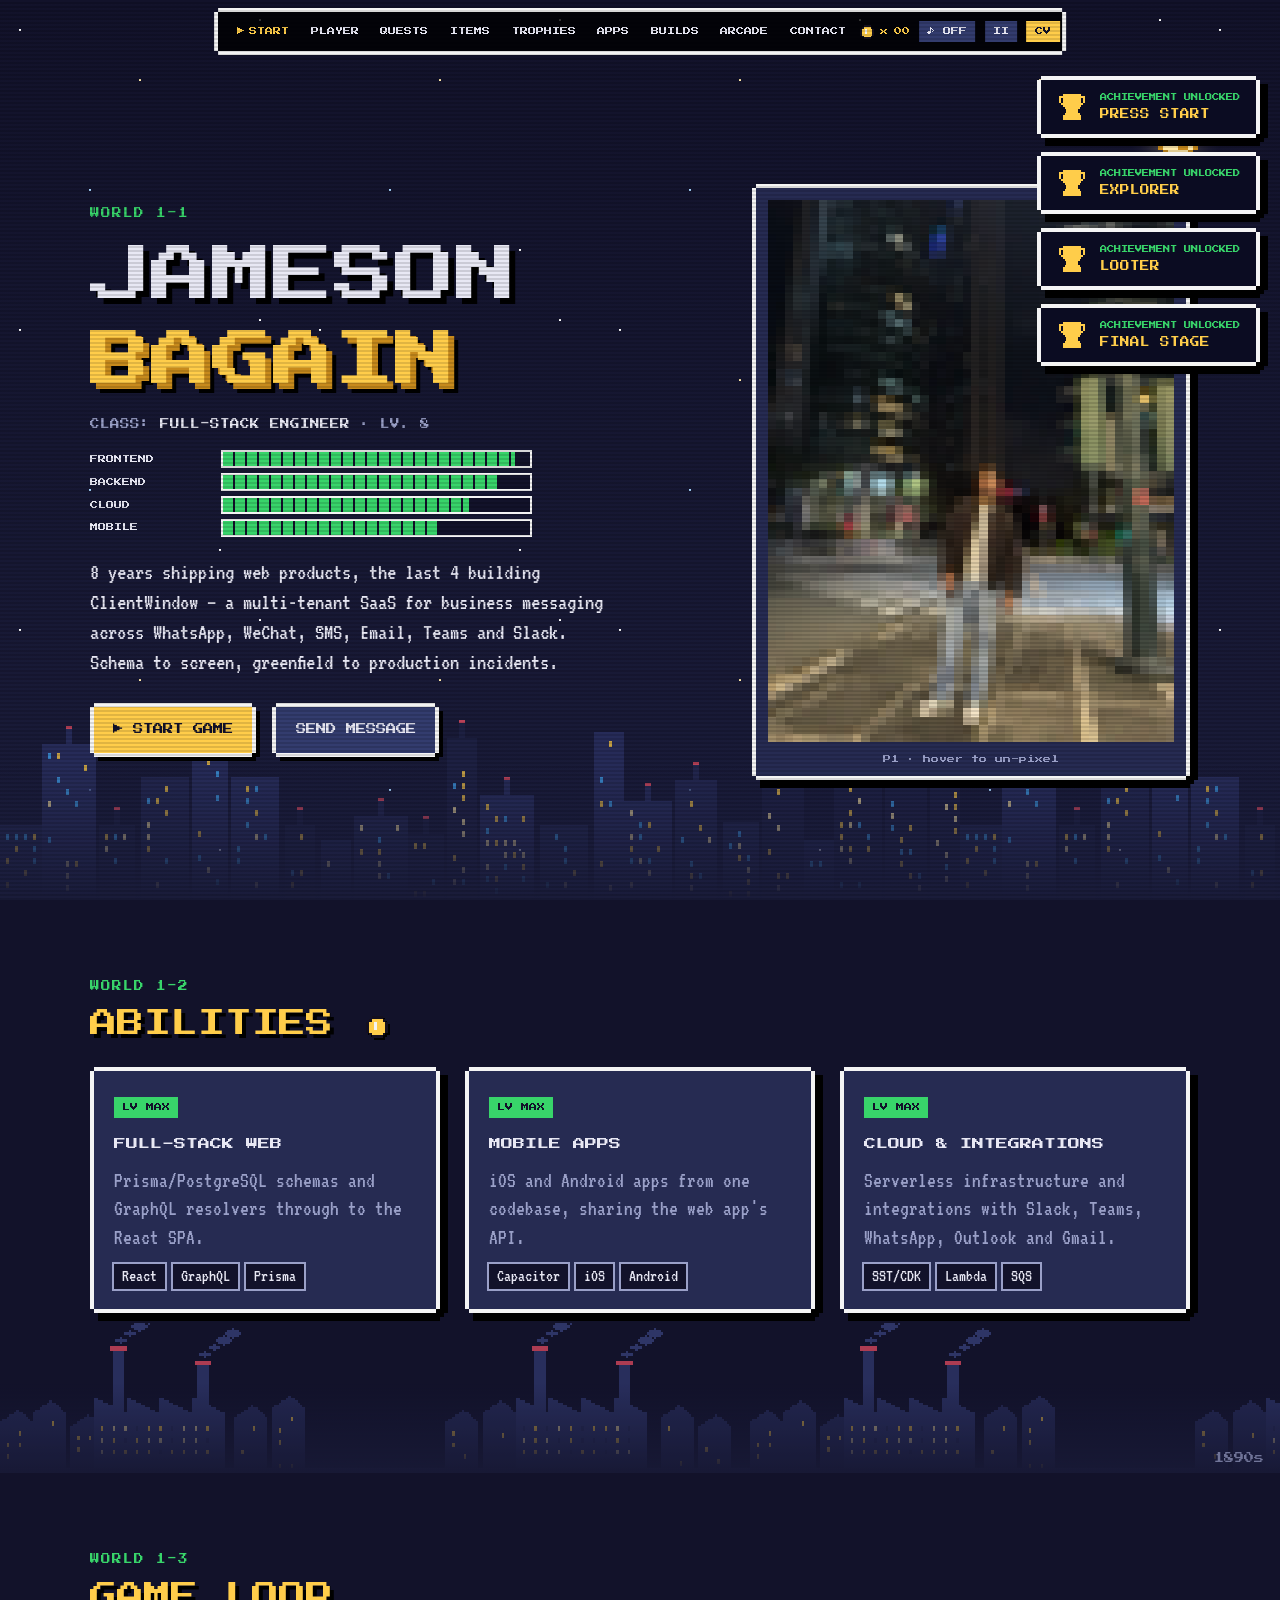
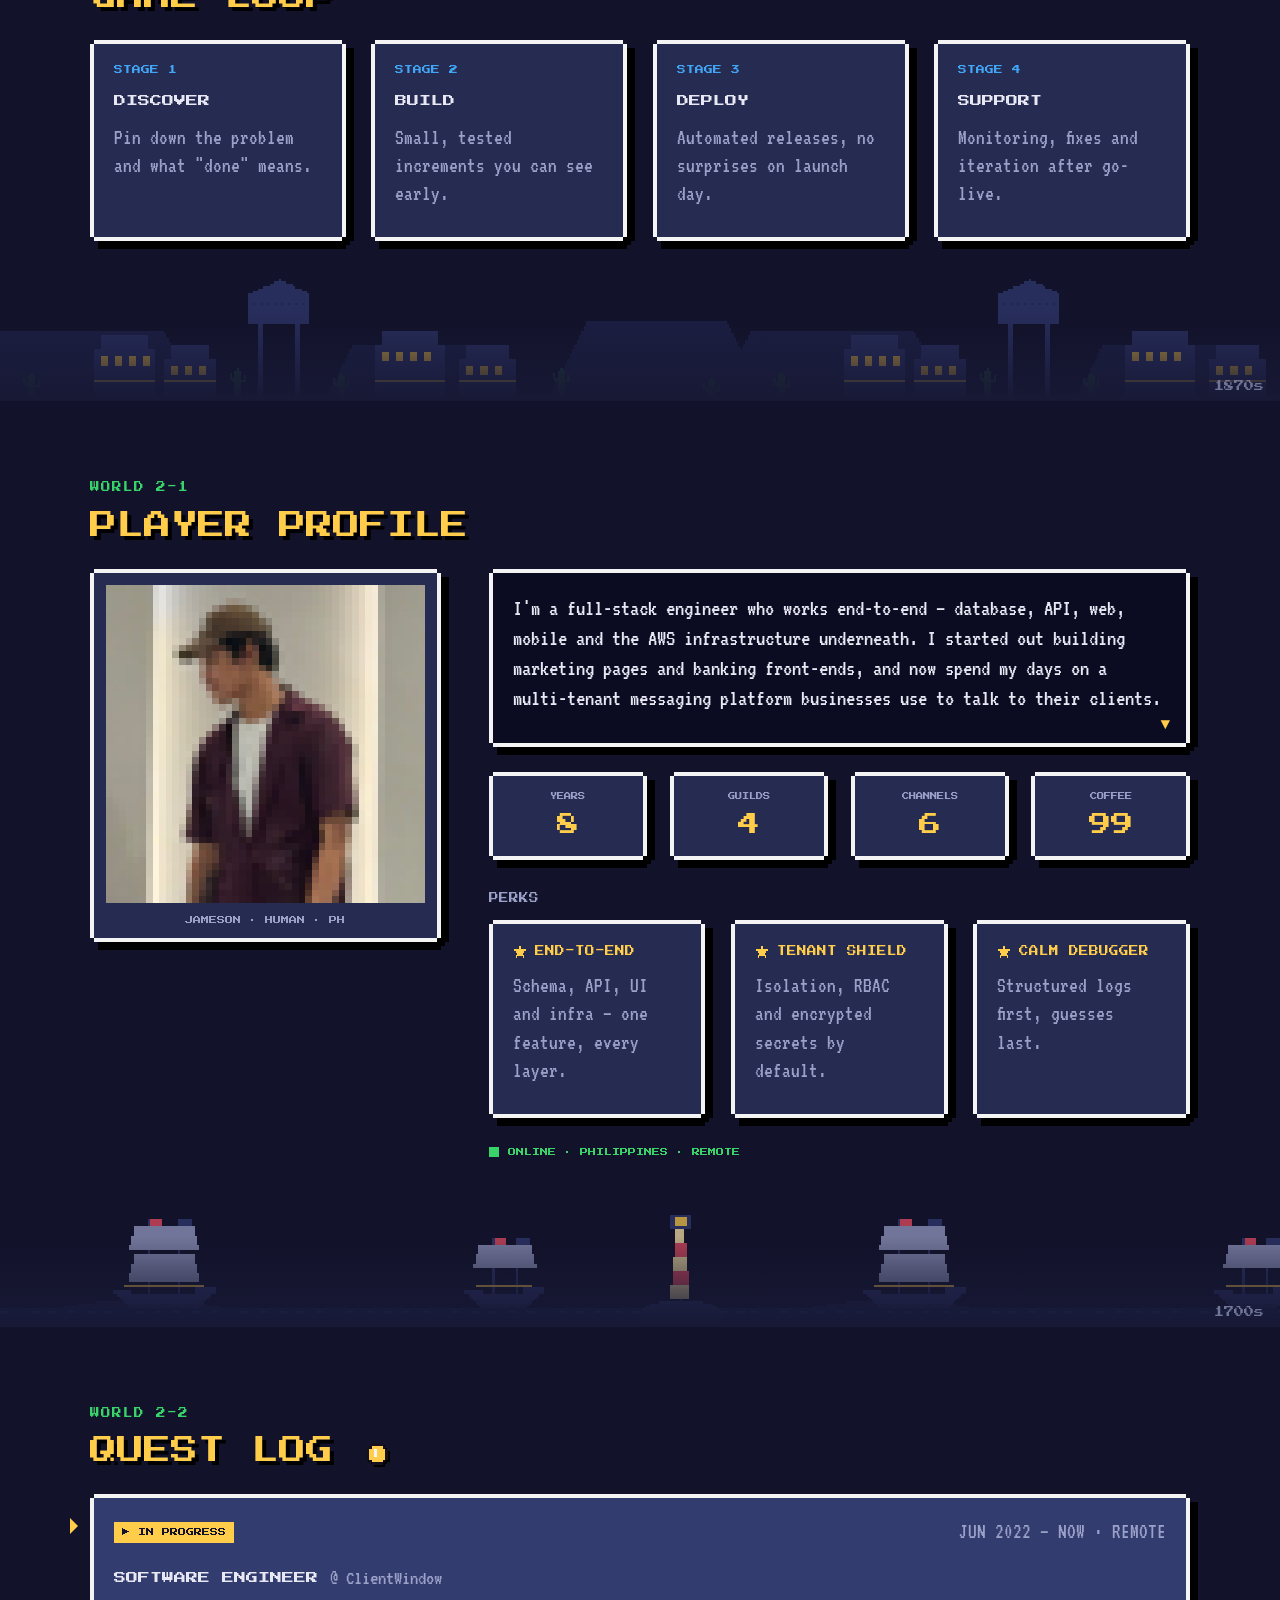
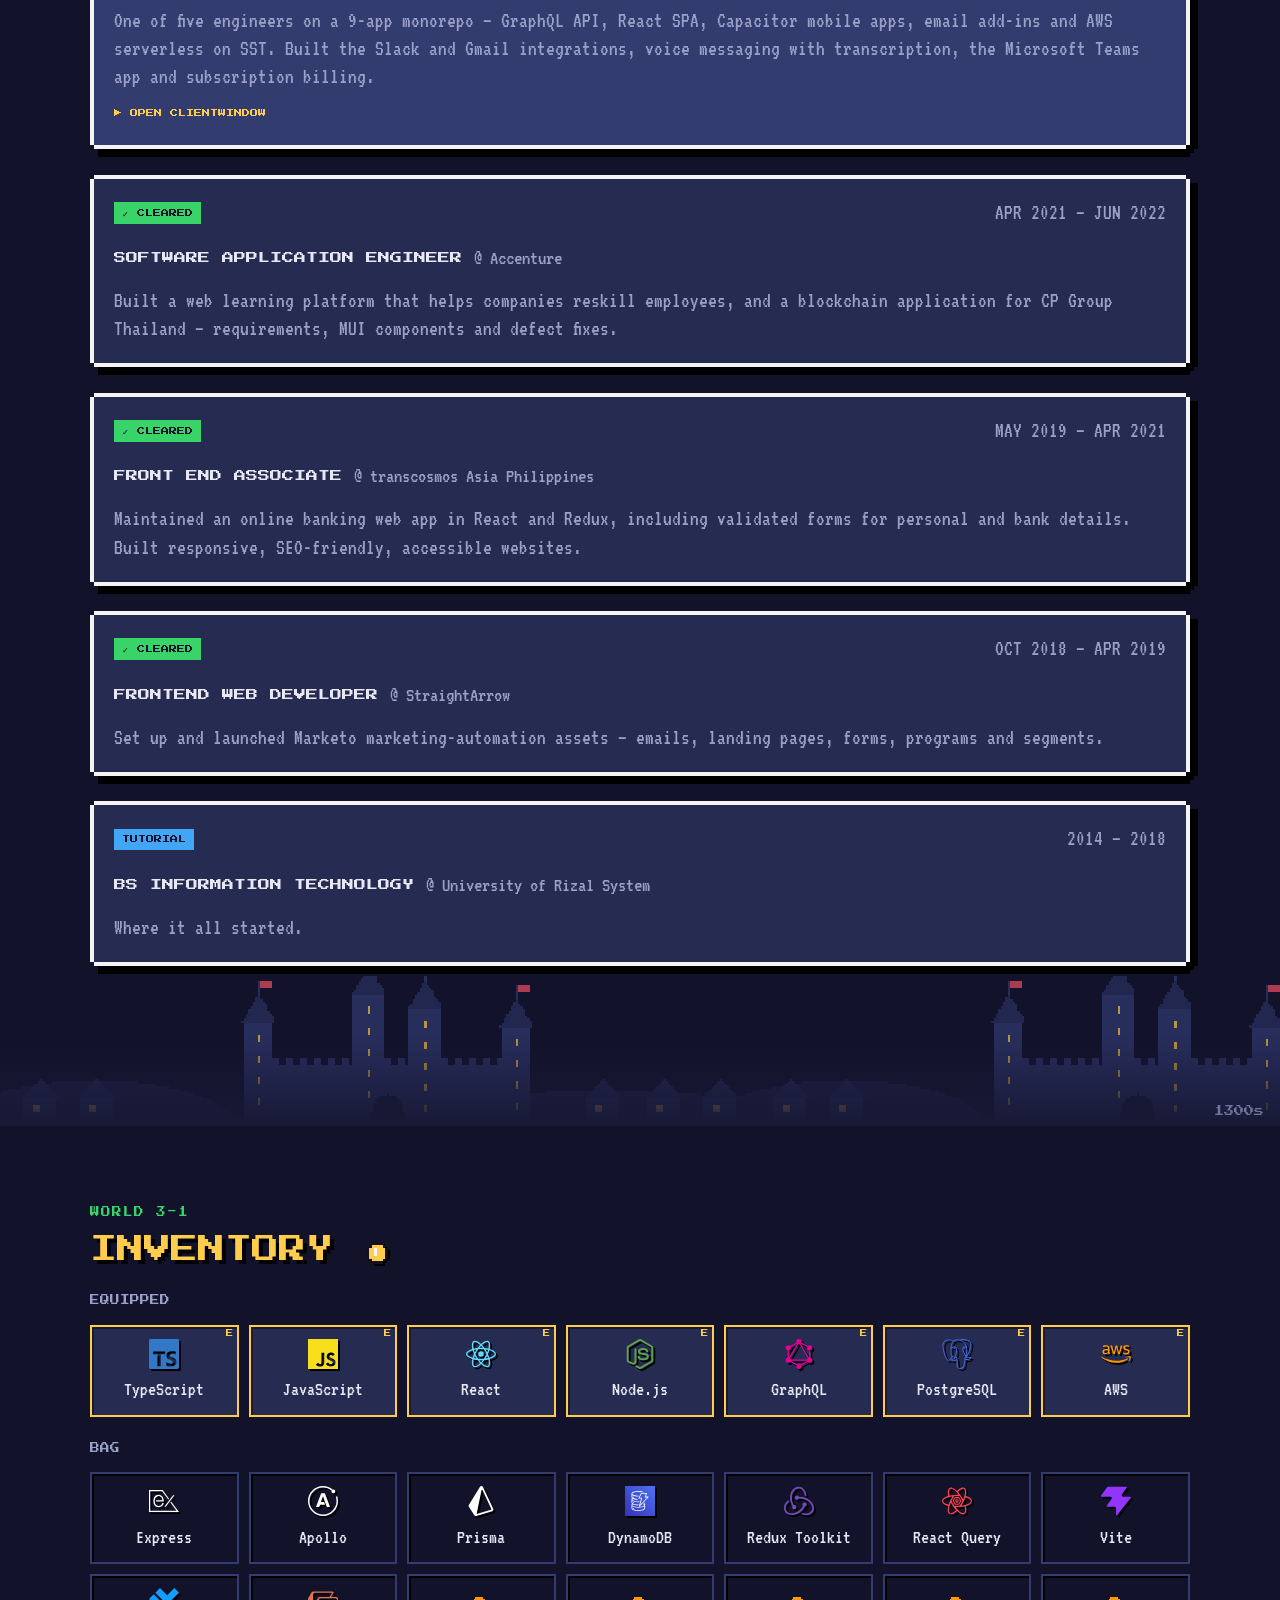
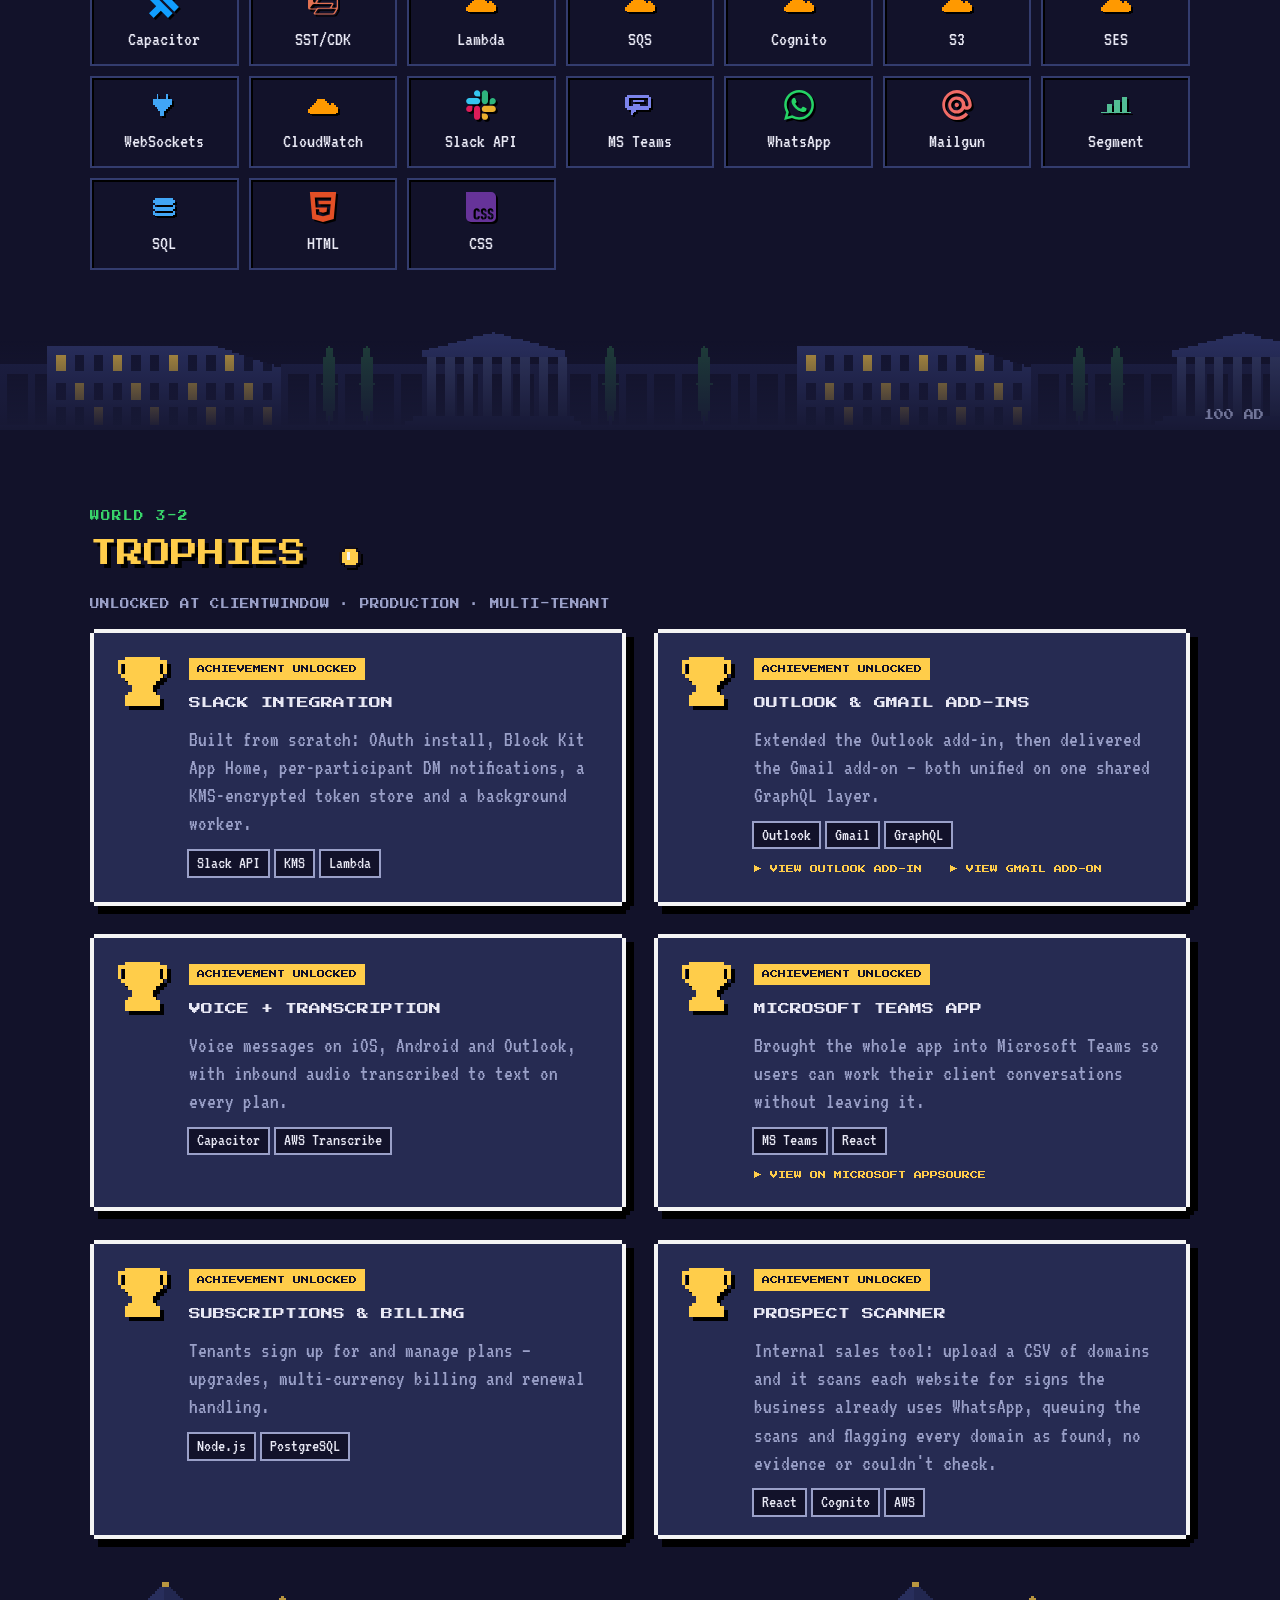
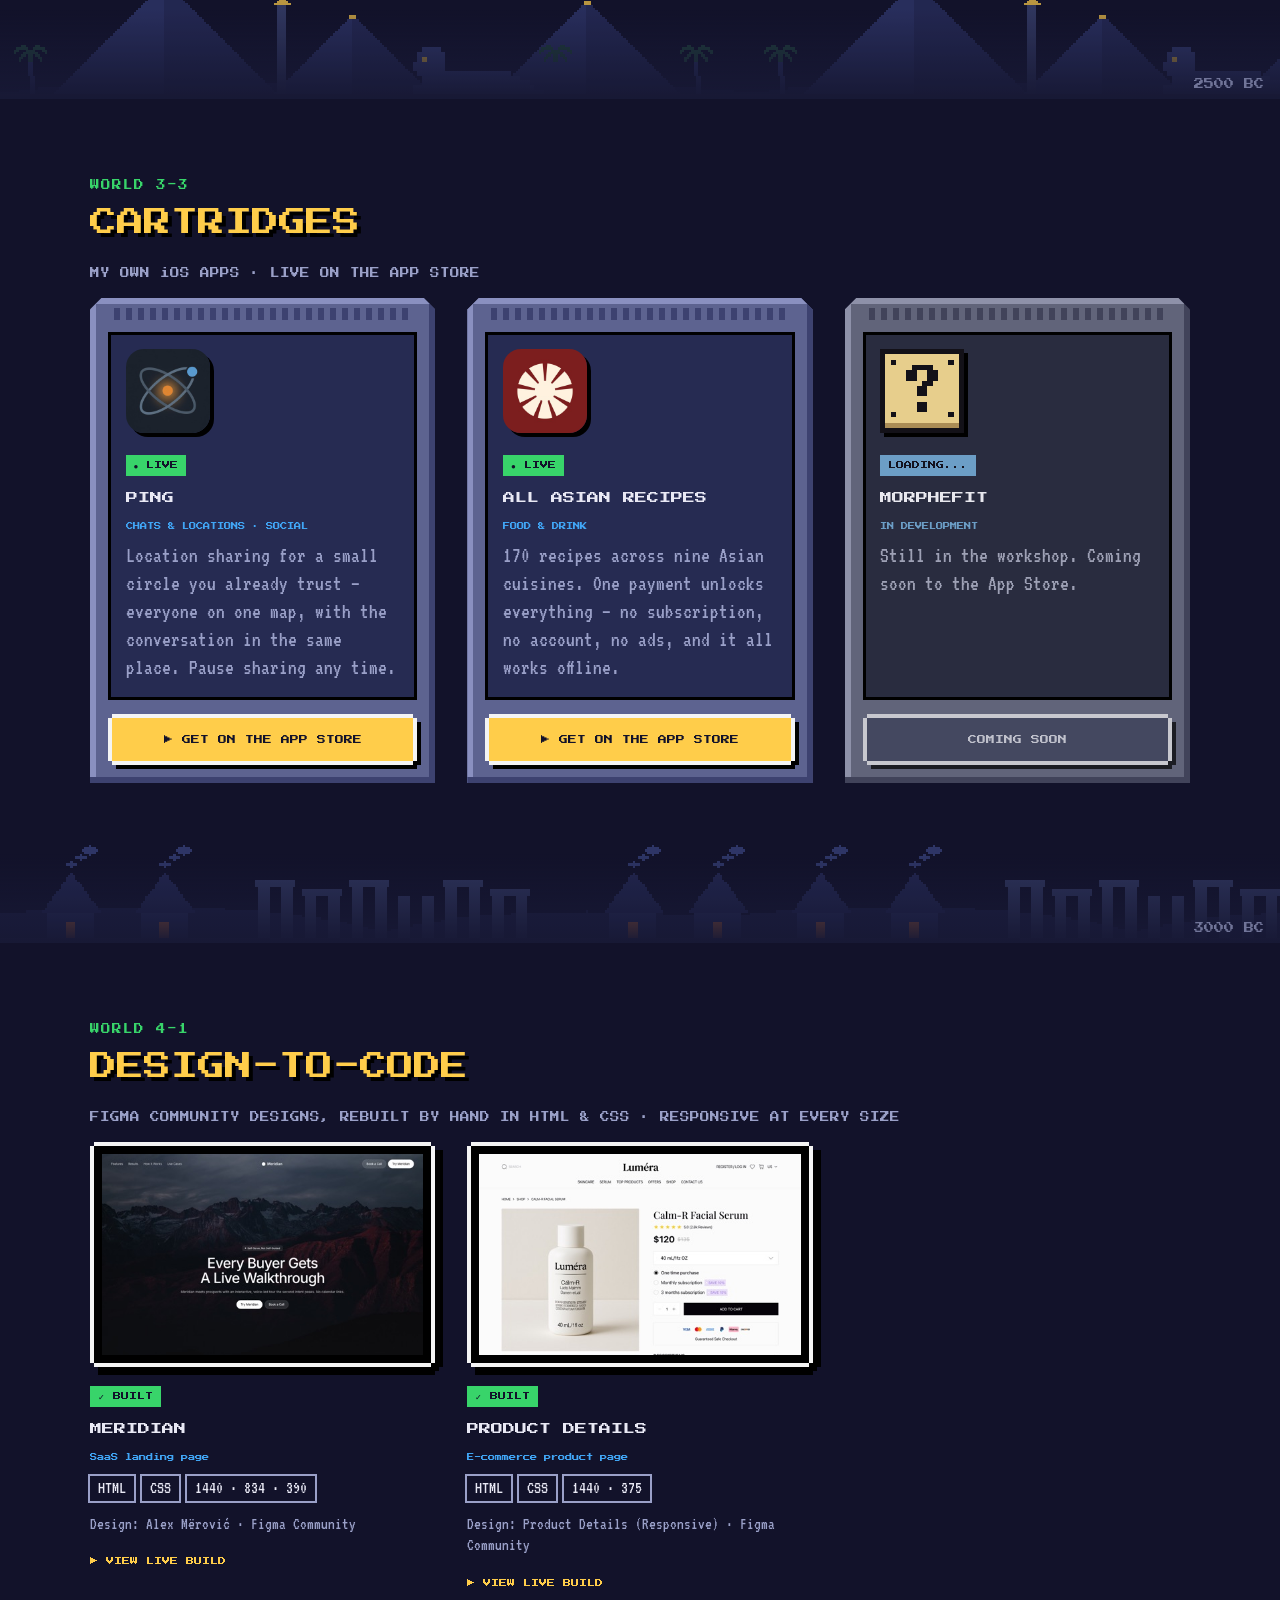
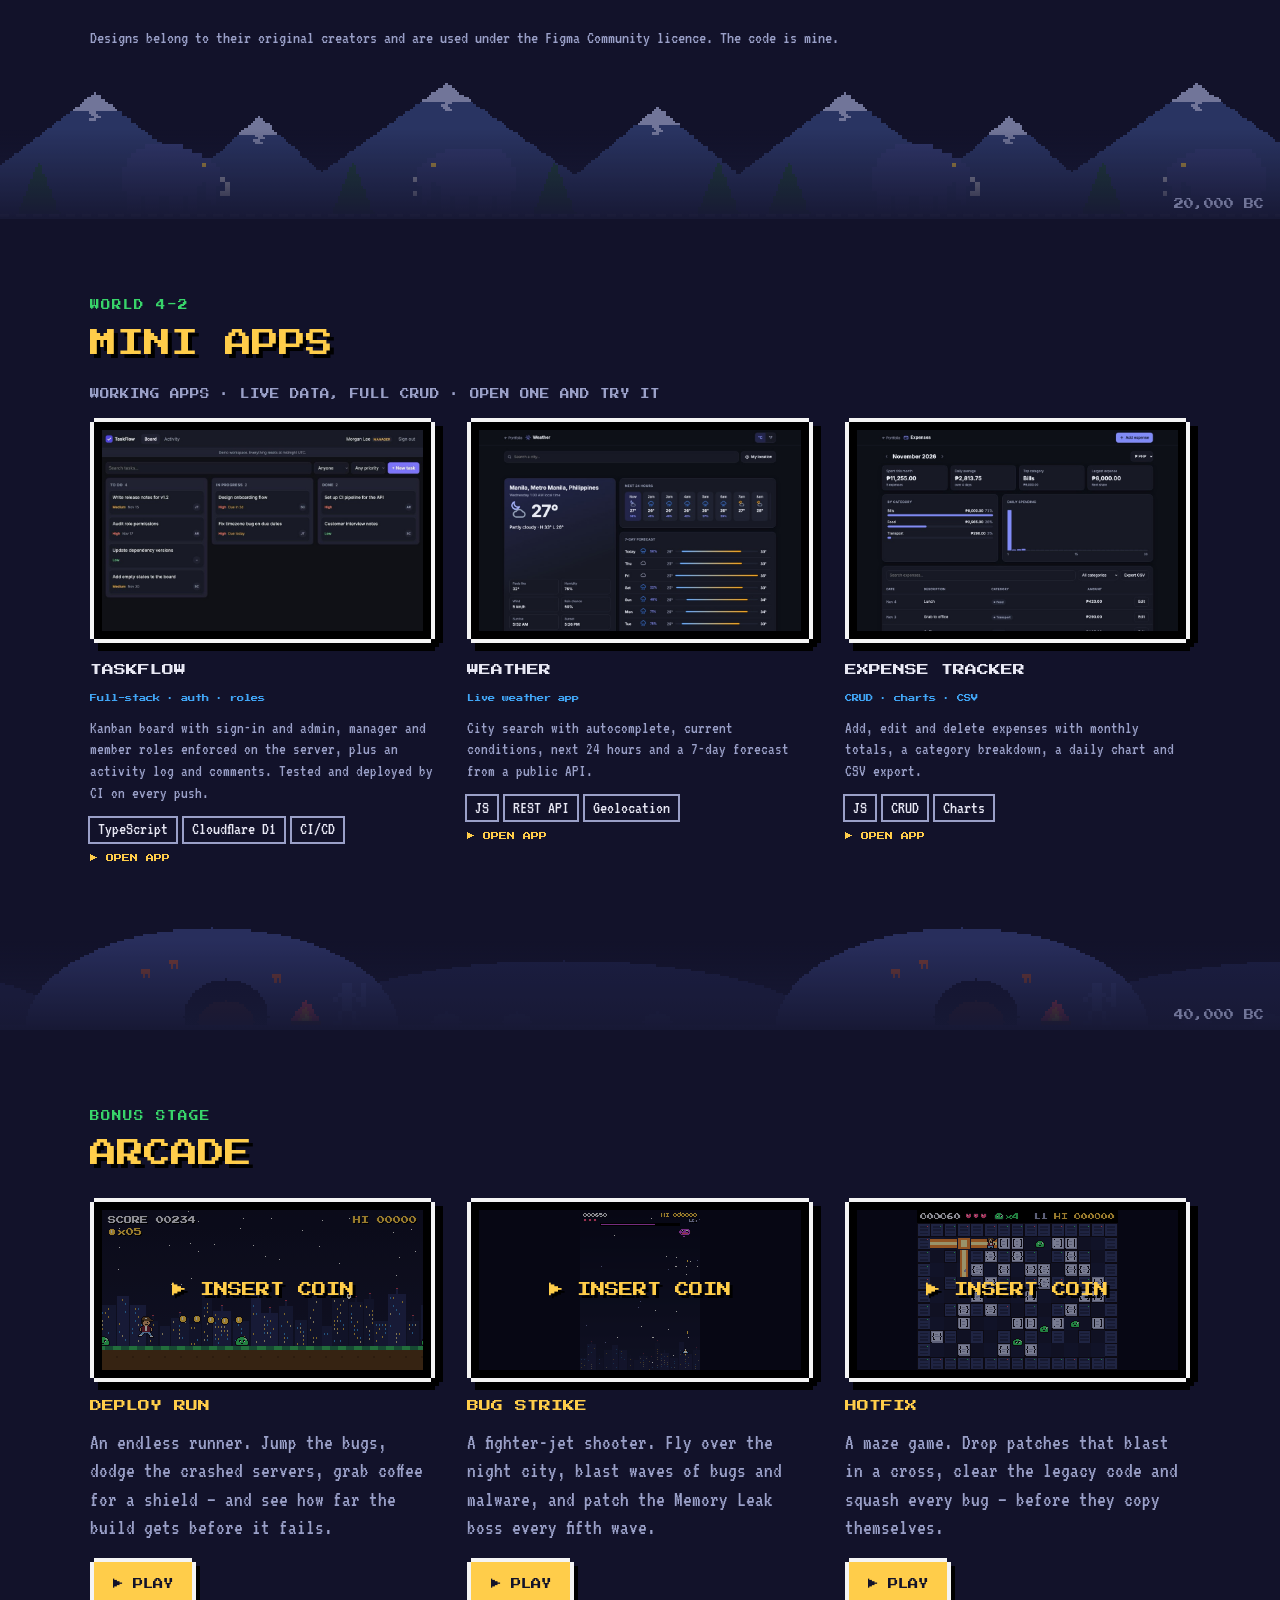
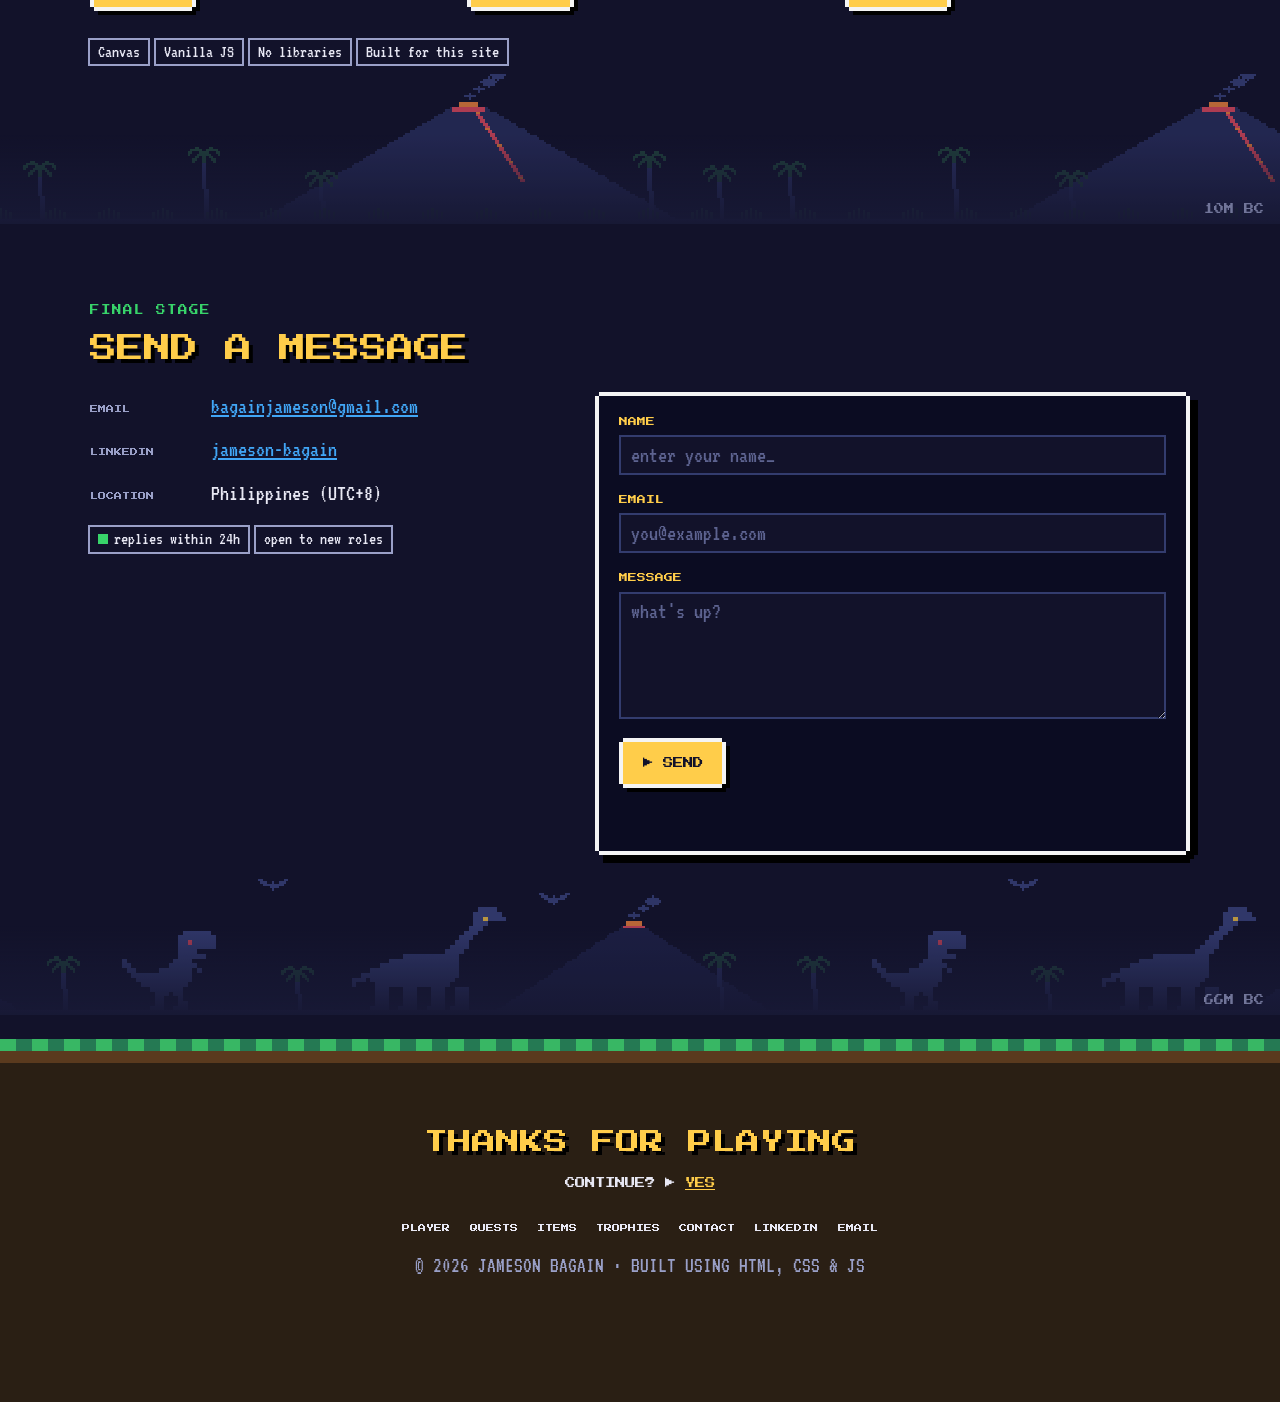
==== commit 48fe243c: "Remove Bug Tracker mini app, superseded by TaskFlow" ====
--- a/index.html
+++ b/index.html
@@ -503,16 +503,6 @@
             <a class="trophy-link build-link" href="mini/weather/index.html" data-umami-event="mini-open" data-umami-event-app="weather">▶ OPEN APP</a>
           </article>
           <article class="build">
-            <a class="build-shot px-box" href="mini/bugs/index.html" data-umami-event="mini-open" data-umami-event-app="bugs">
-              <img src="assets/mini/bugs.jpg" alt="Bug Tracker app preview" loading="lazy" />
-            </a>
-            <h3>BUG TRACKER</h3>
-            <p class="build-kind">CRUD · board + list</p>
-            <p class="build-credit">Create, edit and delete bugs. Drag cards across a board, or filter, search and sort them in a list.</p>
-            <div class="chips"><span class="chip">JS</span><span class="chip">CRUD</span><span class="chip">Drag &amp; drop</span></div>
-            <a class="trophy-link build-link" href="mini/bugs/index.html" data-umami-event="mini-open" data-umami-event-app="bugs">▶ OPEN APP</a>
-          </article>
-          <article class="build">
             <a class="build-shot px-box" href="mini/expenses/index.html" data-umami-event="mini-open" data-umami-event-app="expenses">
               <img src="assets/mini/expenses.jpg" alt="Expense Tracker app preview" loading="lazy" />
             </a>
